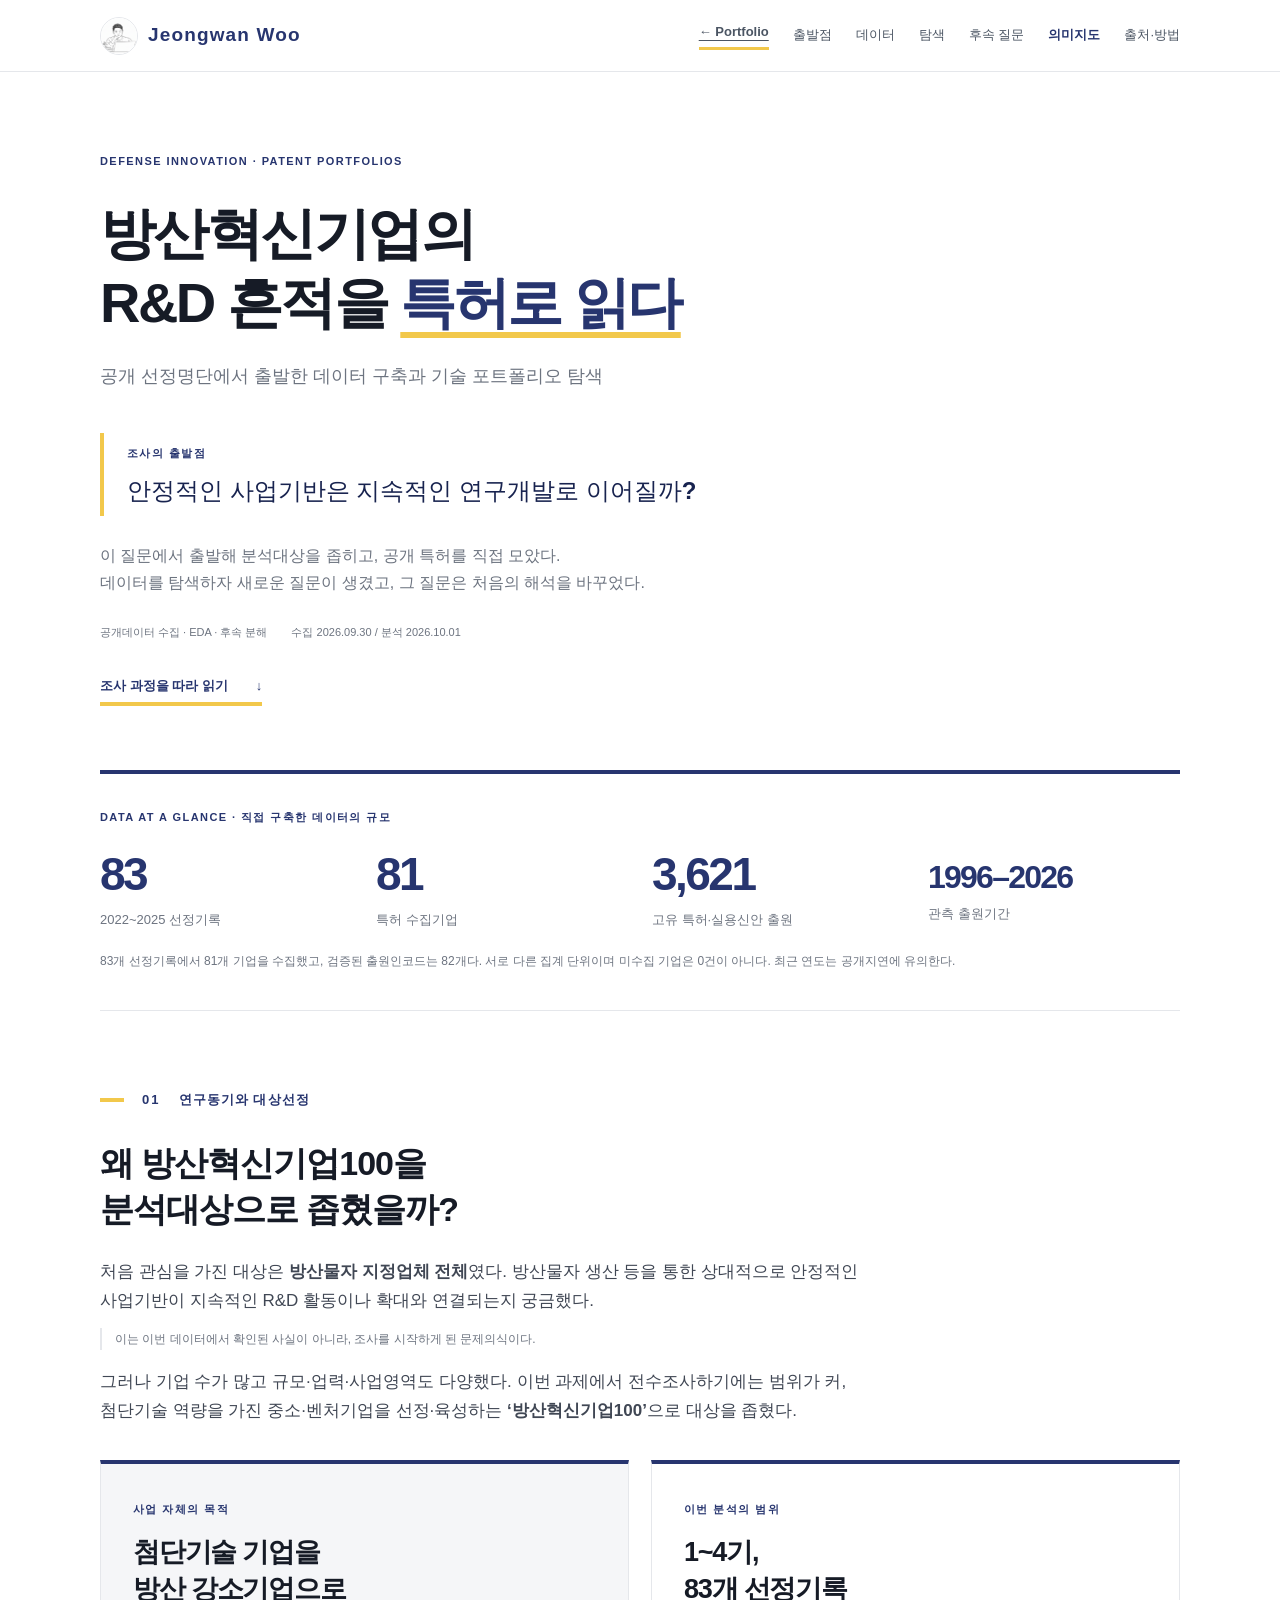
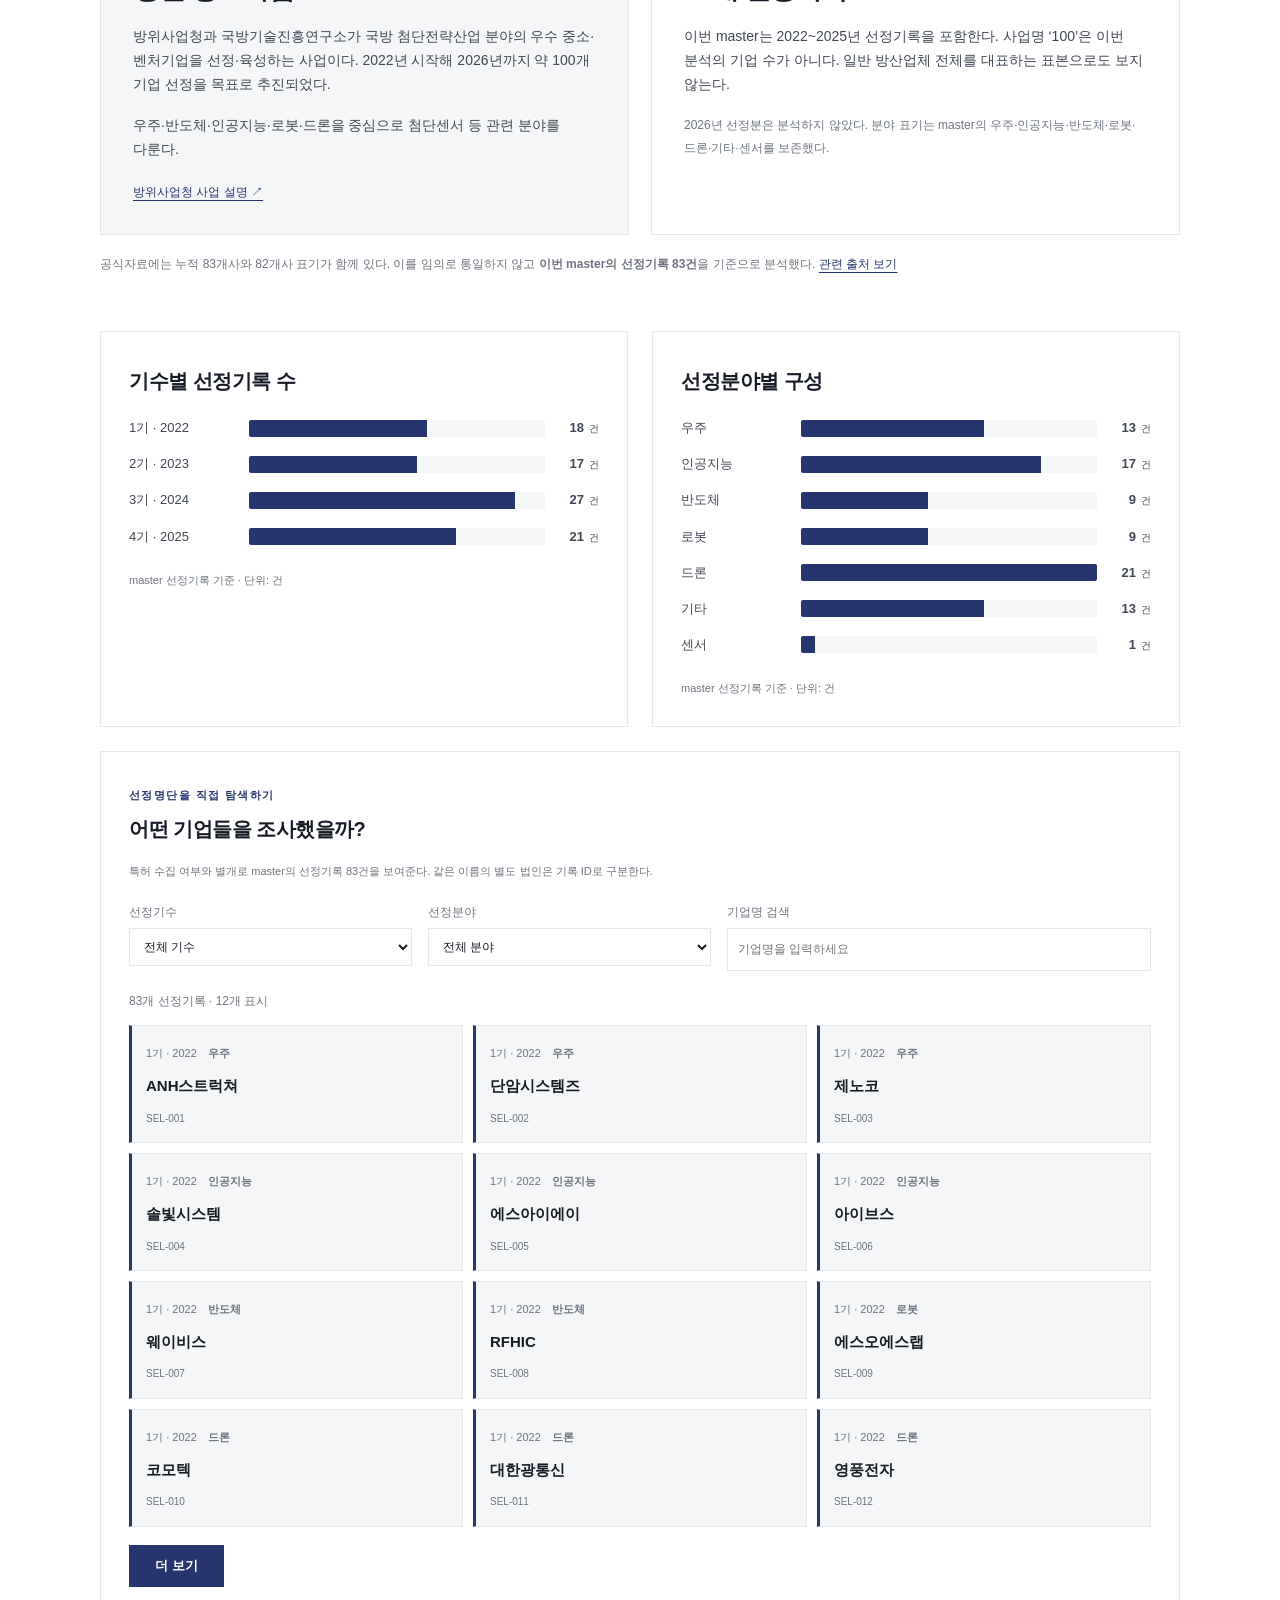
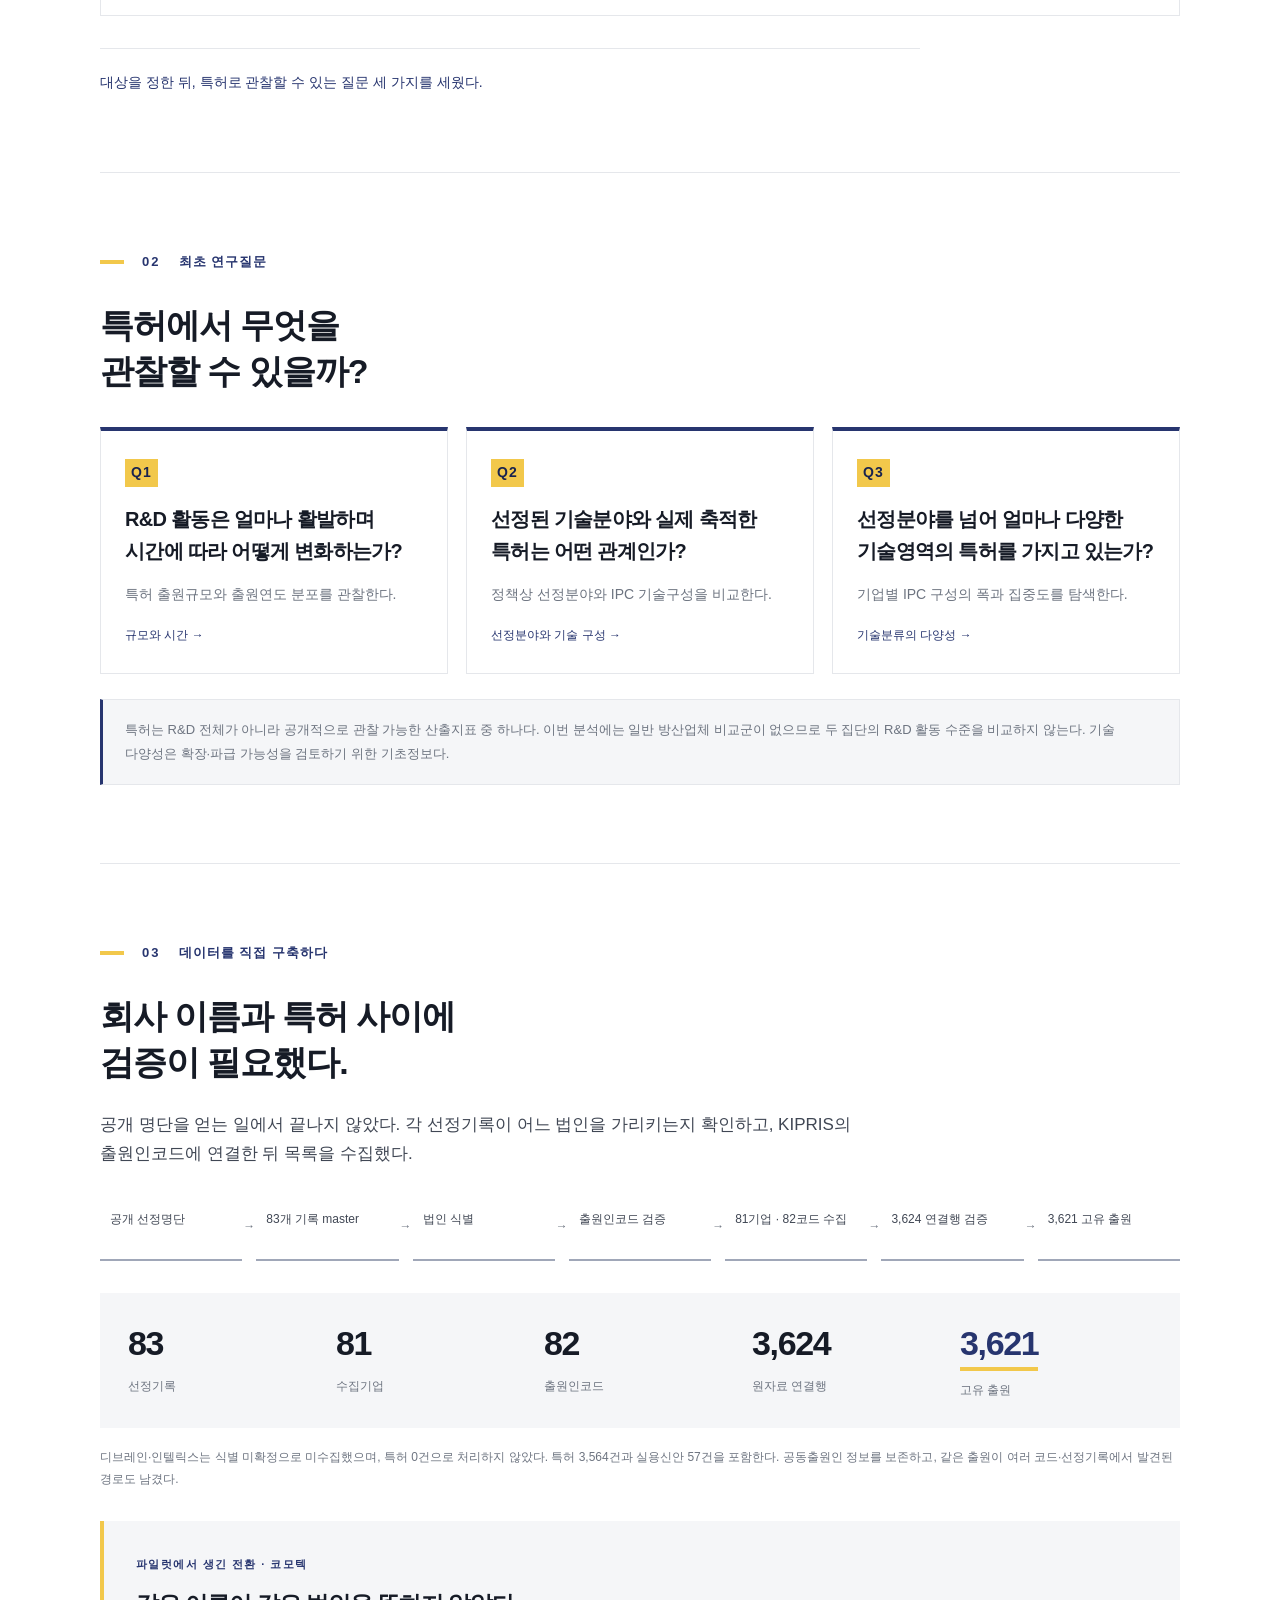
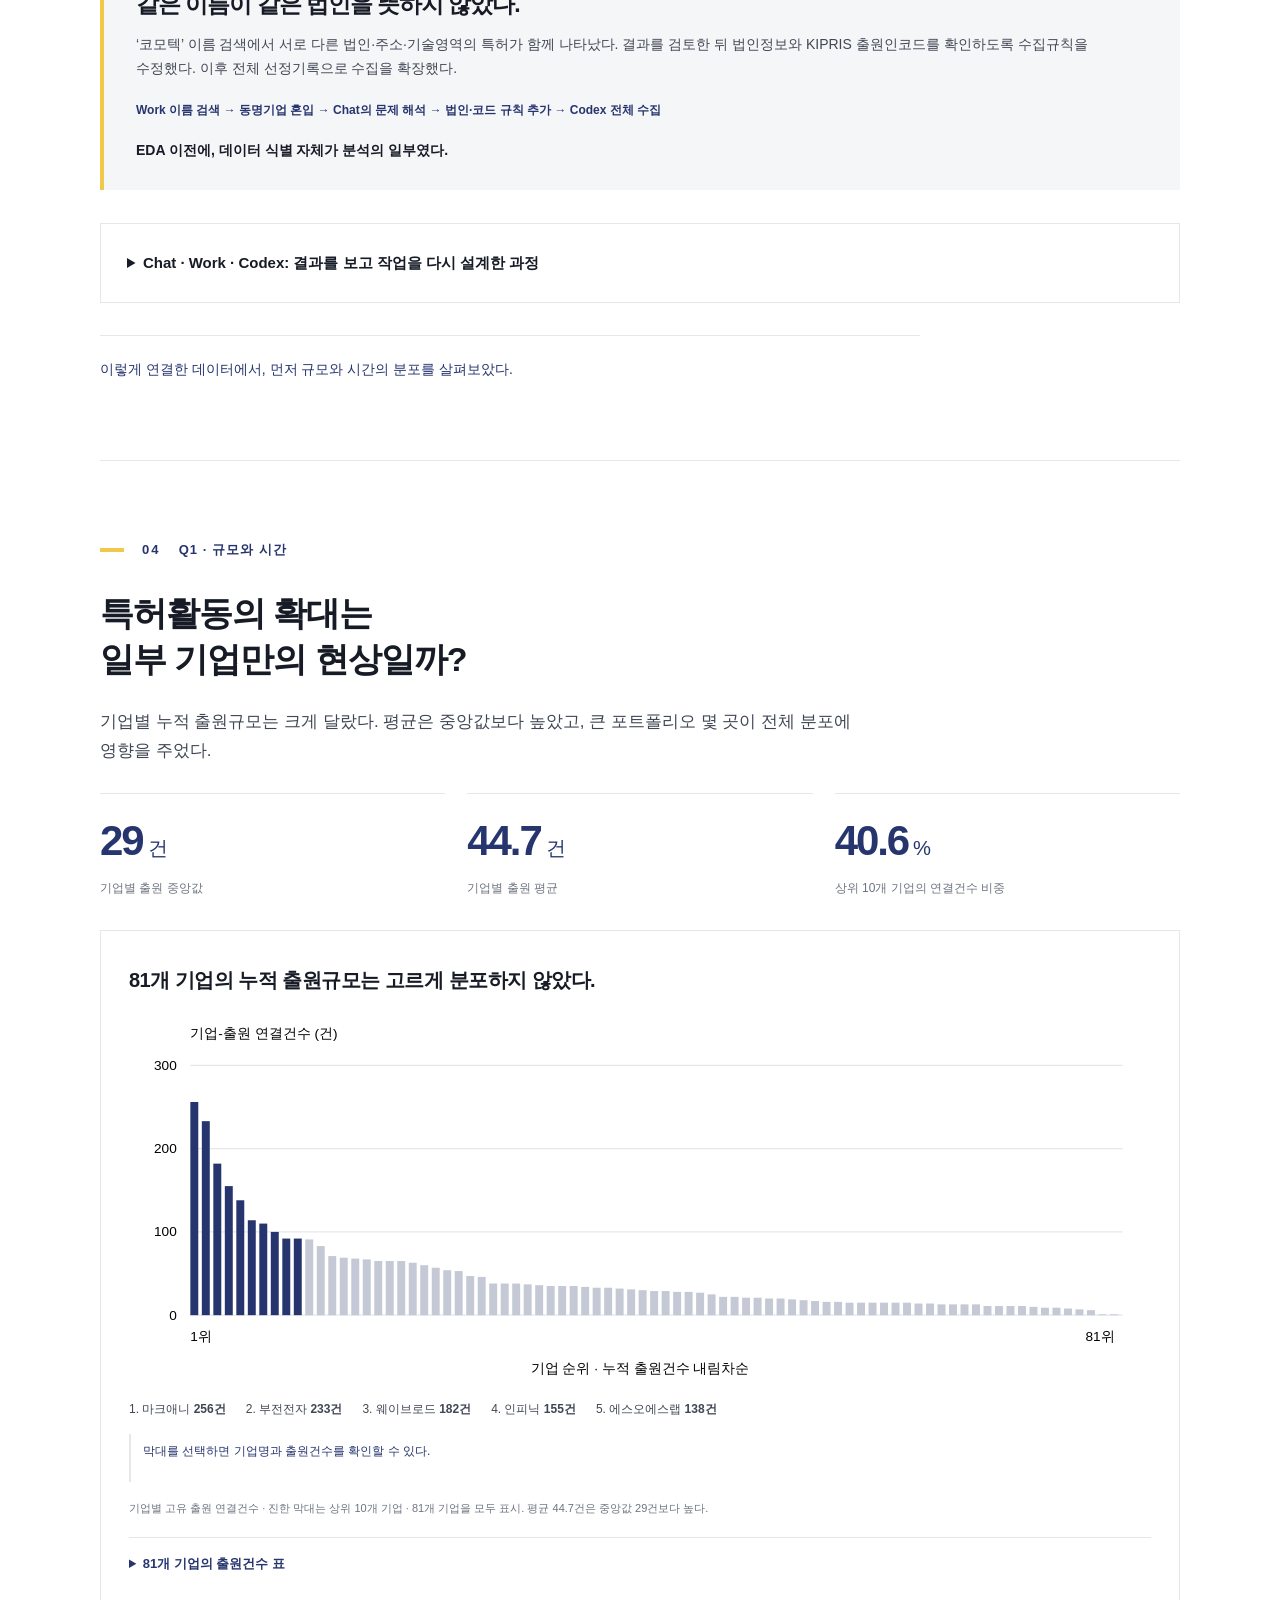
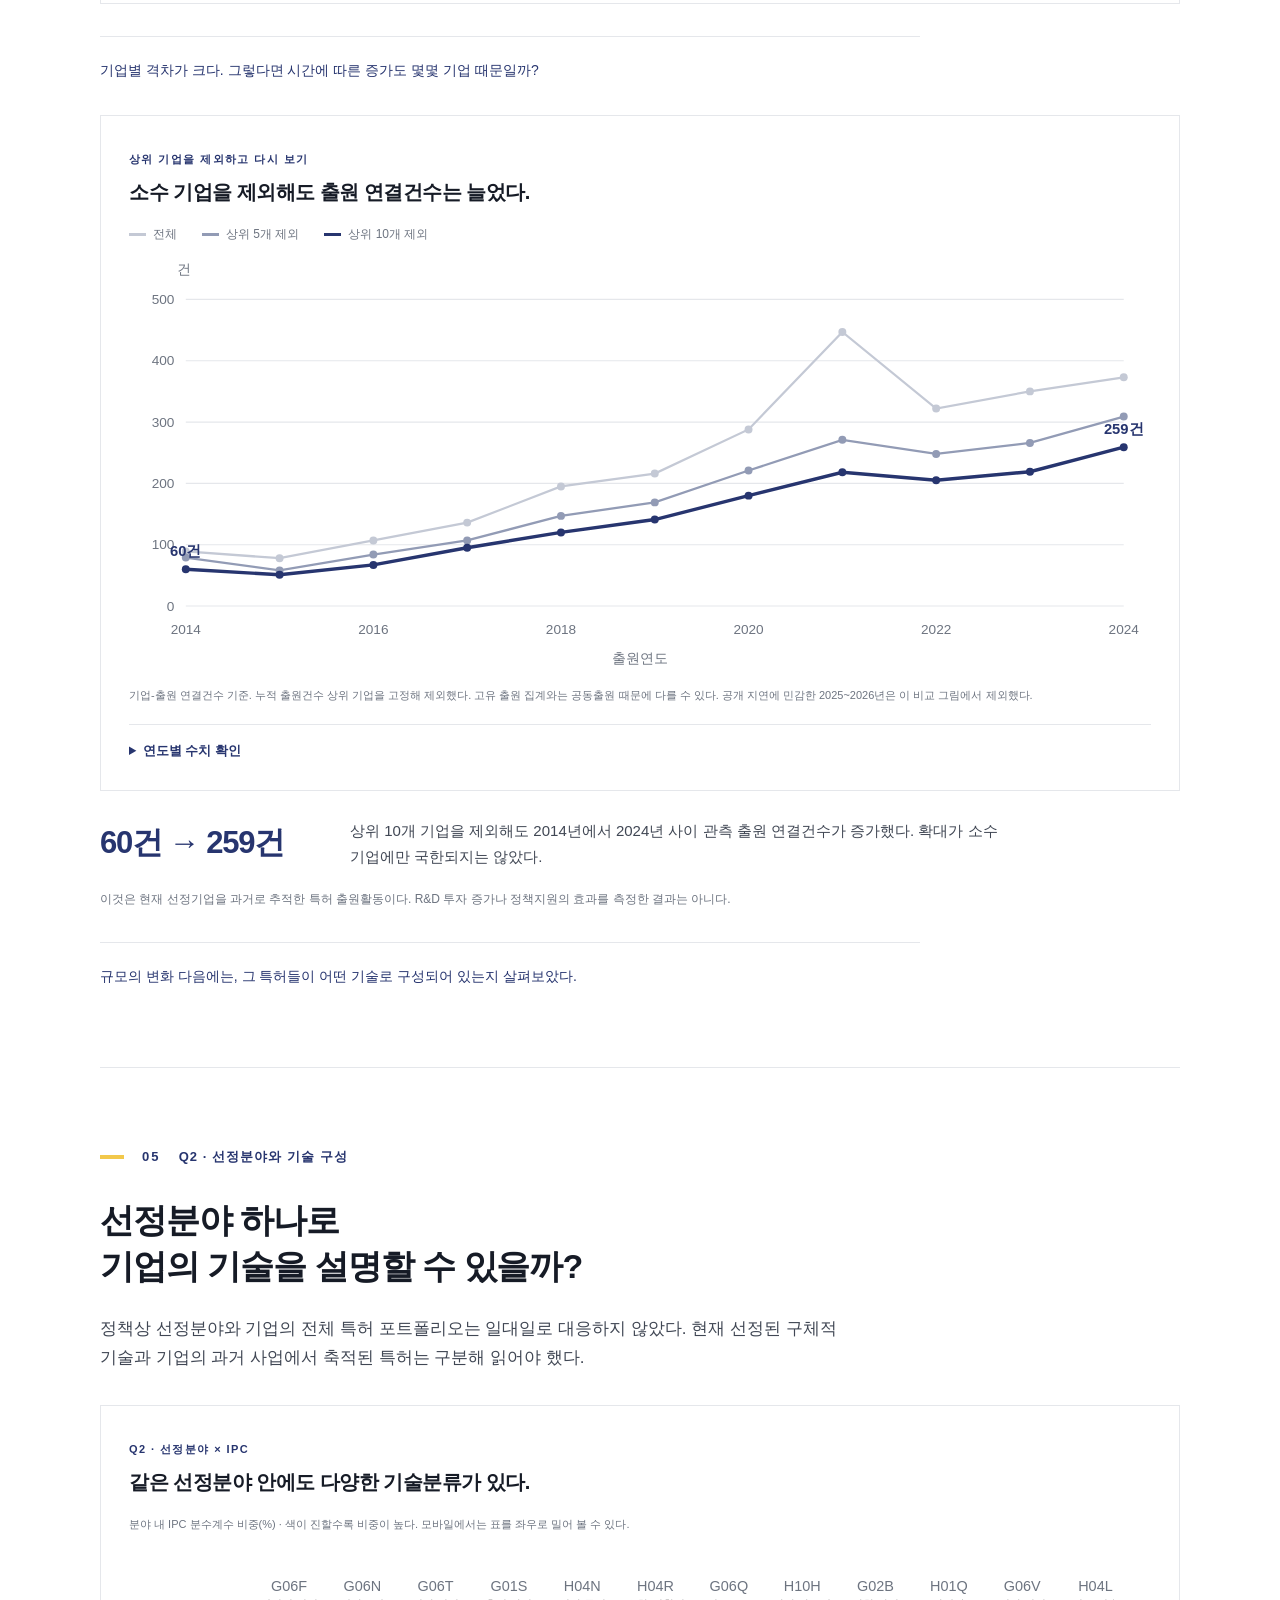
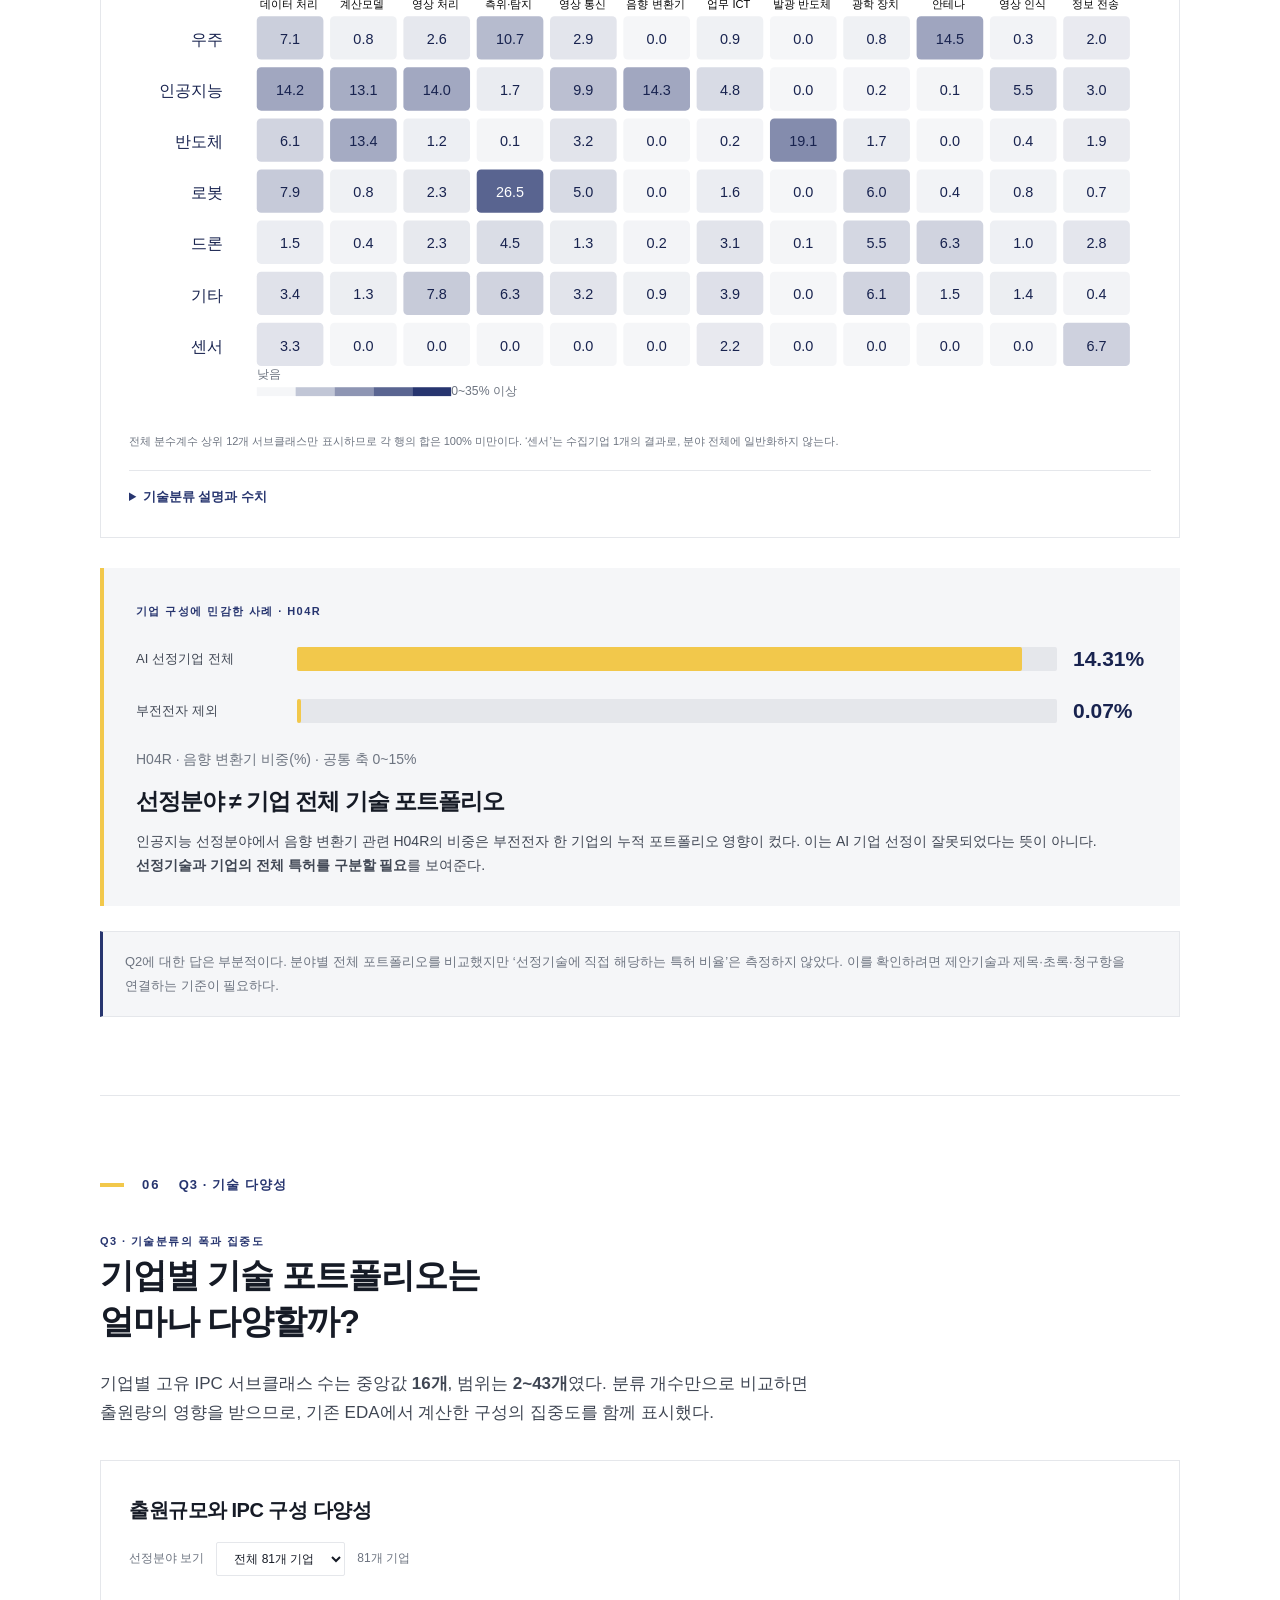
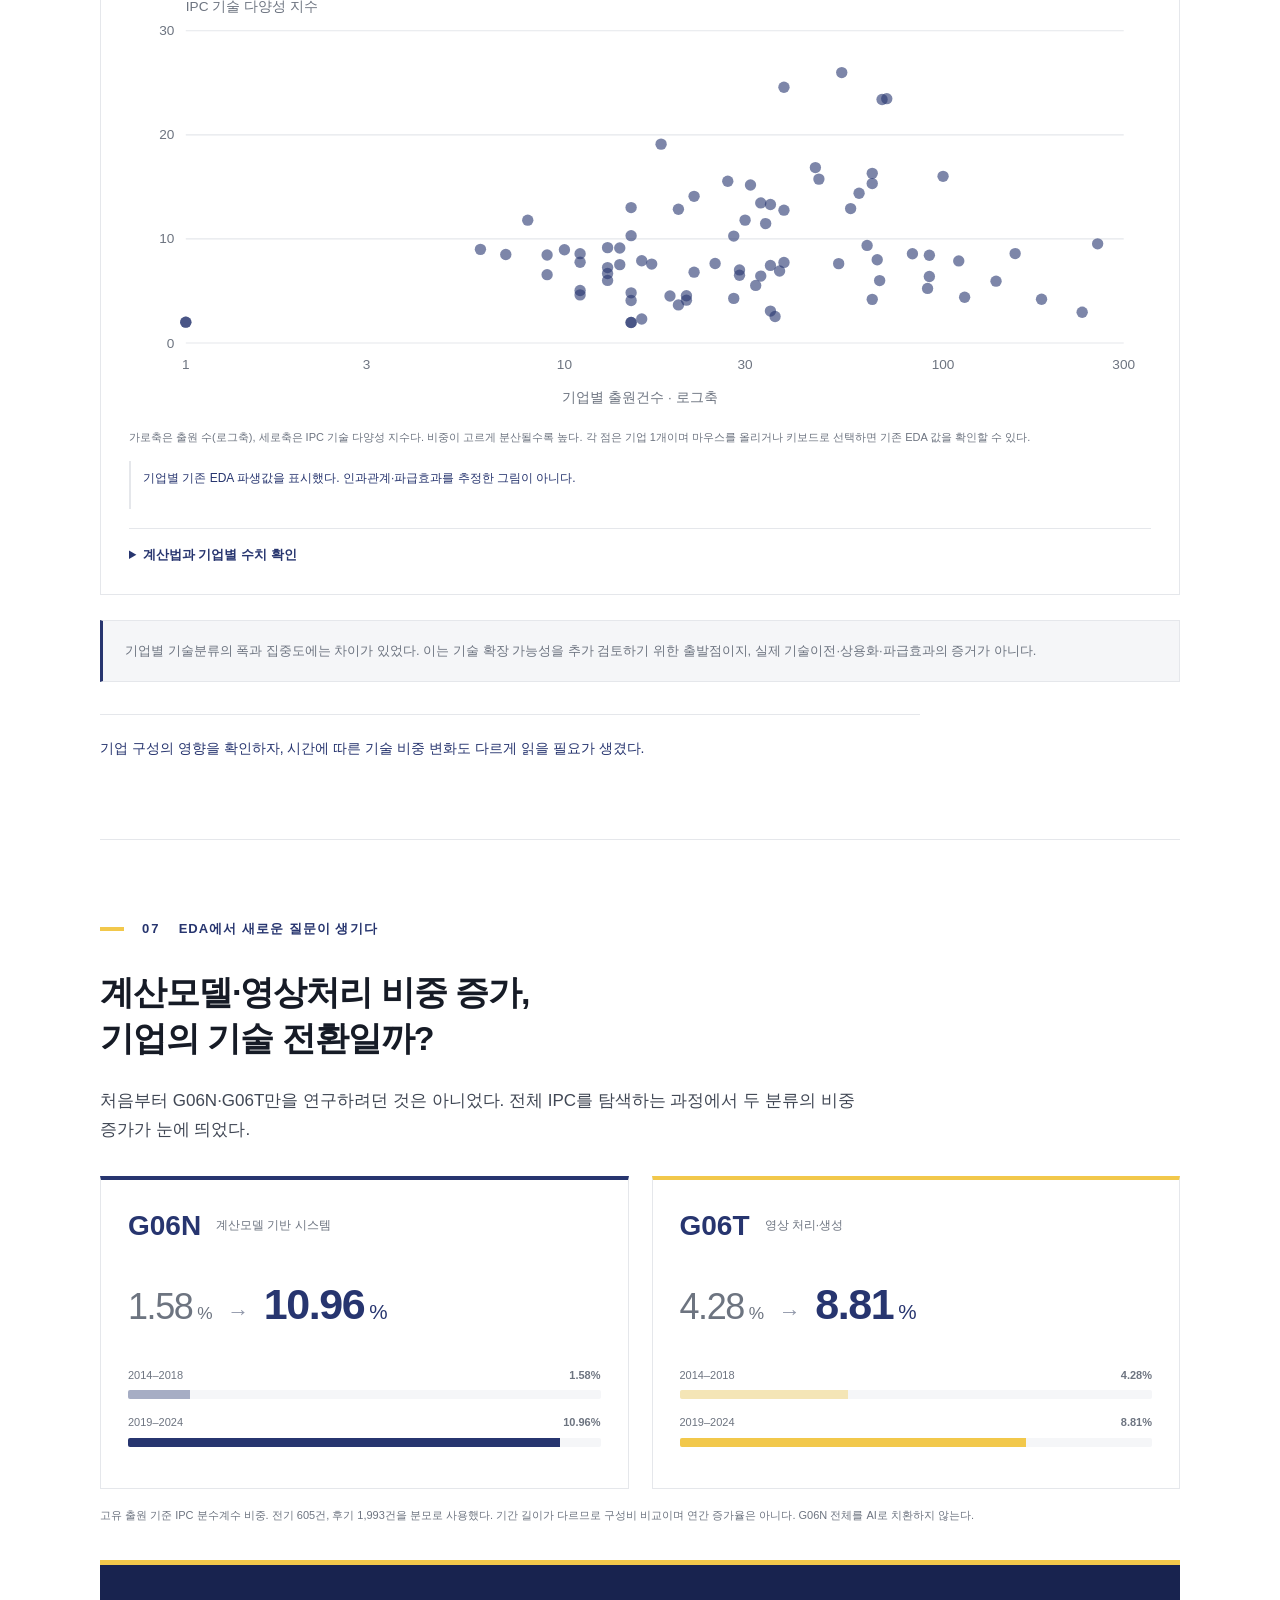
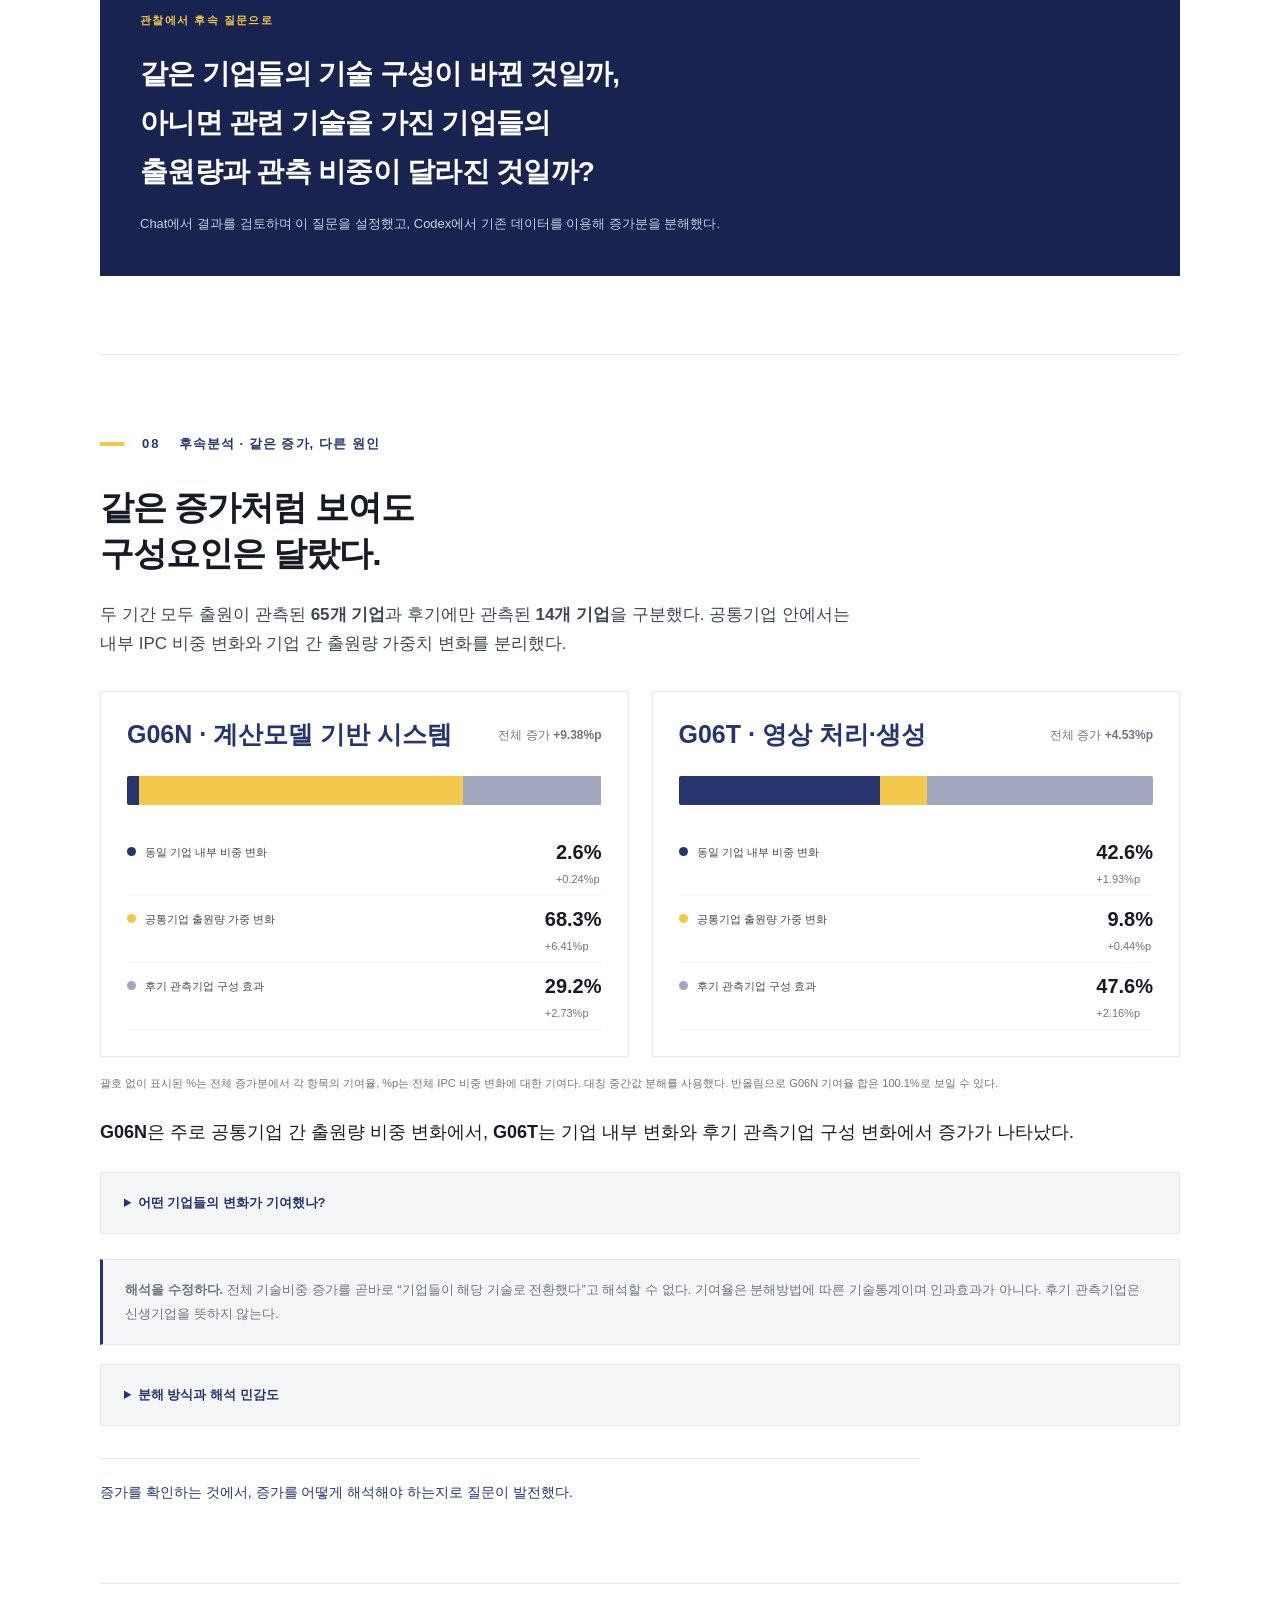
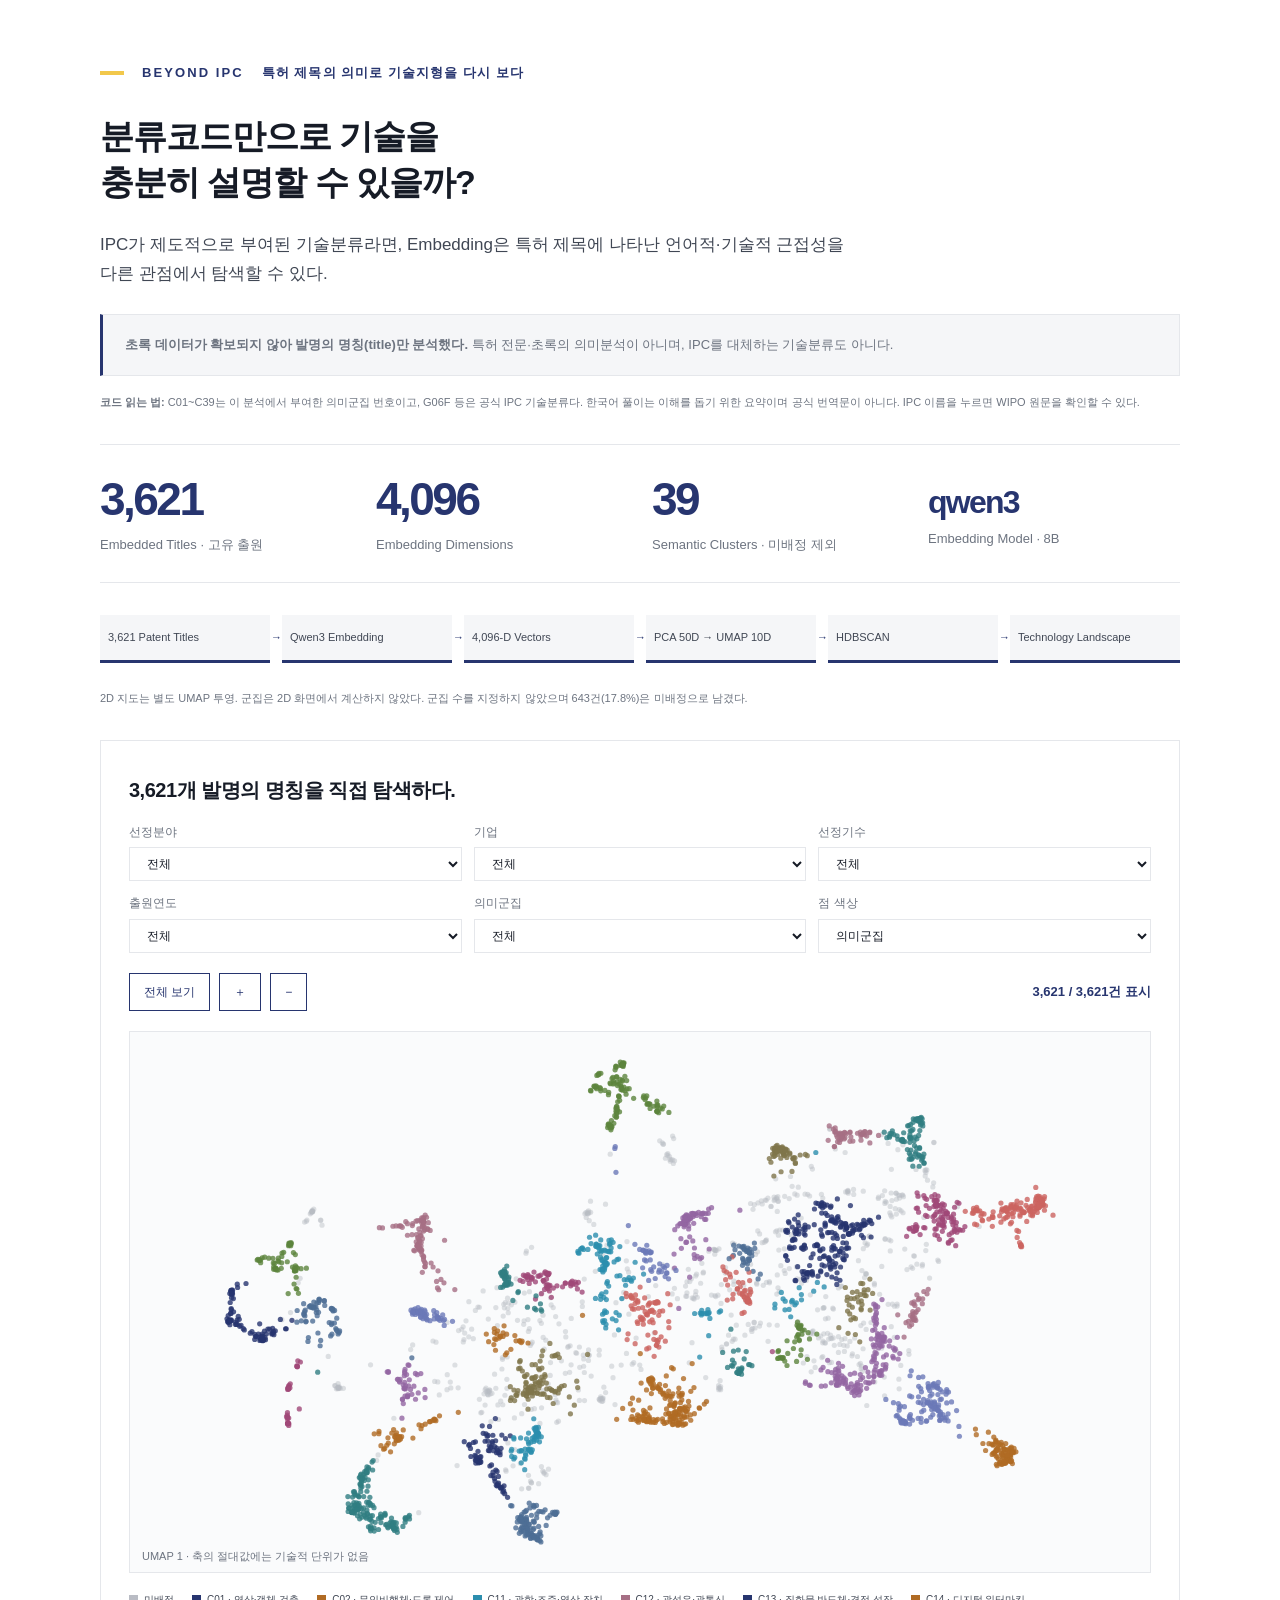
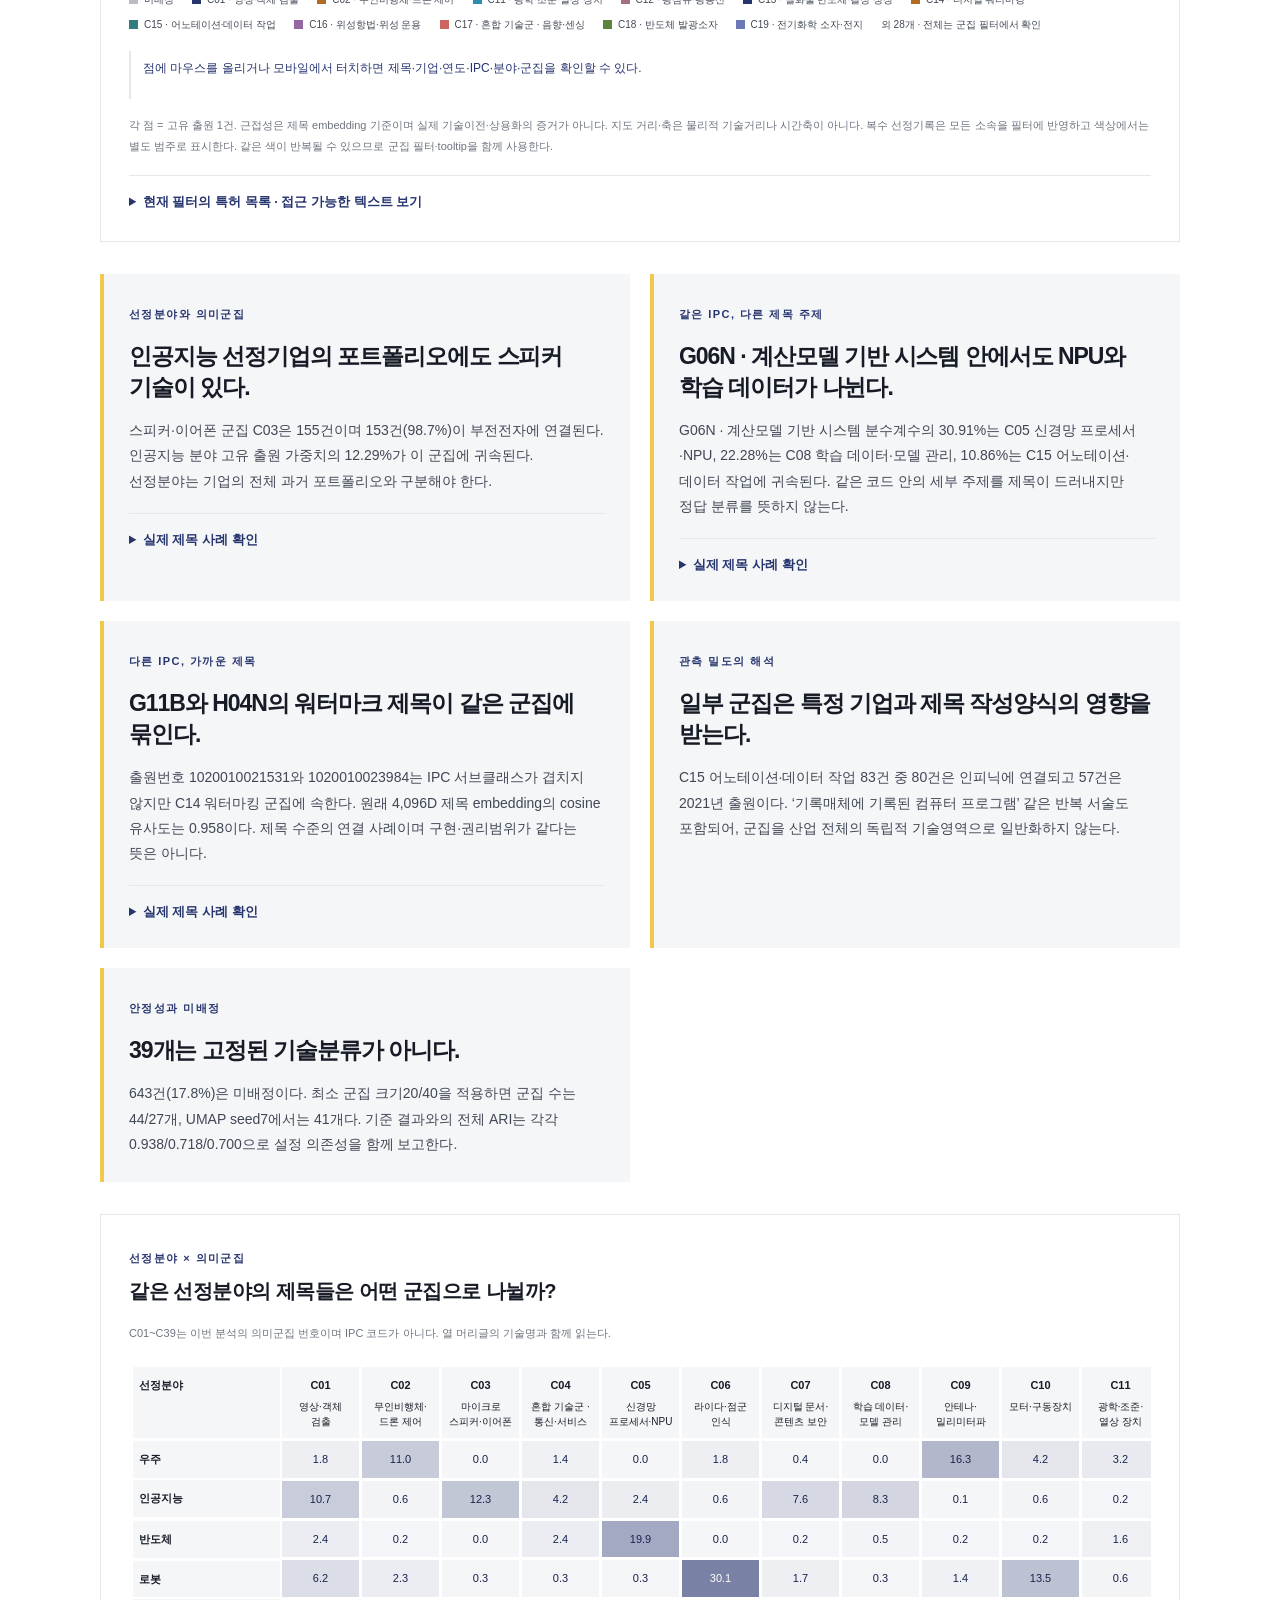
==== assignment2/index.html @ 0c270790 "Add files via upload" ====
<!doctype html>
<html lang="ko">
<head><meta charset="utf-8"><meta name="viewport" content="width=device-width, initial-scale=1"><meta name="description" content="방산혁신기업100 선정기업의 공개 특허데이터를 직접 구축하고 EDA와 기술 구성 변화 분해로 질문을 발전시킨 데이터 스토리."><title>방산혁신기업의 R&amp;D 흔적을 특허로 읽다</title><link rel="stylesheet" href="assets/styles.css"><script src="assets/app.js" defer></script><script src="assets/semantic-data.js" defer></script><script src="assets/semantic-map.js" defer></script></head>
<body><a class="skip" href="#main">본문으로 건너뛰기</a>
<header class="site-head"><div class="nav-wrap"><a class="brand brand-profile" href="../index.html#about"><img src="assets/jeongwan-profile.png" alt="우정완 프로필 일러스트"><b>Jeongwan Woo</b></a><div class="menu"><a class="portfolio-link" href="../index.html">← Portfolio</a><nav class="sectionnav" aria-label="주요 구간"><a href="#origin">출발점</a><a href="#data">데이터</a><a href="#q1">탐색</a><a href="#followup">후속 질문</a><a href="#semantic">의미지도</a><a href="#methods">출처·방법</a></nav></div></div></header>
<main id="main">
<div class="hero wrap" id="top"><p class="eyebrow">DEFENSE INNOVATION · PATENT PORTFOLIOS</p><h1>방산혁신기업의<br>R&amp;D 흔적을 <span>특허로 읽다</span></h1><p class="subtitle">공개 선정명단에서 출발한 데이터 구축과 기술 포트폴리오 탐색</p><div class="hero-question"><span class="small-label">조사의 출발점</span><p>안정적인 사업기반은<br class="mobile-only"> 지속적인 연구개발로 이어질까?</p></div><p class="hero-intro">이 질문에서 출발해 분석대상을 좁히고, 공개 특허를 직접 모았다.<br class="desktop-only"> 데이터를 탐색하자 새로운 질문이 생겼고, 그 질문은 처음의 해석을 바꾸었다.</p><div class="meta"><span>공개데이터 수집 · EDA · 후속 분해</span><span>수집 2026.09.30 / 분석 2026.10.01</span></div><a class="reading-link" href="#origin">조사 과정을 따라 읽기 <span aria-hidden="true">↓</span></a></div>

<section class="wrap glance" aria-label="Data at a glance"><span class="small-label">DATA AT A GLANCE · 직접 구축한 데이터의 규모</span><div class="glance-grid"><div><strong>83</strong><span>2022~2025 선정기록</span></div><div><strong>81</strong><span>특허 수집기업</span></div><div><strong>3,621</strong><span>고유 특허·실용신안 출원</span></div><div><strong>1996–2026</strong><span>관측 출원기간</span></div></div><p class="note">83개 선정기록에서 81개 기업을 수집했고, 검증된 출원인코드는 82개다. 서로 다른 집계 단위이며 미수집 기업은 0건이 아니다. 최근 연도는 공개지연에 유의한다.</p></section><section class="chapter wrap" id="origin"><div class="chapter-index">01 <span>연구동기와 대상선정</span></div><h2>왜 방산혁신기업100을<br>분석대상으로 좁혔을까?</h2><div class="prose"><p>처음 관심을 가진 대상은 <strong>방산물자 지정업체 전체</strong>였다. 방산물자 생산 등을 통한 상대적으로 안정적인 사업기반이 지속적인 R&amp;D 활동이나 확대와 연결되는지 궁금했다.</p><p class="note inline">이는 이번 데이터에서 확인된 사실이 아니라, 조사를 시작하게 된 문제의식이다.</p><p>그러나 기업 수가 많고 규모·업력·사업영역도 다양했다. 이번 과제에서 전수조사하기에는 범위가 커, 첨단기술 역량을 가진 중소·벤처기업을 선정·육성하는 <strong>‘방산혁신기업100’</strong>으로 대상을 좁혔다.</p></div>
<div class="scope-grid"><article class="scope-card policy"><span class="small-label">사업 자체의 목적</span><h3>첨단기술 기업을<br>방산 강소기업으로</h3><p>방위사업청과 국방기술진흥연구소가 국방 첨단전략산업 분야의 우수 중소·벤처기업을 선정·육성하는 사업이다. 2022년 시작해 2026년까지 약 100개 기업 선정을 목표로 추진되었다.</p><p>우주·반도체·인공지능·로봇·드론을 중심으로 첨단센서 등 관련 분야를 다룬다.</p><a class="source-ref" href="#source-policy">방위사업청 사업 설명 ↗</a></article><article class="scope-card study"><span class="small-label">이번 분석의 범위</span><h3>1~4기,<br>83개 선정기록</h3><p>이번 master는 2022~2025년 선정기록을 포함한다. 사업명 ‘100’은 이번 분석의 기업 수가 아니다. 일반 방산업체 전체를 대표하는 표본으로도 보지 않는다.</p><p class="note">2026년 선정분은 분석하지 않았다. 분야 표기는 master의 우주·인공지능·반도체·로봇·드론·기타·센서를 보존했다.</p></article></div><p class="note">공식자료에는 누적 83개사와 82개사 표기가 함께 있다. 이를 임의로 통일하지 않고 <strong>이번 master의 선정기록 83건</strong>을 기준으로 분석했다. <a href="#source-counts">관련 출처 보기</a></p><div class="scope-charts"><figure class="figure mini-chart"><figcaption><h3>기수별 선정기록 수</h3></figcaption><div class="horizontal-bars"><div class="hbar-row"><span>1기 · 2022</span><div class="hbar-track"><i style="width:60.0000%"></i></div><b>18<small>건</small></b></div><div class="hbar-row"><span>2기 · 2023</span><div class="hbar-track"><i style="width:56.6667%"></i></div><b>17<small>건</small></b></div><div class="hbar-row"><span>3기 · 2024</span><div class="hbar-track"><i style="width:90.0000%"></i></div><b>27<small>건</small></b></div><div class="hbar-row"><span>4기 · 2025</span><div class="hbar-track"><i style="width:70.0000%"></i></div><b>21<small>건</small></b></div></div><p class="chart-note">master 선정기록 기준 · 단위: 건</p></figure><figure class="figure mini-chart"><figcaption><h3>선정분야별 구성</h3></figcaption><div class="horizontal-bars"><div class="hbar-row"><span>우주</span><div class="hbar-track"><i style="width:61.9048%"></i></div><b>13<small>건</small></b></div><div class="hbar-row"><span>인공지능</span><div class="hbar-track"><i style="width:80.9524%"></i></div><b>17<small>건</small></b></div><div class="hbar-row"><span>반도체</span><div class="hbar-track"><i style="width:42.8571%"></i></div><b>9<small>건</small></b></div><div class="hbar-row"><span>로봇</span><div class="hbar-track"><i style="width:42.8571%"></i></div><b>9<small>건</small></b></div><div class="hbar-row"><span>드론</span><div class="hbar-track"><i style="width:100.0000%"></i></div><b>21<small>건</small></b></div><div class="hbar-row"><span>기타</span><div class="hbar-track"><i style="width:61.9048%"></i></div><b>13<small>건</small></b></div><div class="hbar-row"><span>센서</span><div class="hbar-track"><i style="width:4.7619%"></i></div><b>1<small>건</small></b></div></div><p class="chart-note">master 선정기록 기준 · 단위: 건</p></figure></div><div class="figure explorer" id="company-explorer"><span class="small-label">선정명단을 직접 탐색하기</span><h3>어떤 기업들을 조사했을까?</h3><p class="chart-note">특허 수집 여부와 별개로 master의 선정기록 83건을 보여준다. 같은 이름의 별도 법인은 기록 ID로 구분한다.</p><div class="explorer-controls"><label>선정기수<select id="cohort-select" aria-label="선정기수"><option value="all">전체 기수</option><option value="1">1기</option><option value="2">2기</option><option value="3">3기</option><option value="4">4기</option></select></label><label>선정분야<select id="explorer-field" aria-label="선정분야"><option value="all">전체 분야</option><option value="우주">우주</option><option value="인공지능">인공지능</option><option value="반도체">반도체</option><option value="로봇">로봇</option><option value="드론">드론</option><option value="기타">기타</option><option value="센서">센서</option></select></label><label>기업명 검색<input id="company-search" aria-label="기업명 검색" type="search" placeholder="기업명을 입력하세요"></label></div><p id="explorer-status" aria-live="polite">83개 선정기록 · 처음 12개 표시</p><div class="explorer-grid"><article class="explorer-card" data-cohort="1" data-field="우주" data-name="ANH스트럭쳐"><span>1기 · 2022 <b>우주</b></span><h4>ANH스트럭쳐</h4><small>SEL-001</small></article><article class="explorer-card" data-cohort="1" data-field="우주" data-name="단암시스템즈"><span>1기 · 2022 <b>우주</b></span><h4>단암시스템즈</h4><small>SEL-002</small></article><article class="explorer-card" data-cohort="1" data-field="우주" data-name="제노코"><span>1기 · 2022 <b>우주</b></span><h4>제노코</h4><small>SEL-003</small></article><article class="explorer-card" data-cohort="1" data-field="인공지능" data-name="솔빛시스템"><span>1기 · 2022 <b>인공지능</b></span><h4>솔빛시스템</h4><small>SEL-004</small></article><article class="explorer-card" data-cohort="1" data-field="인공지능" data-name="에스아이에이"><span>1기 · 2022 <b>인공지능</b></span><h4>에스아이에이</h4><small>SEL-005</small></article><article class="explorer-card" data-cohort="1" data-field="인공지능" data-name="아이브스"><span>1기 · 2022 <b>인공지능</b></span><h4>아이브스</h4><small>SEL-006</small></article><article class="explorer-card" data-cohort="1" data-field="반도체" data-name="웨이비스"><span>1기 · 2022 <b>반도체</b></span><h4>웨이비스</h4><small>SEL-007</small></article><article class="explorer-card" data-cohort="1" data-field="반도체" data-name="RFHIC"><span>1기 · 2022 <b>반도체</b></span><h4>RFHIC</h4><small>SEL-008</small></article><article class="explorer-card" data-cohort="1" data-field="로봇" data-name="에스오에스랩"><span>1기 · 2022 <b>로봇</b></span><h4>에스오에스랩</h4><small>SEL-009</small></article><article class="explorer-card" data-cohort="1" data-field="드론" data-name="코모텍"><span>1기 · 2022 <b>드론</b></span><h4>코모텍</h4><small>SEL-010</small></article><article class="explorer-card" data-cohort="1" data-field="드론" data-name="대한광통신"><span>1기 · 2022 <b>드론</b></span><h4>대한광통신</h4><small>SEL-011</small></article><article class="explorer-card" data-cohort="1" data-field="드론" data-name="영풍전자"><span>1기 · 2022 <b>드론</b></span><h4>영풍전자</h4><small>SEL-012</small></article><article class="explorer-card" data-cohort="1" data-field="드론" data-name="빅텍"><span>1기 · 2022 <b>드론</b></span><h4>빅텍</h4><small>SEL-013</small></article><article class="explorer-card" data-cohort="1" data-field="드론" data-name="네스앤텍"><span>1기 · 2022 <b>드론</b></span><h4>네스앤텍</h4><small>SEL-014</small></article><article class="explorer-card" data-cohort="1" data-field="기타" data-name="아이블포토닉스"><span>1기 · 2022 <b>기타</b></span><h4>아이블포토닉스</h4><small>SEL-015</small></article><article class="explorer-card" data-cohort="1" data-field="기타" data-name="스탠다드시험연구소"><span>1기 · 2022 <b>기타</b></span><h4>스탠다드시험연구소</h4><small>SEL-016</small></article><article class="explorer-card" data-cohort="1" data-field="기타" data-name="우리별"><span>1기 · 2022 <b>기타</b></span><h4>우리별</h4><small>SEL-017</small></article><article class="explorer-card" data-cohort="1" data-field="기타" data-name="성신디펜스솔루션"><span>1기 · 2022 <b>기타</b></span><h4>성신디펜스솔루션</h4><small>SEL-018</small></article><article class="explorer-card" data-cohort="2" data-field="우주" data-name="하나에이엠티"><span>2기 · 2023 <b>우주</b></span><h4>하나에이엠티</h4><small>SEL-019</small></article><article class="explorer-card" data-cohort="2" data-field="우주" data-name="루미르"><span>2기 · 2023 <b>우주</b></span><h4>루미르</h4><small>SEL-020</small></article><article class="explorer-card" data-cohort="2" data-field="인공지능" data-name="코난테크놀로지"><span>2기 · 2023 <b>인공지능</b></span><h4>코난테크놀로지</h4><small>SEL-021</small></article><article class="explorer-card" data-cohort="2" data-field="인공지능" data-name="다비오"><span>2기 · 2023 <b>인공지능</b></span><h4>다비오</h4><small>SEL-022</small></article><article class="explorer-card" data-cohort="2" data-field="인공지능" data-name="인피닉"><span>2기 · 2023 <b>인공지능</b></span><h4>인피닉</h4><small>SEL-023</small></article><article class="explorer-card" data-cohort="2" data-field="반도체" data-name="웨이브피아"><span>2기 · 2023 <b>반도체</b></span><h4>웨이브피아</h4><small>SEL-024</small></article><article class="explorer-card" data-cohort="2" data-field="반도체" data-name="쿠오핀"><span>2기 · 2023 <b>반도체</b></span><h4>쿠오핀</h4><small>SEL-025</small></article><article class="explorer-card" data-cohort="2" data-field="로봇" data-name="마이크로인피니티"><span>2기 · 2023 <b>로봇</b></span><h4>마이크로인피니티</h4><small>SEL-026</small></article><article class="explorer-card" data-cohort="2" data-field="로봇" data-name="컨트로맥스"><span>2기 · 2023 <b>로봇</b></span><h4>컨트로맥스</h4><small>SEL-027</small></article><article class="explorer-card" data-cohort="2" data-field="로봇" data-name="링크플로우"><span>2기 · 2023 <b>로봇</b></span><h4>링크플로우</h4><small>SEL-028</small></article><article class="explorer-card" data-cohort="2" data-field="드론" data-name="두타기술"><span>2기 · 2023 <b>드론</b></span><h4>두타기술</h4><small>SEL-029</small></article><article class="explorer-card" data-cohort="2" data-field="드론" data-name="니어스랩"><span>2기 · 2023 <b>드론</b></span><h4>니어스랩</h4><small>SEL-030</small></article><article class="explorer-card" data-cohort="2" data-field="드론" data-name="파블로항공"><span>2기 · 2023 <b>드론</b></span><h4>파블로항공</h4><small>SEL-031</small></article><article class="explorer-card" data-cohort="2" data-field="드론" data-name="센서피아"><span>2기 · 2023 <b>드론</b></span><h4>센서피아</h4><small>SEL-032</small></article><article class="explorer-card" data-cohort="2" data-field="드론" data-name="디브레인"><span>2기 · 2023 <b>드론</b></span><h4>디브레인</h4><small>SEL-033 · 식별 미확정·미수집</small></article><article class="explorer-card" data-cohort="2" data-field="기타" data-name="아이디케이"><span>2기 · 2023 <b>기타</b></span><h4>아이디케이</h4><small>SEL-034</small></article><article class="explorer-card" data-cohort="2" data-field="기타" data-name="심네트"><span>2기 · 2023 <b>기타</b></span><h4>심네트</h4><small>SEL-035</small></article><article class="explorer-card" data-cohort="3" data-field="우주" data-name="솔탑"><span>3기 · 2024 <b>우주</b></span><h4>솔탑</h4><small>SEL-036</small></article><article class="explorer-card" data-cohort="3" data-field="우주" data-name="두시텍"><span>3기 · 2024 <b>우주</b></span><h4>두시텍</h4><small>SEL-037</small></article><article class="explorer-card" data-cohort="3" data-field="우주" data-name="아이스펙"><span>3기 · 2024 <b>우주</b></span><h4>아이스펙</h4><small>SEL-038</small></article><article class="explorer-card" data-cohort="3" data-field="우주" data-name="코모텍"><span>3기 · 2024 <b>우주</b></span><h4>코모텍</h4><small>SEL-039</small></article><article class="explorer-card" data-cohort="3" data-field="인공지능" data-name="펀진"><span>3기 · 2024 <b>인공지능</b></span><h4>펀진</h4><small>SEL-040</small></article><article class="explorer-card" data-cohort="3" data-field="인공지능" data-name="젠젠에이아이"><span>3기 · 2024 <b>인공지능</b></span><h4>젠젠에이아이</h4><small>SEL-041</small></article><article class="explorer-card" data-cohort="3" data-field="인공지능" data-name="모라이"><span>3기 · 2024 <b>인공지능</b></span><h4>모라이</h4><small>SEL-042</small></article><article class="explorer-card" data-cohort="3" data-field="인공지능" data-name="코클"><span>3기 · 2024 <b>인공지능</b></span><h4>코클</h4><small>SEL-043</small></article><article class="explorer-card" data-cohort="3" data-field="인공지능" data-name="마키나락스"><span>3기 · 2024 <b>인공지능</b></span><h4>마키나락스</h4><small>SEL-044</small></article><article class="explorer-card" data-cohort="3" data-field="반도체" data-name="퓨리오사에이아이"><span>3기 · 2024 <b>반도체</b></span><h4>퓨리오사에이아이</h4><small>SEL-045</small></article><article class="explorer-card" data-cohort="3" data-field="반도체" data-name="옵토웰"><span>3기 · 2024 <b>반도체</b></span><h4>옵토웰</h4><small>SEL-046</small></article><article class="explorer-card" data-cohort="3" data-field="반도체" data-name="웨이브로드"><span>3기 · 2024 <b>반도체</b></span><h4>웨이브로드</h4><small>SEL-047</small></article><article class="explorer-card" data-cohort="3" data-field="로봇" data-name="에이유"><span>3기 · 2024 <b>로봇</b></span><h4>에이유</h4><small>SEL-048</small></article><article class="explorer-card" data-cohort="3" data-field="로봇" data-name="포멀웍스"><span>3기 · 2024 <b>로봇</b></span><h4>포멀웍스</h4><small>SEL-049</small></article><article class="explorer-card" data-cohort="3" data-field="드론" data-name="유비파이"><span>3기 · 2024 <b>드론</b></span><h4>유비파이</h4><small>SEL-050</small></article><article class="explorer-card" data-cohort="3" data-field="드론" data-name="소나테크"><span>3기 · 2024 <b>드론</b></span><h4>소나테크</h4><small>SEL-051</small></article><article class="explorer-card" data-cohort="3" data-field="드론" data-name="유뱃"><span>3기 · 2024 <b>드론</b></span><h4>유뱃</h4><small>SEL-052</small></article><article class="explorer-card" data-cohort="3" data-field="드론" data-name="아이티사이언스"><span>3기 · 2024 <b>드론</b></span><h4>아이티사이언스</h4><small>SEL-053</small></article><article class="explorer-card" data-cohort="3" data-field="드론" data-name="패리티"><span>3기 · 2024 <b>드론</b></span><h4>패리티</h4><small>SEL-054</small></article><article class="explorer-card" data-cohort="3" data-field="드론" data-name="위플로"><span>3기 · 2024 <b>드론</b></span><h4>위플로</h4><small>SEL-055</small></article><article class="explorer-card" data-cohort="3" data-field="기타" data-name="삼정오토메이션"><span>3기 · 2024 <b>기타</b></span><h4>삼정오토메이션</h4><small>SEL-056</small></article><article class="explorer-card" data-cohort="3" data-field="기타" data-name="인텔릭스"><span>3기 · 2024 <b>기타</b></span><h4>인텔릭스</h4><small>SEL-057 · 식별 미확정·미수집</small></article><article class="explorer-card" data-cohort="3" data-field="기타" data-name="덕산넵코어스"><span>3기 · 2024 <b>기타</b></span><h4>덕산넵코어스</h4><small>SEL-058</small></article><article class="explorer-card" data-cohort="3" data-field="기타" data-name="버넥트"><span>3기 · 2024 <b>기타</b></span><h4>버넥트</h4><small>SEL-059</small></article><article class="explorer-card" data-cohort="3" data-field="기타" data-name="이오시스템"><span>3기 · 2024 <b>기타</b></span><h4>이오시스템</h4><small>SEL-060</small></article><article class="explorer-card" data-cohort="3" data-field="기타" data-name="휴라"><span>3기 · 2024 <b>기타</b></span><h4>휴라</h4><small>SEL-061</small></article><article class="explorer-card" data-cohort="3" data-field="기타" data-name="삼영기계"><span>3기 · 2024 <b>기타</b></span><h4>삼영기계</h4><small>SEL-062</small></article><article class="explorer-card" data-cohort="4" data-field="우주" data-name="스텝랩"><span>4기 · 2025 <b>우주</b></span><h4>스텝랩</h4><small>SEL-063</small></article><article class="explorer-card" data-cohort="4" data-field="우주" data-name="극동통신"><span>4기 · 2025 <b>우주</b></span><h4>극동통신</h4><small>SEL-064</small></article><article class="explorer-card" data-cohort="4" data-field="우주" data-name="나라스페이스 테크놀로지"><span>4기 · 2025 <b>우주</b></span><h4>나라스페이스 테크놀로지</h4><small>SEL-065</small></article><article class="explorer-card" data-cohort="4" data-field="우주" data-name="스페이스맵"><span>4기 · 2025 <b>우주</b></span><h4>스페이스맵</h4><small>SEL-066</small></article><article class="explorer-card" data-cohort="4" data-field="인공지능" data-name="텔레픽스"><span>4기 · 2025 <b>인공지능</b></span><h4>텔레픽스</h4><small>SEL-067</small></article><article class="explorer-card" data-cohort="4" data-field="인공지능" data-name="인텔리빅스"><span>4기 · 2025 <b>인공지능</b></span><h4>인텔리빅스</h4><small>SEL-068</small></article><article class="explorer-card" data-cohort="4" data-field="인공지능" data-name="데이터메이커"><span>4기 · 2025 <b>인공지능</b></span><h4>데이터메이커</h4><small>SEL-069</small></article><article class="explorer-card" data-cohort="4" data-field="인공지능" data-name="부전전자"><span>4기 · 2025 <b>인공지능</b></span><h4>부전전자</h4><small>SEL-070</small></article><article class="explorer-card" data-cohort="4" data-field="인공지능" data-name="마크애니"><span>4기 · 2025 <b>인공지능</b></span><h4>마크애니</h4><small>SEL-071</small></article><article class="explorer-card" data-cohort="4" data-field="인공지능" data-name="써로마인드"><span>4기 · 2025 <b>인공지능</b></span><h4>써로마인드</h4><small>SEL-072</small></article><article class="explorer-card" data-cohort="4" data-field="반도체" data-name="아이쓰리시스템"><span>4기 · 2025 <b>반도체</b></span><h4>아이쓰리시스템</h4><small>SEL-073</small></article><article class="explorer-card" data-cohort="4" data-field="반도체" data-name="딥엑스"><span>4기 · 2025 <b>반도체</b></span><h4>딥엑스</h4><small>SEL-074</small></article><article class="explorer-card" data-cohort="4" data-field="로봇" data-name="라이온로보틱스"><span>4기 · 2025 <b>로봇</b></span><h4>라이온로보틱스</h4><small>SEL-075</small></article><article class="explorer-card" data-cohort="4" data-field="로봇" data-name="삼현"><span>4기 · 2025 <b>로봇</b></span><h4>삼현</h4><small>SEL-076</small></article><article class="explorer-card" data-cohort="4" data-field="로봇" data-name="케이알엠"><span>4기 · 2025 <b>로봇</b></span><h4>케이알엠</h4><small>SEL-077</small></article><article class="explorer-card" data-cohort="4" data-field="드론" data-name="센서뷰"><span>4기 · 2025 <b>드론</b></span><h4>센서뷰</h4><small>SEL-078</small></article><article class="explorer-card" data-cohort="4" data-field="드론" data-name="유큐브"><span>4기 · 2025 <b>드론</b></span><h4>유큐브</h4><small>SEL-079</small></article><article class="explorer-card" data-cohort="4" data-field="드론" data-name="비이아이랩"><span>4기 · 2025 <b>드론</b></span><h4>비이아이랩</h4><small>SEL-080</small></article><article class="explorer-card" data-cohort="4" data-field="드론" data-name="모아컴코리아"><span>4기 · 2025 <b>드론</b></span><h4>모아컴코리아</h4><small>SEL-081</small></article><article class="explorer-card" data-cohort="4" data-field="드론" data-name="이루온"><span>4기 · 2025 <b>드론</b></span><h4>이루온</h4><small>SEL-082</small></article><article class="explorer-card" data-cohort="4" data-field="센서" data-name="유저스"><span>4기 · 2025 <b>센서</b></span><h4>유저스</h4><small>SEL-083</small></article></div><button id="show-companies" type="button">더 보기</button><noscript><p>스크립트가 비활성화되어 전체 명단을 표시합니다.</p></noscript></div><p class="bridge">대상을 정한 뒤, 특허로 관찰할 수 있는 질문 세 가지를 세웠다.</p></section>

<section class="chapter wrap" id="questions"><div class="chapter-index">02 <span>최초 연구질문</span></div><h2>특허에서 무엇을<br>관찰할 수 있을까?</h2><div class="question-grid"><article><span class="q-num">Q1</span><h3>R&amp;D 활동은 얼마나 활발하며 시간에 따라 어떻게 변화하는가?</h3><p>특허 출원규모와 출원연도 분포를 관찰한다.</p><a href="#q1">규모와 시간 →</a></article><article><span class="q-num">Q2</span><h3>선정된 기술분야와 실제 축적한 특허는 어떤 관계인가?</h3><p>정책상 선정분야와 IPC 기술구성을 비교한다.</p><a href="#q2q3">선정분야와 기술 구성 →</a></article><article><span class="q-num">Q3</span><h3>선정분야를 넘어 얼마나 다양한 기술영역의 특허를 가지고 있는가?</h3><p>기업별 IPC 구성의 폭과 집중도를 탐색한다.</p><a href="#diversity">기술분류의 다양성 →</a></article></div><p class="note important">특허는 R&amp;D 전체가 아니라 공개적으로 관찰 가능한 산출지표 중 하나다. 이번 분석에는 일반 방산업체 비교군이 없으므로 두 집단의 R&amp;D 활동 수준을 비교하지 않는다. 기술 다양성은 확장·파급 가능성을 검토하기 위한 기초정보다.</p></section>

<section class="chapter wrap" id="data"><div class="chapter-index">03 <span>데이터를 직접 구축하다</span></div><h2>회사 이름과 특허 사이에<br>검증이 필요했다.</h2><p class="prose">공개 명단을 얻는 일에서 끝나지 않았다. 각 선정기록이 어느 법인을 가리키는지 확인하고, KIPRIS의 출원인코드에 연결한 뒤 목록을 수집했다.</p><ol class="collection-flow" aria-label="데이터 수집 과정"><li>공개 선정명단</li><li>83개 기록 master</li><li>법인 식별</li><li>출원인코드 검증</li><li>81기업 · 82코드 수집</li><li>3,624 연결행 검증</li><li>3,621 고유 출원</li></ol><div class="data-counts"><div><strong>83</strong><span>선정기록</span></div><div><strong>81</strong><span>수집기업</span></div><div><strong>82</strong><span>출원인코드</span></div><div><strong>3,624</strong><span>원자료 연결행</span></div><div class="last"><strong>3,621</strong><span>고유 출원</span></div></div><p class="note">디브레인·인텔릭스는 식별 미확정으로 미수집했으며, 특허 0건으로 처리하지 않았다. 특허 3,564건과 실용신안 57건을 포함한다. 공동출원인 정보를 보존하고, 같은 출원이 여러 코드·선정기록에서 발견된 경로도 남겼다.</p>
<aside class="case"><span class="small-label">파일럿에서 생긴 전환 · 코모텍</span><h3>같은 이름이 같은 법인을 뜻하지 않았다.</h3><p>‘코모텍’ 이름 검색에서 서로 다른 법인·주소·기술영역의 특허가 함께 나타났다. 결과를 검토한 뒤 법인정보와 KIPRIS 출원인코드를 확인하도록 수집규칙을 수정했다. 이후 전체 선정기록으로 수집을 확장했다.</p><div class="case-chain">Work 이름 검색 → 동명기업 혼입 → Chat의 문제 해석 → 법인·코드 규칙 추가 → Codex 전체 수집</div><p class="case-end">EDA 이전에, 데이터 식별 자체가 분석의 일부였다.</p></aside>
<details class="workflow"><summary>Chat · Work · Codex: 결과를 보고 작업을 다시 설계한 과정</summary><div class="workflow-heading"><h3>질문을 설계하고, 결과를 보고, 다시 정의하다</h3><span class="small-label">Chat · Work · Codex의 반복적 협업</span></div><p>AI 도구는 한 번의 프롬프트로 결과를 만드는 대신, 관찰한 문제와 발견을 다음 작업으로 연결하는 데 활용했다. 아래는 이번 과제에서 실제로 맡긴 역할이다.</p><div class="role-grid"><div><b>Chat</b><span>연구질문·범위·전략 설계<br>중간 해석과 후속 질문<br>과도한 해석·최종 스토리 검토</span></div><div><b>Work</b><span>공개명단·기업정보 조사<br>웹 기반 KIPRIS 파일럿<br>동명기업·식별 문제 발견</span></div><div><b>Codex</b><span>로컬 master·identity 정리<br>전체 코드 식별·수집·검증<br>EDA·분해·재현 코드·HTML QA</span></div></div><div class="loop-diagram" role="img" aria-label="질문과 작업설계, 자료조사와 파일럿, 문제와 결과 관찰, 질문과 전략 수정, 전체 수집과 EDA, 다시 질문 설정으로 반복"><div><b>Chat</b><span>질문·작업 설계</span></div><span class="arrow">→</span><div><b>Work</b><span>조사·파일럿</span></div><span class="arrow">→</span><div><b>관찰</b><span>문제·결과 발견</span></div><span class="arrow">→</span><div><b>Chat</b><span>해석·전략 수정</span></div><span class="arrow">→</span><div><b>Codex</b><span>전체 수집·EDA</span></div><div class="return-arrow">↶ 결과를 다시 읽고 질문으로 돌아가기</div></div><div class="workflow-rounds"><p><b>수집에서의 반복</b><span>Work의 이름 검색 → 코모텍 혼입 발견 → Chat에서 식별 문제 검토 → Codex에서 법인·코드 규칙을 적용해 전체 수집</span></p><p><b>분석에서의 반복</b><span>Codex의 IPC EDA → G06N·G06T 증가 발견 → Chat에서 후속 질문 설정 → Codex의 분해분석 → Chat에서 해석 범위 검토 → Codex의 HTML 구현·QA</span></p></div></details><p class="bridge">이렇게 연결한 데이터에서, 먼저 규모와 시간의 분포를 살펴보았다.</p></section>

<section class="chapter wrap" id="q1"><div class="chapter-index">04 <span>Q1 · 규모와 시간</span></div><h2>특허활동의 확대는<br>일부 기업만의 현상일까?</h2><p class="prose">기업별 누적 출원규모는 크게 달랐다. 평균은 중앙값보다 높았고, 큰 포트폴리오 몇 곳이 전체 분포에 영향을 주었다.</p><div class="stats"><div><strong>29<small>건</small></strong><span>기업별 출원 중앙값</span></div><div><strong>44.7<small>건</small></strong><span>기업별 출원 평균</span></div><div><strong>40.6<small>%</small></strong><span>상위 10개 기업의 연결건수 비중</span></div></div><figure class="figure"><figcaption><h3>81개 기업의 누적 출원규모는 고르게 분포하지 않았다.</h3></figcaption><div class="rank-scroll"><svg viewBox="0 0 900 330" role="img" aria-label="81개 기업의 출원 연결건수 순위" xmlns="http://www.w3.org/2000/svg"><title>81개 기업 누적 출원규모: 큰 순서</title><line x1="54" y1="267.0" x2="875" y2="267.0" stroke="#e5e7eb"/><text x="42" y="271.0" font-size="12" text-anchor="end">0</text><line x1="54" y1="193.66666666666669" x2="875" y2="193.66666666666669" stroke="#e5e7eb"/><text x="42" y="197.66666666666669" font-size="12" text-anchor="end">100</text><line x1="54" y1="120.33333333333334" x2="875" y2="120.33333333333334" stroke="#e5e7eb"/><text x="42" y="124.33333333333334" font-size="12" text-anchor="end">200</text><line x1="54" y1="47.0" x2="875" y2="47.0" stroke="#e5e7eb"/><text x="42" y="51.0" font-size="12" text-anchor="end">300</text><rect class="rank-bar" tabindex="0" role="img" aria-label="1위 마크애니 · 256건" x="54.0" y="79.26666666666665" width="7" height="187.73333333333335" fill="#27356f"><title>1위 마크애니 · 256건</title></rect><rect class="rank-bar" tabindex="0" role="img" aria-label="2위 부전전자 · 233건" x="64.12345679012346" y="96.13333333333335" width="7" height="170.86666666666665" fill="#27356f"><title>2위 부전전자 · 233건</title></rect><rect class="rank-bar" tabindex="0" role="img" aria-label="3위 웨이브로드 · 182건" x="74.24691358024691" y="133.53333333333333" width="7" height="133.46666666666667" fill="#27356f"><title>3위 웨이브로드 · 182건</title></rect><rect class="rank-bar" tabindex="0" role="img" aria-label="4위 인피닉 · 155건" x="84.37037037037037" y="153.33333333333331" width="7" height="113.66666666666667" fill="#27356f"><title>4위 인피닉 · 155건</title></rect><rect class="rank-bar" tabindex="0" role="img" aria-label="5위 에스오에스랩 · 138건" x="94.49382716049382" y="165.8" width="7" height="101.2" fill="#27356f"><title>5위 에스오에스랩 · 138건</title></rect><rect class="rank-bar" tabindex="0" role="img" aria-label="6위 딥엑스 · 114건" x="104.61728395061729" y="183.4" width="7" height="83.6" fill="#27356f"><title>6위 딥엑스 · 114건</title></rect><rect class="rank-bar" tabindex="0" role="img" aria-label="7위 센서뷰 · 110건" x="114.74074074074073" y="186.33333333333334" width="7" height="80.66666666666666" fill="#27356f"><title>7위 센서뷰 · 110건</title></rect><rect class="rank-bar" tabindex="0" role="img" aria-label="8위 이오시스템 · 100건" x="124.8641975308642" y="193.66666666666669" width="7" height="73.33333333333333" fill="#27356f"><title>8위 이오시스템 · 100건</title></rect><rect class="rank-bar" tabindex="0" role="img" aria-label="9위 코난테크놀로지 · 92건" x="134.98765432098764" y="199.53333333333333" width="7" height="67.46666666666667" fill="#27356f"><title>9위 코난테크놀로지 · 92건</title></rect><rect class="rank-bar" tabindex="0" role="img" aria-label="10위 이루온 · 92건" x="145.11111111111111" y="199.53333333333333" width="7" height="67.46666666666667" fill="#27356f"><title>10위 이루온 · 92건</title></rect><rect class="rank-bar" tabindex="0" role="img" aria-label="11위 마키나락스 · 91건" x="155.23456790123458" y="200.26666666666665" width="7" height="66.73333333333333" fill="#c4c9d5"><title>11위 마키나락스 · 91건</title></rect><rect class="rank-bar" tabindex="0" role="img" aria-label="12위 버넥트 · 83건" x="165.35802469135803" y="206.13333333333333" width="7" height="60.86666666666667" fill="#c4c9d5"><title>12위 버넥트 · 83건</title></rect><rect class="rank-bar" tabindex="0" role="img" aria-label="13위 아이블포토닉스 · 71건" x="175.48148148148147" y="214.93333333333334" width="7" height="52.06666666666666" fill="#c4c9d5"><title>13위 아이블포토닉스 · 71건</title></rect><rect class="rank-bar" tabindex="0" role="img" aria-label="14위 스탠다드시험연구소 · 69건" x="185.60493827160494" y="216.4" width="7" height="50.6" fill="#c4c9d5"><title>14위 스탠다드시험연구소 · 69건</title></rect><rect class="rank-bar" tabindex="0" role="img" aria-label="15위 에스아이에이 · 68건" x="195.7283950617284" y="217.13333333333333" width="7" height="49.86666666666667" fill="#c4c9d5"><title>15위 에스아이에이 · 68건</title></rect><rect class="rank-bar" tabindex="0" role="img" aria-label="16위 인텔리빅스 · 67건" x="205.85185185185185" y="217.86666666666667" width="7" height="49.13333333333333" fill="#c4c9d5"><title>16위 인텔리빅스 · 67건</title></rect><rect class="rank-bar" tabindex="0" role="img" aria-label="17위 대한광통신 · 65건" x="215.97530864197532" y="219.33333333333331" width="7" height="47.66666666666667" fill="#c4c9d5"><title>17위 대한광통신 · 65건</title></rect><rect class="rank-bar" tabindex="0" role="img" aria-label="18위 니어스랩 · 65건" x="226.09876543209876" y="219.33333333333331" width="7" height="47.66666666666667" fill="#c4c9d5"><title>18위 니어스랩 · 65건</title></rect><rect class="rank-bar" tabindex="0" role="img" aria-label="19위 삼현 · 65건" x="236.22222222222223" y="219.33333333333331" width="7" height="47.66666666666667" fill="#c4c9d5"><title>19위 삼현 · 65건</title></rect><rect class="rank-bar" tabindex="0" role="img" aria-label="20위 옵토웰 · 63건" x="246.34567901234567" y="220.8" width="7" height="46.199999999999996" fill="#c4c9d5"><title>20위 옵토웰 · 63건</title></rect><rect class="rank-bar" tabindex="0" role="img" aria-label="21위 펀진 · 60건" x="256.46913580246917" y="223.0" width="7" height="44.0" fill="#c4c9d5"><title>21위 펀진 · 60건</title></rect><rect class="rank-bar" tabindex="0" role="img" aria-label="22위 RFHIC · 57건" x="266.5925925925926" y="225.2" width="7" height="41.8" fill="#c4c9d5"><title>22위 RFHIC · 57건</title></rect><rect class="rank-bar" tabindex="0" role="img" aria-label="23위 ANH스트럭쳐 · 54건" x="276.71604938271605" y="227.4" width="7" height="39.6" fill="#c4c9d5"><title>23위 ANH스트럭쳐 · 54건</title></rect><rect class="rank-bar" tabindex="0" role="img" aria-label="24위 모라이 · 53건" x="286.8395061728395" y="228.13333333333333" width="7" height="38.86666666666667" fill="#c4c9d5"><title>24위 모라이 · 53건</title></rect><rect class="rank-bar" tabindex="0" role="img" aria-label="25위 마이크로인피니티 · 47건" x="296.96296296296293" y="232.53333333333333" width="7" height="34.46666666666667" fill="#c4c9d5"><title>25위 마이크로인피니티 · 47건</title></rect><rect class="rank-bar" tabindex="0" role="img" aria-label="26위 단암시스템즈 · 46건" x="307.08641975308643" y="233.26666666666665" width="7" height="33.733333333333334" fill="#c4c9d5"><title>26위 단암시스템즈 · 46건</title></rect><rect class="rank-bar" tabindex="0" role="img" aria-label="27위 파블로항공 · 38건" x="317.2098765432099" y="239.13333333333333" width="7" height="27.86666666666667" fill="#c4c9d5"><title>27위 파블로항공 · 38건</title></rect><rect class="rank-bar" tabindex="0" role="img" aria-label="28위 솔탑 · 38건" x="327.3333333333333" y="239.13333333333333" width="7" height="27.86666666666667" fill="#c4c9d5"><title>28위 솔탑 · 38건</title></rect><rect class="rank-bar" tabindex="0" role="img" aria-label="29위 덕산넵코어스 · 38건" x="337.4567901234568" y="239.13333333333333" width="7" height="27.86666666666667" fill="#c4c9d5"><title>29위 덕산넵코어스 · 38건</title></rect><rect class="rank-bar" tabindex="0" role="img" aria-label="30위 패리티 · 37건" x="347.58024691358025" y="239.86666666666667" width="7" height="27.133333333333333" fill="#c4c9d5"><title>30위 패리티 · 37건</title></rect><rect class="rank-bar" tabindex="0" role="img" aria-label="31위 유뱃 · 36건" x="357.7037037037037" y="240.6" width="7" height="26.4" fill="#c4c9d5"><title>31위 유뱃 · 36건</title></rect><rect class="rank-bar" tabindex="0" role="img" aria-label="32위 네스앤텍 · 35건" x="367.82716049382714" y="241.33333333333334" width="7" height="25.666666666666668" fill="#c4c9d5"><title>32위 네스앤텍 · 35건</title></rect><rect class="rank-bar" tabindex="0" role="img" aria-label="33위 소나테크 · 35건" x="377.95061728395063" y="241.33333333333334" width="7" height="25.666666666666668" fill="#c4c9d5"><title>33위 소나테크 · 35건</title></rect><rect class="rank-bar" tabindex="0" role="img" aria-label="34위 극동통신 · 35건" x="388.0740740740741" y="241.33333333333334" width="7" height="25.666666666666668" fill="#c4c9d5"><title>34위 극동통신 · 35건</title></rect><rect class="rank-bar" tabindex="0" role="img" aria-label="35위 아이쓰리시스템 · 34건" x="398.1975308641975" y="242.06666666666666" width="7" height="24.933333333333334" fill="#c4c9d5"><title>35위 아이쓰리시스템 · 34건</title></rect><rect class="rank-bar" tabindex="0" role="img" aria-label="36위 빅텍 · 33건" x="408.320987654321" y="242.8" width="7" height="24.2" fill="#c4c9d5"><title>36위 빅텍 · 33건</title></rect><rect class="rank-bar" tabindex="0" role="img" aria-label="37위 링크플로우 · 33건" x="418.44444444444446" y="242.8" width="7" height="24.2" fill="#c4c9d5"><title>37위 링크플로우 · 33건</title></rect><rect class="rank-bar" tabindex="0" role="img" aria-label="38위 웨이비스 · 32건" x="428.5679012345679" y="243.53333333333333" width="7" height="23.46666666666667" fill="#c4c9d5"><title>38위 웨이비스 · 32건</title></rect><rect class="rank-bar" tabindex="0" role="img" aria-label="39위 웨이브피아 · 31건" x="438.69135802469134" y="244.26666666666665" width="7" height="22.733333333333334" fill="#c4c9d5"><title>39위 웨이브피아 · 31건</title></rect><rect class="rank-bar" tabindex="0" role="img" aria-label="40위 텔레픽스 · 30건" x="448.81481481481484" y="245.0" width="7" height="22.0" fill="#c4c9d5"><title>40위 텔레픽스 · 30건</title></rect><rect class="rank-bar" tabindex="0" role="img" aria-label="41위 다비오 · 29건" x="458.9382716049383" y="245.73333333333335" width="7" height="21.266666666666666" fill="#c4c9d5"><title>41위 다비오 · 29건</title></rect><rect class="rank-bar" tabindex="0" role="img" aria-label="42위 두시텍 · 29건" x="469.0617283950617" y="245.73333333333335" width="7" height="21.266666666666666" fill="#c4c9d5"><title>42위 두시텍 · 29건</title></rect><rect class="rank-bar" tabindex="0" role="img" aria-label="43위 아이브스 · 28건" x="479.18518518518516" y="246.46666666666667" width="7" height="20.533333333333335" fill="#c4c9d5"><title>43위 아이브스 · 28건</title></rect><rect class="rank-bar" tabindex="0" role="img" aria-label="44위 비이아이랩 · 28건" x="489.30864197530866" y="246.46666666666667" width="7" height="20.533333333333335" fill="#c4c9d5"><title>44위 비이아이랩 · 28건</title></rect><rect class="rank-bar" tabindex="0" role="img" aria-label="45위 위플로 · 27건" x="499.4320987654321" y="247.2" width="7" height="19.8" fill="#c4c9d5"><title>45위 위플로 · 27건</title></rect><rect class="rank-bar" tabindex="0" role="img" aria-label="46위 아이디케이 · 25건" x="509.55555555555554" y="248.66666666666666" width="7" height="18.333333333333332" fill="#c4c9d5"><title>46위 아이디케이 · 25건</title></rect><rect class="rank-bar" tabindex="0" role="img" aria-label="47위 솔빛시스템 · 22건" x="519.679012345679" y="250.86666666666667" width="7" height="16.133333333333333" fill="#c4c9d5"><title>47위 솔빛시스템 · 22건</title></rect><rect class="rank-bar" tabindex="0" role="img" aria-label="48위 케이알엠 · 22건" x="529.8024691358025" y="250.86666666666667" width="7" height="16.133333333333333" fill="#c4c9d5"><title>48위 케이알엠 · 22건</title></rect><rect class="rank-bar" tabindex="0" role="img" aria-label="49위 쿠오핀 · 21건" x="539.9259259259259" y="251.6" width="7" height="15.400000000000002" fill="#c4c9d5"><title>49위 쿠오핀 · 21건</title></rect><rect class="rank-bar" tabindex="0" role="img" aria-label="50위 데이터메이커 · 21건" x="550.0493827160494" y="251.6" width="7" height="15.400000000000002" fill="#c4c9d5"><title>50위 데이터메이커 · 21건</title></rect><rect class="rank-bar" tabindex="0" role="img" aria-label="51위 센서피아 · 20건" x="560.1728395061729" y="252.33333333333334" width="7" height="14.666666666666666" fill="#c4c9d5"><title>51위 센서피아 · 20건</title></rect><rect class="rank-bar" tabindex="0" role="img" aria-label="52위 젠젠에이아이 · 20건" x="570.2962962962963" y="252.33333333333334" width="7" height="14.666666666666666" fill="#c4c9d5"><title>52위 젠젠에이아이 · 20건</title></rect><rect class="rank-bar" tabindex="0" role="img" aria-label="53위 에이유 · 19건" x="580.4197530864197" y="253.06666666666666" width="7" height="13.933333333333335" fill="#c4c9d5"><title>53위 에이유 · 19건</title></rect><rect class="rank-bar" tabindex="0" role="img" aria-label="54위 영풍전자 · 18건" x="590.5432098765432" y="253.8" width="7" height="13.2" fill="#c4c9d5"><title>54위 영풍전자 · 18건</title></rect><rect class="rank-bar" tabindex="0" role="img" aria-label="55위 컨트로맥스 · 17건" x="600.6666666666666" y="254.53333333333333" width="7" height="12.466666666666667" fill="#c4c9d5"><title>55위 컨트로맥스 · 17건</title></rect><rect class="rank-bar" tabindex="0" role="img" aria-label="56위 코모텍 · 16건" x="610.7901234567901" y="255.26666666666665" width="7" height="11.733333333333334" fill="#c4c9d5"><title>56위 코모텍 · 16건</title></rect><rect class="rank-bar" tabindex="0" role="img" aria-label="57위 나라스페이스 테크놀로지 · 16건" x="620.9135802469136" y="255.26666666666665" width="7" height="11.733333333333334" fill="#c4c9d5"><title>57위 나라스페이스 테크놀로지 · 16건</title></rect><rect class="rank-bar" tabindex="0" role="img" aria-label="58위 우리별 · 15건" x="631.0370370370371" y="256.0" width="7" height="11.0" fill="#c4c9d5"><title>58위 우리별 · 15건</title></rect><rect class="rank-bar" tabindex="0" role="img" aria-label="59위 코모텍 · 15건" x="641.1604938271605" y="256.0" width="7" height="11.0" fill="#c4c9d5"><title>59위 코모텍 · 15건</title></rect><rect class="rank-bar" tabindex="0" role="img" aria-label="60위 퓨리오사에이아이 · 15건" x="651.283950617284" y="256.0" width="7" height="11.0" fill="#c4c9d5"><title>60위 퓨리오사에이아이 · 15건</title></rect><rect class="rank-bar" tabindex="0" role="img" aria-label="61위 써로마인드 · 15건" x="661.4074074074074" y="256.0" width="7" height="11.0" fill="#c4c9d5"><title>61위 써로마인드 · 15건</title></rect><rect class="rank-bar" tabindex="0" role="img" aria-label="62위 모아컴코리아 · 15건" x="671.5308641975308" y="256.0" width="7" height="11.0" fill="#c4c9d5"><title>62위 모아컴코리아 · 15건</title></rect><rect class="rank-bar" tabindex="0" role="img" aria-label="63위 유저스 · 15건" x="681.6543209876543" y="256.0" width="7" height="11.0" fill="#c4c9d5"><title>63위 유저스 · 15건</title></rect><rect class="rank-bar" tabindex="0" role="img" aria-label="64위 하나에이엠티 · 14건" x="691.7777777777778" y="256.73333333333335" width="7" height="10.266666666666667" fill="#c4c9d5"><title>64위 하나에이엠티 · 14건</title></rect><rect class="rank-bar" tabindex="0" role="img" aria-label="65위 두타기술 · 14건" x="701.9012345679013" y="256.73333333333335" width="7" height="10.266666666666667" fill="#c4c9d5"><title>65위 두타기술 · 14건</title></rect><rect class="rank-bar" tabindex="0" role="img" aria-label="66위 코클 · 13건" x="712.0246913580247" y="257.46666666666664" width="7" height="9.533333333333333" fill="#c4c9d5"><title>66위 코클 · 13건</title></rect><rect class="rank-bar" tabindex="0" role="img" aria-label="67위 포멀웍스 · 13건" x="722.1481481481482" y="257.46666666666664" width="7" height="9.533333333333333" fill="#c4c9d5"><title>67위 포멀웍스 · 13건</title></rect><rect class="rank-bar" tabindex="0" role="img" aria-label="68위 휴라 · 13건" x="732.2716049382716" y="257.46666666666664" width="7" height="9.533333333333333" fill="#c4c9d5"><title>68위 휴라 · 13건</title></rect><rect class="rank-bar" tabindex="0" role="img" aria-label="69위 스텝랩 · 13건" x="742.395061728395" y="257.46666666666664" width="7" height="9.533333333333333" fill="#c4c9d5"><title>69위 스텝랩 · 13건</title></rect><rect class="rank-bar" tabindex="0" role="img" aria-label="70위 성신디펜스솔루션 · 11건" x="752.5185185185185" y="258.93333333333334" width="7" height="8.066666666666666" fill="#c4c9d5"><title>70위 성신디펜스솔루션 · 11건</title></rect><rect class="rank-bar" tabindex="0" role="img" aria-label="71위 루미르 · 11건" x="762.641975308642" y="258.93333333333334" width="7" height="8.066666666666666" fill="#c4c9d5"><title>71위 루미르 · 11건</title></rect><rect class="rank-bar" tabindex="0" role="img" aria-label="72위 심네트 · 11건" x="772.7654320987655" y="258.93333333333334" width="7" height="8.066666666666666" fill="#c4c9d5"><title>72위 심네트 · 11건</title></rect><rect class="rank-bar" tabindex="0" role="img" aria-label="73위 삼영기계 · 11건" x="782.8888888888889" y="258.93333333333334" width="7" height="8.066666666666666" fill="#c4c9d5"><title>73위 삼영기계 · 11건</title></rect><rect class="rank-bar" tabindex="0" role="img" aria-label="74위 아이티사이언스 · 10건" x="793.0123456790124" y="259.6666666666667" width="7" height="7.333333333333333" fill="#c4c9d5"><title>74위 아이티사이언스 · 10건</title></rect><rect class="rank-bar" tabindex="0" role="img" aria-label="75위 삼정오토메이션 · 9건" x="803.1358024691358" y="260.4" width="7" height="6.6" fill="#c4c9d5"><title>75위 삼정오토메이션 · 9건</title></rect><rect class="rank-bar" tabindex="0" role="img" aria-label="76위 유큐브 · 9건" x="813.2592592592592" y="260.4" width="7" height="6.6" fill="#c4c9d5"><title>76위 유큐브 · 9건</title></rect><rect class="rank-bar" tabindex="0" role="img" aria-label="77위 아이스펙 · 8건" x="823.3827160493827" y="261.1333333333333" width="7" height="5.866666666666667" fill="#c4c9d5"><title>77위 아이스펙 · 8건</title></rect><rect class="rank-bar" tabindex="0" role="img" aria-label="78위 유비파이 · 7건" x="833.5061728395061" y="261.8666666666667" width="7" height="5.133333333333334" fill="#c4c9d5"><title>78위 유비파이 · 7건</title></rect><rect class="rank-bar" tabindex="0" role="img" aria-label="79위 제노코 · 6건" x="843.6296296296297" y="262.6" width="7" height="4.4" fill="#c4c9d5"><title>79위 제노코 · 6건</title></rect><rect class="rank-bar" tabindex="0" role="img" aria-label="80위 스페이스맵 · 1건" x="853.7530864197531" y="266.26666666666665" width="7" height="0.7333333333333334" fill="#c4c9d5"><title>80위 스페이스맵 · 1건</title></rect><rect class="rank-bar" tabindex="0" role="img" aria-label="81위 라이온로보틱스 · 1건" x="863.8765432098766" y="266.26666666666665" width="7" height="0.7333333333333334" fill="#c4c9d5"><title>81위 라이온로보틱스 · 1건</title></rect><text x="54" y="23" font-size="12">기업-출원 연결건수 (건)</text><text x="54" y="290" font-size="12">1위</text><text x="868" y="290" font-size="12" text-anchor="end">81위</text><text x="450" y="318" text-anchor="middle" font-size="12">기업 순위 · 누적 출원건수 내림차순</text></svg></div><div class="top-labels"><span>1. 마크애니 <b>256건</b></span><span>2. 부전전자 <b>233건</b></span><span>3. 웨이브로드 <b>182건</b></span><span>4. 인피닉 <b>155건</b></span><span>5. 에스오에스랩 <b>138건</b></span></div><p id="rank-detail" class="point-detail" aria-live="polite">막대를 선택하면 기업명과 출원건수를 확인할 수 있다.</p><p class="chart-note">기업별 고유 출원 연결건수 · 진한 막대는 상위 10개 기업 · 81개 기업을 모두 표시. 평균 44.7건은 중앙값 29건보다 높다.</p><details><summary>81개 기업의 출원건수 표</summary><div class="table-scroll"><table><thead><tr><th>순위</th><th>기업</th><th>출원 연결건수</th></tr></thead><tbody><tr><td>1</td><td>마크애니</td><td>256</td></tr><tr><td>2</td><td>부전전자</td><td>233</td></tr><tr><td>3</td><td>웨이브로드</td><td>182</td></tr><tr><td>4</td><td>인피닉</td><td>155</td></tr><tr><td>5</td><td>에스오에스랩</td><td>138</td></tr><tr><td>6</td><td>딥엑스</td><td>114</td></tr><tr><td>7</td><td>센서뷰</td><td>110</td></tr><tr><td>8</td><td>이오시스템</td><td>100</td></tr><tr><td>9</td><td>코난테크놀로지</td><td>92</td></tr><tr><td>10</td><td>이루온</td><td>92</td></tr><tr><td>11</td><td>마키나락스</td><td>91</td></tr><tr><td>12</td><td>버넥트</td><td>83</td></tr><tr><td>13</td><td>아이블포토닉스</td><td>71</td></tr><tr><td>14</td><td>스탠다드시험연구소</td><td>69</td></tr><tr><td>15</td><td>에스아이에이</td><td>68</td></tr><tr><td>16</td><td>인텔리빅스</td><td>67</td></tr><tr><td>17</td><td>대한광통신</td><td>65</td></tr><tr><td>18</td><td>니어스랩</td><td>65</td></tr><tr><td>19</td><td>삼현</td><td>65</td></tr><tr><td>20</td><td>옵토웰</td><td>63</td></tr><tr><td>21</td><td>펀진</td><td>60</td></tr><tr><td>22</td><td>RFHIC</td><td>57</td></tr><tr><td>23</td><td>ANH스트럭쳐</td><td>54</td></tr><tr><td>24</td><td>모라이</td><td>53</td></tr><tr><td>25</td><td>마이크로인피니티</td><td>47</td></tr><tr><td>26</td><td>단암시스템즈</td><td>46</td></tr><tr><td>27</td><td>파블로항공</td><td>38</td></tr><tr><td>28</td><td>솔탑</td><td>38</td></tr><tr><td>29</td><td>덕산넵코어스</td><td>38</td></tr><tr><td>30</td><td>패리티</td><td>37</td></tr><tr><td>31</td><td>유뱃</td><td>36</td></tr><tr><td>32</td><td>네스앤텍</td><td>35</td></tr><tr><td>33</td><td>소나테크</td><td>35</td></tr><tr><td>34</td><td>극동통신</td><td>35</td></tr><tr><td>35</td><td>아이쓰리시스템</td><td>34</td></tr><tr><td>36</td><td>빅텍</td><td>33</td></tr><tr><td>37</td><td>링크플로우</td><td>33</td></tr><tr><td>38</td><td>웨이비스</td><td>32</td></tr><tr><td>39</td><td>웨이브피아</td><td>31</td></tr><tr><td>40</td><td>텔레픽스</td><td>30</td></tr><tr><td>41</td><td>다비오</td><td>29</td></tr><tr><td>42</td><td>두시텍</td><td>29</td></tr><tr><td>43</td><td>아이브스</td><td>28</td></tr><tr><td>44</td><td>비이아이랩</td><td>28</td></tr><tr><td>45</td><td>위플로</td><td>27</td></tr><tr><td>46</td><td>아이디케이</td><td>25</td></tr><tr><td>47</td><td>솔빛시스템</td><td>22</td></tr><tr><td>48</td><td>케이알엠</td><td>22</td></tr><tr><td>49</td><td>쿠오핀</td><td>21</td></tr><tr><td>50</td><td>데이터메이커</td><td>21</td></tr><tr><td>51</td><td>센서피아</td><td>20</td></tr><tr><td>52</td><td>젠젠에이아이</td><td>20</td></tr><tr><td>53</td><td>에이유</td><td>19</td></tr><tr><td>54</td><td>영풍전자</td><td>18</td></tr><tr><td>55</td><td>컨트로맥스</td><td>17</td></tr><tr><td>56</td><td>코모텍</td><td>16</td></tr><tr><td>57</td><td>나라스페이스 테크놀로지</td><td>16</td></tr><tr><td>58</td><td>우리별</td><td>15</td></tr><tr><td>59</td><td>코모텍</td><td>15</td></tr><tr><td>60</td><td>퓨리오사에이아이</td><td>15</td></tr><tr><td>61</td><td>써로마인드</td><td>15</td></tr><tr><td>62</td><td>모아컴코리아</td><td>15</td></tr><tr><td>63</td><td>유저스</td><td>15</td></tr><tr><td>64</td><td>하나에이엠티</td><td>14</td></tr><tr><td>65</td><td>두타기술</td><td>14</td></tr><tr><td>66</td><td>코클</td><td>13</td></tr><tr><td>67</td><td>포멀웍스</td><td>13</td></tr><tr><td>68</td><td>휴라</td><td>13</td></tr><tr><td>69</td><td>스텝랩</td><td>13</td></tr><tr><td>70</td><td>성신디펜스솔루션</td><td>11</td></tr><tr><td>71</td><td>루미르</td><td>11</td></tr><tr><td>72</td><td>심네트</td><td>11</td></tr><tr><td>73</td><td>삼영기계</td><td>11</td></tr><tr><td>74</td><td>아이티사이언스</td><td>10</td></tr><tr><td>75</td><td>삼정오토메이션</td><td>9</td></tr><tr><td>76</td><td>유큐브</td><td>9</td></tr><tr><td>77</td><td>아이스펙</td><td>8</td></tr><tr><td>78</td><td>유비파이</td><td>7</td></tr><tr><td>79</td><td>제노코</td><td>6</td></tr><tr><td>80</td><td>스페이스맵</td><td>1</td></tr><tr><td>81</td><td>라이온로보틱스</td><td>1</td></tr></tbody></table></div></details></figure><p class="bridge">기업별 격차가 크다. 그렇다면 시간에 따른 증가도 몇몇 기업 때문일까?</p><figure class="figure"><figcaption><span class="small-label">상위 기업을 제외하고 다시 보기</span><h3>소수 기업을 제외해도 출원 연결건수는 늘었다.</h3></figcaption><div class="legend"><span><i style="background:#c4c9d5"></i>전체</span><span><i style="background:#929bb5"></i>상위 5개 제외</span><span><i style="background:#27356f"></i>상위 10개 제외</span></div><div class="chart-desktop"><svg viewBox="0 0 900 365" role="img" aria-label="2014~2024 출원 추세: 상위 기업 제외 비교" xmlns="http://www.w3.org/2000/svg"><title>2014~2024 출원 추세: 상위 기업 제외 비교</title><desc>기업-출원 연결건수. 2014년 상위 10개 제외 60건, 2024년 259건.</desc><text x="42.00" y="18.00" font-size="12" fill="#6d7480" text-anchor="start" >건</text><line x1="50" y1="310.0" x2="876" y2="310.0" stroke="#e5e7eb"/><text x="40.00" y="314.00" font-size="12" fill="#6d7480" text-anchor="end" >0</text><line x1="50" y1="256.0" x2="876" y2="256.0" stroke="#e5e7eb"/><text x="40.00" y="260.00" font-size="12" fill="#6d7480" text-anchor="end" >100</text><line x1="50" y1="202.0" x2="876" y2="202.0" stroke="#e5e7eb"/><text x="40.00" y="206.00" font-size="12" fill="#6d7480" text-anchor="end" >200</text><line x1="50" y1="148.0" x2="876" y2="148.0" stroke="#e5e7eb"/><text x="40.00" y="152.00" font-size="12" fill="#6d7480" text-anchor="end" >300</text><line x1="50" y1="94.0" x2="876" y2="94.0" stroke="#e5e7eb"/><text x="40.00" y="98.00" font-size="12" fill="#6d7480" text-anchor="end" >400</text><line x1="50" y1="40.0" x2="876" y2="40.0" stroke="#e5e7eb"/><text x="40.00" y="44.00" font-size="12" fill="#6d7480" text-anchor="end" >500</text><text x="50.00" y="335.00" font-size="12" fill="#6d7480" text-anchor="middle" >2014</text><text x="215.20" y="335.00" font-size="12" fill="#6d7480" text-anchor="middle" >2016</text><text x="380.40" y="335.00" font-size="12" fill="#6d7480" text-anchor="middle" >2018</text><text x="545.60" y="335.00" font-size="12" fill="#6d7480" text-anchor="middle" >2020</text><text x="710.80" y="335.00" font-size="12" fill="#6d7480" text-anchor="middle" >2022</text><text x="876.00" y="335.00" font-size="12" fill="#6d7480" text-anchor="middle" >2024</text><polyline points="50.00,261.94 132.60,267.88 215.20,252.22 297.80,236.56 380.40,204.70 463.00,193.36 545.60,154.48 628.20,68.62 710.80,136.12 793.40,121.00 876.00,108.58" fill="none" stroke="#c4c9d5" stroke-width="2"/><circle cx="50.00" cy="261.94" r="3.5" fill="#c4c9d5"><title>2014년 · 전체 연결건수 · 89건</title></circle><circle cx="132.60" cy="267.88" r="3.5" fill="#c4c9d5"><title>2015년 · 전체 연결건수 · 78건</title></circle><circle cx="215.20" cy="252.22" r="3.5" fill="#c4c9d5"><title>2016년 · 전체 연결건수 · 107건</title></circle><circle cx="297.80" cy="236.56" r="3.5" fill="#c4c9d5"><title>2017년 · 전체 연결건수 · 136건</title></circle><circle cx="380.40" cy="204.70" r="3.5" fill="#c4c9d5"><title>2018년 · 전체 연결건수 · 195건</title></circle><circle cx="463.00" cy="193.36" r="3.5" fill="#c4c9d5"><title>2019년 · 전체 연결건수 · 216건</title></circle><circle cx="545.60" cy="154.48" r="3.5" fill="#c4c9d5"><title>2020년 · 전체 연결건수 · 288건</title></circle><circle cx="628.20" cy="68.62" r="3.5" fill="#c4c9d5"><title>2021년 · 전체 연결건수 · 447건</title></circle><circle cx="710.80" cy="136.12" r="3.5" fill="#c4c9d5"><title>2022년 · 전체 연결건수 · 322건</title></circle><circle cx="793.40" cy="121.00" r="3.5" fill="#c4c9d5"><title>2023년 · 전체 연결건수 · 350건</title></circle><circle cx="876.00" cy="108.58" r="3.5" fill="#c4c9d5"><title>2024년 · 전체 연결건수 · 373건</title></circle><polyline points="50.00,267.34 132.60,278.68 215.20,264.64 297.80,252.22 380.40,230.62 463.00,218.74 545.60,190.66 628.20,163.66 710.80,176.08 793.40,166.36 876.00,143.14" fill="none" stroke="#929bb5" stroke-width="2"/><circle cx="50.00" cy="267.34" r="3.5" fill="#929bb5"><title>2014년 · 상위 5개 제외 · 79건</title></circle><circle cx="132.60" cy="278.68" r="3.5" fill="#929bb5"><title>2015년 · 상위 5개 제외 · 58건</title></circle><circle cx="215.20" cy="264.64" r="3.5" fill="#929bb5"><title>2016년 · 상위 5개 제외 · 84건</title></circle><circle cx="297.80" cy="252.22" r="3.5" fill="#929bb5"><title>2017년 · 상위 5개 제외 · 107건</title></circle><circle cx="380.40" cy="230.62" r="3.5" fill="#929bb5"><title>2018년 · 상위 5개 제외 · 147건</title></circle><circle cx="463.00" cy="218.74" r="3.5" fill="#929bb5"><title>2019년 · 상위 5개 제외 · 169건</title></circle><circle cx="545.60" cy="190.66" r="3.5" fill="#929bb5"><title>2020년 · 상위 5개 제외 · 221건</title></circle><circle cx="628.20" cy="163.66" r="3.5" fill="#929bb5"><title>2021년 · 상위 5개 제외 · 271건</title></circle><circle cx="710.80" cy="176.08" r="3.5" fill="#929bb5"><title>2022년 · 상위 5개 제외 · 248건</title></circle><circle cx="793.40" cy="166.36" r="3.5" fill="#929bb5"><title>2023년 · 상위 5개 제외 · 266건</title></circle><circle cx="876.00" cy="143.14" r="3.5" fill="#929bb5"><title>2024년 · 상위 5개 제외 · 309건</title></circle><polyline points="50.00,277.60 132.60,282.46 215.20,273.82 297.80,258.70 380.40,245.20 463.00,233.86 545.60,212.80 628.20,192.28 710.80,199.30 793.40,191.74 876.00,170.14" fill="none" stroke="#27356f" stroke-width="3"/><circle cx="50.00" cy="277.60" r="3.5" fill="#27356f"><title>2014년 · 상위 10개 제외 · 60건</title></circle><circle cx="132.60" cy="282.46" r="3.5" fill="#27356f"><title>2015년 · 상위 10개 제외 · 51건</title></circle><circle cx="215.20" cy="273.82" r="3.5" fill="#27356f"><title>2016년 · 상위 10개 제외 · 67건</title></circle><circle cx="297.80" cy="258.70" r="3.5" fill="#27356f"><title>2017년 · 상위 10개 제외 · 95건</title></circle><circle cx="380.40" cy="245.20" r="3.5" fill="#27356f"><title>2018년 · 상위 10개 제외 · 120건</title></circle><circle cx="463.00" cy="233.86" r="3.5" fill="#27356f"><title>2019년 · 상위 10개 제외 · 141건</title></circle><circle cx="545.60" cy="212.80" r="3.5" fill="#27356f"><title>2020년 · 상위 10개 제외 · 180건</title></circle><circle cx="628.20" cy="192.28" r="3.5" fill="#27356f"><title>2021년 · 상위 10개 제외 · 218건</title></circle><circle cx="710.80" cy="199.30" r="3.5" fill="#27356f"><title>2022년 · 상위 10개 제외 · 205건</title></circle><circle cx="793.40" cy="191.74" r="3.5" fill="#27356f"><title>2023년 · 상위 10개 제외 · 219건</title></circle><circle cx="876.00" cy="170.14" r="3.5" fill="#27356f"><title>2024년 · 상위 10개 제외 · 259건</title></circle><text x="50.00" y="265.60" font-size="13" fill="#27356f" text-anchor="middle" font-weight="700">60건</text><text x="876.00" y="158.14" font-size="13" fill="#27356f" text-anchor="middle" font-weight="700">259건</text><text x="450.00" y="360.00" font-size="12" fill="#6d7480" text-anchor="middle" >출원연도</text></svg></div><div class="chart-mobile"><svg viewBox="0 0 350 320" role="img" aria-label="2014~2024 출원 추세: 상위 기업 제외 비교" xmlns="http://www.w3.org/2000/svg"><title>2014~2024 출원 추세: 상위 기업 제외 비교</title><desc>기업-출원 연결건수. 2014년 상위 10개 제외 60건, 2024년 259건.</desc><text x="42.00" y="18.00" font-size="12" fill="#6d7480" text-anchor="start" >건</text><line x1="50" y1="265.0" x2="326" y2="265.0" stroke="#e5e7eb"/><text x="40.00" y="269.00" font-size="12" fill="#6d7480" text-anchor="end" >0</text><line x1="50" y1="220.0" x2="326" y2="220.0" stroke="#e5e7eb"/><text x="40.00" y="224.00" font-size="12" fill="#6d7480" text-anchor="end" >100</text><line x1="50" y1="175.0" x2="326" y2="175.0" stroke="#e5e7eb"/><text x="40.00" y="179.00" font-size="12" fill="#6d7480" text-anchor="end" >200</text><line x1="50" y1="130.0" x2="326" y2="130.0" stroke="#e5e7eb"/><text x="40.00" y="134.00" font-size="12" fill="#6d7480" text-anchor="end" >300</text><line x1="50" y1="85.0" x2="326" y2="85.0" stroke="#e5e7eb"/><text x="40.00" y="89.00" font-size="12" fill="#6d7480" text-anchor="end" >400</text><line x1="50" y1="40.0" x2="326" y2="40.0" stroke="#e5e7eb"/><text x="40.00" y="44.00" font-size="12" fill="#6d7480" text-anchor="end" >500</text><text x="50.00" y="290.00" font-size="12" fill="#6d7480" text-anchor="middle" >2014</text><text x="188.00" y="290.00" font-size="12" fill="#6d7480" text-anchor="middle" >2019</text><text x="326.00" y="290.00" font-size="12" fill="#6d7480" text-anchor="middle" >2024</text><polyline points="50.00,224.95 77.60,229.90 105.20,216.85 132.80,203.80 160.40,177.25 188.00,167.80 215.60,135.40 243.20,63.85 270.80,120.10 298.40,107.50 326.00,97.15" fill="none" stroke="#c4c9d5" stroke-width="2"/><circle cx="50.00" cy="224.95" r="3.5" fill="#c4c9d5"><title>2014년 · 전체 연결건수 · 89건</title></circle><circle cx="77.60" cy="229.90" r="3.5" fill="#c4c9d5"><title>2015년 · 전체 연결건수 · 78건</title></circle><circle cx="105.20" cy="216.85" r="3.5" fill="#c4c9d5"><title>2016년 · 전체 연결건수 · 107건</title></circle><circle cx="132.80" cy="203.80" r="3.5" fill="#c4c9d5"><title>2017년 · 전체 연결건수 · 136건</title></circle><circle cx="160.40" cy="177.25" r="3.5" fill="#c4c9d5"><title>2018년 · 전체 연결건수 · 195건</title></circle><circle cx="188.00" cy="167.80" r="3.5" fill="#c4c9d5"><title>2019년 · 전체 연결건수 · 216건</title></circle><circle cx="215.60" cy="135.40" r="3.5" fill="#c4c9d5"><title>2020년 · 전체 연결건수 · 288건</title></circle><circle cx="243.20" cy="63.85" r="3.5" fill="#c4c9d5"><title>2021년 · 전체 연결건수 · 447건</title></circle><circle cx="270.80" cy="120.10" r="3.5" fill="#c4c9d5"><title>2022년 · 전체 연결건수 · 322건</title></circle><circle cx="298.40" cy="107.50" r="3.5" fill="#c4c9d5"><title>2023년 · 전체 연결건수 · 350건</title></circle><circle cx="326.00" cy="97.15" r="3.5" fill="#c4c9d5"><title>2024년 · 전체 연결건수 · 373건</title></circle><polyline points="50.00,229.45 77.60,238.90 105.20,227.20 132.80,216.85 160.40,198.85 188.00,188.95 215.60,165.55 243.20,143.05 270.80,153.40 298.40,145.30 326.00,125.95" fill="none" stroke="#929bb5" stroke-width="2"/><circle cx="50.00" cy="229.45" r="3.5" fill="#929bb5"><title>2014년 · 상위 5개 제외 · 79건</title></circle><circle cx="77.60" cy="238.90" r="3.5" fill="#929bb5"><title>2015년 · 상위 5개 제외 · 58건</title></circle><circle cx="105.20" cy="227.20" r="3.5" fill="#929bb5"><title>2016년 · 상위 5개 제외 · 84건</title></circle><circle cx="132.80" cy="216.85" r="3.5" fill="#929bb5"><title>2017년 · 상위 5개 제외 · 107건</title></circle><circle cx="160.40" cy="198.85" r="3.5" fill="#929bb5"><title>2018년 · 상위 5개 제외 · 147건</title></circle><circle cx="188.00" cy="188.95" r="3.5" fill="#929bb5"><title>2019년 · 상위 5개 제외 · 169건</title></circle><circle cx="215.60" cy="165.55" r="3.5" fill="#929bb5"><title>2020년 · 상위 5개 제외 · 221건</title></circle><circle cx="243.20" cy="143.05" r="3.5" fill="#929bb5"><title>2021년 · 상위 5개 제외 · 271건</title></circle><circle cx="270.80" cy="153.40" r="3.5" fill="#929bb5"><title>2022년 · 상위 5개 제외 · 248건</title></circle><circle cx="298.40" cy="145.30" r="3.5" fill="#929bb5"><title>2023년 · 상위 5개 제외 · 266건</title></circle><circle cx="326.00" cy="125.95" r="3.5" fill="#929bb5"><title>2024년 · 상위 5개 제외 · 309건</title></circle><polyline points="50.00,238.00 77.60,242.05 105.20,234.85 132.80,222.25 160.40,211.00 188.00,201.55 215.60,184.00 243.20,166.90 270.80,172.75 298.40,166.45 326.00,148.45" fill="none" stroke="#27356f" stroke-width="3"/><circle cx="50.00" cy="238.00" r="3.5" fill="#27356f"><title>2014년 · 상위 10개 제외 · 60건</title></circle><circle cx="77.60" cy="242.05" r="3.5" fill="#27356f"><title>2015년 · 상위 10개 제외 · 51건</title></circle><circle cx="105.20" cy="234.85" r="3.5" fill="#27356f"><title>2016년 · 상위 10개 제외 · 67건</title></circle><circle cx="132.80" cy="222.25" r="3.5" fill="#27356f"><title>2017년 · 상위 10개 제외 · 95건</title></circle><circle cx="160.40" cy="211.00" r="3.5" fill="#27356f"><title>2018년 · 상위 10개 제외 · 120건</title></circle><circle cx="188.00" cy="201.55" r="3.5" fill="#27356f"><title>2019년 · 상위 10개 제외 · 141건</title></circle><circle cx="215.60" cy="184.00" r="3.5" fill="#27356f"><title>2020년 · 상위 10개 제외 · 180건</title></circle><circle cx="243.20" cy="166.90" r="3.5" fill="#27356f"><title>2021년 · 상위 10개 제외 · 218건</title></circle><circle cx="270.80" cy="172.75" r="3.5" fill="#27356f"><title>2022년 · 상위 10개 제외 · 205건</title></circle><circle cx="298.40" cy="166.45" r="3.5" fill="#27356f"><title>2023년 · 상위 10개 제외 · 219건</title></circle><circle cx="326.00" cy="148.45" r="3.5" fill="#27356f"><title>2024년 · 상위 10개 제외 · 259건</title></circle><text x="50.00" y="226.00" font-size="13" fill="#27356f" text-anchor="middle" font-weight="700">60건</text><text x="326.00" y="136.45" font-size="13" fill="#27356f" text-anchor="middle" font-weight="700">259건</text><text x="175.00" y="315.00" font-size="12" fill="#6d7480" text-anchor="middle" >출원연도</text></svg></div><p class="chart-note">기업-출원 연결건수 기준. 누적 출원건수 상위 기업을 고정해 제외했다. 고유 출원 집계와는 공동출원 때문에 다를 수 있다. 공개 지연에 민감한 2025~2026년은 이 비교 그림에서 제외했다.</p><details><summary>연도별 수치 확인</summary><div class="table-scroll"><table><thead><tr><th scope="col">출원연도</th><th scope="col">전체 연결건수</th><th scope="col">상위 5개 제외</th><th scope="col">상위 10개 제외</th></tr></thead><tbody><tr><td>2014</td><td>89</td><td>79</td><td>60</td></tr><tr><td>2015</td><td>78</td><td>58</td><td>51</td></tr><tr><td>2016</td><td>107</td><td>84</td><td>67</td></tr><tr><td>2017</td><td>136</td><td>107</td><td>95</td></tr><tr><td>2018</td><td>195</td><td>147</td><td>120</td></tr><tr><td>2019</td><td>216</td><td>169</td><td>141</td></tr><tr><td>2020</td><td>288</td><td>221</td><td>180</td></tr><tr><td>2021</td><td>447</td><td>271</td><td>218</td></tr><tr><td>2022</td><td>322</td><td>248</td><td>205</td></tr><tr><td>2023</td><td>350</td><td>266</td><td>219</td></tr><tr><td>2024</td><td>373</td><td>309</td><td>259</td></tr></tbody></table></div></details></figure><div class="finding"><strong>60건 → 259건</strong><p>상위 10개 기업을 제외해도 2014년에서 2024년 사이 관측 출원 연결건수가 증가했다. 확대가 소수 기업에만 국한되지는 않았다.</p></div><p class="note">이것은 현재 선정기업을 과거로 추적한 특허 출원활동이다. R&amp;D 투자 증가나 정책지원의 효과를 측정한 결과는 아니다.</p><p class="bridge">규모의 변화 다음에는, 그 특허들이 어떤 기술로 구성되어 있는지 살펴보았다.</p></section>

<section class="chapter wrap" id="q2q3"><div class="chapter-index">05 <span>Q2 · 선정분야와 기술 구성</span></div><h2>선정분야 하나로<br>기업의 기술을 설명할 수 있을까?</h2><p class="prose">정책상 선정분야와 기업의 전체 특허 포트폴리오는 일대일로 대응하지 않았다. 현재 선정된 구체적 기술과 기업의 과거 사업에서 축적된 특허는 구분해 읽어야 했다.</p><figure class="figure"><figcaption><span class="small-label">Q2 · 선정분야 × IPC</span><h3>같은 선정분야 안에도 다양한 기술분류가 있다.</h3></figcaption><p class="chart-note">분야 내 IPC 분수계수 비중(%) · 색이 진할수록 비중이 높다. 모바일에서는 표를 좌우로 밀어 볼 수 있다.</p><div class="heatmap-scroll"><svg viewBox="0 0 920 415" role="img" aria-label="선정분야별 IPC 구성" xmlns="http://www.w3.org/2000/svg"><title>선정분야별 IPC 구성</title><desc>분야 내 IPC 분수계수 비중(%). 전체 상위 12개 IPC만 표시.</desc><text x="144.00" y="33.00" font-size="13" fill="#6d7480" text-anchor="middle" >G06F</text><text x="144" y="49" font-size="10" text-anchor="middle">데이터 처리</text><text x="210.00" y="33.00" font-size="13" fill="#6d7480" text-anchor="middle" >G06N</text><text x="210" y="49" font-size="10" text-anchor="middle">계산모델</text><text x="276.00" y="33.00" font-size="13" fill="#6d7480" text-anchor="middle" >G06T</text><text x="276" y="49" font-size="10" text-anchor="middle">영상 처리</text><text x="342.00" y="33.00" font-size="13" fill="#6d7480" text-anchor="middle" >G01S</text><text x="342" y="49" font-size="10" text-anchor="middle">측위·탐지</text><text x="408.00" y="33.00" font-size="13" fill="#6d7480" text-anchor="middle" >H04N</text><text x="408" y="49" font-size="10" text-anchor="middle">영상 통신</text><text x="474.00" y="33.00" font-size="13" fill="#6d7480" text-anchor="middle" >H04R</text><text x="474" y="49" font-size="10" text-anchor="middle">음향 변환기</text><text x="540.00" y="33.00" font-size="13" fill="#6d7480" text-anchor="middle" >G06Q</text><text x="540" y="49" font-size="10" text-anchor="middle">업무 ICT</text><text x="606.00" y="33.00" font-size="13" fill="#6d7480" text-anchor="middle" >H10H</text><text x="606" y="49" font-size="10" text-anchor="middle">발광 반도체</text><text x="672.00" y="33.00" font-size="13" fill="#6d7480" text-anchor="middle" >G02B</text><text x="672" y="49" font-size="10" text-anchor="middle">광학 장치</text><text x="738.00" y="33.00" font-size="13" fill="#6d7480" text-anchor="middle" >H01Q</text><text x="738" y="49" font-size="10" text-anchor="middle">안테나</text><text x="804.00" y="33.00" font-size="13" fill="#6d7480" text-anchor="middle" >G06V</text><text x="804" y="49" font-size="10" text-anchor="middle">영상 인식</text><text x="870.00" y="33.00" font-size="13" fill="#6d7480" text-anchor="middle" >H04L</text><text x="870" y="49" font-size="10" text-anchor="middle">정보 전송</text><text x="85.00" y="82.00" font-size="14" fill="#18234f" text-anchor="end" >우주</text><rect x="115" y="56" width="60" height="39" rx="4" fill="rgb(203,207,220)"><title>우주 / G06F: 7.13%</title></rect><text x="145.00" y="81.00" font-size="13" fill="#18234f" text-anchor="middle" >7.1</text><rect x="181" y="56" width="60" height="39" rx="4" fill="rgb(239,241,244)"><title>우주 / G06N: 0.82%</title></rect><text x="211.00" y="81.00" font-size="13" fill="#18234f" text-anchor="middle" >0.8</text><rect x="247" y="56" width="60" height="39" rx="4" fill="rgb(230,232,238)"><title>우주 / G06T: 2.58%</title></rect><text x="277.00" y="81.00" font-size="13" fill="#18234f" text-anchor="middle" >2.6</text><rect x="313" y="56" width="60" height="39" rx="4" fill="rgb(182,187,206)"><title>우주 / G01S: 10.71%</title></rect><text x="343.00" y="81.00" font-size="13" fill="#18234f" text-anchor="middle" >10.7</text><rect x="379" y="56" width="60" height="39" rx="4" fill="rgb(227,229,236)"><title>우주 / H04N: 2.94%</title></rect><text x="409.00" y="81.00" font-size="13" fill="#18234f" text-anchor="middle" >2.9</text><rect x="445" y="56" width="60" height="39" rx="4" fill="rgb(245,246,248)"><title>우주 / H04R: 0.00%</title></rect><text x="475.00" y="81.00" font-size="13" fill="#18234f" text-anchor="middle" >0.0</text><rect x="511" y="56" width="60" height="39" rx="4" fill="rgb(239,241,244)"><title>우주 / G06Q: 0.94%</title></rect><text x="541.00" y="81.00" font-size="13" fill="#18234f" text-anchor="middle" >0.9</text><rect x="577" y="56" width="60" height="39" rx="4" fill="rgb(245,246,248)"><title>우주 / H10H: 0.00%</title></rect><text x="607.00" y="81.00" font-size="13" fill="#18234f" text-anchor="middle" >0.0</text><rect x="643" y="56" width="60" height="39" rx="4" fill="rgb(239,241,244)"><title>우주 / G02B: 0.82%</title></rect><text x="673.00" y="81.00" font-size="13" fill="#18234f" text-anchor="middle" >0.8</text><rect x="709" y="56" width="60" height="39" rx="4" fill="rgb(159,165,191)"><title>우주 / H01Q: 14.51%</title></rect><text x="739.00" y="81.00" font-size="13" fill="#18234f" text-anchor="middle" >14.5</text><rect x="775" y="56" width="60" height="39" rx="4" fill="rgb(242,243,246)"><title>우주 / G06V: 0.35%</title></rect><text x="805.00" y="81.00" font-size="13" fill="#18234f" text-anchor="middle" >0.3</text><rect x="841" y="56" width="60" height="39" rx="4" fill="rgb(233,234,240)"><title>우주 / H04L: 1.98%</title></rect><text x="871.00" y="81.00" font-size="13" fill="#18234f" text-anchor="middle" >2.0</text><text x="85.00" y="128.00" font-size="14" fill="#18234f" text-anchor="end" >인공지능</text><rect x="115" y="102" width="60" height="39" rx="4" fill="rgb(161,167,192)"><title>인공지능 / G06F: 14.20%</title></rect><text x="145.00" y="127.00" font-size="13" fill="#18234f" text-anchor="middle" >14.2</text><rect x="181" y="102" width="60" height="39" rx="4" fill="rgb(167,173,196)"><title>인공지능 / G06N: 13.12%</title></rect><text x="211.00" y="127.00" font-size="13" fill="#18234f" text-anchor="middle" >13.1</text><rect x="247" y="102" width="60" height="39" rx="4" fill="rgb(162,168,193)"><title>인공지능 / G06T: 14.05%</title></rect><text x="277.00" y="127.00" font-size="13" fill="#18234f" text-anchor="middle" >14.0</text><rect x="313" y="102" width="60" height="39" rx="4" fill="rgb(234,236,241)"><title>인공지능 / G01S: 1.66%</title></rect><text x="343.00" y="127.00" font-size="13" fill="#18234f" text-anchor="middle" >1.7</text><rect x="379" y="102" width="60" height="39" rx="4" fill="rgb(187,191,209)"><title>인공지능 / H04N: 9.86%</title></rect><text x="409.00" y="127.00" font-size="13" fill="#18234f" text-anchor="middle" >9.9</text><rect x="445" y="102" width="60" height="39" rx="4" fill="rgb(161,167,192)"><title>인공지능 / H04R: 14.31%</title></rect><text x="475.00" y="127.00" font-size="13" fill="#18234f" text-anchor="middle" >14.3</text><rect x="511" y="102" width="60" height="39" rx="4" fill="rgb(216,219,229)"><title>인공지능 / G06Q: 4.84%</title></rect><text x="541.00" y="127.00" font-size="13" fill="#18234f" text-anchor="middle" >4.8</text><rect x="577" y="102" width="60" height="39" rx="4" fill="rgb(245,246,248)"><title>인공지능 / H10H: 0.00%</title></rect><text x="607.00" y="127.00" font-size="13" fill="#18234f" text-anchor="middle" >0.0</text><rect x="643" y="102" width="60" height="39" rx="4" fill="rgb(243,244,247)"><title>인공지능 / G02B: 0.24%</title></rect><text x="673.00" y="127.00" font-size="13" fill="#18234f" text-anchor="middle" >0.2</text><rect x="709" y="102" width="60" height="39" rx="4" fill="rgb(244,245,247)"><title>인공지능 / H01Q: 0.08%</title></rect><text x="739.00" y="127.00" font-size="13" fill="#18234f" text-anchor="middle" >0.1</text><rect x="775" y="102" width="60" height="39" rx="4" fill="rgb(212,215,226)"><title>인공지능 / G06V: 5.49%</title></rect><text x="805.00" y="127.00" font-size="13" fill="#18234f" text-anchor="middle" >5.5</text><rect x="841" y="102" width="60" height="39" rx="4" fill="rgb(227,229,236)"><title>인공지능 / H04L: 3.00%</title></rect><text x="871.00" y="127.00" font-size="13" fill="#18234f" text-anchor="middle" >3.0</text><text x="85.00" y="174.00" font-size="14" fill="#18234f" text-anchor="end" >반도체</text><rect x="115" y="148" width="60" height="39" rx="4" fill="rgb(209,212,224)"><title>반도체 / G06F: 6.14%</title></rect><text x="145.00" y="173.00" font-size="13" fill="#18234f" text-anchor="middle" >6.1</text><rect x="181" y="148" width="60" height="39" rx="4" fill="rgb(165,171,195)"><title>반도체 / G06N: 13.37%</title></rect><text x="211.00" y="173.00" font-size="13" fill="#18234f" text-anchor="middle" >13.4</text><rect x="247" y="148" width="60" height="39" rx="4" fill="rgb(237,239,243)"><title>반도체 / G06T: 1.20%</title></rect><text x="277.00" y="173.00" font-size="13" fill="#18234f" text-anchor="middle" >1.2</text><rect x="313" y="148" width="60" height="39" rx="4" fill="rgb(244,245,247)"><title>반도체 / G01S: 0.06%</title></rect><text x="343.00" y="173.00" font-size="13" fill="#18234f" text-anchor="middle" >0.1</text><rect x="379" y="148" width="60" height="39" rx="4" fill="rgb(226,228,235)"><title>반도체 / H04N: 3.17%</title></rect><text x="409.00" y="173.00" font-size="13" fill="#18234f" text-anchor="middle" >3.2</text><rect x="445" y="148" width="60" height="39" rx="4" fill="rgb(245,246,248)"><title>반도체 / H04R: 0.00%</title></rect><text x="475.00" y="173.00" font-size="13" fill="#18234f" text-anchor="middle" >0.0</text><rect x="511" y="148" width="60" height="39" rx="4" fill="rgb(243,244,247)"><title>반도체 / G06Q: 0.19%</title></rect><text x="541.00" y="173.00" font-size="13" fill="#18234f" text-anchor="middle" >0.2</text><rect x="577" y="148" width="60" height="39" rx="4" fill="rgb(132,140,173)"><title>반도체 / H10H: 19.06%</title></rect><text x="607.00" y="173.00" font-size="13" fill="#18234f" text-anchor="middle" >19.1</text><rect x="643" y="148" width="60" height="39" rx="4" fill="rgb(234,236,241)"><title>반도체 / G02B: 1.72%</title></rect><text x="673.00" y="173.00" font-size="13" fill="#18234f" text-anchor="middle" >1.7</text><rect x="709" y="148" width="60" height="39" rx="4" fill="rgb(245,246,248)"><title>반도체 / H01Q: 0.00%</title></rect><text x="739.00" y="173.00" font-size="13" fill="#18234f" text-anchor="middle" >0.0</text><rect x="775" y="148" width="60" height="39" rx="4" fill="rgb(242,243,246)"><title>반도체 / G06V: 0.39%</title></rect><text x="805.00" y="173.00" font-size="13" fill="#18234f" text-anchor="middle" >0.4</text><rect x="841" y="148" width="60" height="39" rx="4" fill="rgb(234,235,240)"><title>반도체 / H04L: 1.85%</title></rect><text x="871.00" y="173.00" font-size="13" fill="#18234f" text-anchor="middle" >1.9</text><text x="85.00" y="220.00" font-size="14" fill="#18234f" text-anchor="end" >로봇</text><rect x="115" y="194" width="60" height="39" rx="4" fill="rgb(198,202,217)"><title>로봇 / G06F: 7.91%</title></rect><text x="145.00" y="219.00" font-size="13" fill="#18234f" text-anchor="middle" >7.9</text><rect x="181" y="194" width="60" height="39" rx="4" fill="rgb(239,241,244)"><title>로봇 / G06N: 0.85%</title></rect><text x="211.00" y="219.00" font-size="13" fill="#18234f" text-anchor="middle" >0.8</text><rect x="247" y="194" width="60" height="39" rx="4" fill="rgb(231,233,238)"><title>로봇 / G06T: 2.28%</title></rect><text x="277.00" y="219.00" font-size="13" fill="#18234f" text-anchor="middle" >2.3</text><rect x="313" y="194" width="60" height="39" rx="4" fill="rgb(89,100,144)"><title>로봇 / G01S: 26.52%</title></rect><text x="343.00" y="219.00" font-size="13" fill="#ffffff" text-anchor="middle" >26.5</text><rect x="379" y="194" width="60" height="39" rx="4" fill="rgb(215,218,228)"><title>로봇 / H04N: 4.95%</title></rect><text x="409.00" y="219.00" font-size="13" fill="#18234f" text-anchor="middle" >5.0</text><rect x="445" y="194" width="60" height="39" rx="4" fill="rgb(245,246,248)"><title>로봇 / H04R: 0.00%</title></rect><text x="475.00" y="219.00" font-size="13" fill="#18234f" text-anchor="middle" >0.0</text><rect x="511" y="194" width="60" height="39" rx="4" fill="rgb(235,237,242)"><title>로봇 / G06Q: 1.59%</title></rect><text x="541.00" y="219.00" font-size="13" fill="#18234f" text-anchor="middle" >1.6</text><rect x="577" y="194" width="60" height="39" rx="4" fill="rgb(245,246,248)"><title>로봇 / H10H: 0.00%</title></rect><text x="607.00" y="219.00" font-size="13" fill="#18234f" text-anchor="middle" >0.0</text><rect x="643" y="194" width="60" height="39" rx="4" fill="rgb(210,213,224)"><title>로봇 / G02B: 5.99%</title></rect><text x="673.00" y="219.00" font-size="13" fill="#18234f" text-anchor="middle" >6.0</text><rect x="709" y="194" width="60" height="39" rx="4" fill="rgb(242,243,246)"><title>로봇 / H01Q: 0.42%</title></rect><text x="739.00" y="219.00" font-size="13" fill="#18234f" text-anchor="middle" >0.4</text><rect x="775" y="194" width="60" height="39" rx="4" fill="rgb(240,242,245)"><title>로봇 / G06V: 0.76%</title></rect><text x="805.00" y="219.00" font-size="13" fill="#18234f" text-anchor="middle" >0.8</text><rect x="841" y="194" width="60" height="39" rx="4" fill="rgb(240,242,245)"><title>로봇 / H04L: 0.66%</title></rect><text x="871.00" y="219.00" font-size="13" fill="#18234f" text-anchor="middle" >0.7</text><text x="85.00" y="266.00" font-size="14" fill="#18234f" text-anchor="end" >드론</text><rect x="115" y="240" width="60" height="39" rx="4" fill="rgb(235,237,242)"><title>드론 / G06F: 1.49%</title></rect><text x="145.00" y="265.00" font-size="13" fill="#18234f" text-anchor="middle" >1.5</text><rect x="181" y="240" width="60" height="39" rx="4" fill="rgb(242,243,246)"><title>드론 / G06N: 0.42%</title></rect><text x="211.00" y="265.00" font-size="13" fill="#18234f" text-anchor="middle" >0.4</text><rect x="247" y="240" width="60" height="39" rx="4" fill="rgb(231,233,238)"><title>드론 / G06T: 2.31%</title></rect><text x="277.00" y="265.00" font-size="13" fill="#18234f" text-anchor="middle" >2.3</text><rect x="313" y="240" width="60" height="39" rx="4" fill="rgb(218,221,230)"><title>드론 / G01S: 4.50%</title></rect><text x="343.00" y="265.00" font-size="13" fill="#18234f" text-anchor="middle" >4.5</text><rect x="379" y="240" width="60" height="39" rx="4" fill="rgb(236,238,242)"><title>드론 / H04N: 1.34%</title></rect><text x="409.00" y="265.00" font-size="13" fill="#18234f" text-anchor="middle" >1.3</text><rect x="445" y="240" width="60" height="39" rx="4" fill="rgb(243,244,247)"><title>드론 / H04R: 0.19%</title></rect><text x="475.00" y="265.00" font-size="13" fill="#18234f" text-anchor="middle" >0.2</text><rect x="511" y="240" width="60" height="39" rx="4" fill="rgb(226,228,235)"><title>드론 / G06Q: 3.15%</title></rect><text x="541.00" y="265.00" font-size="13" fill="#18234f" text-anchor="middle" >3.1</text><rect x="577" y="240" width="60" height="39" rx="4" fill="rgb(244,245,247)"><title>드론 / H10H: 0.12%</title></rect><text x="607.00" y="265.00" font-size="13" fill="#18234f" text-anchor="middle" >0.1</text><rect x="643" y="240" width="60" height="39" rx="4" fill="rgb(212,215,226)"><title>드론 / G02B: 5.52%</title></rect><text x="673.00" y="265.00" font-size="13" fill="#18234f" text-anchor="middle" >5.5</text><rect x="709" y="240" width="60" height="39" rx="4" fill="rgb(208,211,223)"><title>드론 / H01Q: 6.35%</title></rect><text x="739.00" y="265.00" font-size="13" fill="#18234f" text-anchor="middle" >6.3</text><rect x="775" y="240" width="60" height="39" rx="4" fill="rgb(238,240,244)"><title>드론 / G06V: 1.04%</title></rect><text x="805.00" y="265.00" font-size="13" fill="#18234f" text-anchor="middle" >1.0</text><rect x="841" y="240" width="60" height="39" rx="4" fill="rgb(228,230,237)"><title>드론 / H04L: 2.83%</title></rect><text x="871.00" y="265.00" font-size="13" fill="#18234f" text-anchor="middle" >2.8</text><text x="85.00" y="312.00" font-size="14" fill="#18234f" text-anchor="end" >기타</text><rect x="115" y="286" width="60" height="39" rx="4" fill="rgb(224,226,234)"><title>기타 / G06F: 3.45%</title></rect><text x="145.00" y="311.00" font-size="13" fill="#18234f" text-anchor="middle" >3.4</text><rect x="181" y="286" width="60" height="39" rx="4" fill="rgb(236,238,242)"><title>기타 / G06N: 1.32%</title></rect><text x="211.00" y="311.00" font-size="13" fill="#18234f" text-anchor="middle" >1.3</text><rect x="247" y="286" width="60" height="39" rx="4" fill="rgb(199,203,217)"><title>기타 / G06T: 7.77%</title></rect><text x="277.00" y="311.00" font-size="13" fill="#18234f" text-anchor="middle" >7.8</text><rect x="313" y="286" width="60" height="39" rx="4" fill="rgb(208,211,223)"><title>기타 / G01S: 6.34%</title></rect><text x="343.00" y="311.00" font-size="13" fill="#18234f" text-anchor="middle" >6.3</text><rect x="379" y="286" width="60" height="39" rx="4" fill="rgb(226,228,235)"><title>기타 / H04N: 3.19%</title></rect><text x="409.00" y="311.00" font-size="13" fill="#18234f" text-anchor="middle" >3.2</text><rect x="445" y="286" width="60" height="39" rx="4" fill="rgb(239,241,244)"><title>기타 / H04R: 0.94%</title></rect><text x="475.00" y="311.00" font-size="13" fill="#18234f" text-anchor="middle" >0.9</text><rect x="511" y="286" width="60" height="39" rx="4" fill="rgb(222,224,233)"><title>기타 / G06Q: 3.89%</title></rect><text x="541.00" y="311.00" font-size="13" fill="#18234f" text-anchor="middle" >3.9</text><rect x="577" y="286" width="60" height="39" rx="4" fill="rgb(245,246,248)"><title>기타 / H10H: 0.00%</title></rect><text x="607.00" y="311.00" font-size="13" fill="#18234f" text-anchor="middle" >0.0</text><rect x="643" y="286" width="60" height="39" rx="4" fill="rgb(209,212,224)"><title>기타 / G02B: 6.13%</title></rect><text x="673.00" y="311.00" font-size="13" fill="#18234f" text-anchor="middle" >6.1</text><rect x="709" y="286" width="60" height="39" rx="4" fill="rgb(235,237,242)"><title>기타 / H01Q: 1.54%</title></rect><text x="739.00" y="311.00" font-size="13" fill="#18234f" text-anchor="middle" >1.5</text><rect x="775" y="286" width="60" height="39" rx="4" fill="rgb(236,238,242)"><title>기타 / G06V: 1.39%</title></rect><text x="805.00" y="311.00" font-size="13" fill="#18234f" text-anchor="middle" >1.4</text><rect x="841" y="286" width="60" height="39" rx="4" fill="rgb(242,243,246)"><title>기타 / H04L: 0.42%</title></rect><text x="871.00" y="311.00" font-size="13" fill="#18234f" text-anchor="middle" >0.4</text><text x="85.00" y="358.00" font-size="14" fill="#18234f" text-anchor="end" >센서</text><rect x="115" y="332" width="60" height="39" rx="4" fill="rgb(225,227,235)"><title>센서 / G06F: 3.33%</title></rect><text x="145.00" y="357.00" font-size="13" fill="#18234f" text-anchor="middle" >3.3</text><rect x="181" y="332" width="60" height="39" rx="4" fill="rgb(245,246,248)"><title>센서 / G06N: 0.00%</title></rect><text x="211.00" y="357.00" font-size="13" fill="#18234f" text-anchor="middle" >0.0</text><rect x="247" y="332" width="60" height="39" rx="4" fill="rgb(245,246,248)"><title>센서 / G06T: 0.00%</title></rect><text x="277.00" y="357.00" font-size="13" fill="#18234f" text-anchor="middle" >0.0</text><rect x="313" y="332" width="60" height="39" rx="4" fill="rgb(245,246,248)"><title>센서 / G01S: 0.00%</title></rect><text x="343.00" y="357.00" font-size="13" fill="#18234f" text-anchor="middle" >0.0</text><rect x="379" y="332" width="60" height="39" rx="4" fill="rgb(245,246,248)"><title>센서 / H04N: 0.00%</title></rect><text x="409.00" y="357.00" font-size="13" fill="#18234f" text-anchor="middle" >0.0</text><rect x="445" y="332" width="60" height="39" rx="4" fill="rgb(245,246,248)"><title>센서 / H04R: 0.00%</title></rect><text x="475.00" y="357.00" font-size="13" fill="#18234f" text-anchor="middle" >0.0</text><rect x="511" y="332" width="60" height="39" rx="4" fill="rgb(232,233,239)"><title>센서 / G06Q: 2.22%</title></rect><text x="541.00" y="357.00" font-size="13" fill="#18234f" text-anchor="middle" >2.2</text><rect x="577" y="332" width="60" height="39" rx="4" fill="rgb(245,246,248)"><title>센서 / H10H: 0.00%</title></rect><text x="607.00" y="357.00" font-size="13" fill="#18234f" text-anchor="middle" >0.0</text><rect x="643" y="332" width="60" height="39" rx="4" fill="rgb(245,246,248)"><title>센서 / G02B: 0.00%</title></rect><text x="673.00" y="357.00" font-size="13" fill="#18234f" text-anchor="middle" >0.0</text><rect x="709" y="332" width="60" height="39" rx="4" fill="rgb(245,246,248)"><title>센서 / H01Q: 0.00%</title></rect><text x="739.00" y="357.00" font-size="13" fill="#18234f" text-anchor="middle" >0.0</text><rect x="775" y="332" width="60" height="39" rx="4" fill="rgb(245,246,248)"><title>센서 / G06V: 0.00%</title></rect><text x="805.00" y="357.00" font-size="13" fill="#18234f" text-anchor="middle" >0.0</text><rect x="841" y="332" width="60" height="39" rx="4" fill="rgb(206,209,222)"><title>센서 / H04L: 6.67%</title></rect><text x="871.00" y="357.00" font-size="13" fill="#18234f" text-anchor="middle" >6.7</text><rect x="115" y="390" width="35" height="8" fill="rgb(245,246,248)"/><rect x="150" y="390" width="35" height="8" fill="rgb(193,198,214)"/><rect x="185" y="390" width="35" height="8" fill="rgb(142,149,179)"/><rect x="220" y="390" width="35" height="8" fill="rgb(90,101,145)"/><rect x="255" y="390" width="35" height="8" fill="rgb(39,53,111)"/><text x="115.00" y="382.00" font-size="11" fill="#6d7480" text-anchor="start" >낮음</text><text x="290.00" y="397.00" font-size="11" fill="#6d7480" text-anchor="start" >0~35% 이상</text></svg></div><p class="chart-note">전체 분수계수 상위 12개 서브클래스만 표시하므로 각 행의 합은 100% 미만이다. ‘센서’는 수집기업 1개의 결과로, 분야 전체에 일반화하지 않는다.</p><details><summary>기술분류 설명과 수치</summary><div class="ipc-dictionary"><div><a href="https://www.wipo.int/classifications/ipc/en/ITsupport/Version20260101/transformations/ipc/20260101/en/htm/G06F.htm" target="_blank" rel="noopener">G06F · 디지털 데이터 처리 ↗</a><p>전기적 디지털 데이터 처리</p></div><div><a href="https://www.wipo.int/classifications/ipc/en/ITsupport/Version20260101/transformations/ipc/20260101/en/htm/G06N.htm" target="_blank" rel="noopener">G06N · 계산모델 기반 시스템 ↗</a><p>특정 계산모델에 기반한 컴퓨터 시스템. AI 관련 기술을 포함하지만 AI 전체와 동일하지 않음</p></div><div><a href="https://www.wipo.int/classifications/ipc/en/ITsupport/Version20260101/transformations/ipc/20260101/en/htm/G06T.htm" target="_blank" rel="noopener">G06T · 영상 처리·생성 ↗</a><p>영상 데이터의 처리 또는 생성 일반</p></div><div><a href="https://www.wipo.int/classifications/ipc/en/ITsupport/Version20260101/transformations/ipc/20260101/en/htm/G01S.htm" target="_blank" rel="noopener">G01S · 측위·탐지 ↗</a><p>전파 방향탐지·항법·거리/속도 측정·반사파 탐지 및 다른 파동의 유사 장치</p></div><div><a href="https://www.wipo.int/classifications/ipc/en/ITsupport/Version20260101/transformations/ipc/20260101/en/htm/H04N.htm" target="_blank" rel="noopener">H04N · 영상 통신 ↗</a><p>화상 통신 및 텔레비전</p></div><div><a href="https://www.wipo.int/classifications/ipc/en/ITsupport/Version20260101/transformations/ipc/20260101/en/htm/H04R.htm" target="_blank" rel="noopener">H04R · 음향 변환기 ↗</a><p>스피커·마이크·유사 음향 전기기계 변환기, 보청기·방송 시스템</p></div><div><a href="https://www.wipo.int/classifications/ipc/en/ITsupport/Version20260101/transformations/ipc/20260101/en/htm/G06Q.htm" target="_blank" rel="noopener">G06Q · 업무·상거래 ICT ↗</a><p>행정·상업·금융·관리·감독 목적에 특화된 정보통신 기술 및 시스템·방법</p></div><div><a href="https://www.wipo.int/classifications/ipc/en/ITsupport/Version20260101/transformations/ipc/20260101/en/htm/H10H.htm" target="_blank" rel="noopener">H10H · 무기 발광 반도체 ↗</a><p>전위 장벽을 가진 무기 발광 반도체 소자. LED 등을 포함하며 반도체 레이저는 제외</p></div><div><a href="https://www.wipo.int/classifications/ipc/en/ITsupport/Version20260101/transformations/ipc/20260101/en/htm/G02B.htm" target="_blank" rel="noopener">G02B · 광학 소자·장치 ↗</a><p>광학 소자·시스템 또는 장치</p></div><div><a href="https://www.wipo.int/classifications/ipc/en/ITsupport/Version20260101/transformations/ipc/20260101/en/htm/H01Q.htm" target="_blank" rel="noopener">H01Q · 안테나 ↗</a><p>송수신 안테나 및 방사파의 방향·편파를 조절하는 장치</p></div><div><a href="https://www.wipo.int/classifications/ipc/en/ITsupport/Version20260101/transformations/ipc/20260101/en/htm/G06V.htm" target="_blank" rel="noopener">G06V · 영상 인식·이해 ↗</a><p>이미지 또는 비디오의 인식·이해</p></div><div><a href="https://www.wipo.int/classifications/ipc/en/ITsupport/Version20260101/transformations/ipc/20260101/en/htm/H04L.htm" target="_blank" rel="noopener">H04L · 디지털 정보 전송 ↗</a><p>디지털 형태로 공급된 신호의 전송, 데이터 통신 및 감시 방법·장치</p></div></div><p class="chart-note">WIPO IPC 정의를 바탕으로 요약한 한국어 설명이며 공식 번역문은 아니다. 분류 판·재분류 차이를 통제한 추가 분석은 하지 않았다.</p><div class="table-scroll"><table><thead><tr><th scope="col">선정분야</th><th scope="col">G06F</th><th scope="col">G06N</th><th scope="col">G06T</th><th scope="col">G01S</th><th scope="col">H04N</th><th scope="col">H04R</th><th scope="col">G06Q</th><th scope="col">H10H</th><th scope="col">G02B</th><th scope="col">H01Q</th><th scope="col">G06V</th><th scope="col">H04L</th></tr></thead><tbody><tr><td>우주</td><td>7.13%</td><td>0.82%</td><td>2.58%</td><td>10.71%</td><td>2.94%</td><td>0.00%</td><td>0.94%</td><td>0.00%</td><td>0.82%</td><td>14.51%</td><td>0.35%</td><td>1.98%</td></tr><tr><td>인공지능</td><td>14.20%</td><td>13.12%</td><td>14.05%</td><td>1.66%</td><td>9.86%</td><td>14.31%</td><td>4.84%</td><td>0.00%</td><td>0.24%</td><td>0.08%</td><td>5.49%</td><td>3.00%</td></tr><tr><td>반도체</td><td>6.14%</td><td>13.37%</td><td>1.20%</td><td>0.06%</td><td>3.17%</td><td>0.00%</td><td>0.19%</td><td>19.06%</td><td>1.72%</td><td>0.00%</td><td>0.39%</td><td>1.85%</td></tr><tr><td>로봇</td><td>7.91%</td><td>0.85%</td><td>2.28%</td><td>26.52%</td><td>4.95%</td><td>0.00%</td><td>1.59%</td><td>0.00%</td><td>5.99%</td><td>0.42%</td><td>0.76%</td><td>0.66%</td></tr><tr><td>드론</td><td>1.49%</td><td>0.42%</td><td>2.31%</td><td>4.50%</td><td>1.34%</td><td>0.19%</td><td>3.15%</td><td>0.12%</td><td>5.52%</td><td>6.35%</td><td>1.04%</td><td>2.83%</td></tr><tr><td>기타</td><td>3.45%</td><td>1.32%</td><td>7.77%</td><td>6.34%</td><td>3.19%</td><td>0.94%</td><td>3.89%</td><td>0.00%</td><td>6.13%</td><td>1.54%</td><td>1.39%</td><td>0.42%</td></tr><tr><td>센서</td><td>3.33%</td><td>0.00%</td><td>0.00%</td><td>0.00%</td><td>0.00%</td><td>0.00%</td><td>2.22%</td><td>0.00%</td><td>0.00%</td><td>0.00%</td><td>0.00%</td><td>6.67%</td></tr></tbody></table></div></details></figure><aside class="case compact"><span class="small-label">기업 구성에 민감한 사례 · H04R</span><div class="sensitivity-bars"><div><span>AI 선정기업 전체</span><div class="sensitivity-track"><i style="width:95.4%"></i></div><b>14.31%</b></div><div><span>부전전자 제외</span><div class="sensitivity-track"><i style="width:.466667%"></i></div><b>0.07%</b></div></div><p class="chart-note">H04R · 음향 변환기 비중(%) · 공통 축 0~15%</p><h3>선정분야 ≠ 기업 전체 기술 포트폴리오</h3><p>인공지능 선정분야에서 음향 변환기 관련 H04R의 비중은 부전전자 한 기업의 누적 포트폴리오 영향이 컸다. 이는 AI 기업 선정이 잘못되었다는 뜻이 아니다. <strong>선정기술과 기업의 전체 특허를 구분할 필요</strong>를 보여준다.</p></aside><p class="note important">Q2에 대한 답은 부분적이다. 분야별 전체 포트폴리오를 비교했지만 ‘선정기술에 직접 해당하는 특허 비율’은 측정하지 않았다. 이를 확인하려면 제안기술과 제목·초록·청구항을 연결하는 기준이 필요하다.</p>
</section><section id="diversity" class="chapter wrap"><div class="chapter-index">06 <span>Q3 · 기술 다양성</span></div><span class="small-label">Q3 · 기술분류의 폭과 집중도</span><h2>기업별 기술 포트폴리오는<br>얼마나 다양할까?</h2><p class="prose">기업별 고유 IPC 서브클래스 수는 중앙값 <strong>16개</strong>, 범위는 <strong>2~43개</strong>였다. 분류 개수만으로 비교하면 출원량의 영향을 받으므로, 기존 EDA에서 계산한 구성의 집중도를 함께 표시했다.</p><figure class="figure"><figcaption><h3>출원규모와 IPC 구성 다양성</h3></figcaption><div class="filter-row"><label for="field-filter">선정분야 보기</label><select id="field-filter"><option value="all">전체 81개 기업</option><option value="우주">우주</option><option value="인공지능">인공지능</option><option value="반도체">반도체</option><option value="로봇">로봇</option><option value="드론">드론</option><option value="기타">기타</option><option value="센서">센서</option></select><span id="filter-status" aria-live="polite">81개 기업</span></div><div id="scatter-chart"><div class="chart-desktop"><svg viewBox="0 0 900 370" role="img" aria-label="기업별 출원수와 IPC 구성 다양성" xmlns="http://www.w3.org/2000/svg"><title>기업별 출원수와 IPC 구성 다양성</title><desc>출원수는 로그축, 다양성은 exp(엔트로피). 기존 EDA의 81개 기업값을 표시.</desc><text x="50.00" y="18.00" font-size="12" fill="#6d7480" text-anchor="start" >IPC 기술 다양성 지수</text><line x1="50" y1="310.0" x2="876" y2="310.0" stroke="#e5e7eb"/><text x="40.00" y="314.00" font-size="12" fill="#6d7480" text-anchor="end" >0</text><line x1="50" y1="218.33333333333331" x2="876" y2="218.33333333333331" stroke="#e5e7eb"/><text x="40.00" y="222.33" font-size="12" fill="#6d7480" text-anchor="end" >10</text><line x1="50" y1="126.66666666666666" x2="876" y2="126.66666666666666" stroke="#e5e7eb"/><text x="40.00" y="130.67" font-size="12" fill="#6d7480" text-anchor="end" >20</text><line x1="50" y1="35.0" x2="876" y2="35.0" stroke="#e5e7eb"/><text x="40.00" y="39.00" font-size="12" fill="#6d7480" text-anchor="end" >30</text><text x="50.00" y="333.00" font-size="12" fill="#6d7480" text-anchor="middle" >1</text><text x="209.10" y="333.00" font-size="12" fill="#6d7480" text-anchor="middle" >3</text><text x="383.45" y="333.00" font-size="12" fill="#6d7480" text-anchor="middle" >10</text><text x="542.55" y="333.00" font-size="12" fill="#6d7480" text-anchor="middle" >30</text><text x="716.90" y="333.00" font-size="12" fill="#6d7480" text-anchor="middle" >100</text><text x="876.00" y="333.00" font-size="12" fill="#6d7480" text-anchor="middle" >300</text><circle data-field="우주" class="company-dot" cx="627.67" cy="71.84" r="5" tabindex="0" role="img" aria-label="ANH스트럭쳐 · 우주 · 출원 54건 · IPC 41개 · 유효 다양성 25.98" fill="#27356f" opacity=".6"><title>ANH스트럭쳐 · 우주 · 출원 54건 · IPC 41개 · 유효 다양성 25.98</title></circle><circle data-field="우주" class="company-dot" cx="604.45" cy="155.50" r="5" tabindex="0" role="img" aria-label="단암시스템즈 · 우주 · 출원 46건 · IPC 31개 · 유효 다양성 16.85" fill="#27356f" opacity=".6"><title>단암시스템즈 · 우주 · 출원 46건 · IPC 31개 · 유효 다양성 16.85</title></circle><circle data-field="우주" class="company-dot" cx="309.48" cy="227.53" r="5" tabindex="0" role="img" aria-label="제노코 · 우주 · 출원 6건 · IPC 11개 · 유효 다양성 9.00" fill="#27356f" opacity=".6"><title>제노코 · 우주 · 출원 6건 · IPC 11개 · 유효 다양성 9.00</title></circle><circle data-field="인공지능" class="company-dot" cx="497.63" cy="247.59" r="5" tabindex="0" role="img" aria-label="솔빛시스템 · 인공지능 · 출원 22건 · IPC 11개 · 유효 다양성 6.81" fill="#27356f" opacity=".6"><title>솔빛시스템 · 인공지능 · 출원 22건 · IPC 11개 · 유효 다양성 6.81</title></circle><circle data-field="인공지능" class="company-dot" cx="661.05" cy="255.04" r="5" tabindex="0" role="img" aria-label="에스아이에이 · 인공지능 · 출원 68건 · IPC 14개 · 유효 다양성 6.00" fill="#27356f" opacity=".6"><title>에스아이에이 · 인공지능 · 출원 68건 · IPC 14개 · 유효 다양성 6.00</title></circle><circle data-field="인공지능" class="company-dot" cx="532.56" cy="215.82" r="5" tabindex="0" role="img" aria-label="아이브스 · 인공지능 · 출원 28건 · IPC 19개 · 유효 다양성 10.27" fill="#27356f" opacity=".6"><title>아이브스 · 인공지능 · 출원 28건 · IPC 19개 · 유효 다양성 10.27</title></circle><circle data-field="반도체" class="company-dot" cx="551.89" cy="259.26" r="5" tabindex="0" role="img" aria-label="웨이비스 · 반도체 · 출원 32건 · IPC 13개 · 유효 다양성 5.54" fill="#27356f" opacity=".6"><title>웨이비스 · 반도체 · 출원 32건 · IPC 13개 · 유효 다양성 5.54</title></circle><circle data-field="반도체" class="company-dot" cx="635.50" cy="191.59" r="5" tabindex="0" role="img" aria-label="RFHIC · 반도체 · 출원 57건 · IPC 27개 · 유효 다양성 12.92" fill="#27356f" opacity=".6"><title>RFHIC · 반도체 · 출원 57건 · IPC 27개 · 유효 다양성 12.92</title></circle><circle data-field="로봇" class="company-dot" cx="763.55" cy="255.56" r="5" tabindex="0" role="img" aria-label="에스오에스랩 · 로봇 · 출원 138건 · IPC 26개 · 유효 다양성 5.94" fill="#27356f" opacity=".6"><title>에스오에스랩 · 로봇 · 출원 138건 · IPC 26개 · 유효 다양성 5.94</title></circle><circle data-field="드론" class="company-dot" cx="451.52" cy="288.84" r="5" tabindex="0" role="img" aria-label="코모텍 · 드론 · 출원 16건 · IPC 7개 · 유효 다양성 2.31" fill="#27356f" opacity=".6"><title>코모텍 · 드론 · 출원 16건 · IPC 7개 · 유효 다양성 2.31</title></circle><circle data-field="드론" class="company-dot" cx="654.52" cy="271.57" r="5" tabindex="0" role="img" aria-label="대한광통신 · 드론 · 출원 65건 · IPC 17개 · 유효 다양성 4.19" fill="#27356f" opacity=".6"><title>대한광통신 · 드론 · 출원 65건 · IPC 17개 · 유효 다양성 4.19</title></circle><circle data-field="드론" class="company-dot" cx="468.57" cy="134.86" r="5" tabindex="0" role="img" aria-label="영풍전자 · 드론 · 출원 18건 · IPC 25개 · 유효 다양성 19.11" fill="#27356f" opacity=".6"><title>영풍전자 · 드론 · 출원 18건 · IPC 25개 · 유효 다양성 19.11</title></circle><circle data-field="드론" class="company-dot" cx="556.35" cy="186.64" r="5" tabindex="0" role="img" aria-label="빅텍 · 드론 · 출원 33건 · IPC 22개 · 유효 다양성 13.46" fill="#27356f" opacity=".6"><title>빅텍 · 드론 · 출원 33건 · IPC 22개 · 유효 다양성 13.46</title></circle><circle data-field="드론" class="company-dot" cx="564.87" cy="187.99" r="5" tabindex="0" role="img" aria-label="네스앤텍 · 드론 · 출원 35건 · IPC 25개 · 유효 다양성 13.31" fill="#27356f" opacity=".6"><title>네스앤텍 · 드론 · 출원 35건 · IPC 25개 · 유효 다양성 13.31</title></circle><circle data-field="기타" class="company-dot" cx="667.31" cy="94.80" r="5" tabindex="0" role="img" aria-label="아이블포토닉스 · 기타 · 출원 71건 · IPC 43개 · 유효 다양성 23.48" fill="#27356f" opacity=".6"><title>아이블포토닉스 · 기타 · 출원 71건 · IPC 43개 · 유효 다양성 23.48</title></circle><circle data-field="기타" class="company-dot" cx="663.17" cy="95.55" r="5" tabindex="0" role="img" aria-label="스탠다드시험연구소 · 기타 · 출원 69건 · IPC 43개 · 유효 다양성 23.39" fill="#27356f" opacity=".6"><title>스탠다드시험연구소 · 기타 · 출원 69건 · IPC 43개 · 유효 다양성 23.39</title></circle><circle data-field="기타" class="company-dot" cx="442.17" cy="190.71" r="5" tabindex="0" role="img" aria-label="우리별 · 기타 · 출원 15건 · IPC 17개 · 유효 다양성 13.01" fill="#27356f" opacity=".6"><title>우리별 · 기타 · 출원 15건 · IPC 17개 · 유효 다양성 13.01</title></circle><circle data-field="기타" class="company-dot" cx="397.25" cy="231.32" r="5" tabindex="0" role="img" aria-label="성신디펜스솔루션 · 기타 · 출원 11건 · IPC 11개 · 유효 다양성 8.58" fill="#27356f" opacity=".6"><title>성신디펜스솔루션 · 기타 · 출원 11건 · IPC 11개 · 유효 다양성 8.58</title></circle><circle data-field="우주" class="company-dot" cx="432.18" cy="240.97" r="5" tabindex="0" role="img" aria-label="하나에이엠티 · 우주 · 출원 14건 · IPC 15개 · 유효 다양성 7.53" fill="#27356f" opacity=".6"><title>하나에이엠티 · 우주 · 출원 14건 · IPC 15개 · 유효 다양성 7.53</title></circle><circle data-field="우주" class="company-dot" cx="397.25" cy="238.87" r="5" tabindex="0" role="img" aria-label="루미르 · 우주 · 출원 11건 · IPC 12개 · 유효 다양성 7.76" fill="#27356f" opacity=".6"><title>루미르 · 우주 · 출원 11건 · IPC 12개 · 유효 다양성 7.76</title></circle><circle data-field="인공지능" class="company-dot" cx="704.83" cy="232.69" r="5" tabindex="0" role="img" aria-label="코난테크놀로지 · 인공지능 · 출원 92건 · IPC 19개 · 유효 다양성 8.43" fill="#27356f" opacity=".6"><title>코난테크놀로지 · 인공지능 · 출원 92건 · IPC 19개 · 유효 다양성 8.43</title></circle><circle data-field="인공지능" class="company-dot" cx="537.64" cy="250.30" r="5" tabindex="0" role="img" aria-label="다비오 · 인공지능 · 출원 29건 · IPC 13개 · 유효 다양성 6.51" fill="#27356f" opacity=".6"><title>다비오 · 인공지능 · 출원 29건 · IPC 13개 · 유효 다양성 6.51</title></circle><circle data-field="인공지능" class="company-dot" cx="780.37" cy="231.25" r="5" tabindex="0" role="img" aria-label="인피닉 · 인공지능 · 출원 155건 · IPC 24개 · 유효 다양성 8.59" fill="#27356f" opacity=".6"><title>인피닉 · 인공지능 · 출원 155건 · IPC 24개 · 유효 다양성 8.59</title></circle><circle data-field="반도체" class="company-dot" cx="547.30" cy="170.82" r="5" tabindex="0" role="img" aria-label="웨이브피아 · 반도체 · 출원 31건 · IPC 22개 · 유효 다양성 15.18" fill="#27356f" opacity=".6"><title>웨이브피아 · 반도체 · 출원 31건 · IPC 22개 · 유효 다양성 15.18</title></circle><circle data-field="반도체" class="company-dot" cx="490.90" cy="272.26" r="5" tabindex="0" role="img" aria-label="쿠오핀 · 반도체 · 출원 21건 · IPC 9개 · 유효 다양성 4.12" fill="#27356f" opacity=".6"><title>쿠오핀 · 반도체 · 출원 21건 · IPC 9개 · 유효 다양성 4.12</title></circle><circle data-field="로봇" class="company-dot" cx="607.56" cy="165.67" r="5" tabindex="0" role="img" aria-label="마이크로인피니티 · 로봇 · 출원 47건 · IPC 32개 · 유효 다양성 15.75" fill="#27356f" opacity=".6"><title>마이크로인피니티 · 로봇 · 출원 47건 · IPC 32개 · 유효 다양성 15.75</title></circle><circle data-field="로봇" class="company-dot" cx="460.30" cy="240.48" r="5" tabindex="0" role="img" aria-label="컨트로맥스 · 로봇 · 출원 17건 · IPC 12개 · 유효 다양성 7.58" fill="#27356f" opacity=".6"><title>컨트로맥스 · 로봇 · 출원 17건 · IPC 12개 · 유효 다양성 7.58</title></circle><circle data-field="로봇" class="company-dot" cx="556.35" cy="251.08" r="5" tabindex="0" role="img" aria-label="링크플로우 · 로봇 · 출원 33건 · IPC 13개 · 유효 다양성 6.43" fill="#27356f" opacity=".6"><title>링크플로우 · 로봇 · 출원 33건 · IPC 13개 · 유효 다양성 6.43</title></circle><circle data-field="드론" class="company-dot" cx="432.18" cy="226.31" r="5" tabindex="0" role="img" aria-label="두타기술 · 드론 · 출원 14건 · IPC 14개 · 유효 다양성 9.13" fill="#27356f" opacity=".6"><title>두타기술 · 드론 · 출원 14건 · IPC 14개 · 유효 다양성 9.13</title></circle><circle data-field="드론" class="company-dot" cx="654.52" cy="160.60" r="5" tabindex="0" role="img" aria-label="니어스랩 · 드론 · 출원 65건 · IPC 29개 · 유효 다양성 16.30" fill="#27356f" opacity=".6"><title>니어스랩 · 드론 · 출원 65건 · IPC 29개 · 유효 다양성 16.30</title></circle><circle data-field="드론" class="company-dot" cx="576.78" cy="193.02" r="5" tabindex="0" role="img" aria-label="파블로항공 · 드론 · 출원 38건 · IPC 27개 · 유효 다양성 12.76" fill="#27356f" opacity=".6"><title>파블로항공 · 드론 · 출원 38건 · IPC 27개 · 유효 다양성 12.76</title></circle><circle data-field="드론" class="company-dot" cx="483.83" cy="192.23" r="5" tabindex="0" role="img" aria-label="센서피아 · 드론 · 출원 20건 · IPC 18개 · 유효 다양성 12.85" fill="#27356f" opacity=".6"><title>센서피아 · 드론 · 출원 20건 · IPC 18개 · 유효 다양성 12.85</title></circle><circle data-field="기타" class="company-dot" cx="516.15" cy="239.99" r="5" tabindex="0" role="img" aria-label="아이디케이 · 기타 · 출원 25건 · IPC 18개 · 유효 다양성 7.64" fill="#27356f" opacity=".6"><title>아이디케이 · 기타 · 출원 25건 · IPC 18개 · 유효 다양성 7.64</title></circle><circle data-field="기타" class="company-dot" cx="397.25" cy="263.80" r="5" tabindex="0" role="img" aria-label="심네트 · 기타 · 출원 11건 · IPC 6개 · 유효 다양성 5.04" fill="#27356f" opacity=".6"><title>심네트 · 기타 · 출원 11건 · IPC 6개 · 유효 다양성 5.04</title></circle><circle data-field="우주" class="company-dot" cx="576.78" cy="84.77" r="5" tabindex="0" role="img" aria-label="솔탑 · 우주 · 출원 38건 · IPC 35개 · 유효 다양성 24.57" fill="#27356f" opacity=".6"><title>솔탑 · 우주 · 출원 38건 · IPC 35개 · 유효 다양성 24.57</title></circle><circle data-field="우주" class="company-dot" cx="537.64" cy="245.61" r="5" tabindex="0" role="img" aria-label="두시텍 · 우주 · 출원 29건 · IPC 15개 · 유효 다양성 7.02" fill="#27356f" opacity=".6"><title>두시텍 · 우주 · 출원 29건 · IPC 15개 · 유효 다양성 7.02</title></circle><circle data-field="우주" class="company-dot" cx="351.14" cy="201.84" r="5" tabindex="0" role="img" aria-label="아이스펙 · 우주 · 출원 8건 · IPC 13개 · 유효 다양성 11.80" fill="#27356f" opacity=".6"><title>아이스펙 · 우주 · 출원 8건 · IPC 13개 · 유효 다양성 11.80</title></circle><circle data-field="우주" class="company-dot" cx="442.17" cy="291.90" r="5" tabindex="0" role="img" aria-label="코모텍 · 우주 · 출원 15건 · IPC 3개 · 유효 다양성 1.97" fill="#27356f" opacity=".6"><title>코모텍 · 우주 · 출원 15건 · IPC 3개 · 유효 다양성 1.97</title></circle><circle data-field="인공지능" class="company-dot" cx="642.93" cy="178.11" r="5" tabindex="0" role="img" aria-label="펀진 · 인공지능 · 출원 60건 · IPC 31개 · 유효 다양성 14.39" fill="#27356f" opacity=".6"><title>펀진 · 인공지능 · 출원 60건 · IPC 31개 · 유효 다양성 14.39</title></circle><circle data-field="인공지능" class="company-dot" cx="483.83" cy="276.48" r="5" tabindex="0" role="img" aria-label="젠젠에이아이 · 인공지능 · 출원 20건 · IPC 7개 · 유효 다양성 3.66" fill="#27356f" opacity=".6"><title>젠젠에이아이 · 인공지능 · 출원 20건 · IPC 7개 · 유효 다양성 3.66</title></circle><circle data-field="인공지능" class="company-dot" cx="624.96" cy="240.10" r="5" tabindex="0" role="img" aria-label="모라이 · 인공지능 · 출원 53건 · IPC 16개 · 유효 다양성 7.63" fill="#27356f" opacity=".6"><title>모라이 · 인공지능 · 출원 53건 · IPC 16개 · 유효 다양성 7.63</title></circle><circle data-field="인공지능" class="company-dot" cx="421.45" cy="248.78" r="5" tabindex="0" role="img" aria-label="코클 · 인공지능 · 출원 13건 · IPC 11개 · 유효 다양성 6.68" fill="#27356f" opacity=".6"><title>코클 · 인공지능 · 출원 13건 · IPC 11개 · 유효 다양성 6.68</title></circle><circle data-field="인공지능" class="company-dot" cx="703.25" cy="261.94" r="5" tabindex="0" role="img" aria-label="마키나락스 · 인공지능 · 출원 91건 · IPC 13개 · 유효 다양성 5.24" fill="#27356f" opacity=".6"><title>마키나락스 · 인공지능 · 출원 91건 · IPC 13개 · 유효 다양성 5.24</title></circle><circle data-field="반도체" class="company-dot" cx="442.17" cy="291.85" r="5" tabindex="0" role="img" aria-label="퓨리오사에이아이 · 반도체 · 출원 15건 · IPC 3개 · 유효 다양성 1.98" fill="#27356f" opacity=".6"><title>퓨리오사에이아이 · 반도체 · 출원 15건 · IPC 3개 · 유효 다양성 1.98</title></circle><circle data-field="반도체" class="company-dot" cx="649.99" cy="224.07" r="5" tabindex="0" role="img" aria-label="옵토웰 · 반도체 · 출원 63건 · IPC 21개 · 유효 다양성 9.37" fill="#27356f" opacity=".6"><title>옵토웰 · 반도체 · 출원 63건 · IPC 21개 · 유효 다양성 9.37</title></circle><circle data-field="반도체" class="company-dot" cx="803.62" cy="271.44" r="5" tabindex="0" role="img" aria-label="웨이브로드 · 반도체 · 출원 182건 · IPC 17개 · 유효 다양성 4.21" fill="#27356f" opacity=".6"><title>웨이브로드 · 반도체 · 출원 182건 · IPC 17개 · 유효 다양성 4.21</title></circle><circle data-field="로봇" class="company-dot" cx="476.40" cy="268.56" r="5" tabindex="0" role="img" aria-label="에이유 · 로봇 · 출원 19건 · IPC 9개 · 유효 다양성 4.52" fill="#27356f" opacity=".6"><title>에이유 · 로봇 · 출원 19건 · IPC 9개 · 유효 다양성 4.52</title></circle><circle data-field="로봇" class="company-dot" cx="421.45" cy="243.59" r="5" tabindex="0" role="img" aria-label="포멀웍스 · 로봇 · 출원 13건 · IPC 13개 · 유효 다양성 7.24" fill="#27356f" opacity=".6"><title>포멀웍스 · 로봇 · 출원 13건 · IPC 13개 · 유효 다양성 7.24</title></circle><circle data-field="드론" class="company-dot" cx="331.80" cy="232.04" r="5" tabindex="0" role="img" aria-label="유비파이 · 드론 · 출원 7건 · IPC 10개 · 유효 다양성 8.50" fill="#27356f" opacity=".6"><title>유비파이 · 드론 · 출원 7건 · IPC 10개 · 유효 다양성 8.50</title></circle><circle data-field="드론" class="company-dot" cx="564.87" cy="241.68" r="5" tabindex="0" role="img" aria-label="소나테크 · 드론 · 출원 35건 · IPC 19개 · 유효 다양성 7.45" fill="#27356f" opacity=".6"><title>소나테크 · 드론 · 출원 35건 · IPC 19개 · 유효 다양성 7.45</title></circle><circle data-field="드론" class="company-dot" cx="568.95" cy="286.62" r="5" tabindex="0" role="img" aria-label="유뱃 · 드론 · 출원 36건 · IPC 13개 · 유효 다양성 2.55" fill="#27356f" opacity=".6"><title>유뱃 · 드론 · 출원 36건 · IPC 13개 · 유효 다양성 2.55</title></circle><circle data-field="드론" class="company-dot" cx="383.45" cy="227.87" r="5" tabindex="0" role="img" aria-label="아이티사이언스 · 드론 · 출원 10건 · IPC 12개 · 유효 다양성 8.96" fill="#27356f" opacity=".6"><title>아이티사이언스 · 드론 · 출원 10건 · IPC 12개 · 유효 다양성 8.96</title></circle><circle data-field="드론" class="company-dot" cx="572.92" cy="246.55" r="5" tabindex="0" role="img" aria-label="패리티 · 드론 · 출원 37건 · IPC 18개 · 유효 다양성 6.92" fill="#27356f" opacity=".6"><title>패리티 · 드론 · 출원 37건 · IPC 18개 · 유효 다양성 6.92</title></circle><circle data-field="드론" class="company-dot" cx="527.29" cy="167.59" r="5" tabindex="0" role="img" aria-label="위플로 · 드론 · 출원 27건 · IPC 24개 · 유효 다양성 15.54" fill="#27356f" opacity=".6"><title>위플로 · 드론 · 출원 27건 · IPC 24개 · 유효 다양성 15.54</title></circle><circle data-field="기타" class="company-dot" cx="368.19" cy="232.46" r="5" tabindex="0" role="img" aria-label="삼정오토메이션 · 기타 · 출원 9건 · IPC 11개 · 유효 다양성 8.46" fill="#27356f" opacity=".6"><title>삼정오토메이션 · 기타 · 출원 9건 · IPC 11개 · 유효 다양성 8.46</title></circle><circle data-field="기타" class="company-dot" cx="576.78" cy="239.03" r="5" tabindex="0" role="img" aria-label="덕산넵코어스 · 기타 · 출원 38건 · IPC 21개 · 유효 다양성 7.74" fill="#27356f" opacity=".6"><title>덕산넵코어스 · 기타 · 출원 38건 · IPC 21개 · 유효 다양성 7.74</title></circle><circle data-field="기타" class="company-dot" cx="689.92" cy="231.43" r="5" tabindex="0" role="img" aria-label="버넥트 · 기타 · 출원 83건 · IPC 22개 · 유효 다양성 8.57" fill="#27356f" opacity=".6"><title>버넥트 · 기타 · 출원 83건 · IPC 22개 · 유효 다양성 8.57</title></circle><circle data-field="기타" class="company-dot" cx="716.90" cy="163.23" r="5" tabindex="0" role="img" aria-label="이오시스템 · 기타 · 출원 100건 · IPC 43개 · 유효 다양성 16.01" fill="#27356f" opacity=".6"><title>이오시스템 · 기타 · 출원 100건 · IPC 43개 · 유효 다양성 16.01</title></circle><circle data-field="기타" class="company-dot" cx="421.45" cy="254.89" r="5" tabindex="0" role="img" aria-label="휴라 · 기타 · 출원 13건 · IPC 10개 · 유효 다양성 6.01" fill="#27356f" opacity=".6"><title>휴라 · 기타 · 출원 13건 · IPC 10개 · 유효 다양성 6.01</title></circle><circle data-field="기타" class="company-dot" cx="397.25" cy="267.62" r="5" tabindex="0" role="img" aria-label="삼영기계 · 기타 · 출원 11건 · IPC 6개 · 유효 다양성 4.62" fill="#27356f" opacity=".6"><title>삼영기계 · 기타 · 출원 11건 · IPC 6개 · 유효 다양성 4.62</title></circle><circle data-field="우주" class="company-dot" cx="421.45" cy="226.01" r="5" tabindex="0" role="img" aria-label="스텝랩 · 우주 · 출원 13건 · IPC 14개 · 유효 다양성 9.16" fill="#27356f" opacity=".6"><title>스텝랩 · 우주 · 출원 13건 · IPC 14개 · 유효 다양성 9.16</title></circle><circle data-field="우주" class="company-dot" cx="564.87" cy="281.90" r="5" tabindex="0" role="img" aria-label="극동통신 · 우주 · 출원 35건 · IPC 8개 · 유효 다양성 3.07" fill="#27356f" opacity=".6"><title>극동통신 · 우주 · 출원 35건 · IPC 8개 · 유효 다양성 3.07</title></circle><circle data-field="우주" class="company-dot" cx="451.52" cy="237.56" r="5" tabindex="0" role="img" aria-label="나라스페이스 테크놀로지 · 우주 · 출원 16건 · IPC 13개 · 유효 다양성 7.90" fill="#27356f" opacity=".6"><title>나라스페이스 테크놀로지 · 우주 · 출원 16건 · IPC 13개 · 유효 다양성 7.90</title></circle><circle data-field="우주" class="company-dot" cx="50.00" cy="291.67" r="5" tabindex="0" role="img" aria-label="스페이스맵 · 우주 · 출원 1건 · IPC 2개 · 유효 다양성 2.00" fill="#27356f" opacity=".6"><title>스페이스맵 · 우주 · 출원 1건 · IPC 2개 · 유효 다양성 2.00</title></circle><circle data-field="인공지능" class="company-dot" cx="542.55" cy="201.79" r="5" tabindex="0" role="img" aria-label="텔레픽스 · 인공지능 · 출원 30건 · IPC 17개 · 유효 다양성 11.80" fill="#27356f" opacity=".6"><title>텔레픽스 · 인공지능 · 출원 30건 · IPC 17개 · 유효 다양성 11.80</title></circle><circle data-field="인공지능" class="company-dot" cx="658.91" cy="236.64" r="5" tabindex="0" role="img" aria-label="인텔리빅스 · 인공지능 · 출원 67건 · IPC 23개 · 유효 다양성 8.00" fill="#27356f" opacity=".6"><title>인텔리빅스 · 인공지능 · 출원 67건 · IPC 23개 · 유효 다양성 8.00</title></circle><circle data-field="인공지능" class="company-dot" cx="490.90" cy="268.34" r="5" tabindex="0" role="img" aria-label="데이터메이커 · 인공지능 · 출원 21건 · IPC 6개 · 유효 다양성 4.54" fill="#27356f" opacity=".6"><title>데이터메이커 · 인공지능 · 출원 21건 · IPC 6개 · 유효 다양성 4.54</title></circle><circle data-field="인공지능" class="company-dot" cx="839.40" cy="282.91" r="5" tabindex="0" role="img" aria-label="부전전자 · 인공지능 · 출원 233건 · IPC 25개 · 유효 다양성 2.96" fill="#27356f" opacity=".6"><title>부전전자 · 인공지능 · 출원 233건 · IPC 25개 · 유효 다양성 2.96</title></circle><circle data-field="인공지능" class="company-dot" cx="853.03" cy="222.65" r="5" tabindex="0" role="img" aria-label="마크애니 · 인공지능 · 출원 256건 · IPC 29개 · 유효 다양성 9.53" fill="#27356f" opacity=".6"><title>마크애니 · 인공지능 · 출원 256건 · IPC 29개 · 유효 다양성 9.53</title></circle><circle data-field="인공지능" class="company-dot" cx="442.17" cy="215.49" r="5" tabindex="0" role="img" aria-label="써로마인드 · 인공지능 · 출원 15건 · IPC 17개 · 유효 다양성 10.31" fill="#27356f" opacity=".6"><title>써로마인드 · 인공지능 · 출원 15건 · IPC 17개 · 유효 다양성 10.31</title></circle><circle data-field="반도체" class="company-dot" cx="560.67" cy="204.81" r="5" tabindex="0" role="img" aria-label="아이쓰리시스템 · 반도체 · 출원 34건 · IPC 22개 · 유효 다양성 11.48" fill="#27356f" opacity=".6"><title>아이쓰리시스템 · 반도체 · 출원 34건 · IPC 22개 · 유효 다양성 11.48</title></circle><circle data-field="반도체" class="company-dot" cx="735.88" cy="269.67" r="5" tabindex="0" role="img" aria-label="딥엑스 · 반도체 · 출원 114건 · IPC 19개 · 유효 다양성 4.40" fill="#27356f" opacity=".6"><title>딥엑스 · 반도체 · 출원 114건 · IPC 19개 · 유효 다양성 4.40</title></circle><circle data-field="로봇" class="company-dot" cx="50.00" cy="291.67" r="5" tabindex="0" role="img" aria-label="라이온로보틱스 · 로봇 · 출원 1건 · IPC 2개 · 유효 다양성 2.00" fill="#27356f" opacity=".6"><title>라이온로보틱스 · 로봇 · 출원 1건 · IPC 2개 · 유효 다양성 2.00</title></circle><circle data-field="로봇" class="company-dot" cx="654.52" cy="169.61" r="5" tabindex="0" role="img" aria-label="삼현 · 로봇 · 출원 65건 · IPC 36개 · 유효 다양성 15.32" fill="#27356f" opacity=".6"><title>삼현 · 로봇 · 출원 65건 · IPC 36개 · 유효 다양성 15.32</title></circle><circle data-field="로봇" class="company-dot" cx="497.63" cy="180.85" r="5" tabindex="0" role="img" aria-label="케이알엠 · 로봇 · 출원 22건 · IPC 24개 · 유효 다양성 14.09" fill="#27356f" opacity=".6"><title>케이알엠 · 로봇 · 출원 22건 · IPC 24개 · 유효 다양성 14.09</title></circle><circle data-field="드론" class="company-dot" cx="730.71" cy="237.71" r="5" tabindex="0" role="img" aria-label="센서뷰 · 드론 · 출원 110건 · IPC 38개 · 유효 다양성 7.89" fill="#27356f" opacity=".6"><title>센서뷰 · 드론 · 출원 110건 · IPC 38개 · 유효 다양성 7.89</title></circle><circle data-field="드론" class="company-dot" cx="368.19" cy="249.79" r="5" tabindex="0" role="img" aria-label="유큐브 · 드론 · 출원 9건 · IPC 13개 · 유효 다양성 6.57" fill="#27356f" opacity=".6"><title>유큐브 · 드론 · 출원 9건 · IPC 13개 · 유효 다양성 6.57</title></circle><circle data-field="드론" class="company-dot" cx="532.56" cy="270.70" r="5" tabindex="0" role="img" aria-label="비이아이랩 · 드론 · 출원 28건 · IPC 9개 · 유효 다양성 4.29" fill="#27356f" opacity=".6"><title>비이아이랩 · 드론 · 출원 28건 · IPC 9개 · 유효 다양성 4.29</title></circle><circle data-field="드론" class="company-dot" cx="442.17" cy="272.53" r="5" tabindex="0" role="img" aria-label="모아컴코리아 · 드론 · 출원 15건 · IPC 9개 · 유효 다양성 4.09" fill="#27356f" opacity=".6"><title>모아컴코리아 · 드론 · 출원 15건 · IPC 9개 · 유효 다양성 4.09</title></circle><circle data-field="드론" class="company-dot" cx="704.83" cy="251.45" r="5" tabindex="0" role="img" aria-label="이루온 · 드론 · 출원 92건 · IPC 14개 · 유효 다양성 6.39" fill="#27356f" opacity=".6"><title>이루온 · 드론 · 출원 92건 · IPC 14개 · 유효 다양성 6.39</title></circle><circle data-field="센서" class="company-dot" cx="442.17" cy="265.82" r="5" tabindex="0" role="img" aria-label="유저스 · 센서 · 출원 15건 · IPC 9개 · 유효 다양성 4.82" fill="#27356f" opacity=".6"><title>유저스 · 센서 · 출원 15건 · IPC 9개 · 유효 다양성 4.82</title></circle><text x="450.00" y="362.00" font-size="12" fill="#6d7480" text-anchor="middle" >기업별 출원건수 · 로그축</text></svg></div><div class="chart-mobile"><svg viewBox="0 0 350 320" role="img" aria-label="기업별 출원수와 IPC 구성 다양성" xmlns="http://www.w3.org/2000/svg"><title>기업별 출원수와 IPC 구성 다양성</title><desc>출원수는 로그축, 다양성은 exp(엔트로피). 기존 EDA의 81개 기업값을 표시.</desc><text x="50.00" y="18.00" font-size="12" fill="#6d7480" text-anchor="start" >IPC 기술 다양성 지수</text><line x1="50" y1="260.0" x2="326" y2="260.0" stroke="#e5e7eb"/><text x="40.00" y="264.00" font-size="12" fill="#6d7480" text-anchor="end" >0</text><line x1="50" y1="185.0" x2="326" y2="185.0" stroke="#e5e7eb"/><text x="40.00" y="189.00" font-size="12" fill="#6d7480" text-anchor="end" >10</text><line x1="50" y1="110.0" x2="326" y2="110.0" stroke="#e5e7eb"/><text x="40.00" y="114.00" font-size="12" fill="#6d7480" text-anchor="end" >20</text><line x1="50" y1="35.0" x2="326" y2="35.0" stroke="#e5e7eb"/><text x="40.00" y="39.00" font-size="12" fill="#6d7480" text-anchor="end" >30</text><text x="50.00" y="283.00" font-size="12" fill="#6d7480" text-anchor="middle" >1</text><text x="161.42" y="283.00" font-size="12" fill="#6d7480" text-anchor="middle" >10</text><text x="272.84" y="283.00" font-size="12" fill="#6d7480" text-anchor="middle" >100</text><text x="326.00" y="283.00" font-size="12" fill="#6d7480" text-anchor="middle" >300</text><circle data-field="우주" class="company-dot" cx="243.02" cy="65.14" r="5" tabindex="0" role="img" aria-label="ANH스트럭쳐 · 우주 · 출원 54건 · IPC 41개 · 유효 다양성 25.98" fill="#27356f" opacity=".6"><title>ANH스트럭쳐 · 우주 · 출원 54건 · IPC 41개 · 유효 다양성 25.98</title></circle><circle data-field="우주" class="company-dot" cx="235.26" cy="133.59" r="5" tabindex="0" role="img" aria-label="단암시스템즈 · 우주 · 출원 46건 · IPC 31개 · 유효 다양성 16.85" fill="#27356f" opacity=".6"><title>단암시스템즈 · 우주 · 출원 46건 · IPC 31개 · 유효 다양성 16.85</title></circle><circle data-field="우주" class="company-dot" cx="136.70" cy="192.52" r="5" tabindex="0" role="img" aria-label="제노코 · 우주 · 출원 6건 · IPC 11개 · 유효 다양성 9.00" fill="#27356f" opacity=".6"><title>제노코 · 우주 · 출원 6건 · IPC 11개 · 유효 다양성 9.00</title></circle><circle data-field="인공지능" class="company-dot" cx="199.57" cy="208.94" r="5" tabindex="0" role="img" aria-label="솔빛시스템 · 인공지능 · 출원 22건 · IPC 11개 · 유효 다양성 6.81" fill="#27356f" opacity=".6"><title>솔빛시스템 · 인공지능 · 출원 22건 · IPC 11개 · 유효 다양성 6.81</title></circle><circle data-field="인공지능" class="company-dot" cx="254.18" cy="215.03" r="5" tabindex="0" role="img" aria-label="에스아이에이 · 인공지능 · 출원 68건 · IPC 14개 · 유효 다양성 6.00" fill="#27356f" opacity=".6"><title>에스아이에이 · 인공지능 · 출원 68건 · IPC 14개 · 유효 다양성 6.00</title></circle><circle data-field="인공지능" class="company-dot" cx="211.24" cy="182.94" r="5" tabindex="0" role="img" aria-label="아이브스 · 인공지능 · 출원 28건 · IPC 19개 · 유효 다양성 10.27" fill="#27356f" opacity=".6"><title>아이브스 · 인공지능 · 출원 28건 · IPC 19개 · 유효 다양성 10.27</title></circle><circle data-field="반도체" class="company-dot" cx="217.70" cy="218.49" r="5" tabindex="0" role="img" aria-label="웨이비스 · 반도체 · 출원 32건 · IPC 13개 · 유효 다양성 5.54" fill="#27356f" opacity=".6"><title>웨이비스 · 반도체 · 출원 32건 · IPC 13개 · 유효 다양성 5.54</title></circle><circle data-field="반도체" class="company-dot" cx="245.64" cy="163.12" r="5" tabindex="0" role="img" aria-label="RFHIC · 반도체 · 출원 57건 · IPC 27개 · 유효 다양성 12.92" fill="#27356f" opacity=".6"><title>RFHIC · 반도체 · 출원 57건 · IPC 27개 · 유효 다양성 12.92</title></circle><circle data-field="로봇" class="company-dot" cx="288.42" cy="215.46" r="5" tabindex="0" role="img" aria-label="에스오에스랩 · 로봇 · 출원 138건 · IPC 26개 · 유효 다양성 5.94" fill="#27356f" opacity=".6"><title>에스오에스랩 · 로봇 · 출원 138건 · IPC 26개 · 유효 다양성 5.94</title></circle><circle data-field="드론" class="company-dot" cx="184.16" cy="242.69" r="5" tabindex="0" role="img" aria-label="코모텍 · 드론 · 출원 16건 · IPC 7개 · 유효 다양성 2.31" fill="#27356f" opacity=".6"><title>코모텍 · 드론 · 출원 16건 · IPC 7개 · 유효 다양성 2.31</title></circle><circle data-field="드론" class="company-dot" cx="251.99" cy="228.56" r="5" tabindex="0" role="img" aria-label="대한광통신 · 드론 · 출원 65건 · IPC 17개 · 유효 다양성 4.19" fill="#27356f" opacity=".6"><title>대한광통신 · 드론 · 출원 65건 · IPC 17개 · 유효 다양성 4.19</title></circle><circle data-field="드론" class="company-dot" cx="189.86" cy="116.70" r="5" tabindex="0" role="img" aria-label="영풍전자 · 드론 · 출원 18건 · IPC 25개 · 유효 다양성 19.11" fill="#27356f" opacity=".6"><title>영풍전자 · 드론 · 출원 18건 · IPC 25개 · 유효 다양성 19.11</title></circle><circle data-field="드론" class="company-dot" cx="219.19" cy="159.07" r="5" tabindex="0" role="img" aria-label="빅텍 · 드론 · 출원 33건 · IPC 22개 · 유효 다양성 13.46" fill="#27356f" opacity=".6"><title>빅텍 · 드론 · 출원 33건 · IPC 22개 · 유효 다양성 13.46</title></circle><circle data-field="드론" class="company-dot" cx="222.04" cy="160.17" r="5" tabindex="0" role="img" aria-label="네스앤텍 · 드론 · 출원 35건 · IPC 25개 · 유효 다양성 13.31" fill="#27356f" opacity=".6"><title>네스앤텍 · 드론 · 출원 35건 · IPC 25개 · 유효 다양성 13.31</title></circle><circle data-field="기타" class="company-dot" cx="256.27" cy="83.93" r="5" tabindex="0" role="img" aria-label="아이블포토닉스 · 기타 · 출원 71건 · IPC 43개 · 유효 다양성 23.48" fill="#27356f" opacity=".6"><title>아이블포토닉스 · 기타 · 출원 71건 · IPC 43개 · 유효 다양성 23.48</title></circle><circle data-field="기타" class="company-dot" cx="254.88" cy="84.54" r="5" tabindex="0" role="img" aria-label="스탠다드시험연구소 · 기타 · 출원 69건 · IPC 43개 · 유효 다양성 23.39" fill="#27356f" opacity=".6"><title>스탠다드시험연구소 · 기타 · 출원 69건 · IPC 43개 · 유효 다양성 23.39</title></circle><circle data-field="기타" class="company-dot" cx="181.04" cy="162.40" r="5" tabindex="0" role="img" aria-label="우리별 · 기타 · 출원 15건 · IPC 17개 · 유효 다양성 13.01" fill="#27356f" opacity=".6"><title>우리별 · 기타 · 출원 15건 · IPC 17개 · 유효 다양성 13.01</title></circle><circle data-field="기타" class="company-dot" cx="166.03" cy="195.63" r="5" tabindex="0" role="img" aria-label="성신디펜스솔루션 · 기타 · 출원 11건 · IPC 11개 · 유효 다양성 8.58" fill="#27356f" opacity=".6"><title>성신디펜스솔루션 · 기타 · 출원 11건 · IPC 11개 · 유효 다양성 8.58</title></circle><circle data-field="우주" class="company-dot" cx="177.70" cy="203.52" r="5" tabindex="0" role="img" aria-label="하나에이엠티 · 우주 · 출원 14건 · IPC 15개 · 유효 다양성 7.53" fill="#27356f" opacity=".6"><title>하나에이엠티 · 우주 · 출원 14건 · IPC 15개 · 유효 다양성 7.53</title></circle><circle data-field="우주" class="company-dot" cx="166.03" cy="201.80" r="5" tabindex="0" role="img" aria-label="루미르 · 우주 · 출원 11건 · IPC 12개 · 유효 다양성 7.76" fill="#27356f" opacity=".6"><title>루미르 · 우주 · 출원 11건 · IPC 12개 · 유효 다양성 7.76</title></circle><circle data-field="인공지능" class="company-dot" cx="268.80" cy="196.75" r="5" tabindex="0" role="img" aria-label="코난테크놀로지 · 인공지능 · 출원 92건 · IPC 19개 · 유효 다양성 8.43" fill="#27356f" opacity=".6"><title>코난테크놀로지 · 인공지능 · 출원 92건 · IPC 19개 · 유효 다양성 8.43</title></circle><circle data-field="인공지능" class="company-dot" cx="212.94" cy="211.15" r="5" tabindex="0" role="img" aria-label="다비오 · 인공지능 · 출원 29건 · IPC 13개 · 유효 다양성 6.51" fill="#27356f" opacity=".6"><title>다비오 · 인공지능 · 출원 29건 · IPC 13개 · 유효 다양성 6.51</title></circle><circle data-field="인공지능" class="company-dot" cx="294.05" cy="195.57" r="5" tabindex="0" role="img" aria-label="인피닉 · 인공지능 · 출원 155건 · IPC 24개 · 유효 다양성 8.59" fill="#27356f" opacity=".6"><title>인피닉 · 인공지능 · 출원 155건 · IPC 24개 · 유효 다양성 8.59</title></circle><circle data-field="반도체" class="company-dot" cx="216.17" cy="146.13" r="5" tabindex="0" role="img" aria-label="웨이브피아 · 반도체 · 출원 31건 · IPC 22개 · 유효 다양성 15.18" fill="#27356f" opacity=".6"><title>웨이브피아 · 반도체 · 출원 31건 · IPC 22개 · 유효 다양성 15.18</title></circle><circle data-field="반도체" class="company-dot" cx="197.32" cy="229.12" r="5" tabindex="0" role="img" aria-label="쿠오핀 · 반도체 · 출원 21건 · IPC 9개 · 유효 다양성 4.12" fill="#27356f" opacity=".6"><title>쿠오핀 · 반도체 · 출원 21건 · IPC 9개 · 유효 다양성 4.12</title></circle><circle data-field="로봇" class="company-dot" cx="236.30" cy="141.91" r="5" tabindex="0" role="img" aria-label="마이크로인피니티 · 로봇 · 출원 47건 · IPC 32개 · 유효 다양성 15.75" fill="#27356f" opacity=".6"><title>마이크로인피니티 · 로봇 · 출원 47건 · IPC 32개 · 유효 다양성 15.75</title></circle><circle data-field="로봇" class="company-dot" cx="187.10" cy="203.12" r="5" tabindex="0" role="img" aria-label="컨트로맥스 · 로봇 · 출원 17건 · IPC 12개 · 유효 다양성 7.58" fill="#27356f" opacity=".6"><title>컨트로맥스 · 로봇 · 출원 17건 · IPC 12개 · 유효 다양성 7.58</title></circle><circle data-field="로봇" class="company-dot" cx="219.19" cy="211.79" r="5" tabindex="0" role="img" aria-label="링크플로우 · 로봇 · 출원 33건 · IPC 13개 · 유효 다양성 6.43" fill="#27356f" opacity=".6"><title>링크플로우 · 로봇 · 출원 33건 · IPC 13개 · 유효 다양성 6.43</title></circle><circle data-field="드론" class="company-dot" cx="177.70" cy="191.53" r="5" tabindex="0" role="img" aria-label="두타기술 · 드론 · 출원 14건 · IPC 14개 · 유효 다양성 9.13" fill="#27356f" opacity=".6"><title>두타기술 · 드론 · 출원 14건 · IPC 14개 · 유효 다양성 9.13</title></circle><circle data-field="드론" class="company-dot" cx="251.99" cy="137.77" r="5" tabindex="0" role="img" aria-label="니어스랩 · 드론 · 출원 65건 · IPC 29개 · 유효 다양성 16.30" fill="#27356f" opacity=".6"><title>니어스랩 · 드론 · 출원 65건 · IPC 29개 · 유효 다양성 16.30</title></circle><circle data-field="드론" class="company-dot" cx="226.02" cy="164.29" r="5" tabindex="0" role="img" aria-label="파블로항공 · 드론 · 출원 38건 · IPC 27개 · 유효 다양성 12.76" fill="#27356f" opacity=".6"><title>파블로항공 · 드론 · 출원 38건 · IPC 27개 · 유효 다양성 12.76</title></circle><circle data-field="드론" class="company-dot" cx="194.96" cy="163.64" r="5" tabindex="0" role="img" aria-label="센서피아 · 드론 · 출원 20건 · IPC 18개 · 유효 다양성 12.85" fill="#27356f" opacity=".6"><title>센서피아 · 드론 · 출원 20건 · IPC 18개 · 유효 다양성 12.85</title></circle><circle data-field="기타" class="company-dot" cx="205.76" cy="202.72" r="5" tabindex="0" role="img" aria-label="아이디케이 · 기타 · 출원 25건 · IPC 18개 · 유효 다양성 7.64" fill="#27356f" opacity=".6"><title>아이디케이 · 기타 · 출원 25건 · IPC 18개 · 유효 다양성 7.64</title></circle><circle data-field="기타" class="company-dot" cx="166.03" cy="222.20" r="5" tabindex="0" role="img" aria-label="심네트 · 기타 · 출원 11건 · IPC 6개 · 유효 다양성 5.04" fill="#27356f" opacity=".6"><title>심네트 · 기타 · 출원 11건 · IPC 6개 · 유효 다양성 5.04</title></circle><circle data-field="우주" class="company-dot" cx="226.02" cy="75.72" r="5" tabindex="0" role="img" aria-label="솔탑 · 우주 · 출원 38건 · IPC 35개 · 유효 다양성 24.57" fill="#27356f" opacity=".6"><title>솔탑 · 우주 · 출원 38건 · IPC 35개 · 유효 다양성 24.57</title></circle><circle data-field="우주" class="company-dot" cx="212.94" cy="207.31" r="5" tabindex="0" role="img" aria-label="두시텍 · 우주 · 출원 29건 · IPC 15개 · 유효 다양성 7.02" fill="#27356f" opacity=".6"><title>두시텍 · 우주 · 출원 29건 · IPC 15개 · 유효 다양성 7.02</title></circle><circle data-field="우주" class="company-dot" cx="150.62" cy="171.51" r="5" tabindex="0" role="img" aria-label="아이스펙 · 우주 · 출원 8건 · IPC 13개 · 유효 다양성 11.80" fill="#27356f" opacity=".6"><title>아이스펙 · 우주 · 출원 8건 · IPC 13개 · 유효 다양성 11.80</title></circle><circle data-field="우주" class="company-dot" cx="181.04" cy="245.19" r="5" tabindex="0" role="img" aria-label="코모텍 · 우주 · 출원 15건 · IPC 3개 · 유효 다양성 1.97" fill="#27356f" opacity=".6"><title>코모텍 · 우주 · 출원 15건 · IPC 3개 · 유효 다양성 1.97</title></circle><circle data-field="인공지능" class="company-dot" cx="248.12" cy="152.09" r="5" tabindex="0" role="img" aria-label="펀진 · 인공지능 · 출원 60건 · IPC 31개 · 유효 다양성 14.39" fill="#27356f" opacity=".6"><title>펀진 · 인공지능 · 출원 60건 · IPC 31개 · 유효 다양성 14.39</title></circle><circle data-field="인공지능" class="company-dot" cx="194.96" cy="232.58" r="5" tabindex="0" role="img" aria-label="젠젠에이아이 · 인공지능 · 출원 20건 · IPC 7개 · 유효 다양성 3.66" fill="#27356f" opacity=".6"><title>젠젠에이아이 · 인공지능 · 출원 20건 · IPC 7개 · 유효 다양성 3.66</title></circle><circle data-field="인공지능" class="company-dot" cx="242.12" cy="202.81" r="5" tabindex="0" role="img" aria-label="모라이 · 인공지능 · 출원 53건 · IPC 16개 · 유효 다양성 7.63" fill="#27356f" opacity=".6"><title>모라이 · 인공지능 · 출원 53건 · IPC 16개 · 유효 다양성 7.63</title></circle><circle data-field="인공지능" class="company-dot" cx="174.12" cy="209.91" r="5" tabindex="0" role="img" aria-label="코클 · 인공지능 · 출원 13건 · IPC 11개 · 유효 다양성 6.68" fill="#27356f" opacity=".6"><title>코클 · 인공지능 · 출원 13건 · IPC 11개 · 유효 다양성 6.68</title></circle><circle data-field="인공지능" class="company-dot" cx="268.28" cy="220.68" r="5" tabindex="0" role="img" aria-label="마키나락스 · 인공지능 · 출원 91건 · IPC 13개 · 유효 다양성 5.24" fill="#27356f" opacity=".6"><title>마키나락스 · 인공지능 · 출원 91건 · IPC 13개 · 유효 다양성 5.24</title></circle><circle data-field="반도체" class="company-dot" cx="181.04" cy="245.15" r="5" tabindex="0" role="img" aria-label="퓨리오사에이아이 · 반도체 · 출원 15건 · IPC 3개 · 유효 다양성 1.98" fill="#27356f" opacity=".6"><title>퓨리오사에이아이 · 반도체 · 출원 15건 · IPC 3개 · 유효 다양성 1.98</title></circle><circle data-field="반도체" class="company-dot" cx="250.48" cy="189.69" r="5" tabindex="0" role="img" aria-label="옵토웰 · 반도체 · 출원 63건 · IPC 21개 · 유효 다양성 9.37" fill="#27356f" opacity=".6"><title>옵토웰 · 반도체 · 출원 63건 · IPC 21개 · 유효 다양성 9.37</title></circle><circle data-field="반도체" class="company-dot" cx="301.82" cy="228.45" r="5" tabindex="0" role="img" aria-label="웨이브로드 · 반도체 · 출원 182건 · IPC 17개 · 유효 다양성 4.21" fill="#27356f" opacity=".6"><title>웨이브로드 · 반도체 · 출원 182건 · IPC 17개 · 유효 다양성 4.21</title></circle><circle data-field="로봇" class="company-dot" cx="192.48" cy="226.10" r="5" tabindex="0" role="img" aria-label="에이유 · 로봇 · 출원 19건 · IPC 9개 · 유효 다양성 4.52" fill="#27356f" opacity=".6"><title>에이유 · 로봇 · 출원 19건 · IPC 9개 · 유효 다양성 4.52</title></circle><circle data-field="로봇" class="company-dot" cx="174.12" cy="205.67" r="5" tabindex="0" role="img" aria-label="포멀웍스 · 로봇 · 출원 13건 · IPC 13개 · 유효 다양성 7.24" fill="#27356f" opacity=".6"><title>포멀웍스 · 로봇 · 출원 13건 · IPC 13개 · 유효 다양성 7.24</title></circle><circle data-field="드론" class="company-dot" cx="144.16" cy="196.22" r="5" tabindex="0" role="img" aria-label="유비파이 · 드론 · 출원 7건 · IPC 10개 · 유효 다양성 8.50" fill="#27356f" opacity=".6"><title>유비파이 · 드론 · 출원 7건 · IPC 10개 · 유효 다양성 8.50</title></circle><circle data-field="드론" class="company-dot" cx="222.04" cy="204.10" r="5" tabindex="0" role="img" aria-label="소나테크 · 드론 · 출원 35건 · IPC 19개 · 유효 다양성 7.45" fill="#27356f" opacity=".6"><title>소나테크 · 드론 · 출원 35건 · IPC 19개 · 유효 다양성 7.45</title></circle><circle data-field="드론" class="company-dot" cx="223.40" cy="240.87" r="5" tabindex="0" role="img" aria-label="유뱃 · 드론 · 출원 36건 · IPC 13개 · 유효 다양성 2.55" fill="#27356f" opacity=".6"><title>유뱃 · 드론 · 출원 36건 · IPC 13개 · 유효 다양성 2.55</title></circle><circle data-field="드론" class="company-dot" cx="161.42" cy="192.80" r="5" tabindex="0" role="img" aria-label="아이티사이언스 · 드론 · 출원 10건 · IPC 12개 · 유효 다양성 8.96" fill="#27356f" opacity=".6"><title>아이티사이언스 · 드론 · 출원 10건 · IPC 12개 · 유효 다양성 8.96</title></circle><circle data-field="드론" class="company-dot" cx="224.73" cy="208.09" r="5" tabindex="0" role="img" aria-label="패리티 · 드론 · 출원 37건 · IPC 18개 · 유효 다양성 6.92" fill="#27356f" opacity=".6"><title>패리티 · 드론 · 출원 37건 · IPC 18개 · 유효 다양성 6.92</title></circle><circle data-field="드론" class="company-dot" cx="209.48" cy="143.48" r="5" tabindex="0" role="img" aria-label="위플로 · 드론 · 출원 27건 · IPC 24개 · 유효 다양성 15.54" fill="#27356f" opacity=".6"><title>위플로 · 드론 · 출원 27건 · IPC 24개 · 유효 다양성 15.54</title></circle><circle data-field="기타" class="company-dot" cx="156.32" cy="196.56" r="5" tabindex="0" role="img" aria-label="삼정오토메이션 · 기타 · 출원 9건 · IPC 11개 · 유효 다양성 8.46" fill="#27356f" opacity=".6"><title>삼정오토메이션 · 기타 · 출원 9건 · IPC 11개 · 유효 다양성 8.46</title></circle><circle data-field="기타" class="company-dot" cx="226.02" cy="201.93" r="5" tabindex="0" role="img" aria-label="덕산넵코어스 · 기타 · 출원 38건 · IPC 21개 · 유효 다양성 7.74" fill="#27356f" opacity=".6"><title>덕산넵코어스 · 기타 · 출원 38건 · IPC 21개 · 유효 다양성 7.74</title></circle><circle data-field="기타" class="company-dot" cx="263.82" cy="195.72" r="5" tabindex="0" role="img" aria-label="버넥트 · 기타 · 출원 83건 · IPC 22개 · 유효 다양성 8.57" fill="#27356f" opacity=".6"><title>버넥트 · 기타 · 출원 83건 · IPC 22개 · 유효 다양성 8.57</title></circle><circle data-field="기타" class="company-dot" cx="272.84" cy="139.92" r="5" tabindex="0" role="img" aria-label="이오시스템 · 기타 · 출원 100건 · IPC 43개 · 유효 다양성 16.01" fill="#27356f" opacity=".6"><title>이오시스템 · 기타 · 출원 100건 · IPC 43개 · 유효 다양성 16.01</title></circle><circle data-field="기타" class="company-dot" cx="174.12" cy="214.91" r="5" tabindex="0" role="img" aria-label="휴라 · 기타 · 출원 13건 · IPC 10개 · 유효 다양성 6.01" fill="#27356f" opacity=".6"><title>휴라 · 기타 · 출원 13건 · IPC 10개 · 유효 다양성 6.01</title></circle><circle data-field="기타" class="company-dot" cx="166.03" cy="225.32" r="5" tabindex="0" role="img" aria-label="삼영기계 · 기타 · 출원 11건 · IPC 6개 · 유효 다양성 4.62" fill="#27356f" opacity=".6"><title>삼영기계 · 기타 · 출원 11건 · IPC 6개 · 유효 다양성 4.62</title></circle><circle data-field="우주" class="company-dot" cx="174.12" cy="191.28" r="5" tabindex="0" role="img" aria-label="스텝랩 · 우주 · 출원 13건 · IPC 14개 · 유효 다양성 9.16" fill="#27356f" opacity=".6"><title>스텝랩 · 우주 · 출원 13건 · IPC 14개 · 유효 다양성 9.16</title></circle><circle data-field="우주" class="company-dot" cx="222.04" cy="237.01" r="5" tabindex="0" role="img" aria-label="극동통신 · 우주 · 출원 35건 · IPC 8개 · 유효 다양성 3.07" fill="#27356f" opacity=".6"><title>극동통신 · 우주 · 출원 35건 · IPC 8개 · 유효 다양성 3.07</title></circle><circle data-field="우주" class="company-dot" cx="184.16" cy="200.73" r="5" tabindex="0" role="img" aria-label="나라스페이스 테크놀로지 · 우주 · 출원 16건 · IPC 13개 · 유효 다양성 7.90" fill="#27356f" opacity=".6"><title>나라스페이스 테크놀로지 · 우주 · 출원 16건 · IPC 13개 · 유효 다양성 7.90</title></circle><circle data-field="우주" class="company-dot" cx="50.00" cy="245.00" r="5" tabindex="0" role="img" aria-label="스페이스맵 · 우주 · 출원 1건 · IPC 2개 · 유효 다양성 2.00" fill="#27356f" opacity=".6"><title>스페이스맵 · 우주 · 출원 1건 · IPC 2개 · 유효 다양성 2.00</title></circle><circle data-field="인공지능" class="company-dot" cx="214.58" cy="171.47" r="5" tabindex="0" role="img" aria-label="텔레픽스 · 인공지능 · 출원 30건 · IPC 17개 · 유효 다양성 11.80" fill="#27356f" opacity=".6"><title>텔레픽스 · 인공지능 · 출원 30건 · IPC 17개 · 유효 다양성 11.80</title></circle><circle data-field="인공지능" class="company-dot" cx="253.46" cy="199.98" r="5" tabindex="0" role="img" aria-label="인텔리빅스 · 인공지능 · 출원 67건 · IPC 23개 · 유효 다양성 8.00" fill="#27356f" opacity=".6"><title>인텔리빅스 · 인공지능 · 출원 67건 · IPC 23개 · 유효 다양성 8.00</title></circle><circle data-field="인공지능" class="company-dot" cx="197.32" cy="225.91" r="5" tabindex="0" role="img" aria-label="데이터메이커 · 인공지능 · 출원 21건 · IPC 6개 · 유효 다양성 4.54" fill="#27356f" opacity=".6"><title>데이터메이커 · 인공지능 · 출원 21건 · IPC 6개 · 유효 다양성 4.54</title></circle><circle data-field="인공지능" class="company-dot" cx="313.77" cy="237.84" r="5" tabindex="0" role="img" aria-label="부전전자 · 인공지능 · 출원 233건 · IPC 25개 · 유효 다양성 2.96" fill="#27356f" opacity=".6"><title>부전전자 · 인공지능 · 출원 233건 · IPC 25개 · 유효 다양성 2.96</title></circle><circle data-field="인공지능" class="company-dot" cx="318.33" cy="188.53" r="5" tabindex="0" role="img" aria-label="마크애니 · 인공지능 · 출원 256건 · IPC 29개 · 유효 다양성 9.53" fill="#27356f" opacity=".6"><title>마크애니 · 인공지능 · 출원 256건 · IPC 29개 · 유효 다양성 9.53</title></circle><circle data-field="인공지능" class="company-dot" cx="181.04" cy="182.68" r="5" tabindex="0" role="img" aria-label="써로마인드 · 인공지능 · 출원 15건 · IPC 17개 · 유효 다양성 10.31" fill="#27356f" opacity=".6"><title>써로마인드 · 인공지능 · 출원 15건 · IPC 17개 · 유효 다양성 10.31</title></circle><circle data-field="반도체" class="company-dot" cx="220.64" cy="173.94" r="5" tabindex="0" role="img" aria-label="아이쓰리시스템 · 반도체 · 출원 34건 · IPC 22개 · 유효 다양성 11.48" fill="#27356f" opacity=".6"><title>아이쓰리시스템 · 반도체 · 출원 34건 · IPC 22개 · 유효 다양성 11.48</title></circle><circle data-field="반도체" class="company-dot" cx="279.18" cy="227.01" r="5" tabindex="0" role="img" aria-label="딥엑스 · 반도체 · 출원 114건 · IPC 19개 · 유효 다양성 4.40" fill="#27356f" opacity=".6"><title>딥엑스 · 반도체 · 출원 114건 · IPC 19개 · 유효 다양성 4.40</title></circle><circle data-field="로봇" class="company-dot" cx="50.00" cy="245.00" r="5" tabindex="0" role="img" aria-label="라이온로보틱스 · 로봇 · 출원 1건 · IPC 2개 · 유효 다양성 2.00" fill="#27356f" opacity=".6"><title>라이온로보틱스 · 로봇 · 출원 1건 · IPC 2개 · 유효 다양성 2.00</title></circle><circle data-field="로봇" class="company-dot" cx="251.99" cy="145.14" r="5" tabindex="0" role="img" aria-label="삼현 · 로봇 · 출원 65건 · IPC 36개 · 유효 다양성 15.32" fill="#27356f" opacity=".6"><title>삼현 · 로봇 · 출원 65건 · IPC 36개 · 유효 다양성 15.32</title></circle><circle data-field="로봇" class="company-dot" cx="199.57" cy="154.33" r="5" tabindex="0" role="img" aria-label="케이알엠 · 로봇 · 출원 22건 · IPC 24개 · 유효 다양성 14.09" fill="#27356f" opacity=".6"><title>케이알엠 · 로봇 · 출원 22건 · IPC 24개 · 유효 다양성 14.09</title></circle><circle data-field="드론" class="company-dot" cx="277.45" cy="200.85" r="5" tabindex="0" role="img" aria-label="센서뷰 · 드론 · 출원 110건 · IPC 38개 · 유효 다양성 7.89" fill="#27356f" opacity=".6"><title>센서뷰 · 드론 · 출원 110건 · IPC 38개 · 유효 다양성 7.89</title></circle><circle data-field="드론" class="company-dot" cx="156.32" cy="210.74" r="5" tabindex="0" role="img" aria-label="유큐브 · 드론 · 출원 9건 · IPC 13개 · 유효 다양성 6.57" fill="#27356f" opacity=".6"><title>유큐브 · 드론 · 출원 9건 · IPC 13개 · 유효 다양성 6.57</title></circle><circle data-field="드론" class="company-dot" cx="211.24" cy="227.85" r="5" tabindex="0" role="img" aria-label="비이아이랩 · 드론 · 출원 28건 · IPC 9개 · 유효 다양성 4.29" fill="#27356f" opacity=".6"><title>비이아이랩 · 드론 · 출원 28건 · IPC 9개 · 유효 다양성 4.29</title></circle><circle data-field="드론" class="company-dot" cx="181.04" cy="229.34" r="5" tabindex="0" role="img" aria-label="모아컴코리아 · 드론 · 출원 15건 · IPC 9개 · 유효 다양성 4.09" fill="#27356f" opacity=".6"><title>모아컴코리아 · 드론 · 출원 15건 · IPC 9개 · 유효 다양성 4.09</title></circle><circle data-field="드론" class="company-dot" cx="268.80" cy="212.10" r="5" tabindex="0" role="img" aria-label="이루온 · 드론 · 출원 92건 · IPC 14개 · 유효 다양성 6.39" fill="#27356f" opacity=".6"><title>이루온 · 드론 · 출원 92건 · IPC 14개 · 유효 다양성 6.39</title></circle><circle data-field="센서" class="company-dot" cx="181.04" cy="223.85" r="5" tabindex="0" role="img" aria-label="유저스 · 센서 · 출원 15건 · IPC 9개 · 유효 다양성 4.82" fill="#27356f" opacity=".6"><title>유저스 · 센서 · 출원 15건 · IPC 9개 · 유효 다양성 4.82</title></circle><text x="175.00" y="312.00" font-size="12" fill="#6d7480" text-anchor="middle" >기업별 출원건수 · 로그축</text></svg></div></div><p class="chart-note">가로축은 출원 수(로그축), 세로축은 IPC 기술 다양성 지수다. 비중이 고르게 분산될수록 높다. 각 점은 기업 1개이며 마우스를 올리거나 키보드로 선택하면 기존 EDA 값을 확인할 수 있다.</p><p id="point-detail" class="point-detail" aria-live="polite">기업별 기존 EDA 파생값을 표시했다. 인과관계·파급효과를 추정한 그림이 아니다.</p><details><summary>계산법과 기업별 수치 확인</summary><p>지수는 IPC 분수계수 비중의 Shannon 엔트로피에 지수함수(exp)를 적용한 유효 서브클래스 수다. 여러 기술분류에 고르게 분포할수록 높다.</p><div class="table-scroll"><table><thead><tr><th scope="col">기업</th><th scope="col">선정분야</th><th scope="col">출원 수</th><th scope="col">IPC 수</th><th scope="col">유효 다양성</th></tr></thead><tbody><tr><td>ANH스트럭쳐</td><td>우주</td><td>54</td><td>41</td><td>25.98</td></tr><tr><td>단암시스템즈</td><td>우주</td><td>46</td><td>31</td><td>16.85</td></tr><tr><td>제노코</td><td>우주</td><td>6</td><td>11</td><td>9.00</td></tr><tr><td>솔빛시스템</td><td>인공지능</td><td>22</td><td>11</td><td>6.81</td></tr><tr><td>에스아이에이</td><td>인공지능</td><td>68</td><td>14</td><td>6.00</td></tr><tr><td>아이브스</td><td>인공지능</td><td>28</td><td>19</td><td>10.27</td></tr><tr><td>웨이비스</td><td>반도체</td><td>32</td><td>13</td><td>5.54</td></tr><tr><td>RFHIC</td><td>반도체</td><td>57</td><td>27</td><td>12.92</td></tr><tr><td>에스오에스랩</td><td>로봇</td><td>138</td><td>26</td><td>5.94</td></tr><tr><td>코모텍</td><td>드론</td><td>16</td><td>7</td><td>2.31</td></tr><tr><td>대한광통신</td><td>드론</td><td>65</td><td>17</td><td>4.19</td></tr><tr><td>영풍전자</td><td>드론</td><td>18</td><td>25</td><td>19.11</td></tr><tr><td>빅텍</td><td>드론</td><td>33</td><td>22</td><td>13.46</td></tr><tr><td>네스앤텍</td><td>드론</td><td>35</td><td>25</td><td>13.31</td></tr><tr><td>아이블포토닉스</td><td>기타</td><td>71</td><td>43</td><td>23.48</td></tr><tr><td>스탠다드시험연구소</td><td>기타</td><td>69</td><td>43</td><td>23.39</td></tr><tr><td>우리별</td><td>기타</td><td>15</td><td>17</td><td>13.01</td></tr><tr><td>성신디펜스솔루션</td><td>기타</td><td>11</td><td>11</td><td>8.58</td></tr><tr><td>하나에이엠티</td><td>우주</td><td>14</td><td>15</td><td>7.53</td></tr><tr><td>루미르</td><td>우주</td><td>11</td><td>12</td><td>7.76</td></tr><tr><td>코난테크놀로지</td><td>인공지능</td><td>92</td><td>19</td><td>8.43</td></tr><tr><td>다비오</td><td>인공지능</td><td>29</td><td>13</td><td>6.51</td></tr><tr><td>인피닉</td><td>인공지능</td><td>155</td><td>24</td><td>8.59</td></tr><tr><td>웨이브피아</td><td>반도체</td><td>31</td><td>22</td><td>15.18</td></tr><tr><td>쿠오핀</td><td>반도체</td><td>21</td><td>9</td><td>4.12</td></tr><tr><td>마이크로인피니티</td><td>로봇</td><td>47</td><td>32</td><td>15.75</td></tr><tr><td>컨트로맥스</td><td>로봇</td><td>17</td><td>12</td><td>7.58</td></tr><tr><td>링크플로우</td><td>로봇</td><td>33</td><td>13</td><td>6.43</td></tr><tr><td>두타기술</td><td>드론</td><td>14</td><td>14</td><td>9.13</td></tr><tr><td>니어스랩</td><td>드론</td><td>65</td><td>29</td><td>16.30</td></tr><tr><td>파블로항공</td><td>드론</td><td>38</td><td>27</td><td>12.76</td></tr><tr><td>센서피아</td><td>드론</td><td>20</td><td>18</td><td>12.85</td></tr><tr><td>아이디케이</td><td>기타</td><td>25</td><td>18</td><td>7.64</td></tr><tr><td>심네트</td><td>기타</td><td>11</td><td>6</td><td>5.04</td></tr><tr><td>솔탑</td><td>우주</td><td>38</td><td>35</td><td>24.57</td></tr><tr><td>두시텍</td><td>우주</td><td>29</td><td>15</td><td>7.02</td></tr><tr><td>아이스펙</td><td>우주</td><td>8</td><td>13</td><td>11.80</td></tr><tr><td>코모텍</td><td>우주</td><td>15</td><td>3</td><td>1.97</td></tr><tr><td>펀진</td><td>인공지능</td><td>60</td><td>31</td><td>14.39</td></tr><tr><td>젠젠에이아이</td><td>인공지능</td><td>20</td><td>7</td><td>3.66</td></tr><tr><td>모라이</td><td>인공지능</td><td>53</td><td>16</td><td>7.63</td></tr><tr><td>코클</td><td>인공지능</td><td>13</td><td>11</td><td>6.68</td></tr><tr><td>마키나락스</td><td>인공지능</td><td>91</td><td>13</td><td>5.24</td></tr><tr><td>퓨리오사에이아이</td><td>반도체</td><td>15</td><td>3</td><td>1.98</td></tr><tr><td>옵토웰</td><td>반도체</td><td>63</td><td>21</td><td>9.37</td></tr><tr><td>웨이브로드</td><td>반도체</td><td>182</td><td>17</td><td>4.21</td></tr><tr><td>에이유</td><td>로봇</td><td>19</td><td>9</td><td>4.52</td></tr><tr><td>포멀웍스</td><td>로봇</td><td>13</td><td>13</td><td>7.24</td></tr><tr><td>유비파이</td><td>드론</td><td>7</td><td>10</td><td>8.50</td></tr><tr><td>소나테크</td><td>드론</td><td>35</td><td>19</td><td>7.45</td></tr><tr><td>유뱃</td><td>드론</td><td>36</td><td>13</td><td>2.55</td></tr><tr><td>아이티사이언스</td><td>드론</td><td>10</td><td>12</td><td>8.96</td></tr><tr><td>패리티</td><td>드론</td><td>37</td><td>18</td><td>6.92</td></tr><tr><td>위플로</td><td>드론</td><td>27</td><td>24</td><td>15.54</td></tr><tr><td>삼정오토메이션</td><td>기타</td><td>9</td><td>11</td><td>8.46</td></tr><tr><td>덕산넵코어스</td><td>기타</td><td>38</td><td>21</td><td>7.74</td></tr><tr><td>버넥트</td><td>기타</td><td>83</td><td>22</td><td>8.57</td></tr><tr><td>이오시스템</td><td>기타</td><td>100</td><td>43</td><td>16.01</td></tr><tr><td>휴라</td><td>기타</td><td>13</td><td>10</td><td>6.01</td></tr><tr><td>삼영기계</td><td>기타</td><td>11</td><td>6</td><td>4.62</td></tr><tr><td>스텝랩</td><td>우주</td><td>13</td><td>14</td><td>9.16</td></tr><tr><td>극동통신</td><td>우주</td><td>35</td><td>8</td><td>3.07</td></tr><tr><td>나라스페이스 테크놀로지</td><td>우주</td><td>16</td><td>13</td><td>7.90</td></tr><tr><td>스페이스맵</td><td>우주</td><td>1</td><td>2</td><td>2.00</td></tr><tr><td>텔레픽스</td><td>인공지능</td><td>30</td><td>17</td><td>11.80</td></tr><tr><td>인텔리빅스</td><td>인공지능</td><td>67</td><td>23</td><td>8.00</td></tr><tr><td>데이터메이커</td><td>인공지능</td><td>21</td><td>6</td><td>4.54</td></tr><tr><td>부전전자</td><td>인공지능</td><td>233</td><td>25</td><td>2.96</td></tr><tr><td>마크애니</td><td>인공지능</td><td>256</td><td>29</td><td>9.53</td></tr><tr><td>써로마인드</td><td>인공지능</td><td>15</td><td>17</td><td>10.31</td></tr><tr><td>아이쓰리시스템</td><td>반도체</td><td>34</td><td>22</td><td>11.48</td></tr><tr><td>딥엑스</td><td>반도체</td><td>114</td><td>19</td><td>4.40</td></tr><tr><td>라이온로보틱스</td><td>로봇</td><td>1</td><td>2</td><td>2.00</td></tr><tr><td>삼현</td><td>로봇</td><td>65</td><td>36</td><td>15.32</td></tr><tr><td>케이알엠</td><td>로봇</td><td>22</td><td>24</td><td>14.09</td></tr><tr><td>센서뷰</td><td>드론</td><td>110</td><td>38</td><td>7.89</td></tr><tr><td>유큐브</td><td>드론</td><td>9</td><td>13</td><td>6.57</td></tr><tr><td>비이아이랩</td><td>드론</td><td>28</td><td>9</td><td>4.29</td></tr><tr><td>모아컴코리아</td><td>드론</td><td>15</td><td>9</td><td>4.09</td></tr><tr><td>이루온</td><td>드론</td><td>92</td><td>14</td><td>6.39</td></tr><tr><td>유저스</td><td>센서</td><td>15</td><td>9</td><td>4.82</td></tr></tbody></table></div></details></figure><p class="note important">기업별 기술분류의 폭과 집중도에는 차이가 있었다. 이는 기술 확장 가능성을 추가 검토하기 위한 출발점이지, 실제 기술이전·상용화·파급효과의 증거가 아니다.</p><p class="bridge">기업 구성의 영향을 확인하자, 시간에 따른 기술 비중 변화도 다르게 읽을 필요가 생겼다.</p></section>

<section class="chapter wrap" id="discovery"><div class="chapter-index">07 <span>EDA에서 새로운 질문이 생기다</span></div><h2>계산모델·영상처리 비중 증가,<br>기업의 기술 전환일까?</h2><p class="prose">처음부터 G06N·G06T만을 연구하려던 것은 아니었다. 전체 IPC를 탐색하는 과정에서 두 분류의 비중 증가가 눈에 띄었다.</p><div class="ipc-grid"><article class="ipc-card teal"><div class="ipc-head"><h3>G06N</h3><span>계산모델 기반 시스템</span></div><div class="period-values"><span>1.58<small>%</small></span><span class="to">→</span><strong>10.96<small>%</small></strong></div><div class="bar-label"><span>2014–2018</span><b>1.58%</b></div><div class="track"><div class="fill early" style="width:13.200184%"></div></div><div class="bar-label"><span>2019–2024</span><b>10.96%</b></div><div class="track"><div class="fill late" style="width:91.365414%"></div></div></article><article class="ipc-card copper"><div class="ipc-head"><h3>G06T</h3><span>영상 처리·생성</span></div><div class="period-values"><span>4.28<small>%</small></span><span class="to">→</span><strong>8.81<small>%</small></strong></div><div class="bar-label"><span>2014–2018</span><b>4.28%</b></div><div class="track"><div class="fill early" style="width:35.674931%"></div></div><div class="bar-label"><span>2019–2024</span><b>8.81%</b></div><div class="track"><div class="fill late" style="width:73.413694%"></div></div></article></div><p class="chart-note">고유 출원 기준 IPC 분수계수 비중. 전기 605건, 후기 1,993건을 분모로 사용했다. 기간 길이가 다르므로 구성비 비교이며 연간 증가율은 아니다. G06N 전체를 AI로 치환하지 않는다.</p><aside class="turning-question"><span class="small-label">관찰에서 후속 질문으로</span><h3>같은 기업들의 기술 구성이 바뀐 것일까,<br>아니면 관련 기술을 가진 기업들의<br>출원량과 관측 비중이 달라진 것일까?</h3><p>Chat에서 결과를 검토하며 이 질문을 설정했고, Codex에서 기존 데이터를 이용해 증가분을 분해했다.</p></aside></section>

<section class="chapter wrap" id="followup"><div class="chapter-index">08 <span>후속분석 · 같은 증가, 다른 원인</span></div><h2>같은 증가처럼 보여도<br>구성요인은 달랐다.</h2><p class="prose">두 기간 모두 출원이 관측된 <strong>65개 기업</strong>과 후기에만 관측된 <strong>14개 기업</strong>을 구분했다. 공통기업 안에서는 내부 IPC 비중 변화와 기업 간 출원량 가중치 변화를 분리했다.</p><div class="decomp-grid"><article class="decomp-card"><h3 class="g06n">G06N · 계산모델 기반 시스템 <span>전체 증가 <b>+9.38%p</b></span></h3><div class="stack" role="img" aria-label="G06N 증가분: 내부 2.6%, 가중치 68.3%, 관측구성 29.2%"><span class="part-0" style="width:2.55634835%" title="동일 기업 내부 비중 변화: 2.6%"></span><span class="part-1" style="width:68.29243983%" title="공통기업 출원량 가중 변화: 68.3%"></span><span class="part-2" style="width:29.15121183%" title="후기 관측기업 구성 효과: 29.2%"></span></div><div class="decomp-values"><div><span class="legend-dot part-0"></span><span>동일 기업 내부 비중 변화</span><strong>2.6%</strong><small>+0.24%p</small></div><div><span class="legend-dot part-1"></span><span>공통기업 출원량 가중 변화</span><strong>68.3%</strong><small>+6.41%p</small></div><div><span class="legend-dot part-2"></span><span>후기 관측기업 구성 효과</span><strong>29.2%</strong><small>+2.73%p</small></div></div></article><article class="decomp-card"><h3 class="g06t">G06T · 영상 처리·생성 <span>전체 증가 <b>+4.53%p</b></span></h3><div class="stack" role="img" aria-label="G06T 증가분: 내부 42.6%, 가중치 9.8%, 관측구성 47.6%"><span class="part-0" style="width:42.56356825%" title="동일 기업 내부 비중 변화: 42.6%"></span><span class="part-1" style="width:9.80316175%" title="공통기업 출원량 가중 변화: 9.8%"></span><span class="part-2" style="width:47.63327000%" title="후기 관측기업 구성 효과: 47.6%"></span></div><div class="decomp-values"><div><span class="legend-dot part-0"></span><span>동일 기업 내부 비중 변화</span><strong>42.6%</strong><small>+1.93%p</small></div><div><span class="legend-dot part-1"></span><span>공통기업 출원량 가중 변화</span><strong>9.8%</strong><small>+0.44%p</small></div><div><span class="legend-dot part-2"></span><span>후기 관측기업 구성 효과</span><strong>47.6%</strong><small>+2.16%p</small></div></div></article></div><p class="chart-note">괄호 없이 표시된 %는 전체 증가분에서 각 항목의 기여율, %p는 전체 IPC 비중 변화에 대한 기여다. 대칭 중간값 분해를 사용했다. 반올림으로 G06N 기여율 합은 100.1%로 보일 수 있다.</p><p class="finding-summary"><strong>G06N</strong>은 주로 공통기업 간 출원량 비중 변화에서, <strong>G06T</strong>는 기업 내부 변화와 후기 관측기업 구성 변화에서 증가가 나타났다.</p><details class="method-detail"><summary>어떤 기업들의 변화가 기여했나?</summary><div class="interpretation-grid"><article><span class="small-label g06n">G06N</span><h3>출원량 비중 변화가 중심</h3><p>딥엑스·마키나락스는 초기부터 G06N 비중이 높았고, 후기의 출원량이 커졌다. 내부 비중은 낮아져도 전체에서 차지하는 출원량 가중치가 높아질 수 있었다.</p></article><article><span class="small-label g06t">G06T</span><h3>내부 변화와 관측구성이 함께</h3><p>버넥트·모라이 등의 내부 영상처리 비중 증가와, 후기에만 출원이 관측된 기업들의 구성 효과가 함께 나타났다.</p></article></div></details><div class="note important"><strong>해석을 수정하다.</strong> 전체 기술비중 증가를 곧바로 “기업들이 해당 기술로 전환했다”고 해석할 수 없다. 기여율은 분해방법에 따른 기술통계이며 인과효과가 아니다. 후기 관측기업은 신생기업을 뜻하지 않는다.</div><details class="method-detail"><summary>분해 방식과 해석 민감도</summary><p>공통기업의 내부 비중과 출원량 가중치 변화에 대칭 중간값을 적용해 상호작용을 반씩 배분했다. 여러 선정기업에 연결된 한 출원은 기업들에 균등 귀속해 고유 출원 합계와 일치시켰다.</p><p>계산 순서를 바꾸면 내부 변화의 기여 범위는 G06N −1.58~+2.06%p, G06T +0.71~+3.14%p다. G06N의 출원량 가중치 변화가 가장 큰 항목이라는 결론과 G06T 내부 변화의 양의 기여는 유지된다. 이 범위는 신뢰구간이 아니라 계산 규칙 민감도다. 초기 1~2건의 출원만 있는 기업은 비중이 불안정하다.</p><div class="table-scroll"><table><thead><tr><th scope="col">IPC</th><th scope="col">분해항목</th><th scope="col">기여(%p)</th><th scope="col">증가분 비중</th></tr></thead><tbody><tr><td>G06N</td><td>동일 기업 내부 비중 변화</td><td>+0.2398%p</td><td>2.56%</td></tr><tr><td>G06N</td><td>공통기업 출원량 가중 변화</td><td>+6.4057%p</td><td>68.29%</td></tr><tr><td>G06N</td><td>후기 관측기업 구성 효과</td><td>+2.7343%p</td><td>29.15%</td></tr><tr><td>G06T</td><td>동일 기업 내부 비중 변화</td><td>+1.9276%p</td><td>42.56%</td></tr><tr><td>G06T</td><td>공통기업 출원량 가중 변화</td><td>+0.4440%p</td><td>9.80%</td></tr><tr><td>G06T</td><td>후기 관측기업 구성 효과</td><td>+2.1571%p</td><td>47.63%</td></tr></tbody></table></div><p><a href="reproducibility/04_analysis/ipc_change_decomposition/report.md">전체 분해 보고서</a> · <a href="data/decomposition_summary.csv" download>분해 수치 CSV</a></p></details><p class="bridge">증가를 확인하는 것에서, 증가를 어떻게 해석해야 하는지로 질문이 발전했다.</p></section>

<section class="chapter wrap semantic-section" id="semantic"><div class="chapter-index">BEYOND IPC <span>특허 제목의 의미로 기술지형을 다시 보다</span></div><h2>분류코드만으로 기술을<br>충분히 설명할 수 있을까?</h2><p class="prose">IPC가 제도적으로 부여된 기술분류라면, Embedding은 특허 제목에 나타난 언어적·기술적 근접성을 다른 관점에서 탐색할 수 있다.</p><p class="note important"><strong>초록 데이터가 확보되지 않아 발명의 명칭(title)만 분석했다.</strong> 특허 전문·초록의 의미분석이 아니며, IPC를 대체하는 기술분류도 아니다.</p><p class="chart-note"><strong>코드 읽는 법:</strong> C01~C39는 이 분석에서 부여한 의미군집 번호이고, G06F 등은 공식 IPC 기술분류다. 한국어 풀이는 이해를 돕기 위한 요약이며 공식 번역문이 아니다. IPC 이름을 누르면 WIPO 원문을 확인할 수 있다.</p><div class="glance-grid semantic-kpi"><div><strong>3,621</strong><span>Embedded Titles · 고유 출원</span></div><div><strong>4,096</strong><span>Embedding Dimensions</span></div><div><strong>39</strong><span>Semantic Clusters · 미배정 제외</span></div><div><strong>qwen3</strong><span>Embedding Model · 8B</span></div></div><ol class="semantic-pipeline"><li>3,621 Patent Titles</li><li>Qwen3 Embedding</li><li>4,096-D Vectors</li><li>PCA 50D → UMAP 10D</li><li>HDBSCAN</li><li>Technology Landscape</li></ol><p class="chart-note">2D 지도는 별도 UMAP 투영. 군집은 2D 화면에서 계산하지 않았다. 군집 수를 지정하지 않았으며 643건(17.8%)은 미배정으로 남겼다.</p><figure class="figure semantic-map"><figcaption><h3>3,621개 발명의 명칭을 직접 탐색하다.</h3></figcaption><div class="semantic-controls"><label>선정분야<select id="sem-field" aria-label="의미지도 선정분야"><option value="all">전체</option></select></label><label>기업<select id="sem-company" aria-label="의미지도 기업"><option value="all">전체</option></select></label><label>선정기수<select id="sem-cohort" aria-label="의미지도 선정기수"><option value="all">전체</option></select></label><label>출원연도<select id="sem-year" aria-label="의미지도 출원연도"><option value="all">전체</option></select></label><label>의미군집<select id="sem-cluster" aria-label="의미지도 의미군집"><option value="all">전체</option></select></label><label>점 색상<select id="sem-color"><option value="cluster">의미군집</option><option value="field">선정분야</option><option value="company">기업</option><option value="cohort">기수</option><option value="year">출원연도</option></select></label></div><div class="semantic-map-actions"><button id="semantic-reset" type="button">전체 보기</button><button id="semantic-zoom-in" type="button" aria-label="지도 확대">＋</button><button id="semantic-zoom-out" type="button" aria-label="지도 축소">−</button><strong id="semantic-count" aria-live="polite">3,621건</strong></div><div class="semantic-canvas-wrap"><canvas id="semantic-canvas" role="img" aria-label="3,621건 특허 제목 의미지도"></canvas><div id="semantic-tooltip" role="tooltip" hidden></div></div><div id="semantic-legend" class="semantic-legend"></div><p id="semantic-selected" class="point-detail" aria-live="polite">점에 마우스를 올리거나 모바일에서 터치하면 제목·기업·연도·IPC·분야·군집을 확인할 수 있다.</p><p class="chart-note">각 점 = 고유 출원 1건. 근접성은 제목 embedding 기준이며 실제 기술이전·상용화의 증거가 아니다. 지도 거리·축은 물리적 기술거리나 시간축이 아니다. 복수 선정기록은 모든 소속을 필터에 반영하고 색상에서는 별도 범주로 표시한다. 같은 색이 반복될 수 있으므로 군집 필터·tooltip을 함께 사용한다.</p><details><summary>현재 필터의 특허 목록 · 접근 가능한 텍스트 보기</summary><div class="table-scroll"><table><thead><tr><th>출원번호</th><th>발명의 명칭</th><th>기업</th><th>출원연도</th><th>의미군집</th></tr></thead><tbody id="semantic-result-rows"></tbody></table></div><button id="semantic-more" type="button">20건 더 보기</button></details><noscript><p>지도 기능은 JavaScript가 필요하다. 아래 정적 차트와 CSV를 확인할 수 있다.</p><img src="assets/semantic-figures/semantic_patent_map.png" alt="특허 제목 의미지도"></noscript></figure><div class="semantic-insights"><article class="semantic-insight"><span class="small-label">선정분야와 의미군집</span><h3>인공지능 선정기업의 포트폴리오에도 스피커 기술이 있다.</h3><p>스피커·이어폰 군집 C03은 155건이며 153건(98.7%)이 부전전자에 연결된다. 인공지능 분야 고유 출원 가중치의 12.29%가 이 군집에 귀속된다. 선정분야는 기업의 전체 과거 포트폴리오와 구분해야 한다.</p><details><summary>실제 제목 사례 확인</summary><p><strong>C03 · 스피커·이어폰</strong><br>마이크로 스피커 구조(Micro speaker structure)<br><small>1020180030334 · H04R · 음향 변환기</small></p></details></article><article class="semantic-insight"><span class="small-label">같은 IPC, 다른 제목 주제</span><h3>G06N · 계산모델 기반 시스템 안에서도 NPU와 학습 데이터가 나뉜다.</h3><p>G06N · 계산모델 기반 시스템 분수계수의 30.91%는 C05 신경망 프로세서·NPU, 22.28%는 C08 학습 데이터·모델 관리, 10.86%는 C15 어노테이션·데이터 작업에 귀속된다. 같은 코드 안의 세부 주제를 제목이 드러내지만 정답 분류를 뜻하지 않는다.</p><details><summary>실제 제목 사례 확인</summary><p><strong>C05 · 신경망 프로세서·NPU</strong><br>신경망 프로세싱 유닛(NEURAL NETWORK PROCESSING UNIT)<br><small>1020237015212 · G06F · 디지털 데이터 처리 · G06N · 계산모델 기반 시스템</small></p><p><strong>C08 · 학습 데이터·모델 관리</strong><br>학습 데이터 관리 방법(METHOD FOR MANAGING TRAINING DATA)<br><small>1020210112012 · G06F · 디지털 데이터 처리 · G06N · 계산모델 기반 시스템</small></p><p><strong>C15 · 어노테이션·데이터 작업</strong><br>어노테이션 작업 제어 방법 및 이를 실행하기 위하여 기록매체에 기록된 컴퓨터 프로그램(Method for controlling annotation work, and computer program recorded on record-medium for executing method therefor)<br><small>1020210035692 · G06F · 디지털 데이터 처리 · G06N · 계산모델 기반 시스템</small></p></details></article><article class="semantic-insight"><span class="small-label">다른 IPC, 가까운 제목</span><h3>G11B와 H04N의 워터마크 제목이 같은 군집에 묶인다.</h3><p>출원번호 1020010021531와 1020010023984는 IPC 서브클래스가 겹치지 않지만 C14 워터마킹 군집에 속한다. 원래 4,096D 제목 embedding의 cosine 유사도는 0.958이다. 제목 수준의 연결 사례이며 구현·권리범위가 같다는 뜻은 아니다.</p><details><summary>실제 제목 사례 확인</summary><p><strong>G11B · 기록매체·변환기의 상대운동에 의한 정보 저장</strong><br>디지털 워터마크의 삽입 및 검출방법과 이를 이용한워터마크 삽입/검출 장치(METHOD OF INSERTING/DETECTING DIGITAL WATERMARKS ANDAPPARATUS FOR USING THEREOF)<br><small>1020010021531 · G11B · 기록매체·변환기의 상대운동에 의한 정보 저장</small></p><p><strong>H04N · 영상 통신</strong><br>디지털 워터마크의 삽입/추출방법과 이를 이용한 워터마크삽입/추출 장치(METHOD OF INSERTING/EXTRACTING DIGITAL WATERMARKS ANDAPPARATUS FOR USING THEREOF)<br><small>1020010023984 · H04N · 영상 통신</small></p></details></article><article class="semantic-insight"><span class="small-label">관측 밀도의 해석</span><h3>일부 군집은 특정 기업과 제목 작성양식의 영향을 받는다.</h3><p>C15 어노테이션·데이터 작업 83건 중 80건은 인피닉에 연결되고 57건은 2021년 출원이다. ‘기록매체에 기록된 컴퓨터 프로그램’ 같은 반복 서술도 포함되어, 군집을 산업 전체의 독립적 기술영역으로 일반화하지 않는다.</p></article><article class="semantic-insight"><span class="small-label">안정성과 미배정</span><h3>39개는 고정된 기술분류가 아니다.</h3><p>643건(17.8%)은 미배정이다. 최소 군집 크기20/40을 적용하면 군집 수는 44/27개, UMAP seed7에서는 41개다. 기준 결과와의 전체 ARI는 각각 0.938/0.718/0.700으로 설정 의존성을 함께 보고한다.</p></article></div><figure class="figure"><figcaption><span class="small-label">선정분야 × 의미군집</span><h3>같은 선정분야의 제목들은 어떤 군집으로 나뉠까?</h3></figcaption><p class="chart-note">C01~C39는 이번 분석의 의미군집 번호이며 IPC 코드가 아니다. 열 머리글의 기술명과 함께 읽는다.</p><div class="semantic-matrix-scroll"><table class="semantic-matrix"><thead><tr><th>선정분야</th><th title="영상·객체 검출">C01<small>영상·객체 검출</small></th><th title="무인비행체·드론 제어">C02<small>무인비행체·드론 제어</small></th><th title="마이크로 스피커·이어폰">C03<small>마이크로 스피커·이어폰</small></th><th title="혼합 기술군 · 통신·서비스">C04<small>혼합 기술군 · 통신·서비스</small></th><th title="신경망 프로세서·NPU">C05<small>신경망 프로세서·NPU</small></th><th title="라이다·점군 인식">C06<small>라이다·점군 인식</small></th><th title="디지털 문서·콘텐츠 보안">C07<small>디지털 문서·콘텐츠 보안</small></th><th title="학습 데이터·모델 관리">C08<small>학습 데이터·모델 관리</small></th><th title="안테나·밀리미터파">C09<small>안테나·밀리미터파</small></th><th title="모터·구동장치">C10<small>모터·구동장치</small></th><th title="광학·조준·열상 장치">C11<small>광학·조준·열상 장치</small></th><th title="광섬유·광통신">C12<small>광섬유·광통신</small></th><th title="질화물 반도체·결정 성장">C13<small>질화물 반도체·결정 성장</small></th><th title="디지털 워터마킹">C14<small>디지털 워터마킹</small></th><th title="어노테이션·데이터 작업">C15<small>어노테이션·데이터 작업</small></th><th title="위성항법·위성 운용">C16<small>위성항법·위성 운용</small></th><th title="혼합 기술군 · 음향·센싱">C17<small>혼합 기술군 · 음향·센싱</small></th><th title="반도체 발광소자">C18<small>반도체 발광소자</small></th><th title="나머지 군집 합">기타 군집</th><th title="미배정">미배정<small>미배정</small></th></tr></thead><tbody><tr><th>우주</th><td style="background:rgb(238,239,243);color:#18234f" title="우주 / C01 영상·객체 검출: 1.77%">1.8</td><td style="background:rgb(200,204,218);color:#18234f" title="우주 / C02 무인비행체·드론 제어: 10.95%">11.0</td><td style="background:rgb(245,246,248);color:#18234f" title="우주 / C03 마이크로 스피커·이어폰: 0.00%">0.0</td><td style="background:rgb(239,241,244);color:#18234f" title="우주 / C04 혼합 기술군 · 통신·서비스: 1.41%">1.4</td><td style="background:rgb(245,246,248);color:#18234f" title="우주 / C05 신경망 프로세서·NPU: 0.00%">0.0</td><td style="background:rgb(238,239,243);color:#18234f" title="우주 / C06 라이다·점군 인식: 1.77%">1.8</td><td style="background:rgb(244,245,247);color:#18234f" title="우주 / C07 디지털 문서·콘텐츠 보안: 0.35%">0.4</td><td style="background:rgb(245,246,248);color:#18234f" title="우주 / C08 학습 데이터·모델 관리: 0.00%">0.0</td><td style="background:rgb(178,183,203);color:#18234f" title="우주 / C09 안테나·밀리미터파: 16.25%">16.3</td><td style="background:rgb(228,230,236);color:#18234f" title="우주 / C10 모터·구동장치: 4.24%">4.2</td><td style="background:rgb(232,234,239);color:#18234f" title="우주 / C11 광학·조준·열상 장치: 3.18%">3.2</td><td style="background:rgb(245,246,248);color:#18234f" title="우주 / C12 광섬유·광통신: 0.00%">0.0</td><td style="background:rgb(245,246,248);color:#18234f" title="우주 / C13 질화물 반도체·결정 성장: 0.00%">0.0</td><td style="background:rgb(245,246,248);color:#18234f" title="우주 / C14 디지털 워터마킹: 0.00%">0.0</td><td style="background:rgb(245,246,248);color:#18234f" title="우주 / C15 어노테이션·데이터 작업: 0.00%">0.0</td><td style="background:rgb(194,198,214);color:#18234f" title="우주 / C16 위성항법·위성 운용: 12.37%">12.4</td><td style="background:rgb(241,242,245);color:#18234f" title="우주 / C17 혼합 기술군 · 음향·센싱: 1.06%">1.1</td><td style="background:rgb(245,246,248);color:#18234f" title="우주 / C18 반도체 발광소자: 0.00%">0.0</td><td style="background:rgb(136,144,175);color:#18234f" title="우주 / 기타 군집: 26.50%">26.5</td><td style="background:rgb(162,168,193);color:#18234f" title="우주 / 미배정 미배정: 20.14%">20.1</td></tr><tr><th>인공지능</th><td style="background:rgb(201,205,219);color:#18234f" title="인공지능 / C01 영상·객체 검출: 10.69%">10.7</td><td style="background:rgb(242,244,246);color:#18234f" title="인공지능 / C02 무인비행체·드론 제어: 0.64%">0.6</td><td style="background:rgb(194,199,214);color:#18234f" title="인공지능 / C03 마이크로 스피커·이어폰: 12.29%">12.3</td><td style="background:rgb(228,230,236);color:#18234f" title="인공지능 / C04 혼합 기술군 · 통신·서비스: 4.23%">4.2</td><td style="background:rgb(235,237,241);color:#18234f" title="인공지능 / C05 신경망 프로세서·NPU: 2.39%">2.4</td><td style="background:rgb(242,244,246);color:#18234f" title="인공지능 / C06 라이다·점군 인식: 0.64%">0.6</td><td style="background:rgb(214,217,227);color:#18234f" title="인공지능 / C07 디지털 문서·콘텐츠 보안: 7.58%">7.6</td><td style="background:rgb(211,214,225);color:#18234f" title="인공지능 / C08 학습 데이터·모델 관리: 8.30%">8.3</td><td style="background:rgb(245,246,248);color:#18234f" title="인공지능 / C09 안테나·밀리미터파: 0.08%">0.1</td><td style="background:rgb(243,244,246);color:#18234f" title="인공지능 / C10 모터·구동장치: 0.56%">0.6</td><td style="background:rgb(244,245,248);color:#18234f" title="인공지능 / C11 광학·조준·열상 장치: 0.16%">0.2</td><td style="background:rgb(245,246,248);color:#18234f" title="인공지능 / C12 광섬유·광통신: 0.00%">0.0</td><td style="background:rgb(245,246,248);color:#18234f" title="인공지능 / C13 질화물 반도체·결정 성장: 0.00%">0.0</td><td style="background:rgb(217,220,229);color:#18234f" title="인공지능 / C14 디지털 워터마킹: 6.78%">6.8</td><td style="background:rgb(218,221,230);color:#18234f" title="인공지능 / C15 어노테이션·데이터 작업: 6.46%">6.5</td><td style="background:rgb(243,244,247);color:#18234f" title="인공지능 / C16 위성항법·위성 운용: 0.40%">0.4</td><td style="background:rgb(245,246,248);color:#18234f" title="인공지능 / C17 혼합 기술군 · 음향·센싱: 0.00%">0.0</td><td style="background:rgb(245,246,248);color:#18234f" title="인공지능 / C18 반도체 발광소자: 0.00%">0.0</td><td style="background:rgb(165,171,195);color:#18234f" title="인공지능 / 기타 군집: 19.39%">19.4</td><td style="background:rgb(165,171,195);color:#18234f" title="인공지능 / 미배정 미배정: 19.39%">19.4</td></tr><tr><th>반도체</th><td style="background:rgb(235,237,242);color:#18234f" title="반도체 / C01 영상·객체 검출: 2.37%">2.4</td><td style="background:rgb(244,245,248);color:#18234f" title="반도체 / C02 무인비행체·드론 제어: 0.18%">0.2</td><td style="background:rgb(245,246,248);color:#18234f" title="반도체 / C03 마이크로 스피커·이어폰: 0.00%">0.0</td><td style="background:rgb(235,237,242);color:#18234f" title="반도체 / C04 혼합 기술군 · 통신·서비스: 2.37%">2.4</td><td style="background:rgb(163,169,194);color:#18234f" title="반도체 / C05 신경망 프로세서·NPU: 19.85%">19.9</td><td style="background:rgb(245,246,248);color:#18234f" title="반도체 / C06 라이다·점군 인식: 0.00%">0.0</td><td style="background:rgb(244,245,248);color:#18234f" title="반도체 / C07 디지털 문서·콘텐츠 보안: 0.18%">0.2</td><td style="background:rgb(243,244,247);color:#18234f" title="반도체 / C08 학습 데이터·모델 관리: 0.55%">0.5</td><td style="background:rgb(244,245,248);color:#18234f" title="반도체 / C09 안테나·밀리미터파: 0.18%">0.2</td><td style="background:rgb(244,245,248);color:#18234f" title="반도체 / C10 모터·구동장치: 0.18%">0.2</td><td style="background:rgb(238,240,244);color:#18234f" title="반도체 / C11 광학·조준·열상 장치: 1.64%">1.6</td><td style="background:rgb(231,233,239);color:#18234f" title="반도체 / C12 광섬유·광통신: 3.28%">3.3</td><td style="background:rgb(177,182,203);color:#18234f" title="반도체 / C13 질화물 반도체·결정 성장: 16.58%">16.6</td><td style="background:rgb(245,246,248);color:#18234f" title="반도체 / C14 디지털 워터마킹: 0.00%">0.0</td><td style="background:rgb(245,246,248);color:#18234f" title="반도체 / C15 어노테이션·데이터 작업: 0.00%">0.0</td><td style="background:rgb(245,246,248);color:#18234f" title="반도체 / C16 위성항법·위성 운용: 0.00%">0.0</td><td style="background:rgb(243,244,247);color:#18234f" title="반도체 / C17 혼합 기술군 · 음향·센싱: 0.55%">0.5</td><td style="background:rgb(198,202,217);color:#18234f" title="반도체 / C18 반도체 발광소자: 11.48%">11.5</td><td style="background:rgb(144,152,181);color:#18234f" title="반도체 / 기타 군집: 24.41%">24.4</td><td style="background:rgb(178,183,204);color:#18234f" title="반도체 / 미배정 미배정: 16.21%">16.2</td></tr><tr><th>로봇</th><td style="background:rgb(219,222,231);color:#18234f" title="로봇 / C01 영상·객체 검출: 6.20%">6.2</td><td style="background:rgb(236,237,242);color:#18234f" title="로봇 / C02 무인비행체·드론 제어: 2.25%">2.3</td><td style="background:rgb(244,245,247);color:#18234f" title="로봇 / C03 마이크로 스피커·이어폰: 0.28%">0.3</td><td style="background:rgb(244,245,247);color:#18234f" title="로봇 / C04 혼합 기술군 · 통신·서비스: 0.28%">0.3</td><td style="background:rgb(244,245,247);color:#18234f" title="로봇 / C05 신경망 프로세서·NPU: 0.28%">0.3</td><td style="background:rgb(121,130,165);color:white" title="로봇 / C06 라이다·점군 인식: 30.14%">30.1</td><td style="background:rgb(238,239,243);color:#18234f" title="로봇 / C07 디지털 문서·콘텐츠 보안: 1.69%">1.7</td><td style="background:rgb(244,245,247);color:#18234f" title="로봇 / C08 학습 데이터·모델 관리: 0.28%">0.3</td><td style="background:rgb(239,241,244);color:#18234f" title="로봇 / C09 안테나·밀리미터파: 1.41%">1.4</td><td style="background:rgb(189,194,211);color:#18234f" title="로봇 / C10 모터·구동장치: 13.52%">13.5</td><td style="background:rgb(243,244,246);color:#18234f" title="로봇 / C11 광학·조준·열상 장치: 0.56%">0.6</td><td style="background:rgb(244,245,247);color:#18234f" title="로봇 / C12 광섬유·광통신: 0.28%">0.3</td><td style="background:rgb(245,246,248);color:#18234f" title="로봇 / C13 질화물 반도체·결정 성장: 0.00%">0.0</td><td style="background:rgb(243,244,246);color:#18234f" title="로봇 / C14 디지털 워터마킹: 0.56%">0.6</td><td style="background:rgb(245,246,248);color:#18234f" title="로봇 / C15 어노테이션·데이터 작업: 0.00%">0.0</td><td style="background:rgb(240,242,245);color:#18234f" title="로봇 / C16 위성항법·위성 운용: 1.13%">1.1</td><td style="background:rgb(243,244,246);color:#18234f" title="로봇 / C17 혼합 기술군 · 음향·센싱: 0.56%">0.6</td><td style="background:rgb(244,245,247);color:#18234f" title="로봇 / C18 반도체 발광소자: 0.28%">0.3</td><td style="background:rgb(165,171,195);color:#18234f" title="로봇 / 기타 군집: 19.44%">19.4</td><td style="background:rgb(159,166,191);color:#18234f" title="로봇 / 미배정 미배정: 20.85%">20.8</td></tr><tr><th>드론</th><td style="background:rgb(233,235,240);color:#18234f" title="드론 / C01 영상·객체 검출: 2.82%">2.8</td><td style="background:rgb(177,182,202);color:#18234f" title="드론 / C02 무인비행체·드론 제어: 16.62%">16.6</td><td style="background:rgb(245,246,248);color:#18234f" title="드론 / C03 마이크로 스피커·이어폰: 0.00%">0.0</td><td style="background:rgb(201,205,219);color:#18234f" title="드론 / C04 혼합 기술군 · 통신·서비스: 10.70%">10.7</td><td style="background:rgb(245,246,248);color:#18234f" title="드론 / C05 신경망 프로세서·NPU: 0.00%">0.0</td><td style="background:rgb(245,246,248);color:#18234f" title="드론 / C06 라이다·점군 인식: 0.00%">0.0</td><td style="background:rgb(237,239,243);color:#18234f" title="드론 / C07 디지털 문서·콘텐츠 보안: 1.83%">1.8</td><td style="background:rgb(244,245,247);color:#18234f" title="드론 / C08 학습 데이터·모델 관리: 0.28%">0.3</td><td style="background:rgb(218,220,230);color:#18234f" title="드론 / C09 안테나·밀리미터파: 6.62%">6.6</td><td style="background:rgb(231,233,239);color:#18234f" title="드론 / C10 모터·구동장치: 3.38%">3.4</td><td style="background:rgb(237,239,243);color:#18234f" title="드론 / C11 광학·조준·열상 장치: 1.83%">1.8</td><td style="background:rgb(208,211,223);color:#18234f" title="드론 / C12 광섬유·광통신: 9.01%">9.0</td><td style="background:rgb(245,246,248);color:#18234f" title="드론 / C13 질화물 반도체·결정 성장: 0.00%">0.0</td><td style="background:rgb(245,246,248);color:#18234f" title="드론 / C14 디지털 워터마킹: 0.00%">0.0</td><td style="background:rgb(245,246,248);color:#18234f" title="드론 / C15 어노테이션·데이터 작업: 0.00%">0.0</td><td style="background:rgb(243,244,246);color:#18234f" title="드론 / C16 위성항법·위성 운용: 0.56%">0.6</td><td style="background:rgb(225,228,235);color:#18234f" title="드론 / C17 혼합 기술군 · 음향·센싱: 4.79%">4.8</td><td style="background:rgb(245,246,248);color:#18234f" title="드론 / C18 반도체 발광소자: 0.00%">0.0</td><td style="background:rgb(132,141,173);color:#18234f" title="드론 / 기타 군집: 27.32%">27.3</td><td style="background:rgb(186,191,209);color:#18234f" title="드론 / 미배정 미배정: 14.23%">14.2</td></tr><tr><th>기타</th><td style="background:rgb(234,236,241);color:#18234f" title="기타 / C01 영상·객체 검출: 2.63%">2.6</td><td style="background:rgb(237,238,243);color:#18234f" title="기타 / C02 무인비행체·드론 제어: 1.97%">2.0</td><td style="background:rgb(245,246,248);color:#18234f" title="기타 / C03 마이크로 스피커·이어폰: 0.00%">0.0</td><td style="background:rgb(241,243,246);color:#18234f" title="기타 / C04 혼합 기술군 · 통신·서비스: 0.88%">0.9</td><td style="background:rgb(245,246,248);color:#18234f" title="기타 / C05 신경망 프로세서·NPU: 0.00%">0.0</td><td style="background:rgb(243,244,247);color:#18234f" title="기타 / C06 라이다·점군 인식: 0.44%">0.4</td><td style="background:rgb(245,246,248);color:#18234f" title="기타 / C07 디지털 문서·콘텐츠 보안: 0.00%">0.0</td><td style="background:rgb(243,244,247);color:#18234f" title="기타 / C08 학습 데이터·모델 관리: 0.44%">0.4</td><td style="background:rgb(240,241,244);color:#18234f" title="기타 / C09 안테나·밀리미터파: 1.32%">1.3</td><td style="background:rgb(235,237,241);color:#18234f" title="기타 / C10 모터·구동장치: 2.41%">2.4</td><td style="background:rgb(186,191,209);color:#18234f" title="기타 / C11 광학·조준·열상 장치: 14.25%">14.3</td><td style="background:rgb(234,236,241);color:#18234f" title="기타 / C12 광섬유·광통신: 2.63%">2.6</td><td style="background:rgb(244,245,247);color:#18234f" title="기타 / C13 질화물 반도체·결정 성장: 0.22%">0.2</td><td style="background:rgb(245,246,248);color:#18234f" title="기타 / C14 디지털 워터마킹: 0.00%">0.0</td><td style="background:rgb(244,245,247);color:#18234f" title="기타 / C15 어노테이션·데이터 작업: 0.22%">0.2</td><td style="background:rgb(214,217,228);color:#18234f" title="기타 / C16 위성항법·위성 운용: 7.46%">7.5</td><td style="background:rgb(219,221,231);color:#18234f" title="기타 / C17 혼합 기술군 · 음향·센싱: 6.36%">6.4</td><td style="background:rgb(245,246,248);color:#18234f" title="기타 / C18 반도체 발광소자: 0.00%">0.0</td><td style="background:rgb(71,83,132);color:white" title="기타 / 기타 군집: 42.32%">42.3</td><td style="background:rgb(177,183,203);color:#18234f" title="기타 / 미배정 미배정: 16.45%">16.4</td></tr><tr><th>센서</th><td style="background:rgb(245,246,248);color:#18234f" title="센서 / C01 영상·객체 검출: 0.00%">0.0</td><td style="background:rgb(190,195,211);color:#18234f" title="센서 / C02 무인비행체·드론 제어: 13.33%">13.3</td><td style="background:rgb(245,246,248);color:#18234f" title="센서 / C03 마이크로 스피커·이어폰: 0.00%">0.0</td><td style="background:rgb(245,246,248);color:#18234f" title="센서 / C04 혼합 기술군 · 통신·서비스: 0.00%">0.0</td><td style="background:rgb(245,246,248);color:#18234f" title="센서 / C05 신경망 프로세서·NPU: 0.00%">0.0</td><td style="background:rgb(245,246,248);color:#18234f" title="센서 / C06 라이다·점군 인식: 0.00%">0.0</td><td style="background:rgb(218,220,230);color:#18234f" title="센서 / C07 디지털 문서·콘텐츠 보안: 6.67%">6.7</td><td style="background:rgb(245,246,248);color:#18234f" title="센서 / C08 학습 데이터·모델 관리: 0.00%">0.0</td><td style="background:rgb(245,246,248);color:#18234f" title="센서 / C09 안테나·밀리미터파: 0.00%">0.0</td><td style="background:rgb(245,246,248);color:#18234f" title="센서 / C10 모터·구동장치: 0.00%">0.0</td><td style="background:rgb(245,246,248);color:#18234f" title="센서 / C11 광학·조준·열상 장치: 0.00%">0.0</td><td style="background:rgb(245,246,248);color:#18234f" title="센서 / C12 광섬유·광통신: 0.00%">0.0</td><td style="background:rgb(245,246,248);color:#18234f" title="센서 / C13 질화물 반도체·결정 성장: 0.00%">0.0</td><td style="background:rgb(245,246,248);color:#18234f" title="센서 / C14 디지털 워터마킹: 0.00%">0.0</td><td style="background:rgb(218,220,230);color:#18234f" title="센서 / C15 어노테이션·데이터 작업: 6.67%">6.7</td><td style="background:rgb(245,246,248);color:#18234f" title="센서 / C16 위성항법·위성 운용: 0.00%">0.0</td><td style="background:rgb(245,246,248);color:#18234f" title="센서 / C17 혼합 기술군 · 음향·센싱: 0.00%">0.0</td><td style="background:rgb(245,246,248);color:#18234f" title="센서 / C18 반도체 발광소자: 0.00%">0.0</td><td style="background:rgb(53,66,120);color:white" title="센서 / 기타 군집: 46.67%">46.7</td><td style="background:rgb(135,143,175);color:#18234f" title="센서 / 미배정 미배정: 26.67%">26.7</td></tr></tbody></table></div><p class="chart-note">행 내 구성비(%). 공동 선정기업 출원은 소속 기록에 균등 귀속하여 고유 출원당 합계1. 미배정 포함. 규모 상위18개 군집 외 군집은 ‘기타 군집’으로 합산했다. 센서는 기업1개의 포트폴리오여서 일반화하지 않는다.</p></figure><figure class="figure"><figcaption><span class="small-label">주요 IPC × 의미군집</span><h3>같은 IPC도 서로 다른 제목 의미군집에 걸친다.</h3></figcaption><p class="chart-note">C01~C39는 이번 분석의 의미군집 번호이며 IPC 코드가 아니다. 열 머리글의 기술명과 함께 읽는다.</p><div class="semantic-matrix-scroll"><table class="semantic-matrix"><thead><tr><th>IPC · 기술분류</th><th title="영상·객체 검출">C01<small>영상·객체 검출</small></th><th title="무인비행체·드론 제어">C02<small>무인비행체·드론 제어</small></th><th title="마이크로 스피커·이어폰">C03<small>마이크로 스피커·이어폰</small></th><th title="혼합 기술군 · 통신·서비스">C04<small>혼합 기술군 · 통신·서비스</small></th><th title="신경망 프로세서·NPU">C05<small>신경망 프로세서·NPU</small></th><th title="라이다·점군 인식">C06<small>라이다·점군 인식</small></th><th title="디지털 문서·콘텐츠 보안">C07<small>디지털 문서·콘텐츠 보안</small></th><th title="학습 데이터·모델 관리">C08<small>학습 데이터·모델 관리</small></th><th title="안테나·밀리미터파">C09<small>안테나·밀리미터파</small></th><th title="모터·구동장치">C10<small>모터·구동장치</small></th><th title="광학·조준·열상 장치">C11<small>광학·조준·열상 장치</small></th><th title="광섬유·광통신">C12<small>광섬유·광통신</small></th><th title="질화물 반도체·결정 성장">C13<small>질화물 반도체·결정 성장</small></th><th title="디지털 워터마킹">C14<small>디지털 워터마킹</small></th><th title="어노테이션·데이터 작업">C15<small>어노테이션·데이터 작업</small></th><th title="위성항법·위성 운용">C16<small>위성항법·위성 운용</small></th><th title="혼합 기술군 · 음향·센싱">C17<small>혼합 기술군 · 음향·센싱</small></th><th title="반도체 발광소자">C18<small>반도체 발광소자</small></th><th title="나머지 군집 합">기타 군집</th><th title="미배정">미배정<small>미배정</small></th></tr></thead><tbody><tr><th><a href="https://ipcpub.wipo.int/?notion=scheme&symbol=G06F&version=20260101" target="_blank" rel="noopener" title="WIPO 분류 원문">G06F · 디지털 데이터 처리</a></th><td style="background:rgb(229,231,238);color:#18234f" title="G06F / C01 영상·객체 검출: 3.79%">3.8</td><td style="background:rgb(238,239,243);color:#18234f" title="G06F / C02 무인비행체·드론 제어: 1.75%">1.7</td><td style="background:rgb(245,246,248);color:#18234f" title="G06F / C03 마이크로 스피커·이어폰: 0.00%">0.0</td><td style="background:rgb(226,229,236);color:#18234f" title="G06F / C04 혼합 기술군 · 통신·서비스: 4.50%">4.5</td><td style="background:rgb(189,194,211);color:#18234f" title="G06F / C05 신경망 프로세서·NPU: 13.57%">13.6</td><td style="background:rgb(244,245,247);color:#18234f" title="G06F / C06 라이다·점군 인식: 0.35%">0.3</td><td style="background:rgb(183,188,207);color:#18234f" title="G06F / C07 디지털 문서·콘텐츠 보안: 15.07%">15.1</td><td style="background:rgb(207,211,223);color:#18234f" title="G06F / C08 학습 데이터·모델 관리: 9.15%">9.1</td><td style="background:rgb(245,246,248);color:#18234f" title="G06F / C09 안테나·밀리미터파: 0.00%">0.0</td><td style="background:rgb(244,245,248);color:#18234f" title="G06F / C10 모터·구동장치: 0.17%">0.2</td><td style="background:rgb(245,246,248);color:#18234f" title="G06F / C11 광학·조준·열상 장치: 0.00%">0.0</td><td style="background:rgb(245,246,248);color:#18234f" title="G06F / C12 광섬유·광통신: 0.00%">0.0</td><td style="background:rgb(245,246,248);color:#18234f" title="G06F / C13 질화물 반도체·결정 성장: 0.00%">0.0</td><td style="background:rgb(236,238,242);color:#18234f" title="G06F / C14 디지털 워터마킹: 2.15%">2.1</td><td style="background:rgb(230,232,238);color:#18234f" title="G06F / C15 어노테이션·데이터 작업: 3.55%">3.6</td><td style="background:rgb(235,237,242);color:#18234f" title="G06F / C16 위성항법·위성 운용: 2.32%">2.3</td><td style="background:rgb(240,242,245);color:#18234f" title="G06F / C17 혼합 기술군 · 음향·센싱: 1.13%">1.1</td><td style="background:rgb(245,246,248);color:#18234f" title="G06F / C18 반도체 발광소자: 0.00%">0.0</td><td style="background:rgb(146,153,182);color:#18234f" title="G06F / 기타 군집: 24.09%">24.1</td><td style="background:rgb(169,175,198);color:#18234f" title="G06F / 미배정 미배정: 18.42%">18.4</td></tr><tr><th><a href="https://ipcpub.wipo.int/?notion=scheme&symbol=G06N&version=20260101" target="_blank" rel="noopener" title="WIPO 분류 원문">G06N · 계산모델 기반 시스템</a></th><td style="background:rgb(211,214,225);color:#18234f" title="G06N / C01 영상·객체 검출: 8.30%">8.3</td><td style="background:rgb(244,245,248);color:#18234f" title="G06N / C02 무인비행체·드론 제어: 0.18%">0.2</td><td style="background:rgb(245,246,248);color:#18234f" title="G06N / C03 마이크로 스피커·이어폰: 0.00%">0.0</td><td style="background:rgb(238,239,243);color:#18234f" title="G06N / C04 혼합 기술군 · 통신·서비스: 1.70%">1.7</td><td style="background:rgb(118,127,163);color:white" title="G06N / C05 신경망 프로세서·NPU: 30.91%">30.9</td><td style="background:rgb(243,244,246);color:#18234f" title="G06N / C06 라이다·점군 인식: 0.60%">0.6</td><td style="background:rgb(245,246,248);color:#18234f" title="G06N / C07 디지털 문서·콘텐츠 보안: 0.10%">0.1</td><td style="background:rgb(153,160,187);color:#18234f" title="G06N / C08 학습 데이터·모델 관리: 22.28%">22.3</td><td style="background:rgb(245,246,248);color:#18234f" title="G06N / C09 안테나·밀리미터파: 0.00%">0.0</td><td style="background:rgb(245,246,248);color:#18234f" title="G06N / C10 모터·구동장치: 0.00%">0.0</td><td style="background:rgb(245,246,248);color:#18234f" title="G06N / C11 광학·조준·열상 장치: 0.00%">0.0</td><td style="background:rgb(245,246,248);color:#18234f" title="G06N / C12 광섬유·광통신: 0.00%">0.0</td><td style="background:rgb(245,246,248);color:#18234f" title="G06N / C13 질화물 반도체·결정 성장: 0.00%">0.0</td><td style="background:rgb(244,245,247);color:#18234f" title="G06N / C14 디지털 워터마킹: 0.33%">0.3</td><td style="background:rgb(200,204,218);color:#18234f" title="G06N / C15 어노테이션·데이터 작업: 10.86%">10.9</td><td style="background:rgb(244,245,247);color:#18234f" title="G06N / C16 위성항법·위성 운용: 0.20%">0.2</td><td style="background:rgb(241,242,245);color:#18234f" title="G06N / C17 혼합 기술군 · 음향·센싱: 1.08%">1.1</td><td style="background:rgb(245,246,248);color:#18234f" title="G06N / C18 반도체 발광소자: 0.00%">0.0</td><td style="background:rgb(211,214,225);color:#18234f" title="G06N / 기타 군집: 8.34%">8.3</td><td style="background:rgb(183,188,207);color:#18234f" title="G06N / 미배정 미배정: 15.13%">15.1</td></tr><tr><th><a href="https://ipcpub.wipo.int/?notion=scheme&symbol=G06T&version=20260101" target="_blank" rel="noopener" title="WIPO 분류 원문">G06T · 영상 처리·생성</a></th><td style="background:rgb(140,147,178);color:#18234f" title="G06T / C01 영상·객체 검출: 25.53%">25.5</td><td style="background:rgb(238,239,243);color:#18234f" title="G06T / C02 무인비행체·드론 제어: 1.74%">1.7</td><td style="background:rgb(245,246,248);color:#18234f" title="G06T / C03 마이크로 스피커·이어폰: 0.00%">0.0</td><td style="background:rgb(242,243,246);color:#18234f" title="G06T / C04 혼합 기술군 · 통신·서비스: 0.78%">0.8</td><td style="background:rgb(240,241,245);color:#18234f" title="G06T / C05 신경망 프로세서·NPU: 1.23%">1.2</td><td style="background:rgb(237,239,243);color:#18234f" title="G06T / C06 라이다·점군 인식: 1.93%">1.9</td><td style="background:rgb(239,240,244);color:#18234f" title="G06T / C07 디지털 문서·콘텐츠 보안: 1.43%">1.4</td><td style="background:rgb(237,239,243);color:#18234f" title="G06T / C08 학습 데이터·모델 관리: 1.83%">1.8</td><td style="background:rgb(245,246,248);color:#18234f" title="G06T / C09 안테나·밀리미터파: 0.00%">0.0</td><td style="background:rgb(245,246,248);color:#18234f" title="G06T / C10 모터·구동장치: 0.00%">0.0</td><td style="background:rgb(243,244,247);color:#18234f" title="G06T / C11 광학·조준·열상 장치: 0.40%">0.4</td><td style="background:rgb(245,246,248);color:#18234f" title="G06T / C12 광섬유·광통신: 0.00%">0.0</td><td style="background:rgb(245,246,248);color:#18234f" title="G06T / C13 질화물 반도체·결정 성장: 0.00%">0.0</td><td style="background:rgb(204,208,221);color:#18234f" title="G06T / C14 디지털 워터마킹: 9.87%">9.9</td><td style="background:rgb(215,218,228);color:#18234f" title="G06T / C15 어노테이션·데이터 작업: 7.18%">7.2</td><td style="background:rgb(244,245,247);color:#18234f" title="G06T / C16 위성항법·위성 운용: 0.33%">0.3</td><td style="background:rgb(242,243,246);color:#18234f" title="G06T / C17 혼합 기술군 · 음향·센싱: 0.77%">0.8</td><td style="background:rgb(245,246,248);color:#18234f" title="G06T / C18 반도체 발광소자: 0.00%">0.0</td><td style="background:rgb(138,146,177);color:#18234f" title="G06T / 기타 군집: 25.86%">25.9</td><td style="background:rgb(158,165,190);color:#18234f" title="G06T / 미배정 미배정: 21.11%">21.1</td></tr><tr><th><a href="https://ipcpub.wipo.int/?notion=scheme&symbol=G01S&version=20260101" target="_blank" rel="noopener" title="WIPO 분류 원문">G01S · 측위·탐지</a></th><td style="background:rgb(238,239,243);color:#18234f" title="G01S / C01 영상·객체 검출: 1.80%">1.8</td><td style="background:rgb(231,233,239);color:#18234f" title="G01S / C02 무인비행체·드론 제어: 3.35%">3.4</td><td style="background:rgb(243,244,247);color:#18234f" title="G01S / C03 마이크로 스피커·이어폰: 0.48%">0.5</td><td style="background:rgb(244,245,247);color:#18234f" title="G01S / C04 혼합 기술군 · 통신·서비스: 0.32%">0.3</td><td style="background:rgb(245,246,248);color:#18234f" title="G01S / C05 신경망 프로세서·NPU: 0.00%">0.0</td><td style="background:rgb(103,113,154);color:white" title="G01S / C06 라이다·점군 인식: 34.40%">34.4</td><td style="background:rgb(245,246,248);color:#18234f" title="G01S / C07 디지털 문서·콘텐츠 보안: 0.00%">0.0</td><td style="background:rgb(245,246,248);color:#18234f" title="G01S / C08 학습 데이터·모델 관리: 0.10%">0.1</td><td style="background:rgb(236,238,242);color:#18234f" title="G01S / C09 안테나·밀리미터파: 2.10%">2.1</td><td style="background:rgb(245,246,248);color:#18234f" title="G01S / C10 모터·구동장치: 0.00%">0.0</td><td style="background:rgb(239,240,244);color:#18234f" title="G01S / C11 광학·조준·열상 장치: 1.57%">1.6</td><td style="background:rgb(244,245,247);color:#18234f" title="G01S / C12 광섬유·광통신: 0.24%">0.2</td><td style="background:rgb(245,246,248);color:#18234f" title="G01S / C13 질화물 반도체·결정 성장: 0.00%">0.0</td><td style="background:rgb(245,246,248);color:#18234f" title="G01S / C14 디지털 워터마킹: 0.00%">0.0</td><td style="background:rgb(242,243,246);color:#18234f" title="G01S / C15 어노테이션·데이터 작업: 0.81%">0.8</td><td style="background:rgb(155,162,188);color:#18234f" title="G01S / C16 위성항법·위성 운용: 21.83%">21.8</td><td style="background:rgb(226,228,235);color:#18234f" title="G01S / C17 혼합 기술군 · 음향·센싱: 4.61%">4.6</td><td style="background:rgb(245,246,248);color:#18234f" title="G01S / C18 반도체 발광소자: 0.00%">0.0</td><td style="background:rgb(191,195,212);color:#18234f" title="G01S / 기타 군집: 13.09%">13.1</td><td style="background:rgb(182,187,206);color:#18234f" title="G01S / 미배정 미배정: 15.29%">15.3</td></tr><tr><th><a href="https://ipcpub.wipo.int/?notion=scheme&symbol=H04N&version=20260101" target="_blank" rel="noopener" title="WIPO 분류 원문">H04N · 영상 통신</a></th><td style="background:rgb(140,147,178);color:#18234f" title="H04N / C01 영상·객체 검출: 25.56%">25.6</td><td style="background:rgb(243,244,246);color:#18234f" title="H04N / C02 무인비행체·드론 제어: 0.58%">0.6</td><td style="background:rgb(245,246,248);color:#18234f" title="H04N / C03 마이크로 스피커·이어폰: 0.00%">0.0</td><td style="background:rgb(218,220,230);color:#18234f" title="H04N / C04 혼합 기술군 · 통신·서비스: 6.63%">6.6</td><td style="background:rgb(238,239,243);color:#18234f" title="H04N / C05 신경망 프로세서·NPU: 1.69%">1.7</td><td style="background:rgb(243,244,247);color:#18234f" title="H04N / C06 라이다·점군 인식: 0.39%">0.4</td><td style="background:rgb(225,228,235);color:#18234f" title="H04N / C07 디지털 문서·콘텐츠 보안: 4.76%">4.8</td><td style="background:rgb(242,244,246);color:#18234f" title="H04N / C08 학습 데이터·모델 관리: 0.63%">0.6</td><td style="background:rgb(245,246,248);color:#18234f" title="H04N / C09 안테나·밀리미터파: 0.00%">0.0</td><td style="background:rgb(245,246,248);color:#18234f" title="H04N / C10 모터·구동장치: 0.00%">0.0</td><td style="background:rgb(234,236,241);color:#18234f" title="H04N / C11 광학·조준·열상 장치: 2.55%">2.5</td><td style="background:rgb(244,245,247);color:#18234f" title="H04N / C12 광섬유·광통신: 0.31%">0.3</td><td style="background:rgb(245,246,248);color:#18234f" title="H04N / C13 질화물 반도체·결정 성장: 0.00%">0.0</td><td style="background:rgb(174,180,201);color:#18234f" title="H04N / C14 디지털 워터마킹: 17.20%">17.2</td><td style="background:rgb(237,239,243);color:#18234f" title="H04N / C15 어노테이션·데이터 작업: 1.88%">1.9</td><td style="background:rgb(244,245,248);color:#18234f" title="H04N / C16 위성항법·위성 운용: 0.17%">0.2</td><td style="background:rgb(245,246,248);color:#18234f" title="H04N / C17 혼합 기술군 · 음향·센싱: 0.00%">0.0</td><td style="background:rgb(245,246,248);color:#18234f" title="H04N / C18 반도체 발광소자: 0.00%">0.0</td><td style="background:rgb(170,176,198);color:#18234f" title="H04N / 기타 군집: 18.18%">18.2</td><td style="background:rgb(165,171,195);color:#18234f" title="H04N / 미배정 미배정: 19.49%">19.5</td></tr><tr><th><a href="https://ipcpub.wipo.int/?notion=scheme&symbol=H04R&version=20260101" target="_blank" rel="noopener" title="WIPO 분류 원문">H04R · 음향 변환기</a></th><td style="background:rgb(245,246,248);color:#18234f" title="H04R / C01 영상·객체 검출: 0.09%">0.1</td><td style="background:rgb(245,246,248);color:#18234f" title="H04R / C02 무인비행체·드론 제어: 0.00%">0.0</td><td style="background:rgb(39,53,111);color:white" title="H04R / C03 마이크로 스피커·이어폰: 76.67%">76.7</td><td style="background:rgb(245,246,248);color:#18234f" title="H04R / C04 혼합 기술군 · 통신·서비스: 0.00%">0.0</td><td style="background:rgb(245,246,248);color:#18234f" title="H04R / C05 신경망 프로세서·NPU: 0.00%">0.0</td><td style="background:rgb(245,246,248);color:#18234f" title="H04R / C06 라이다·점군 인식: 0.00%">0.0</td><td style="background:rgb(245,246,248);color:#18234f" title="H04R / C07 디지털 문서·콘텐츠 보안: 0.00%">0.0</td><td style="background:rgb(245,246,248);color:#18234f" title="H04R / C08 학습 데이터·모델 관리: 0.00%">0.0</td><td style="background:rgb(245,246,248);color:#18234f" title="H04R / C09 안테나·밀리미터파: 0.00%">0.0</td><td style="background:rgb(236,238,242);color:#18234f" title="H04R / C10 모터·구동장치: 2.16%">2.2</td><td style="background:rgb(245,246,248);color:#18234f" title="H04R / C11 광학·조준·열상 장치: 0.00%">0.0</td><td style="background:rgb(245,246,248);color:#18234f" title="H04R / C12 광섬유·광통신: 0.00%">0.0</td><td style="background:rgb(245,246,248);color:#18234f" title="H04R / C13 질화물 반도체·결정 성장: 0.00%">0.0</td><td style="background:rgb(245,246,248);color:#18234f" title="H04R / C14 디지털 워터마킹: 0.00%">0.0</td><td style="background:rgb(245,246,248);color:#18234f" title="H04R / C15 어노테이션·데이터 작업: 0.00%">0.0</td><td style="background:rgb(245,246,248);color:#18234f" title="H04R / C16 위성항법·위성 운용: 0.00%">0.0</td><td style="background:rgb(242,243,246);color:#18234f" title="H04R / C17 혼합 기술군 · 음향·센싱: 0.72%">0.7</td><td style="background:rgb(245,246,248);color:#18234f" title="H04R / C18 반도체 발광소자: 0.00%">0.0</td><td style="background:rgb(180,185,205);color:#18234f" title="H04R / 기타 군집: 15.85%">15.8</td><td style="background:rgb(226,229,236);color:#18234f" title="H04R / 미배정 미배정: 4.50%">4.5</td></tr><tr><th><a href="https://ipcpub.wipo.int/?notion=scheme&symbol=G06Q&version=20260101" target="_blank" rel="noopener" title="WIPO 분류 원문">G06Q · 업무·상거래 ICT</a></th><td style="background:rgb(230,232,238);color:#18234f" title="G06Q / C01 영상·객체 검출: 3.67%">3.7</td><td style="background:rgb(228,230,237);color:#18234f" title="G06Q / C02 무인비행체·드론 제어: 4.14%">4.1</td><td style="background:rgb(245,246,248);color:#18234f" title="G06Q / C03 마이크로 스피커·이어폰: 0.00%">0.0</td><td style="background:rgb(145,152,181);color:#18234f" title="G06Q / C04 혼합 기술군 · 통신·서비스: 24.35%">24.3</td><td style="background:rgb(242,244,246);color:#18234f" title="G06Q / C05 신경망 프로세서·NPU: 0.63%">0.6</td><td style="background:rgb(244,245,247);color:#18234f" title="G06Q / C06 라이다·점군 인식: 0.23%">0.2</td><td style="background:rgb(196,200,215);color:#18234f" title="G06Q / C07 디지털 문서·콘텐츠 보안: 11.92%">11.9</td><td style="background:rgb(232,233,239);color:#18234f" title="G06Q / C08 학습 데이터·모델 관리: 3.27%">3.3</td><td style="background:rgb(245,246,248);color:#18234f" title="G06Q / C09 안테나·밀리미터파: 0.00%">0.0</td><td style="background:rgb(245,246,248);color:#18234f" title="G06Q / C10 모터·구동장치: 0.00%">0.0</td><td style="background:rgb(245,246,248);color:#18234f" title="G06Q / C11 광학·조준·열상 장치: 0.00%">0.0</td><td style="background:rgb(245,246,248);color:#18234f" title="G06Q / C12 광섬유·광통신: 0.00%">0.0</td><td style="background:rgb(245,246,248);color:#18234f" title="G06Q / C13 질화물 반도체·결정 성장: 0.00%">0.0</td><td style="background:rgb(240,241,245);color:#18234f" title="G06Q / C14 디지털 워터마킹: 1.21%">1.2</td><td style="background:rgb(226,229,236);color:#18234f" title="G06Q / C15 어노테이션·데이터 작업: 4.53%">4.5</td><td style="background:rgb(243,244,246);color:#18234f" title="G06Q / C16 위성항법·위성 운용: 0.60%">0.6</td><td style="background:rgb(241,243,246);color:#18234f" title="G06Q / C17 혼합 기술군 · 음향·센싱: 0.90%">0.9</td><td style="background:rgb(245,246,248);color:#18234f" title="G06Q / C18 반도체 발광소자: 0.00%">0.0</td><td style="background:rgb(166,172,195);color:#18234f" title="G06Q / 기타 군집: 19.27%">19.3</td><td style="background:rgb(141,148,179);color:#18234f" title="G06Q / 미배정 미배정: 25.29%">25.3</td></tr><tr><th><a href="https://ipcpub.wipo.int/?notion=scheme&symbol=H10H&version=20260101" target="_blank" rel="noopener" title="WIPO 분류 원문">H10H · 무기 발광 반도체</a></th><td style="background:rgb(244,245,247);color:#18234f" title="H10H / C01 영상·객체 검출: 0.19%">0.2</td><td style="background:rgb(245,246,248);color:#18234f" title="H10H / C02 무인비행체·드론 제어: 0.00%">0.0</td><td style="background:rgb(245,246,248);color:#18234f" title="H10H / C03 마이크로 스피커·이어폰: 0.00%">0.0</td><td style="background:rgb(245,246,248);color:#18234f" title="H10H / C04 혼합 기술군 · 통신·서비스: 0.00%">0.0</td><td style="background:rgb(245,246,248);color:#18234f" title="H10H / C05 신경망 프로세서·NPU: 0.00%">0.0</td><td style="background:rgb(245,246,248);color:#18234f" title="H10H / C06 라이다·점군 인식: 0.00%">0.0</td><td style="background:rgb(245,246,248);color:#18234f" title="H10H / C07 디지털 문서·콘텐츠 보안: 0.00%">0.0</td><td style="background:rgb(245,246,248);color:#18234f" title="H10H / C08 학습 데이터·모델 관리: 0.00%">0.0</td><td style="background:rgb(245,246,248);color:#18234f" title="H10H / C09 안테나·밀리미터파: 0.00%">0.0</td><td style="background:rgb(245,246,248);color:#18234f" title="H10H / C10 모터·구동장치: 0.00%">0.0</td><td style="background:rgb(244,245,248);color:#18234f" title="H10H / C11 광학·조준·열상 장치: 0.16%">0.2</td><td style="background:rgb(245,246,248);color:#18234f" title="H10H / C12 광섬유·광통신: 0.00%">0.0</td><td style="background:rgb(203,207,220);color:#18234f" title="H10H / C13 질화물 반도체·결정 성장: 10.11%">10.1</td><td style="background:rgb(245,246,248);color:#18234f" title="H10H / C14 디지털 워터마킹: 0.00%">0.0</td><td style="background:rgb(245,246,248);color:#18234f" title="H10H / C15 어노테이션·데이터 작업: 0.00%">0.0</td><td style="background:rgb(245,246,248);color:#18234f" title="H10H / C16 위성항법·위성 운용: 0.00%">0.0</td><td style="background:rgb(245,246,248);color:#18234f" title="H10H / C17 혼합 기술군 · 음향·센싱: 0.00%">0.0</td><td style="background:rgb(78,90,137);color:white" title="H10H / C18 반도체 발광소자: 40.43%">40.4</td><td style="background:rgb(105,115,155);color:white" title="H10H / 기타 군집: 33.95%">34.0</td><td style="background:rgb(183,187,206);color:#18234f" title="H10H / 미배정 미배정: 15.16%">15.2</td></tr><tr><th><a href="https://ipcpub.wipo.int/?notion=scheme&symbol=G02B&version=20260101" target="_blank" rel="noopener" title="WIPO 분류 원문">G02B · 광학 소자·장치</a></th><td style="background:rgb(245,246,248);color:#18234f" title="G02B / C01 영상·객체 검출: 0.00%">0.0</td><td style="background:rgb(245,246,248);color:#18234f" title="G02B / C02 무인비행체·드론 제어: 0.00%">0.0</td><td style="background:rgb(243,244,247);color:#18234f" title="G02B / C03 마이크로 스피커·이어폰: 0.48%">0.5</td><td style="background:rgb(245,246,248);color:#18234f" title="G02B / C04 혼합 기술군 · 통신·서비스: 0.00%">0.0</td><td style="background:rgb(244,245,247);color:#18234f" title="G02B / C05 신경망 프로세서·NPU: 0.24%">0.2</td><td style="background:rgb(162,168,193);color:#18234f" title="G02B / C06 라이다·점군 인식: 20.15%">20.2</td><td style="background:rgb(245,246,248);color:#18234f" title="G02B / C07 디지털 문서·콘텐츠 보안: 0.00%">0.0</td><td style="background:rgb(245,246,248);color:#18234f" title="G02B / C08 학습 데이터·모델 관리: 0.00%">0.0</td><td style="background:rgb(241,242,245);color:#18234f" title="G02B / C09 안테나·밀리미터파: 0.97%">1.0</td><td style="background:rgb(241,242,245);color:#18234f" title="G02B / C10 모터·구동장치: 0.97%">1.0</td><td style="background:rgb(171,177,199);color:#18234f" title="G02B / C11 광학·조준·열상 장치: 17.94%">17.9</td><td style="background:rgb(65,77,128);color:white" title="G02B / C12 광섬유·광통신: 43.72%">43.7</td><td style="background:rgb(245,246,248);color:#18234f" title="G02B / C13 질화물 반도체·결정 성장: 0.00%">0.0</td><td style="background:rgb(245,246,248);color:#18234f" title="G02B / C14 디지털 워터마킹: 0.00%">0.0</td><td style="background:rgb(245,246,248);color:#18234f" title="G02B / C15 어노테이션·데이터 작업: 0.00%">0.0</td><td style="background:rgb(245,246,248);color:#18234f" title="G02B / C16 위성항법·위성 운용: 0.00%">0.0</td><td style="background:rgb(245,246,248);color:#18234f" title="G02B / C17 혼합 기술군 · 음향·센싱: 0.00%">0.0</td><td style="background:rgb(243,244,247);color:#18234f" title="G02B / C18 반도체 발광소자: 0.48%">0.5</td><td style="background:rgb(206,210,222);color:#18234f" title="G02B / 기타 군집: 9.38%">9.4</td><td style="background:rgb(222,224,233);color:#18234f" title="G02B / 미배정 미배정: 5.66%">5.7</td></tr><tr><th><a href="https://ipcpub.wipo.int/?notion=scheme&symbol=H01Q&version=20260101" target="_blank" rel="noopener" title="WIPO 분류 원문">H01Q · 안테나</a></th><td style="background:rgb(245,246,248);color:#18234f" title="H01Q / C01 영상·객체 검출: 0.00%">0.0</td><td style="background:rgb(242,244,246);color:#18234f" title="H01Q / C02 무인비행체·드론 제어: 0.62%">0.6</td><td style="background:rgb(241,242,245);color:#18234f" title="H01Q / C03 마이크로 스피커·이어폰: 1.06%">1.1</td><td style="background:rgb(245,246,248);color:#18234f" title="H01Q / C04 혼합 기술군 · 통신·서비스: 0.00%">0.0</td><td style="background:rgb(245,246,248);color:#18234f" title="H01Q / C05 신경망 프로세서·NPU: 0.00%">0.0</td><td style="background:rgb(245,246,248);color:#18234f" title="H01Q / C06 라이다·점군 인식: 0.00%">0.0</td><td style="background:rgb(245,246,248);color:#18234f" title="H01Q / C07 디지털 문서·콘텐츠 보안: 0.00%">0.0</td><td style="background:rgb(245,246,248);color:#18234f" title="H01Q / C08 학습 데이터·모델 관리: 0.00%">0.0</td><td style="background:rgb(39,53,111);color:white" title="H01Q / C09 안테나·밀리미터파: 85.67%">85.7</td><td style="background:rgb(241,242,245);color:#18234f" title="H01Q / C10 모터·구동장치: 1.06%">1.1</td><td style="background:rgb(242,244,246);color:#18234f" title="H01Q / C11 광학·조준·열상 장치: 0.63%">0.6</td><td style="background:rgb(245,246,248);color:#18234f" title="H01Q / C12 광섬유·광통신: 0.00%">0.0</td><td style="background:rgb(245,246,248);color:#18234f" title="H01Q / C13 질화물 반도체·결정 성장: 0.00%">0.0</td><td style="background:rgb(245,246,248);color:#18234f" title="H01Q / C14 디지털 워터마킹: 0.00%">0.0</td><td style="background:rgb(245,246,248);color:#18234f" title="H01Q / C15 어노테이션·데이터 작업: 0.00%">0.0</td><td style="background:rgb(233,234,240);color:#18234f" title="H01Q / C16 위성항법·위성 운용: 3.03%">3.0</td><td style="background:rgb(238,240,244);color:#18234f" title="H01Q / C17 혼합 기술군 · 음향·센싱: 1.59%">1.6</td><td style="background:rgb(245,246,248);color:#18234f" title="H01Q / C18 반도체 발광소자: 0.00%">0.0</td><td style="background:rgb(238,240,244);color:#18234f" title="H01Q / 기타 군집: 1.59%">1.6</td><td style="background:rgb(225,228,235);color:#18234f" title="H01Q / 미배정 미배정: 4.76%">4.8</td></tr><tr><th><a href="https://ipcpub.wipo.int/?notion=scheme&symbol=G06V&version=20260101" target="_blank" rel="noopener" title="WIPO 분류 원문">G06V · 영상 인식·이해</a></th><td style="background:rgb(109,119,158);color:white" title="G06V / C01 영상·객체 검출: 32.94%">32.9</td><td style="background:rgb(238,239,243);color:#18234f" title="G06V / C02 무인비행체·드론 제어: 1.72%">1.7</td><td style="background:rgb(245,246,248);color:#18234f" title="G06V / C03 마이크로 스피커·이어폰: 0.00%">0.0</td><td style="background:rgb(236,237,242);color:#18234f" title="G06V / C04 혼합 기술군 · 통신·서비스: 2.24%">2.2</td><td style="background:rgb(224,226,234);color:#18234f" title="G06V / C05 신경망 프로세서·NPU: 5.07%">5.1</td><td style="background:rgb(243,244,246);color:#18234f" title="G06V / C06 라이다·점군 인식: 0.57%">0.6</td><td style="background:rgb(238,240,244);color:#18234f" title="G06V / C07 디지털 문서·콘텐츠 보안: 1.60%">1.6</td><td style="background:rgb(211,214,225);color:#18234f" title="G06V / C08 학습 데이터·모델 관리: 8.24%">8.2</td><td style="background:rgb(245,246,248);color:#18234f" title="G06V / C09 안테나·밀리미터파: 0.00%">0.0</td><td style="background:rgb(245,246,248);color:#18234f" title="G06V / C10 모터·구동장치: 0.00%">0.0</td><td style="background:rgb(244,245,247);color:#18234f" title="G06V / C11 광학·조준·열상 장치: 0.23%">0.2</td><td style="background:rgb(244,245,247);color:#18234f" title="G06V / C12 광섬유·광통신: 0.28%">0.3</td><td style="background:rgb(245,246,248);color:#18234f" title="G06V / C13 질화물 반도체·결정 성장: 0.00%">0.0</td><td style="background:rgb(245,246,248);color:#18234f" title="G06V / C14 디지털 워터마킹: 0.00%">0.0</td><td style="background:rgb(211,214,225);color:#18234f" title="G06V / C15 어노테이션·데이터 작업: 8.33%">8.3</td><td style="background:rgb(243,245,247);color:#18234f" title="G06V / C16 위성항법·위성 운용: 0.38%">0.4</td><td style="background:rgb(243,244,247);color:#18234f" title="G06V / C17 혼합 기술군 · 음향·센싱: 0.51%">0.5</td><td style="background:rgb(245,246,248);color:#18234f" title="G06V / C18 반도체 발광소자: 0.00%">0.0</td><td style="background:rgb(185,190,208);color:#18234f" title="G06V / 기타 군집: 14.54%">14.5</td><td style="background:rgb(149,156,184);color:#18234f" title="G06V / 미배정 미배정: 23.35%">23.3</td></tr><tr><th><a href="https://ipcpub.wipo.int/?notion=scheme&symbol=H04L&version=20260101" target="_blank" rel="noopener" title="WIPO 분류 원문">H04L · 디지털 정보 전송</a></th><td style="background:rgb(245,246,248);color:#18234f" title="H04L / C01 영상·객체 검출: 0.00%">0.0</td><td style="background:rgb(240,241,245);color:#18234f" title="H04L / C02 무인비행체·드론 제어: 1.27%">1.3</td><td style="background:rgb(245,246,248);color:#18234f" title="H04L / C03 마이크로 스피커·이어폰: 0.00%">0.0</td><td style="background:rgb(113,123,160);color:white" title="H04L / C04 혼합 기술군 · 통신·서비스: 31.97%">32.0</td><td style="background:rgb(234,236,241);color:#18234f" title="H04L / C05 신경망 프로세서·NPU: 2.58%">2.6</td><td style="background:rgb(245,246,248);color:#18234f" title="H04L / C06 라이다·점군 인식: 0.00%">0.0</td><td style="background:rgb(73,85,134);color:white" title="H04L / C07 디지털 문서·콘텐츠 보안: 41.71%">41.7</td><td style="background:rgb(236,238,242);color:#18234f" title="H04L / C08 학습 데이터·모델 관리: 2.16%">2.2</td><td style="background:rgb(245,246,248);color:#18234f" title="H04L / C09 안테나·밀리미터파: 0.00%">0.0</td><td style="background:rgb(245,246,248);color:#18234f" title="H04L / C10 모터·구동장치: 0.00%">0.0</td><td style="background:rgb(243,244,247);color:#18234f" title="H04L / C11 광학·조준·열상 장치: 0.42%">0.4</td><td style="background:rgb(245,246,248);color:#18234f" title="H04L / C12 광섬유·광통신: 0.00%">0.0</td><td style="background:rgb(245,246,248);color:#18234f" title="H04L / C13 질화물 반도체·결정 성장: 0.00%">0.0</td><td style="background:rgb(238,239,243);color:#18234f" title="H04L / C14 디지털 워터마킹: 1.69%">1.7</td><td style="background:rgb(242,244,246);color:#18234f" title="H04L / C15 어노테이션·데이터 작업: 0.64%">0.6</td><td style="background:rgb(236,238,242);color:#18234f" title="H04L / C16 위성항법·위성 운용: 2.12%">2.1</td><td style="background:rgb(244,245,248);color:#18234f" title="H04L / C17 혼합 기술군 · 음향·센싱: 0.18%">0.2</td><td style="background:rgb(245,246,248);color:#18234f" title="H04L / C18 반도체 발광소자: 0.00%">0.0</td><td style="background:rgb(231,233,239);color:#18234f" title="H04L / 기타 군집: 3.28%">3.3</td><td style="background:rgb(196,200,215);color:#18234f" title="H04L / 미배정 미배정: 11.96%">12.0</td></tr></tbody></table></div><p class="chart-note">행 내 구성비(%) · 전체 상위12 IPC. 고유 출원당 중복 서브클래스를 제거하고 1/k의 분수계수로 배분했다. 미배정 포함. 행마다 다른 분모이며 분야 행과 동일한 집계가 아니다.</p></figure><div class="figure"><h3>실제 제목을 보고 군집을 해석하다.</h3><p class="chart-note">대표 제목은 원래 4,096D embedding에서 군집 중심과 cosine 유사도가 높은 사례다. 자동으로 생성한 기술명 대신 제목·IPC·선정분야를 검토해 label을 부여했다. 군집 경계의 제목까지 같은 기술로 단정하지 않는다.</p><div class="semantic-cluster-grid"><article class="semantic-cluster-card"><span class="small-label">의미군집 C01</span><h4>영상·객체 검출 <b>206건</b></h4><p>주요 IPC:<br><a href="https://ipcpub.wipo.int/?notion=scheme&symbol=G06T&version=20260101" target="_blank" rel="noopener" title="WIPO 분류 원문">G06T · 영상 처리·생성</a><br><a href="https://ipcpub.wipo.int/?notion=scheme&symbol=H04N&version=20260101" target="_blank" rel="noopener" title="WIPO 분류 원문">H04N · 영상 통신</a><br><a href="https://ipcpub.wipo.int/?notion=scheme&symbol=G06V&version=20260101" target="_blank" rel="noopener" title="WIPO 분류 원문">G06V · 영상 인식·이해</a><br><a href="https://ipcpub.wipo.int/?notion=scheme&symbol=G06N&version=20260101" target="_blank" rel="noopener" title="WIPO 분류 원문">G06N · 계산모델 기반 시스템</a><br><a href="https://ipcpub.wipo.int/?notion=scheme&symbol=G06F&version=20260101" target="_blank" rel="noopener" title="WIPO 분류 원문">G06F · 디지털 데이터 처리</a><br>주요 분야: 인공지능 · 로봇 · 드론</p><details><summary>대표 제목·기업·출원연도</summary><ul><li>객체 검출 방법 및 그 장치(Method for detecting object and apparatus thereof)<small> · 1020210183557</small></li><li>객체 검출 방법(METHOD FOR DETECTING OBJECT)<small> · 1020210067033</small></li><li>객체 검출 방법(METHOD FOR DETECTING OBJECT)<small> · 1020210168545</small></li></ul><p>주요 기업: 인텔리빅스 · 에스아이에이 · 링크플로우 · 마크애니 · 코난테크놀로지</p><p>출원연도별 건수: 1999:1 / 2000:1 / 2001:3 / 2003:1 / 2004:5 / 2006:1 / 2007:1 / 2008:7 / 2009:3 / 2010:1 / 2011:6 / 2012:1 / 2013:2 / 2014:5 / 2015:5 / 2016:6 / 2017:10 / 2018:10 / 2019:8 / 2020:10 / 2021:43 / 2022:13 / 2023:15 / 2024:28 / 2025:16 / 2026:4</p></details></article><article class="semantic-cluster-card"><span class="small-label">의미군집 C02</span><h4>무인비행체·드론 제어 <b>177건</b></h4><p>주요 IPC:<br><a href="https://ipcpub.wipo.int/?notion=scheme&symbol=B64U&version=20260101" target="_blank" rel="noopener" title="WIPO 분류 원문">B64U · 무인항공기·관련 장비</a><br><a href="https://ipcpub.wipo.int/?notion=scheme&symbol=B64C&version=20260101" target="_blank" rel="noopener" title="WIPO 분류 원문">B64C · 비행기·헬리콥터</a><br><a href="https://ipcpub.wipo.int/?notion=scheme&symbol=B64D&version=20260101" target="_blank" rel="noopener" title="WIPO 분류 원문">B64D · 항공기 장비</a><br><a href="https://ipcpub.wipo.int/?notion=scheme&symbol=G05D&version=20260101" target="_blank" rel="noopener" title="WIPO 분류 원문">G05D · 비전기적 변수 제어</a><br><a href="https://ipcpub.wipo.int/?notion=scheme&symbol=B64F&version=20260101" target="_blank" rel="noopener" title="WIPO 분류 원문">B64F · 항공 지상설비</a><br>주요 분야: 드론 · 우주 · 기타</p><details><summary>대표 제목·기업·출원연도</summary><ul><li>무인 비행체의 이동 방법 및 그 무인 비행체(MOVING METHOD IN UNMANNED AERIAL VEHICLE AND THE UNMANNED AERIAL VEHICLE)<small> · 1020210160900</small></li><li>드론 조작을 위한 제어 장치(Control device for operating drones)<small> · 1020230140853</small></li><li>무인 비행체 편대 비행 지원 장치(APPARATUS FOR ASSISTING FORMATION FLIGHT OF UNMANNED AERIAL VEHICLE)<small> · 1020210030746</small></li></ul><p>주요 기업: 니어스랩 · 네스앤텍 · 파블로항공 · 위플로 · ANH스트럭쳐</p><p>출원연도별 건수: 2010:2 / 2011:4 / 2013:2 / 2014:4 / 2015:5 / 2016:3 / 2017:8 / 2018:15 / 2019:8 / 2020:10 / 2021:20 / 2022:25 / 2023:24 / 2024:29 / 2025:17 / 2026:1</p></details></article><article class="semantic-cluster-card"><span class="small-label">의미군집 C03</span><h4>마이크로 스피커·이어폰 <b>155건</b></h4><p>주요 IPC:<br><a href="https://ipcpub.wipo.int/?notion=scheme&symbol=H04R&version=20260101" target="_blank" rel="noopener" title="WIPO 분류 원문">H04R · 음향 변환기</a><br><a href="https://ipcpub.wipo.int/?notion=scheme&symbol=G10K&version=20260101" target="_blank" rel="noopener" title="WIPO 분류 원문">G10K · 소리 발생·소음 억제</a><br><a href="https://ipcpub.wipo.int/?notion=scheme&symbol=H05K&version=20260101" target="_blank" rel="noopener" title="WIPO 분류 원문">H05K · 인쇄회로·전기기기 구조</a><br><a href="https://ipcpub.wipo.int/?notion=scheme&symbol=H01Q&version=20260101" target="_blank" rel="noopener" title="WIPO 분류 원문">H01Q · 안테나</a><br><a href="https://ipcpub.wipo.int/?notion=scheme&symbol=B65H&version=20260101" target="_blank" rel="noopener" title="WIPO 분류 원문">B65H · 시트·연속재 취급</a><br>주요 분야: 인공지능 · 로봇</p><details><summary>대표 제목·기업·출원연도</summary><ul><li>마이크로 스피커 구조(Micro speaker structure)<small> · 1020180030334</small></li><li>마이크로스피커의 프레임 구조(Frame structure of microspeaker)<small> · 2020050005897</small></li><li>마이크로스피커의 물 배출 구조(Water drainage structure for microspeaker)<small> · 1020200064238</small></li></ul><p>주요 기업: 부전전자 · 마이크로인피니티 · 인텔리빅스</p><p>출원연도별 건수: 2001:2 / 2002:7 / 2003:2 / 2004:7 / 2005:6 / 2006:3 / 2007:1 / 2009:2 / 2010:2 / 2011:9 / 2012:3 / 2013:7 / 2014:6 / 2015:2 / 2016:6 / 2017:12 / 2018:15 / 2019:10 / 2020:15 / 2021:12 / 2022:7 / 2023:11 / 2024:6 / 2025:2</p></details></article><article class="semantic-cluster-card"><span class="small-label">의미군집 C04</span><h4>혼합 기술군 · 통신·서비스 <b>151건</b></h4><p>주요 IPC:<br><a href="https://ipcpub.wipo.int/?notion=scheme&symbol=H04W&version=20260101" target="_blank" rel="noopener" title="WIPO 분류 원문">H04W · 무선 통신 네트워크</a><br><a href="https://ipcpub.wipo.int/?notion=scheme&symbol=G06Q&version=20260101" target="_blank" rel="noopener" title="WIPO 분류 원문">G06Q · 업무·상거래 ICT</a><br><a href="https://ipcpub.wipo.int/?notion=scheme&symbol=H04L&version=20260101" target="_blank" rel="noopener" title="WIPO 분류 원문">H04L · 디지털 정보 전송</a><br><a href="https://ipcpub.wipo.int/?notion=scheme&symbol=H04M&version=20260101" target="_blank" rel="noopener" title="WIPO 분류 원문">H04M · 전화 통신</a><br><a href="https://ipcpub.wipo.int/?notion=scheme&symbol=G06F&version=20260101" target="_blank" rel="noopener" title="WIPO 분류 원문">G06F · 디지털 데이터 처리</a><br>주요 분야: 드론 · 인공지능 · 반도체</p><details><summary>대표 제목·기업·출원연도</summary><ul><li>개인화된 무선 인터넷 서비스 제공 시스템(SYSTEM FOR PROVIDING PERSONALIZED MOBILE INTERNET SERVICE)<small> · 1020080113939</small></li><li>멀티미디어 서비스 시스템 및 방법(System And Method For Serving Multimedia)<small> · 1020040032451</small></li><li>다중 모빌리티 관리 시스템의 제어 방법(METHOD FOR CONTROLLING A MULTI-MOBILITY MANAGEMENT SYSTEM)<small> · 1020240154106</small></li></ul><p>주요 기업: 이루온 · 코난테크놀로지 · 인피닉 · 펀진 · 쿠오핀</p><p>출원연도별 건수: 2001:3 / 2002:4 / 2003:7 / 2004:15 / 2005:19 / 2006:4 / 2007:4 / 2008:10 / 2009:5 / 2010:5 / 2011:7 / 2012:5 / 2013:9 / 2014:9 / 2015:1 / 2016:6 / 2017:2 / 2018:3 / 2019:1 / 2020:3 / 2021:14 / 2022:5 / 2023:5 / 2024:3 / 2025:1 / 2026:1</p></details></article><article class="semantic-cluster-card"><span class="small-label">의미군집 C05</span><h4>신경망 프로세서·NPU <b>140건</b></h4><p>주요 IPC:<br><a href="https://ipcpub.wipo.int/?notion=scheme&symbol=G06N&version=20260101" target="_blank" rel="noopener" title="WIPO 분류 원문">G06N · 계산모델 기반 시스템</a><br><a href="https://ipcpub.wipo.int/?notion=scheme&symbol=G06F&version=20260101" target="_blank" rel="noopener" title="WIPO 분류 원문">G06F · 디지털 데이터 처리</a><br><a href="https://ipcpub.wipo.int/?notion=scheme&symbol=G06V&version=20260101" target="_blank" rel="noopener" title="WIPO 분류 원문">G06V · 영상 인식·이해</a><br><a href="https://ipcpub.wipo.int/?notion=scheme&symbol=H04N&version=20260101" target="_blank" rel="noopener" title="WIPO 분류 원문">H04N · 영상 통신</a><br><a href="https://ipcpub.wipo.int/?notion=scheme&symbol=G06T&version=20260101" target="_blank" rel="noopener" title="WIPO 분류 원문">G06T · 영상 처리·생성</a><br>주요 분야: 반도체 · 인공지능 · 로봇</p><details><summary>대표 제목·기업·출원연도</summary><ul><li>신경망 프로세싱 유닛(NEURAL NETWORK PROCESSING UNIT)<small> · 1020237015212</small></li><li>신경망 프로세싱 유닛(NEURAL NETWORK PROCESSING UNIT)<small> · 1020227004135</small></li><li>신경 프로세싱 유닛 및 이의 동작 방법(NEURAL PROCESSING UNIT AND OPERATION METHOD THEREOF)<small> · 1020237023587</small></li></ul><p>주요 기업: 딥엑스 · 마키나락스 · 퓨리오사에이아이 · 써로마인드 · 코난테크놀로지</p><p>출원연도별 건수: 2001:1 / 2006:1 / 2010:1 / 2018:3 / 2019:7 / 2020:22 / 2021:13 / 2022:28 / 2023:24 / 2024:30 / 2025:8 / 2026:2</p></details></article><article class="semantic-cluster-card"><span class="small-label">의미군집 C06</span><h4>라이다·점군 인식 <b>122건</b></h4><p>주요 IPC:<br><a href="https://ipcpub.wipo.int/?notion=scheme&symbol=G01S&version=20260101" target="_blank" rel="noopener" title="WIPO 분류 원문">G01S · 측위·탐지</a><br><a href="https://ipcpub.wipo.int/?notion=scheme&symbol=G02B&version=20260101" target="_blank" rel="noopener" title="WIPO 분류 원문">G02B · 광학 소자·장치</a><br><a href="https://ipcpub.wipo.int/?notion=scheme&symbol=H01S&version=20260101" target="_blank" rel="noopener" title="WIPO 분류 원문">H01S · 유도방출 소자·레이저</a><br><a href="https://ipcpub.wipo.int/?notion=scheme&symbol=G06T&version=20260101" target="_blank" rel="noopener" title="WIPO 분류 원문">G06T · 영상 처리·생성</a><br><a href="https://ipcpub.wipo.int/?notion=scheme&symbol=G01J&version=20260101" target="_blank" rel="noopener" title="WIPO 분류 원문">G01J · 빛·복사 측정</a><br>주요 분야: 로봇 · 인공지능 · 우주</p><details><summary>대표 제목·기업·출원연도</summary><ul><li>라이다 장치(LIDAR DEVICE)<small> · 1020190093992</small></li><li>라이다 장치(LIDAR DEVICE)<small> · 1020210190528</small></li><li>라이다 장치(LIDAR DEVICE)<small> · 1020210190527</small></li></ul><p>주요 기업: 에스오에스랩 · 솔탑 · 인피닉 · 모라이 · 이오시스템</p><p>출원연도별 건수: 2013:1 / 2014:2 / 2015:1 / 2017:8 / 2018:17 / 2019:5 / 2020:17 / 2021:22 / 2022:8 / 2023:15 / 2024:14 / 2025:11 / 2026:1</p></details></article><article class="semantic-cluster-card"><span class="small-label">의미군집 C07</span><h4>디지털 문서·콘텐츠 보안 <b>117건</b></h4><p>주요 IPC:<br><a href="https://ipcpub.wipo.int/?notion=scheme&symbol=G06F&version=20260101" target="_blank" rel="noopener" title="WIPO 분류 원문">G06F · 디지털 데이터 처리</a><br><a href="https://ipcpub.wipo.int/?notion=scheme&symbol=H04L&version=20260101" target="_blank" rel="noopener" title="WIPO 분류 원문">H04L · 디지털 정보 전송</a><br><a href="https://ipcpub.wipo.int/?notion=scheme&symbol=G06Q&version=20260101" target="_blank" rel="noopener" title="WIPO 분류 원문">G06Q · 업무·상거래 ICT</a><br><a href="https://ipcpub.wipo.int/?notion=scheme&symbol=H04N&version=20260101" target="_blank" rel="noopener" title="WIPO 분류 원문">H04N · 영상 통신</a><br><a href="https://ipcpub.wipo.int/?notion=scheme&symbol=G06K&version=20260101" target="_blank" rel="noopener" title="WIPO 분류 원문">G06K · 데이터 인식·표현</a><br>주요 분야: 인공지능 · 드론 · 로봇</p><details><summary>대표 제목·기업·출원연도</summary><ul><li>디지털 문서의 보안을 위한 방법 및 이를 이용한 장치(METHOD AND APPARATUS FOR PROTECTING DIGITAL DOCUMENTS)<small> · 1020020031112</small></li><li>문서 보안 방법 및 장치(Method and Apparatus for Document Secure)<small> · 1020150033809</small></li><li>디지털 정보 보안 방법 및 그 시스템(METHOD OF PROTECTING DIGITAL INFORMATION AND SYSTEMTHEREOF)<small> · 1020010035501</small></li></ul><p>주요 기업: 마크애니 · 이루온 · 포멀웍스 · 유큐브 · 쿠오핀</p><p>출원연도별 건수: 1998:1 / 1999:1 / 2000:1 / 2001:9 / 2002:9 / 2003:7 / 2004:2 / 2005:1 / 2006:5 / 2007:3 / 2008:5 / 2009:1 / 2010:7 / 2011:3 / 2012:2 / 2013:7 / 2015:7 / 2016:5 / 2018:4 / 2019:6 / 2020:5 / 2021:8 / 2022:5 / 2023:6 / 2024:4 / 2025:2 / 2026:1</p></details></article><article class="semantic-cluster-card"><span class="small-label">의미군집 C08</span><h4>학습 데이터·모델 관리 <b>112건</b></h4><p>주요 IPC:<br><a href="https://ipcpub.wipo.int/?notion=scheme&symbol=G06N&version=20260101" target="_blank" rel="noopener" title="WIPO 분류 원문">G06N · 계산모델 기반 시스템</a><br><a href="https://ipcpub.wipo.int/?notion=scheme&symbol=G06F&version=20260101" target="_blank" rel="noopener" title="WIPO 분류 원문">G06F · 디지털 데이터 처리</a><br><a href="https://ipcpub.wipo.int/?notion=scheme&symbol=G06V&version=20260101" target="_blank" rel="noopener" title="WIPO 분류 원문">G06V · 영상 인식·이해</a><br><a href="https://ipcpub.wipo.int/?notion=scheme&symbol=G06T&version=20260101" target="_blank" rel="noopener" title="WIPO 분류 원문">G06T · 영상 처리·생성</a><br><a href="https://ipcpub.wipo.int/?notion=scheme&symbol=G06Q&version=20260101" target="_blank" rel="noopener" title="WIPO 분류 원문">G06Q · 업무·상거래 ICT</a><br>주요 분야: 인공지능 · 반도체 · 드론</p><details><summary>대표 제목·기업·출원연도</summary><ul><li>학습 데이터 관리 방법(METHOD FOR MANAGING TRAINING DATA)<small> · 1020210112012</small></li><li>학습 데이터 관리 방법(METHOD FOR MANAGING TRAINING DATA)<small> · 1020190067175</small></li><li>인공지능 학습을 위한 데이터 관리 시스템 및 방법(DATA MANAGEMENT SYSTEM AND METHOD FOR MACHINE LEARNING)<small> · 1020220167774</small></li></ul><p>주요 기업: 마키나락스 · 에스아이에이 · 데이터메이커 · 코난테크놀로지 · 마크애니</p><p>출원연도별 건수: 2010:3 / 2012:1 / 2018:4 / 2019:6 / 2020:11 / 2021:20 / 2022:22 / 2023:17 / 2024:12 / 2025:16</p></details></article></div><details class="method-detail"><summary>나머지31개 군집과 미배정 보기</summary><div class="semantic-cluster-grid"><article class="semantic-cluster-card"><span class="small-label">의미군집 C09</span><h4>안테나·밀리미터파 <b>106건</b></h4><p>주요 IPC:<br><a href="https://ipcpub.wipo.int/?notion=scheme&symbol=H01Q&version=20260101" target="_blank" rel="noopener" title="WIPO 분류 원문">H01Q · 안테나</a><br><a href="https://ipcpub.wipo.int/?notion=scheme&symbol=H01P&version=20260101" target="_blank" rel="noopener" title="WIPO 분류 원문">H01P · 도파관·공진기</a><br><a href="https://ipcpub.wipo.int/?notion=scheme&symbol=G01S&version=20260101" target="_blank" rel="noopener" title="WIPO 분류 원문">G01S · 측위·탐지</a><br><a href="https://ipcpub.wipo.int/?notion=scheme&symbol=B64G&version=20260101" target="_blank" rel="noopener" title="WIPO 분류 원문">B64G · 우주비행</a><br><a href="https://ipcpub.wipo.int/?notion=scheme&symbol=F16B&version=20260101" target="_blank" rel="noopener" title="WIPO 분류 원문">F16B · 기계적 체결</a><br>주요 분야: 드론 · 우주 · 기타</p><details><summary>대표 제목·기업·출원연도</summary><ul><li>밀리미터 웨이브용 안테나 장치(Antenna Device for Millimeter Wave)<small> · 1020190026814</small></li><li>안테나 장치(ANTENNA DEVICE WITH HIGH ISOLATION)<small> · 1020190144573</small></li><li>밀리미터파 안테나(ANTENNA FOR MILLIMETER WAVE)<small> · 1020210129696</small></li></ul><p>주요 기업: 센서뷰 · 극동통신 · 단암시스템즈 · 덕산넵코어스 · 코모텍</p><p>출원연도별 건수: 2002:1 / 2003:3 / 2004:12 / 2005:3 / 2008:3 / 2013:2 / 2014:1 / 2016:1 / 2017:5 / 2018:9 / 2019:15 / 2020:10 / 2021:10 / 2022:9 / 2023:12 / 2024:4 / 2025:2 / 2026:4</p></details></article><article class="semantic-cluster-card"><span class="small-label">의미군집 C10</span><h4>모터·구동장치 <b>103건</b></h4><p>주요 IPC:<br><a href="https://ipcpub.wipo.int/?notion=scheme&symbol=H02K&version=20260101" target="_blank" rel="noopener" title="WIPO 분류 원문">H02K · 전기기계·모터</a><br><a href="https://ipcpub.wipo.int/?notion=scheme&symbol=F16H&version=20260101" target="_blank" rel="noopener" title="WIPO 분류 원문">F16H · 기어·기계적 전달</a><br><a href="https://ipcpub.wipo.int/?notion=scheme&symbol=H02P&version=20260101" target="_blank" rel="noopener" title="WIPO 분류 원문">H02P · 전기기계 제어</a><br><a href="https://ipcpub.wipo.int/?notion=scheme&symbol=H04R&version=20260101" target="_blank" rel="noopener" title="WIPO 분류 원문">H04R · 음향 변환기</a><br><a href="https://ipcpub.wipo.int/?notion=scheme&symbol=B23K&version=20260101" target="_blank" rel="noopener" title="WIPO 분류 원문">B23K · 용접·납땜</a><br>주요 분야: 로봇 · 드론 · 우주</p><details><summary>대표 제목·기업·출원연도</summary><ul><li>모터 구동 장치(Device for driving a motor)<small> · 1020170047475</small></li><li>고정자 구조체 및 액셜 모터(Stator Structure And Axial Motor)<small> · 1020250095386</small></li><li>모터의 하우징 압입 구조체(Housing press fitting structure of motor)<small> · 1020180164188</small></li></ul><p>주요 기업: 삼현 · 코모텍 · 부전전자 · ANH스트럭쳐 · 삼영기계</p><p>출원연도별 건수: 2004:4 / 2005:2 / 2006:4 / 2007:3 / 2008:1 / 2009:11 / 2010:3 / 2011:3 / 2012:2 / 2013:2 / 2014:4 / 2015:2 / 2016:3 / 2017:6 / 2018:6 / 2019:10 / 2020:7 / 2021:2 / 2022:5 / 2023:10 / 2024:7 / 2025:5 / 2026:1</p></details></article><article class="semantic-cluster-card"><span class="small-label">의미군집 C11</span><h4>광학·조준·열상 장치 <b>100건</b></h4><p>주요 IPC:<br><a href="https://ipcpub.wipo.int/?notion=scheme&symbol=G02B&version=20260101" target="_blank" rel="noopener" title="WIPO 분류 원문">G02B · 광학 소자·장치</a><br><a href="https://ipcpub.wipo.int/?notion=scheme&symbol=F41G&version=20260101" target="_blank" rel="noopener" title="WIPO 분류 원문">F41G · 무기 조준·조준기</a><br><a href="https://ipcpub.wipo.int/?notion=scheme&symbol=G01J&version=20260101" target="_blank" rel="noopener" title="WIPO 분류 원문">G01J · 빛·복사 측정</a><br><a href="https://ipcpub.wipo.int/?notion=scheme&symbol=H04N&version=20260101" target="_blank" rel="noopener" title="WIPO 분류 원문">H04N · 영상 통신</a><br><a href="https://ipcpub.wipo.int/?notion=scheme&symbol=G03B&version=20260101" target="_blank" rel="noopener" title="WIPO 분류 원문">G03B · 사진 장치</a><br>주요 분야: 기타 · 드론 · 반도체</p><details><summary>대표 제목·기업·출원연도</summary><ul><li>열상 장치용 대물렌즈계(Objective lens system for thermal image device)<small> · 1020080102129</small></li><li>목표물의 조준 방법 및 장치(Method and apparatus for aiming target)<small> · 1020180079035</small></li><li>광학장치(Apparatus of optics instrument)<small> · 1020120004978</small></li></ul><p>주요 기업: 이오시스템 · 아이쓰리시스템 · 소나테크 · 센서피아 · 루미르</p><p>출원연도별 건수: 2001:4 / 2003:3 / 2005:1 / 2007:4 / 2008:4 / 2010:3 / 2011:2 / 2012:10 / 2013:4 / 2014:8 / 2015:4 / 2016:3 / 2017:1 / 2018:7 / 2019:3 / 2020:4 / 2021:14 / 2022:4 / 2023:4 / 2024:9 / 2025:4</p></details></article><article class="semantic-cluster-card"><span class="small-label">의미군집 C12</span><h4>광섬유·광통신 <b>95건</b></h4><p>주요 IPC:<br><a href="https://ipcpub.wipo.int/?notion=scheme&symbol=G02B&version=20260101" target="_blank" rel="noopener" title="WIPO 분류 원문">G02B · 광학 소자·장치</a><br><a href="https://ipcpub.wipo.int/?notion=scheme&symbol=C03B&version=20260101" target="_blank" rel="noopener" title="WIPO 분류 원문">C03B · 유리 제조·성형</a><br><a href="https://ipcpub.wipo.int/?notion=scheme&symbol=H04B&version=20260101" target="_blank" rel="noopener" title="WIPO 분류 원문">H04B · 통신 전송</a><br><a href="https://ipcpub.wipo.int/?notion=scheme&symbol=H01B&version=20260101" target="_blank" rel="noopener" title="WIPO 분류 원문">H01B · 전선·절연체</a><br><a href="https://ipcpub.wipo.int/?notion=scheme&symbol=A61N&version=20260101" target="_blank" rel="noopener" title="WIPO 분류 원문">A61N · 전기·방사선 치료</a><br>주요 분야: 드론 · 반도체 · 기타</p><details><summary>대표 제목·기업·출원연도</summary><ul><li>광섬유의 제조방법(METHOD FOR MANUFACTURING OPTICAL FIBER)<small> · 1020090076374</small></li><li>광섬유 및 그 제조방법(Optical fiber and method for making the same)<small> · 1020180158796</small></li><li>광섬유 모재의 제조 방법 및 광섬유 모재(The Method of Optical Fiber and Optical Fiber thereof)<small> · 1020050117625</small></li></ul><p>주요 기업: 대한광통신 · 옵토웰 · 아이블포토닉스 · 센서뷰 · 이오시스템</p><p>출원연도별 건수: 2001:3 / 2002:1 / 2003:2 / 2004:1 / 2005:4 / 2006:3 / 2007:2 / 2008:4 / 2009:2 / 2010:2 / 2011:3 / 2012:9 / 2013:4 / 2014:3 / 2015:4 / 2016:3 / 2017:5 / 2018:7 / 2019:7 / 2020:6 / 2021:5 / 2022:3 / 2023:8 / 2024:4</p></details></article><article class="semantic-cluster-card"><span class="small-label">의미군집 C13</span><h4>질화물 반도체·결정 성장 <b>92건</b></h4><p>주요 IPC:<br><a href="https://ipcpub.wipo.int/?notion=scheme&symbol=H10D&version=20260101" target="_blank" rel="noopener" title="WIPO 분류 원문">H10D · 무기 전기 반도체 소자</a><br><a href="https://ipcpub.wipo.int/?notion=scheme&symbol=H10P&version=20260101" target="_blank" rel="noopener" title="WIPO 분류 원문">H10P · 반도체·고체 소자 제조·처리 일반</a><br><a href="https://ipcpub.wipo.int/?notion=scheme&symbol=H10H&version=20260101" target="_blank" rel="noopener" title="WIPO 분류 원문">H10H · 무기 발광 반도체</a><br><a href="https://ipcpub.wipo.int/?notion=scheme&symbol=H10W&version=20260101" target="_blank" rel="noopener" title="WIPO 분류 원문">H10W · 반도체 패키지·연결·구조 일반</a><br><a href="https://ipcpub.wipo.int/?notion=scheme&symbol=C30B&version=20260101" target="_blank" rel="noopener" title="WIPO 분류 원문">C30B · 단결정 성장</a><br>주요 분야: 반도체 · 기타</p><details><summary>대표 제목·기업·출원연도</summary><ul><li>3차원 질화물 구조 도입을 통한 고품질 GaN HEMT 전력반도체 에피택시 웨이퍼 및 그 제조 방법(High-quality GaN HEMT power semiconductor epitaxial wafer manufacturing method by introducing a 3D nitride structure)<small> · 1020240071344</small></li><li>그룹3족 질화물 반도체 템플릿의 제조 방법(METHOD FOR MANUFACTURING GROUP 3 NITRIDE SEMICONDUCTOR TEMPLATE)<small> · 1020230149573</small></li><li>질화물 반도체 제조방법(Method for fabricating a nitride compound semiconductor)<small> · 1019990018479</small></li></ul><p>주요 기업: 웨이브로드 · RFHIC · 옵토웰 · 웨이비스 · 아이블포토닉스</p><p>출원연도별 건수: 1999:2 / 2000:4 / 2008:1 / 2009:1 / 2015:3 / 2016:3 / 2017:1 / 2018:1 / 2019:2 / 2020:8 / 2021:17 / 2022:13 / 2023:6 / 2024:19 / 2025:9 / 2026:2</p></details></article><article class="semantic-cluster-card"><span class="small-label">의미군집 C14</span><h4>디지털 워터마킹 <b>87건</b></h4><p>주요 IPC:<br><a href="https://ipcpub.wipo.int/?notion=scheme&symbol=H04N&version=20260101" target="_blank" rel="noopener" title="WIPO 분류 원문">H04N · 영상 통신</a><br><a href="https://ipcpub.wipo.int/?notion=scheme&symbol=G06T&version=20260101" target="_blank" rel="noopener" title="WIPO 분류 원문">G06T · 영상 처리·생성</a><br><a href="https://ipcpub.wipo.int/?notion=scheme&symbol=G11B&version=20260101" target="_blank" rel="noopener" title="WIPO 분류 원문">G11B · 기록매체·변환기의 상대운동에 의한 정보 저장</a><br><a href="https://ipcpub.wipo.int/?notion=scheme&symbol=G06F&version=20260101" target="_blank" rel="noopener" title="WIPO 분류 원문">G06F · 디지털 데이터 처리</a><br><a href="https://ipcpub.wipo.int/?notion=scheme&symbol=G10L&version=20260101" target="_blank" rel="noopener" title="WIPO 분류 원문">G10L · 음성 분석·합성</a><br>주요 분야: 인공지능 · 로봇</p><details><summary>대표 제목·기업·출원연도</summary><ul><li>워터마크 삽입 방법 및 장치, 및 시스템(WATERMARK EMBEDDING METHOD AND APPARATUS, AND SYSTEM)<small> · 1020170012401</small></li><li>디지털 워터마킹 방법 및 장치(DIGITAL WATERMARKING METHOD AND APPARATUS)<small> · 1020000015406</small></li><li>디지털 워터마크의 삽입 및 검출을 위한 방법 및 장치(METHOD AND APPARATUS FOR DIGITAL WATERMARK EMBEDDING AND EXTRACTING)<small> · 1020220109902</small></li></ul><p>주요 기업: 마크애니 · 케이알엠</p><p>출원연도별 건수: 1998:2 / 1999:3 / 2000:6 / 2001:24 / 2002:6 / 2003:7 / 2004:2 / 2005:2 / 2006:2 / 2008:11 / 2010:1 / 2011:2 / 2013:2 / 2015:1 / 2016:2 / 2017:2 / 2022:2 / 2023:3 / 2024:3 / 2025:4</p></details></article><article class="semantic-cluster-card"><span class="small-label">의미군집 C15</span><h4>어노테이션·데이터 작업 <b>83건</b></h4><p>주요 IPC:<br><a href="https://ipcpub.wipo.int/?notion=scheme&symbol=G06N&version=20260101" target="_blank" rel="noopener" title="WIPO 분류 원문">G06N · 계산모델 기반 시스템</a><br><a href="https://ipcpub.wipo.int/?notion=scheme&symbol=G06T&version=20260101" target="_blank" rel="noopener" title="WIPO 분류 원문">G06T · 영상 처리·생성</a><br><a href="https://ipcpub.wipo.int/?notion=scheme&symbol=G06F&version=20260101" target="_blank" rel="noopener" title="WIPO 분류 원문">G06F · 디지털 데이터 처리</a><br><a href="https://ipcpub.wipo.int/?notion=scheme&symbol=G06V&version=20260101" target="_blank" rel="noopener" title="WIPO 분류 원문">G06V · 영상 인식·이해</a><br><a href="https://ipcpub.wipo.int/?notion=scheme&symbol=G06Q&version=20260101" target="_blank" rel="noopener" title="WIPO 분류 원문">G06Q · 업무·상거래 ICT</a><br>주요 분야: 인공지능 · 센서 · 기타</p><details><summary>대표 제목·기업·출원연도</summary><ul><li>어노테이션 작업 제어 방법 및 이를 실행하기 위하여 기록매체에 기록된 컴퓨터 프로그램(Method for controlling annotation work, and computer program recorded on record-medium for executing method therefor)<small> · 1020210035692</small></li><li>지점 지정을 통한 어노테이션 방법 및 이를 실행하기 위하여 기록매체에 기록된 컴퓨터 프로그램(Annotation method through point designation and a computer program recorded on a recording medium to execute it)<small> · 1020210183370</small></li><li>어노테이션 작업 및 질의 제어 방법 및 이를 실행하기 위하여 기록매체에 기록된 컴퓨터 프로그램(Method for controlling annotation work and question, and computer program recorded on record-medium for executing method therefor)<small> · 1020210061832</small></li></ul><p>주요 기업: 인피닉 · 유저스 · 심네트 · 써로마인드</p><p>출원연도별 건수: 2014:1 / 2020:1 / 2021:57 / 2022:10 / 2023:6 / 2024:5 / 2025:3</p></details></article><article class="semantic-cluster-card"><span class="small-label">의미군집 C16</span><h4>위성항법·위성 운용 <b>82건</b></h4><p>주요 IPC:<br><a href="https://ipcpub.wipo.int/?notion=scheme&symbol=G01S&version=20260101" target="_blank" rel="noopener" title="WIPO 분류 원문">G01S · 측위·탐지</a><br><a href="https://ipcpub.wipo.int/?notion=scheme&symbol=G06F&version=20260101" target="_blank" rel="noopener" title="WIPO 분류 원문">G06F · 디지털 데이터 처리</a><br><a href="https://ipcpub.wipo.int/?notion=scheme&symbol=B64G&version=20260101" target="_blank" rel="noopener" title="WIPO 분류 원문">B64G · 우주비행</a><br><a href="https://ipcpub.wipo.int/?notion=scheme&symbol=H04B&version=20260101" target="_blank" rel="noopener" title="WIPO 분류 원문">H04B · 통신 전송</a><br><a href="https://ipcpub.wipo.int/?notion=scheme&symbol=G01R&version=20260101" target="_blank" rel="noopener" title="WIPO 분류 원문">G01R · 전기·자기 측정</a><br>주요 분야: 우주 · 기타 · 인공지능</p><details><summary>대표 제목·기업·출원연도</summary><ul><li>위성항법 신호의 추적을 위한 장치(Apparatus for Tracking a Satellite Navigation Signal)<small> · 1020220138604</small></li><li>위성항법 신호의 획득을 위한 장치(Apparatus for Acquisition of a Satellite Navigation Signal)<small> · 1020220127730</small></li><li>위성 항법 시스템의 재밍 처리 장치 및 재밍 처리 방법(ANTI-JAMMING APPARATUS FOR GLOBAL NAVIGATION SATELLITE SYSTEM AND ANTI-JAMMING METHOD FOR GLOBAL NAVIGATION SATELLITE SYSTEM)<small> · 1020160162522</small></li></ul><p>주요 기업: 덕산넵코어스 · 두시텍 · 휴라 · 단암시스템즈 · 나라스페이스 테크놀로지</p><p>출원연도별 건수: 2007:1 / 2011:3 / 2012:1 / 2013:4 / 2014:1 / 2015:5 / 2016:5 / 2017:3 / 2018:3 / 2019:1 / 2020:9 / 2021:12 / 2022:9 / 2023:4 / 2024:14 / 2025:6 / 2026:1</p></details></article><article class="semantic-cluster-card"><span class="small-label">의미군집 C17</span><h4>혼합 기술군 · 음향·센싱 <b>71건</b></h4><p>주요 IPC:<br><a href="https://ipcpub.wipo.int/?notion=scheme&symbol=G01N&version=20260101" target="_blank" rel="noopener" title="WIPO 분류 원문">G01N · 재료 시험·분석</a><br><a href="https://ipcpub.wipo.int/?notion=scheme&symbol=G01S&version=20260101" target="_blank" rel="noopener" title="WIPO 분류 원문">G01S · 측위·탐지</a><br><a href="https://ipcpub.wipo.int/?notion=scheme&symbol=G01L&version=20260101" target="_blank" rel="noopener" title="WIPO 분류 원문">G01L · 힘·압력 측정</a><br><a href="https://ipcpub.wipo.int/?notion=scheme&symbol=G01R&version=20260101" target="_blank" rel="noopener" title="WIPO 분류 원문">G01R · 전기·자기 측정</a><br><a href="https://ipcpub.wipo.int/?notion=scheme&symbol=G01B&version=20260101" target="_blank" rel="noopener" title="WIPO 분류 원문">G01B · 길이·각도 측정</a><br>주요 분야: 드론 · 기타 · 우주</p><details><summary>대표 제목·기업·출원연도</summary><ul><li>음향 기반 현장 모니터링 방법 및 시스템(METHOD AND SYSTEM FOR ACOUSTICS-BASED ON-SITE MONITORING)<small> · 1020240193165</small></li><li>맥파 검출용 음향출력장치(AN AUDIO RECEIVER FOR MEASURING PULSE WAVE)<small> · 1020090016848</small></li><li>길이가 조절되는 탄성파 수집 봉(A measurement device of elastic wave that is adjustable length)<small> · 1020230027487</small></li></ul><p>주요 기업: 아이디케이 · 소나테크 · 니어스랩 · 센서피아 · 아이블포토닉스</p><p>출원연도별 건수: 2004:2 / 2007:1 / 2009:1 / 2010:1 / 2011:3 / 2012:2 / 2014:1 / 2015:2 / 2016:5 / 2017:2 / 2018:6 / 2019:3 / 2020:3 / 2021:17 / 2022:7 / 2023:8 / 2024:6 / 2025:1</p></details></article><article class="semantic-cluster-card"><span class="small-label">의미군집 C18</span><h4>반도체 발광소자 <b>64건</b></h4><p>주요 IPC:<br><a href="https://ipcpub.wipo.int/?notion=scheme&symbol=H10H&version=20260101" target="_blank" rel="noopener" title="WIPO 분류 원문">H10H · 무기 발광 반도체</a><br><a href="https://ipcpub.wipo.int/?notion=scheme&symbol=H01S&version=20260101" target="_blank" rel="noopener" title="WIPO 분류 원문">H01S · 유도방출 소자·레이저</a><br><a href="https://ipcpub.wipo.int/?notion=scheme&symbol=H10P&version=20260101" target="_blank" rel="noopener" title="WIPO 분류 원문">H10P · 반도체·고체 소자 제조·처리 일반</a><br><a href="https://ipcpub.wipo.int/?notion=scheme&symbol=H10D&version=20260101" target="_blank" rel="noopener" title="WIPO 분류 원문">H10D · 무기 전기 반도체 소자</a><br><a href="https://ipcpub.wipo.int/?notion=scheme&symbol=F41G&version=20260101" target="_blank" rel="noopener" title="WIPO 분류 원문">F41G · 무기 조준·조준기</a><br>주요 분야: 반도체 · 로봇</p><details><summary>대표 제목·기업·출원연도</summary><ul><li>반도체 발광소자를 제조하는 방법(METHOD OF MANUFACTURING A LIGHT EMITTING DEVICE)<small> · 1020190161052</small></li><li>반도체 발광소자를 제조하는 방법(METHOD OF MANUFACTURING A LIGHT EMITTING DEVICE)<small> · 1020190161050</small></li><li>반도체 발광소자를 제조하는 방법(METHOD OF MANUFACTURING A LIGHT EMITTING DEVICE)<small> · 1020240018705</small></li></ul><p>주요 기업: 웨이브로드 · 옵토웰 · 에스오에스랩 · 아이쓰리시스템</p><p>출원연도별 건수: 2002:2 / 2003:4 / 2004:1 / 2008:1 / 2011:2 / 2013:1 / 2016:2 / 2018:2 / 2019:5 / 2020:10 / 2021:7 / 2022:14 / 2023:9 / 2024:4</p></details></article><article class="semantic-cluster-card"><span class="small-label">의미군집 C19</span><h4>전기화학 소자·전지 <b>64건</b></h4><p>주요 IPC:<br><a href="https://ipcpub.wipo.int/?notion=scheme&symbol=H01M&version=20260101" target="_blank" rel="noopener" title="WIPO 분류 원문">H01M · 전지·연료전지</a><br><a href="https://ipcpub.wipo.int/?notion=scheme&symbol=H01G&version=20260101" target="_blank" rel="noopener" title="WIPO 분류 원문">H01G · 커패시터</a><br><a href="https://ipcpub.wipo.int/?notion=scheme&symbol=H01B&version=20260101" target="_blank" rel="noopener" title="WIPO 분류 원문">H01B · 전선·절연체</a><br><a href="https://ipcpub.wipo.int/?notion=scheme&symbol=C01B&version=20260101" target="_blank" rel="noopener" title="WIPO 분류 원문">C01B · 비금속 원소·화합물</a><br><a href="https://ipcpub.wipo.int/?notion=scheme&symbol=C23C&version=20260101" target="_blank" rel="noopener" title="WIPO 분류 원문">C23C · 표면 코팅</a><br>주요 분야: 드론 · 우주 · 기타</p><details><summary>대표 제목·기업·출원연도</summary><ul><li>전기화학 소자 및 이의 제조방법(Electrochemical device and manufacturing method thereof)<small> · 1020190018076</small></li><li>전기화학 소자 및 이의 제조방법(Electrochemical device and manufacturing method thereof)<small> · 1020190017941</small></li><li>전기화학 소자 및 이의 제조방법(Electrochemical device and its manufacturing method)<small> · 1020190020709</small></li></ul><p>주요 기업: 유뱃 · 비이아이랩 · 빅텍 · 하나에이엠티 · 아이블포토닉스</p><p>출원연도별 건수: 2000:1 / 2011:7 / 2015:1 / 2016:1 / 2017:2 / 2018:2 / 2019:5 / 2020:6 / 2021:9 / 2022:3 / 2024:19 / 2025:6 / 2026:2</p></details></article><article class="semantic-cluster-card"><span class="small-label">의미군집 C20</span><h4>원전·소화·안전설비 <b>61건</b></h4><p>주요 IPC:<br><a href="https://ipcpub.wipo.int/?notion=scheme&symbol=G21C&version=20260101" target="_blank" rel="noopener" title="WIPO 분류 원문">G21C · 원자로</a><br><a href="https://ipcpub.wipo.int/?notion=scheme&symbol=G21D&version=20260101" target="_blank" rel="noopener" title="WIPO 분류 원문">G21D · 원자력 발전</a><br><a href="https://ipcpub.wipo.int/?notion=scheme&symbol=A62C&version=20260101" target="_blank" rel="noopener" title="WIPO 분류 원문">A62C · 소방</a><br><a href="https://ipcpub.wipo.int/?notion=scheme&symbol=H01M&version=20260101" target="_blank" rel="noopener" title="WIPO 분류 원문">H01M · 전지·연료전지</a><br><a href="https://ipcpub.wipo.int/?notion=scheme&symbol=G01N&version=20260101" target="_blank" rel="noopener" title="WIPO 분류 원문">G01N · 재료 시험·분석</a><br>주요 분야: 기타 · 센서 · 드론</p><details><summary>대표 제목·기업·출원연도</summary><ul><li>원자력발전소 가스소화설비 설계농도 측정 및 유지 장치(Monitoring and Actuating device for Gas Extinguishing System in Nuclear Power Plant)<small> · 1020170026955</small></li><li>원전의 가스계 소화약제 방출시험 방법(Method for Emission Test of Gaseous Extinguishing Agent in Nuclear Power Plant)<small> · 1020180055693</small></li><li>원자력 발전소 방화지역의 상대적 종합안전위험관리 시스템 및 그 방법(System for monitoring relative safety hazards of nuclear plant fire protection areas and method thereof)<small> · 1020170137324</small></li></ul><p>주요 기업: 스탠다드시험연구소 · 유저스 · 빅텍 · 아이티사이언스 · 루미르</p><p>출원연도별 건수: 2011:1 / 2013:1 / 2014:2 / 2016:2 / 2017:11 / 2018:7 / 2019:6 / 2020:11 / 2021:9 / 2023:4 / 2024:5 / 2025:2</p></details></article><article class="semantic-cluster-card"><span class="small-label">의미군집 C21</span><h4>반도체 공정·제조 <b>60건</b></h4><p>주요 IPC:<br><a href="https://ipcpub.wipo.int/?notion=scheme&symbol=H10D&version=20260101" target="_blank" rel="noopener" title="WIPO 분류 원문">H10D · 무기 전기 반도체 소자</a><br><a href="https://ipcpub.wipo.int/?notion=scheme&symbol=H10W&version=20260101" target="_blank" rel="noopener" title="WIPO 분류 원문">H10W · 반도체 패키지·연결·구조 일반</a><br><a href="https://ipcpub.wipo.int/?notion=scheme&symbol=H10P&version=20260101" target="_blank" rel="noopener" title="WIPO 분류 원문">H10P · 반도체·고체 소자 제조·처리 일반</a><br><a href="https://ipcpub.wipo.int/?notion=scheme&symbol=C23C&version=20260101" target="_blank" rel="noopener" title="WIPO 분류 원문">C23C · 표면 코팅</a><br><a href="https://ipcpub.wipo.int/?notion=scheme&symbol=G06F&version=20260101" target="_blank" rel="noopener" title="WIPO 분류 원문">G06F · 디지털 데이터 처리</a><br>주요 분야: 반도체 · 드론 · 인공지능</p><details><summary>대표 제목·기업·출원연도</summary><ul><li>반도체 소자의 제조방법(METHOD OF MANUFACTURING A SEMICONDUCTOR DEVICE)<small> · 1020250151948</small></li><li>반도체 소자의 제조방법(METHOD OF MANUFACTURING A SEMICONDUCTOR DEVICE)<small> · 1020250134644</small></li><li>반도체 소자의 제조 방법(METHOD OF MANUFACTURING A SEMICONDUCTOR DEVICE)<small> · 1020250134617</small></li></ul><p>주요 기업: 웨이비스 · 비이아이랩 · 마키나락스 · RFHIC · 웨이브로드</p><p>출원연도별 건수: 2000:1 / 2003:1 / 2013:1 / 2016:1 / 2018:1 / 2019:1 / 2020:4 / 2021:7 / 2022:12 / 2023:9 / 2024:12 / 2025:8 / 2026:2</p></details></article><article class="semantic-cluster-card"><span class="small-label">의미군집 C22</span><h4>증강현실·객체 추적 <b>60건</b></h4><p>주요 IPC:<br><a href="https://ipcpub.wipo.int/?notion=scheme&symbol=G06T&version=20260101" target="_blank" rel="noopener" title="WIPO 분류 원문">G06T · 영상 처리·생성</a><br><a href="https://ipcpub.wipo.int/?notion=scheme&symbol=G06F&version=20260101" target="_blank" rel="noopener" title="WIPO 분류 원문">G06F · 디지털 데이터 처리</a><br><a href="https://ipcpub.wipo.int/?notion=scheme&symbol=G06Q&version=20260101" target="_blank" rel="noopener" title="WIPO 분류 원문">G06Q · 업무·상거래 ICT</a><br><a href="https://ipcpub.wipo.int/?notion=scheme&symbol=H04N&version=20260101" target="_blank" rel="noopener" title="WIPO 분류 원문">H04N · 영상 통신</a><br><a href="https://ipcpub.wipo.int/?notion=scheme&symbol=G02B&version=20260101" target="_blank" rel="noopener" title="WIPO 분류 원문">G02B · 광학 소자·장치</a><br>주요 분야: 기타 · 로봇 · 드론</p><details><summary>대표 제목·기업·출원연도</summary><ul><li>AR 객체 트래킹 방법 및 시스템(METHOD AND SYSTEM FOR AUGMENTED-REALITY OBJECT TRACKING)<small> · 1020220177280</small></li><li>공간 인식 및 사물 인식이 동시에 적용된 증강현실 시스템(Augmented Reality System with Space and Object Recognition)<small> · 1020170183308</small></li><li>증강현실을 위한 객체 트래킹 방법 및 시스템(METHOD AND SYSTEM FOR TRACKING OBJECT FOR AUGMENTED REALITY)<small> · 1020220177285</small></li></ul><p>주요 기업: 버넥트 · 포멀웍스 · ANH스트럭쳐 · 딥엑스 · 소나테크</p><p>출원연도별 건수: 2011:1 / 2014:1 / 2017:11 / 2018:8 / 2019:12 / 2020:4 / 2021:5 / 2022:9 / 2023:7 / 2025:2</p></details></article><article class="semantic-cluster-card"><span class="small-label">의미군집 C23</span><h4>커넥터·연결 회로 <b>56건</b></h4><p>주요 IPC:<br><a href="https://ipcpub.wipo.int/?notion=scheme&symbol=H01R&version=20260101" target="_blank" rel="noopener" title="WIPO 분류 원문">H01R · 전기적 연결·커넥터</a><br><a href="https://ipcpub.wipo.int/?notion=scheme&symbol=G01R&version=20260101" target="_blank" rel="noopener" title="WIPO 분류 원문">G01R · 전기·자기 측정</a><br><a href="https://ipcpub.wipo.int/?notion=scheme&symbol=H01P&version=20260101" target="_blank" rel="noopener" title="WIPO 분류 원문">H01P · 도파관·공진기</a><br><a href="https://ipcpub.wipo.int/?notion=scheme&symbol=H02G&version=20260101" target="_blank" rel="noopener" title="WIPO 분류 원문">H02G · 전선·케이블 설치</a><br><a href="https://ipcpub.wipo.int/?notion=scheme&symbol=H03H&version=20260101" target="_blank" rel="noopener" title="WIPO 분류 원문">H03H · 임피던스 회로·필터</a><br>주요 분야: 드론 · 우주 · 반도체</p><details><summary>대표 제목·기업·출원연도</summary><ul><li>케이블 커넥터 및 이를 포함하는 케이블 조립체(Cable connector and cable assembly having the same)<small> · 1020180033512</small></li><li>RF 커넥터 및 이를 이용하는 디바이스 연결 방법(RF CONNECTOR AND METHOD FOR CONNECTING DEVICES USING SAME)<small> · 1020210060259</small></li><li>리셉터클 커넥터와 플러그 커넥터를 포함하는 커넥터 조립체(Connector assembly including receptacle connector and plug connector)<small> · 1020200062337</small></li></ul><p>주요 기업: 센서뷰 · 부전전자 · 아이스펙 · 웨이비스 · 극동통신</p><p>출원연도별 건수: 2004:1 / 2006:1 / 2012:2 / 2016:1 / 2018:4 / 2019:7 / 2020:8 / 2021:14 / 2022:3 / 2023:10 / 2024:4 / 2026:1</p></details></article><article class="semantic-cluster-card"><span class="small-label">의미군집 C24</span><h4>3D 점군·모델 생성 <b>53건</b></h4><p>주요 IPC:<br><a href="https://ipcpub.wipo.int/?notion=scheme&symbol=G06T&version=20260101" target="_blank" rel="noopener" title="WIPO 분류 원문">G06T · 영상 처리·생성</a><br><a href="https://ipcpub.wipo.int/?notion=scheme&symbol=G01S&version=20260101" target="_blank" rel="noopener" title="WIPO 분류 원문">G01S · 측위·탐지</a><br><a href="https://ipcpub.wipo.int/?notion=scheme&symbol=G06N&version=20260101" target="_blank" rel="noopener" title="WIPO 분류 원문">G06N · 계산모델 기반 시스템</a><br><a href="https://ipcpub.wipo.int/?notion=scheme&symbol=G06V&version=20260101" target="_blank" rel="noopener" title="WIPO 분류 원문">G06V · 영상 인식·이해</a><br><a href="https://ipcpub.wipo.int/?notion=scheme&symbol=B22F&version=20260101" target="_blank" rel="noopener" title="WIPO 분류 원문">B22F · 금속 분말·분말야금</a><br>주요 분야: 인공지능 · 기타 · 우주</p><details><summary>대표 제목·기업·출원연도</summary><ul><li>3D 점군 데이터 일괄 처리 방법(Batch processing method of 3D points group, and computer program recorded on record-medium for executing method thereof)<small> · 1020210078660</small></li><li>3차원 바운딩 박스 데이터 생성 방법 및 시스템(METHOD AND SYSTEM FOR GENERATING 3-DIMENTIONAL BOUNDING BOX DATA)<small> · 1020240055470</small></li><li>3차원 모델 생성 장치 및 방법(Apparatus and method for generating three-dimensional model)<small> · 1020240063998</small></li></ul><p>주요 기업: 인피닉 · 모라이 · 다비오 · 하나에이엠티 · 버넥트</p><p>출원연도별 건수: 2000:1 / 2011:2 / 2016:2 / 2017:2 / 2018:3 / 2019:1 / 2020:1 / 2021:16 / 2022:2 / 2023:11 / 2024:12</p></details></article><article class="semantic-cluster-card"><span class="small-label">의미군집 C25</span><h4>혼합 기술군 · RF·패키지 <b>48건</b></h4><p>주요 IPC:<br><a href="https://ipcpub.wipo.int/?notion=scheme&symbol=H01P&version=20260101" target="_blank" rel="noopener" title="WIPO 분류 원문">H01P · 도파관·공진기</a><br><a href="https://ipcpub.wipo.int/?notion=scheme&symbol=H10W&version=20260101" target="_blank" rel="noopener" title="WIPO 분류 원문">H10W · 반도체 패키지·연결·구조 일반</a><br><a href="https://ipcpub.wipo.int/?notion=scheme&symbol=G06K&version=20260101" target="_blank" rel="noopener" title="WIPO 분류 원문">G06K · 데이터 인식·표현</a><br><a href="https://ipcpub.wipo.int/?notion=scheme&symbol=H04B&version=20260101" target="_blank" rel="noopener" title="WIPO 분류 원문">H04B · 통신 전송</a><br><a href="https://ipcpub.wipo.int/?notion=scheme&symbol=H05K&version=20260101" target="_blank" rel="noopener" title="WIPO 분류 원문">H05K · 인쇄회로·전기기기 구조</a><br>주요 분야: 반도체 · 드론 · 우주</p><details><summary>대표 제목·기업·출원연도</summary><ul><li>복수개의 유전체 블럭을 포함하는 세라믹 도파관 필터(Ceramin Waveguide Filter Including Muliple Dielectric Blocks)<small> · 1020190074237</small></li><li>비방사 유전체 도파관을 이용한 금속 포스트 필터 조립체(METAL POST FILTER ASSEMBLY USING NON-RADIATIVEDIELECTRIC WAVEGUIDE)<small> · 1020010034597</small></li><li>RF 트랜지스터 패키지 및 이의 제조방법(RF TRANSISTOR PACKAGE AND FABRICATING METHOD OF THE SAME)<small> · 1020180073438</small></li></ul><p>주요 기업: 웨이브피아 · 코모텍 · 모아컴코리아 · RFHIC · 빅텍</p><p>출원연도별 건수: 2001:5 / 2002:2 / 2003:3 / 2007:3 / 2010:1 / 2016:3 / 2017:1 / 2018:5 / 2019:8 / 2020:8 / 2021:2 / 2022:3 / 2024:2 / 2025:2</p></details></article><article class="semantic-cluster-card"><span class="small-label">의미군집 C26</span><h4>전기음향 변환·진동 <b>46건</b></h4><p>주요 IPC:<br><a href="https://ipcpub.wipo.int/?notion=scheme&symbol=H04R&version=20260101" target="_blank" rel="noopener" title="WIPO 분류 원문">H04R · 음향 변환기</a><br><a href="https://ipcpub.wipo.int/?notion=scheme&symbol=H02K&version=20260101" target="_blank" rel="noopener" title="WIPO 분류 원문">H02K · 전기기계·모터</a><br><a href="https://ipcpub.wipo.int/?notion=scheme&symbol=B06B&version=20260101" target="_blank" rel="noopener" title="WIPO 분류 원문">B06B · 기계적 진동 발생·전달</a><br><a href="https://ipcpub.wipo.int/?notion=scheme&symbol=H04M&version=20260101" target="_blank" rel="noopener" title="WIPO 분류 원문">H04M · 전화 통신</a><br><a href="https://ipcpub.wipo.int/?notion=scheme&symbol=H10N&version=20260101" target="_blank" rel="noopener" title="WIPO 분류 원문">H10N · 기타 전기 고체 소자</a><br>주요 분야: 인공지능 · 기타 · 드론</p><details><summary>대표 제목·기업·출원연도</summary><ul><li>전기-음향변환장치의 진동체 제조방법(METHOD FOR FABRICATING BIVRATOR OF ELECTRO-ACOUSTICTRANSDUCER)<small> · 1020030089088</small></li><li>전기-음향변환장치(ELECTRIC-ACOUSTIC TRNSDUCER)<small> · 2020030017584</small></li><li>전기음향변환장치(ELECTRO-ACOUSTIC TRANSDUCER)<small> · 1020020004656</small></li></ul><p>주요 기업: 부전전자 · 아이블포토닉스 · 코모텍 · 소나테크 · 아이디케이</p><p>출원연도별 건수: 2002:6 / 2003:3 / 2004:6 / 2006:2 / 2009:1 / 2011:1 / 2012:2 / 2013:4 / 2014:3 / 2015:4 / 2016:2 / 2017:2 / 2018:5 / 2019:3 / 2021:1 / 2024:1</p></details></article><article class="semantic-cluster-card"><span class="small-label">의미군집 C27</span><h4>극저온·수소 저장 <b>46건</b></h4><p>주요 IPC:<br><a href="https://ipcpub.wipo.int/?notion=scheme&symbol=F25J&version=20260101" target="_blank" rel="noopener" title="WIPO 분류 원문">F25J · 기체 액화·응고</a><br><a href="https://ipcpub.wipo.int/?notion=scheme&symbol=F17C&version=20260101" target="_blank" rel="noopener" title="WIPO 분류 원문">F17C · 가스 저장·충전</a><br><a href="https://ipcpub.wipo.int/?notion=scheme&symbol=B01D&version=20260101" target="_blank" rel="noopener" title="WIPO 분류 원문">B01D · 분리</a><br><a href="https://ipcpub.wipo.int/?notion=scheme&symbol=H05K&version=20260101" target="_blank" rel="noopener" title="WIPO 분류 원문">H05K · 인쇄회로·전기기기 구조</a><br><a href="https://ipcpub.wipo.int/?notion=scheme&symbol=F02C&version=20260101" target="_blank" rel="noopener" title="WIPO 분류 원문">F02C · 가스터빈</a><br>주요 분야: 드론 · 기타 · 우주</p><details><summary>대표 제목·기업·출원연도</summary><ul><li>액화수소 공급 시스템(LIQUIFIED HYDROGEN SUPPLY SYSTEM)<small> · 1020240037550</small></li><li>냉각장치를 이용한 초저온 증류시스템(Cryogenic Distillation System Using Cooling Device)<small> · 1020220101499</small></li><li>극저온 수소저장용기의 열 유입 차단 장치(Apparatus for Heat Blocking in Cryogenic Hydrogen Storage Tank)<small> · 1020200071083</small></li></ul><p>주요 기업: 패리티 · 성신디펜스솔루션 · 하나에이엠티 · 스탠다드시험연구소 · 스텝랩</p><p>출원연도별 건수: 2014:2 / 2015:1 / 2016:2 / 2017:1 / 2019:1 / 2020:10 / 2021:1 / 2022:10 / 2023:6 / 2024:10 / 2025:2</p></details></article><article class="semantic-cluster-card"><span class="small-label">의미군집 C28</span><h4>압전체·초음파 <b>43건</b></h4><p>주요 IPC:<br><a href="https://ipcpub.wipo.int/?notion=scheme&symbol=H10N&version=20260101" target="_blank" rel="noopener" title="WIPO 분류 원문">H10N · 기타 전기 고체 소자</a><br><a href="https://ipcpub.wipo.int/?notion=scheme&symbol=G01N&version=20260101" target="_blank" rel="noopener" title="WIPO 분류 원문">G01N · 재료 시험·분석</a><br><a href="https://ipcpub.wipo.int/?notion=scheme&symbol=H01L&version=20260101" target="_blank" rel="noopener" title="WIPO 분류 원문">H01L · 반도체·고체 소자(구분류)</a><br><a href="https://ipcpub.wipo.int/?notion=scheme&symbol=A61B&version=20260101" target="_blank" rel="noopener" title="WIPO 분류 원문">A61B · 진단·수술</a><br><a href="https://ipcpub.wipo.int/?notion=scheme&symbol=H01G&version=20260101" target="_blank" rel="noopener" title="WIPO 분류 원문">H01G · 커패시터</a><br>주요 분야: 기타 · 반도체</p><details><summary>대표 제목·기업·출원연도</summary><ul><li>유전상수 저하가 적은 단결정 압전체(PIEZOELECTRIC BODY OF SINGLE CRYSTAL WITH LOW REDUCTION OF DIELECTRIC CONSTANT)<small> · 1020230096560</small></li><li>압전특성 측정방법(Method for measuring piezoelectricity)<small> · 1020040031838</small></li><li>압전특성 측정장치(Apparatus for measuring piezoelectricity)<small> · 1020060012651</small></li></ul><p>주요 기업: 아이블포토닉스 · 웨이브로드 · 삼정오토메이션 · 아이쓰리시스템 · 아이디케이</p><p>출원연도별 건수: 2000:2 / 2001:2 / 2003:6 / 2004:3 / 2005:1 / 2006:2 / 2007:1 / 2009:1 / 2011:2 / 2012:1 / 2013:1 / 2014:2 / 2015:1 / 2016:1 / 2018:1 / 2019:3 / 2020:5 / 2021:1 / 2022:4 / 2023:2 / 2025:1</p></details></article><article class="semantic-cluster-card"><span class="small-label">의미군집 C29</span><h4>자율주행 시뮬레이션 <b>43건</b></h4><p>주요 IPC:<br><a href="https://ipcpub.wipo.int/?notion=scheme&symbol=G06F&version=20260101" target="_blank" rel="noopener" title="WIPO 분류 원문">G06F · 디지털 데이터 처리</a><br><a href="https://ipcpub.wipo.int/?notion=scheme&symbol=B60W&version=20260101" target="_blank" rel="noopener" title="WIPO 분류 원문">B60W · 차량 하위장치 통합제어</a><br><a href="https://ipcpub.wipo.int/?notion=scheme&symbol=G06T&version=20260101" target="_blank" rel="noopener" title="WIPO 분류 원문">G06T · 영상 처리·생성</a><br><a href="https://ipcpub.wipo.int/?notion=scheme&symbol=G01C&version=20260101" target="_blank" rel="noopener" title="WIPO 분류 원문">G01C · 거리·방위·항법 측정</a><br><a href="https://ipcpub.wipo.int/?notion=scheme&symbol=G08G&version=20260101" target="_blank" rel="noopener" title="WIPO 분류 원문">G08G · 교통 제어</a><br>주요 분야: 인공지능 · 로봇 · 우주</p><details><summary>대표 제목·기업·출원연도</summary><ul><li>자율 주행 알고리즘의 성능 평가 방법 및 이를 지원하는 전자 장치(METHOD FOR EVALUATING PERFORMANCE OF AUTONOMOUS DRIVING ALGORITHM AND ELECTRONIC DEVICE SUPPORTING THE SAME)<small> · 1020240157081</small></li><li>주행 시뮬레이션 데이터를 생성하는 방법 및 시스템(METHOD AND SYSTEM FOR GENERATING DRIVING SIMULATION DATA)<small> · 1020240151164</small></li><li>무인 이동체의 주행 시뮬레이션 환경 생성 방법 및 시스템(METHOD AND SYSTEM FOR GENERATING DRIVING SIMULATION EVIRONMENT FOR UNMANNED VEHICLE)<small> · 1020230169347</small></li></ul><p>주요 기업: 모라이 · 마이크로인피니티 · 두시텍 · 포멀웍스 · 이오시스템</p><p>출원연도별 건수: 2001:2 / 2002:2 / 2007:1 / 2010:2 / 2011:1 / 2012:1 / 2014:2 / 2018:2 / 2019:1 / 2020:2 / 2021:2 / 2022:10 / 2023:5 / 2024:9 / 2026:1</p></details></article><article class="semantic-cluster-card"><span class="small-label">의미군집 C30</span><h4>혼합 기술군 · 기기 제어 <b>41건</b></h4><p>주요 IPC:<br><a href="https://ipcpub.wipo.int/?notion=scheme&symbol=G06F&version=20260101" target="_blank" rel="noopener" title="WIPO 분류 원문">G06F · 디지털 데이터 처리</a><br><a href="https://ipcpub.wipo.int/?notion=scheme&symbol=G06N&version=20260101" target="_blank" rel="noopener" title="WIPO 분류 원문">G06N · 계산모델 기반 시스템</a><br><a href="https://ipcpub.wipo.int/?notion=scheme&symbol=G05B&version=20260101" target="_blank" rel="noopener" title="WIPO 분류 원문">G05B · 제어·조절 시스템 일반</a><br><a href="https://ipcpub.wipo.int/?notion=scheme&symbol=G05D&version=20260101" target="_blank" rel="noopener" title="WIPO 분류 원문">G05D · 비전기적 변수 제어</a><br><a href="https://ipcpub.wipo.int/?notion=scheme&symbol=H04N&version=20260101" target="_blank" rel="noopener" title="WIPO 분류 원문">H04N · 영상 통신</a><br>주요 분야: 로봇 · 인공지능 · 기타</p><details><summary>대표 제목·기업·출원연도</summary><ul><li>사용자 적응형 모바일 디바이스 제어 방법 및 시스템(USER ADAPTIVE METHOD AND SYSTEM FOR CONTROLLING MOBILE DEVICE)<small> · 1020150020147</small></li><li>동적 장치 제어 방법 및 그 장치(METHOD FOR CONTROLLING A DYNAMIC APPARATUS ANDAPPARARTUS THEREOF)<small> · 1020040078978</small></li><li>조절 장치 및 방법(Apparatus and Method for Controlling Display Devices)<small> · 1020080075103</small></li></ul><p>주요 기업: 마키나락스 · 마이크로인피니티 · 케이알엠 · 마크애니 · 링크플로우</p><p>출원연도별 건수: 2004:1 / 2006:1 / 2008:1 / 2009:2 / 2010:4 / 2012:4 / 2013:1 / 2014:4 / 2015:3 / 2016:1 / 2018:1 / 2019:4 / 2020:4 / 2021:2 / 2022:5 / 2023:2 / 2025:1</p></details></article><article class="semantic-cluster-card"><span class="small-label">의미군집 C31</span><h4>거리·위치 측정 <b>38건</b></h4><p>주요 IPC:<br><a href="https://ipcpub.wipo.int/?notion=scheme&symbol=G01S&version=20260101" target="_blank" rel="noopener" title="WIPO 분류 원문">G01S · 측위·탐지</a><br><a href="https://ipcpub.wipo.int/?notion=scheme&symbol=G01C&version=20260101" target="_blank" rel="noopener" title="WIPO 분류 원문">G01C · 거리·방위·항법 측정</a><br><a href="https://ipcpub.wipo.int/?notion=scheme&symbol=G02B&version=20260101" target="_blank" rel="noopener" title="WIPO 분류 원문">G02B · 광학 소자·장치</a><br><a href="https://ipcpub.wipo.int/?notion=scheme&symbol=G01B&version=20260101" target="_blank" rel="noopener" title="WIPO 분류 원문">G01B · 길이·각도 측정</a><br><a href="https://ipcpub.wipo.int/?notion=scheme&symbol=F41G&version=20260101" target="_blank" rel="noopener" title="WIPO 분류 원문">F41G · 무기 조준·조준기</a><br>주요 분야: 기타 · 로봇 · 드론</p><details><summary>대표 제목·기업·출원연도</summary><ul><li>거리 측정 장치(Distance measuring apparatus)<small> · 1020120016975</small></li><li>거리 측정 장치(DISTANCE MEASURING DEVICE)<small> · 1020190169501</small></li><li>거리 측정 장치(DISTANCE MEASURING DEVICE)<small> · 1020190171660</small></li></ul><p>주요 기업: 이오시스템 · 마이크로인피니티 · 에스오에스랩 · 두시텍 · 네스앤텍</p><p>출원연도별 건수: 2001:1 / 2003:1 / 2004:3 / 2007:1 / 2008:5 / 2009:2 / 2010:2 / 2011:2 / 2012:5 / 2013:1 / 2014:1 / 2019:3 / 2020:2 / 2022:1 / 2023:5 / 2024:2 / 2025:1</p></details></article><article class="semantic-cluster-card"><span class="small-label">의미군집 C32</span><h4>마이크로디스플레이·LED <b>37건</b></h4><p>주요 IPC:<br><a href="https://ipcpub.wipo.int/?notion=scheme&symbol=H10H&version=20260101" target="_blank" rel="noopener" title="WIPO 분류 원문">H10H · 무기 발광 반도체</a><br><a href="https://ipcpub.wipo.int/?notion=scheme&symbol=H10W&version=20260101" target="_blank" rel="noopener" title="WIPO 분류 원문">H10W · 반도체 패키지·연결·구조 일반</a><br><a href="https://ipcpub.wipo.int/?notion=scheme&symbol=H10D&version=20260101" target="_blank" rel="noopener" title="WIPO 분류 원문">H10D · 무기 전기 반도체 소자</a><br><a href="https://ipcpub.wipo.int/?notion=scheme&symbol=H01L&version=20260101" target="_blank" rel="noopener" title="WIPO 분류 원문">H01L · 반도체·고체 소자(구분류)</a><br><a href="https://ipcpub.wipo.int/?notion=scheme&symbol=H10B&version=20260101" target="_blank" rel="noopener" title="WIPO 분류 원문">H10B · 반도체 메모리</a><br>주요 분야: 반도체 · 드론</p><details><summary>대표 제목·기업·출원연도</summary><ul><li>마이크로디스플레이 패널 및 그 제조 방법(MICRODISPLAY PANEL AND MANUFACTURING METHOD THEREOF)<small> · 1020250100359</small></li><li>마이크로디스플레이 패널 및 그 제조 방법(MICRODISPLAY PANEL AND MANUFACTURING METHOD THEREOF)<small> · 1020250052765</small></li><li>마이크로디스플레이 패널 및 그 제조 방법(MICRODISPLAY PANEL AND MANUFACTURING METHOD THEREOF)<small> · 1020250052766</small></li></ul><p>주요 기업: 웨이브로드 · 모아컴코리아</p><p>출원연도별 건수: 2019:1 / 2021:1 / 2023:11 / 2024:2 / 2025:20 / 2026:2</p></details></article><article class="semantic-cluster-card"><span class="small-label">의미군집 C33</span><h4>지도·위치정보 생성 <b>36건</b></h4><p>주요 IPC:<br><a href="https://ipcpub.wipo.int/?notion=scheme&symbol=H04W&version=20260101" target="_blank" rel="noopener" title="WIPO 분류 원문">H04W · 무선 통신 네트워크</a><br><a href="https://ipcpub.wipo.int/?notion=scheme&symbol=G01C&version=20260101" target="_blank" rel="noopener" title="WIPO 분류 원문">G01C · 거리·방위·항법 측정</a><br><a href="https://ipcpub.wipo.int/?notion=scheme&symbol=G06T&version=20260101" target="_blank" rel="noopener" title="WIPO 분류 원문">G06T · 영상 처리·생성</a><br><a href="https://ipcpub.wipo.int/?notion=scheme&symbol=G06F&version=20260101" target="_blank" rel="noopener" title="WIPO 분류 원문">G06F · 디지털 데이터 처리</a><br><a href="https://ipcpub.wipo.int/?notion=scheme&symbol=G09B&version=20260101" target="_blank" rel="noopener" title="WIPO 분류 원문">G09B · 교육·시연</a><br>주요 분야: 인공지능 · 드론 · 기타</p><details><summary>대표 제목·기업·출원연도</summary><ul><li>유저 기반의 지도 제작 장치(USER BASED MAP MANUFACTURING APPARATUS)<small> · 1020130023627</small></li><li>수색 영역 정보 생성 장치 및 방법(APPARATUS AND METHOD FOR GENERATING SEARCH AREA INFORMATION)<small> · 1020250084514</small></li><li>수색 영역 정보 생성 장치 및 방법(APPARATUS AND METHOD FOR GENERATING SEARCH AREA INFORMATION)<small> · 1020250084513</small></li></ul><p>주요 기업: 다비오 · 모라이 · 솔빛시스템 · 이루온 · 펀진</p><p>출원연도별 건수: 2007:2 / 2011:2 / 2013:1 / 2014:2 / 2016:1 / 2017:2 / 2018:2 / 2020:1 / 2021:7 / 2022:1 / 2023:4 / 2024:4 / 2025:6 / 2026:1</p></details></article><article class="semantic-cluster-card"><span class="small-label">의미군집 C34</span><h4>비디오 메타데이터·전송 <b>35건</b></h4><p>주요 IPC:<br><a href="https://ipcpub.wipo.int/?notion=scheme&symbol=H04N&version=20260101" target="_blank" rel="noopener" title="WIPO 분류 원문">H04N · 영상 통신</a><br><a href="https://ipcpub.wipo.int/?notion=scheme&symbol=G06F&version=20260101" target="_blank" rel="noopener" title="WIPO 분류 원문">G06F · 디지털 데이터 처리</a><br><a href="https://ipcpub.wipo.int/?notion=scheme&symbol=G06T&version=20260101" target="_blank" rel="noopener" title="WIPO 분류 원문">G06T · 영상 처리·생성</a><br><a href="https://ipcpub.wipo.int/?notion=scheme&symbol=G06N&version=20260101" target="_blank" rel="noopener" title="WIPO 분류 원문">G06N · 계산모델 기반 시스템</a><br><a href="https://ipcpub.wipo.int/?notion=scheme&symbol=G06Q&version=20260101" target="_blank" rel="noopener" title="WIPO 분류 원문">G06Q · 업무·상거래 ICT</a><br>주요 분야: 인공지능 · 반도체 · 우주</p><details><summary>대표 제목·기업·출원연도</summary><ul><li>비디오 메타데이터 증대를 위한 장치 또는 방법(Apparatus or Method for Enhancing Video Metadata)<small> · 1020190143653</small></li><li>영상 데이터 전송을 위한 데이터 변환 방법 및 그를 위한 장치(Method and Apparatus for Converting Data for Video Data Transmission)<small> · 1020240162151</small></li><li>동영상 메타데이터 태깅 시스템 및 그 방법(Video metadata tagging system and method thereof)<small> · 1020180138114</small></li></ul><p>주요 기업: 코난테크놀로지 · 마크애니 · 단암시스템즈 · 쿠오핀 · 펀진</p><p>출원연도별 건수: 2005:1 / 2007:6 / 2008:1 / 2010:1 / 2013:2 / 2014:2 / 2015:1 / 2016:2 / 2017:1 / 2018:3 / 2019:4 / 2021:3 / 2022:2 / 2023:2 / 2024:3 / 2025:1</p></details></article><article class="semantic-cluster-card"><span class="small-label">의미군집 C35</span><h4>혼합 기술군 · 움직임·생체신호 <b>34건</b></h4><p>주요 IPC:<br><a href="https://ipcpub.wipo.int/?notion=scheme&symbol=A61B&version=20260101" target="_blank" rel="noopener" title="WIPO 분류 원문">A61B · 진단·수술</a><br><a href="https://ipcpub.wipo.int/?notion=scheme&symbol=G06F&version=20260101" target="_blank" rel="noopener" title="WIPO 분류 원문">G06F · 디지털 데이터 처리</a><br><a href="https://ipcpub.wipo.int/?notion=scheme&symbol=G08B&version=20260101" target="_blank" rel="noopener" title="WIPO 분류 원문">G08B · 신호·경보</a><br><a href="https://ipcpub.wipo.int/?notion=scheme&symbol=H04B&version=20260101" target="_blank" rel="noopener" title="WIPO 분류 원문">H04B · 통신 전송</a><br><a href="https://ipcpub.wipo.int/?notion=scheme&symbol=G06V&version=20260101" target="_blank" rel="noopener" title="WIPO 분류 원문">G06V · 영상 인식·이해</a><br>주요 분야: 로봇 · 인공지능 · 기타</p><details><summary>대표 제목·기업·출원연도</summary><ul><li>움직임을 인식하는 장치 및 방법(Apparatus and method for recognizing movement)<small> · 1020080069693</small></li><li>이벤트 감지 방법 및 이를 실행하는 장치(METHOD OF SENING EVENT AND APPARATUS PERFORMING THE SAME)<small> · 1020150015893</small></li><li>움직임 감지를 통한 사용자 명령 입력 방법 및 디바이스(Method and Device for inputing user&#x27;s commands based on motion sensing)<small> · 1020090027100</small></li></ul><p>주요 기업: 마이크로인피니티 · 아이블포토닉스 · 인텔리빅스 · 솔탑 · 에스오에스랩</p><p>출원연도별 건수: 2004:1 / 2005:1 / 2006:3 / 2007:2 / 2008:2 / 2009:5 / 2013:1 / 2014:2 / 2015:1 / 2017:1 / 2018:2 / 2019:4 / 2021:3 / 2022:3 / 2023:3</p></details></article><article class="semantic-cluster-card"><span class="small-label">의미군집 C36</span><h4>음원·음성 인식 <b>32건</b></h4><p>주요 IPC:<br><a href="https://ipcpub.wipo.int/?notion=scheme&symbol=G10L&version=20260101" target="_blank" rel="noopener" title="WIPO 분류 원문">G10L · 음성 분석·합성</a><br><a href="https://ipcpub.wipo.int/?notion=scheme&symbol=G06F&version=20260101" target="_blank" rel="noopener" title="WIPO 분류 원문">G06F · 디지털 데이터 처리</a><br><a href="https://ipcpub.wipo.int/?notion=scheme&symbol=G06N&version=20260101" target="_blank" rel="noopener" title="WIPO 분류 원문">G06N · 계산모델 기반 시스템</a><br><a href="https://ipcpub.wipo.int/?notion=scheme&symbol=G06Q&version=20260101" target="_blank" rel="noopener" title="WIPO 분류 원문">G06Q · 업무·상거래 ICT</a><br><a href="https://ipcpub.wipo.int/?notion=scheme&symbol=H04N&version=20260101" target="_blank" rel="noopener" title="WIPO 분류 원문">H04N · 영상 통신</a><br>주요 분야: 인공지능 · 기타 · 로봇</p><details><summary>대표 제목·기업·출원연도</summary><ul><li>이상 음원 탐지 장치 및 방법(APPARATUS AND METHOD FOR DETECTING UNUSUAL SOUND)<small> · 1020130110553</small></li><li>인공지능 기반의 이상음원 인식 장치, 그 방법 및 이를 이용한 관제시스템(ABNORMALY SOUND RECOGNIZING METHOD AND APPARATUS BASED ON ARTIFICIAL INTELLIGENCE AND MONITORING SYSTEM USING THE SAME)<small> · 1020190158210</small></li><li>인공지능 기반의 이상음원 인식 장치, 그 방법 및 이를 이용한 관제시스템(ABNORMALY SOUND RECOGNIZING METHOD AND APPARATUS BASED ON ARTIFICIAL INTELLIGENCE AND MONITORING SYSTEM USING THE SAME)<small> · 1020200037299</small></li></ul><p>주요 기업: 코클 · 코난테크놀로지 · 아이브스 · 버넥트 · 펀진</p><p>출원연도별 건수: 2006:1 / 2007:1 / 2013:1 / 2014:1 / 2016:1 / 2017:2 / 2018:1 / 2019:3 / 2020:7 / 2021:7 / 2022:1 / 2023:2 / 2024:2 / 2025:2</p></details></article><article class="semantic-cluster-card"><span class="small-label">의미군집 C37</span><h4>고주파 전력·증폭 회로 <b>29건</b></h4><p>주요 IPC:<br><a href="https://ipcpub.wipo.int/?notion=scheme&symbol=H03F&version=20260101" target="_blank" rel="noopener" title="WIPO 분류 원문">H03F · 증폭기</a><br><a href="https://ipcpub.wipo.int/?notion=scheme&symbol=H02M&version=20260101" target="_blank" rel="noopener" title="WIPO 분류 원문">H02M · 전력 변환</a><br><a href="https://ipcpub.wipo.int/?notion=scheme&symbol=H03K&version=20260101" target="_blank" rel="noopener" title="WIPO 분류 원문">H03K · 펄스 기술</a><br><a href="https://ipcpub.wipo.int/?notion=scheme&symbol=H03B&version=20260101" target="_blank" rel="noopener" title="WIPO 분류 원문">H03B · 발진·진동 발생</a><br><a href="https://ipcpub.wipo.int/?notion=scheme&symbol=G01S&version=20260101" target="_blank" rel="noopener" title="WIPO 분류 원문">G01S · 측위·탐지</a><br>주요 분야: 반도체 · 드론 · 우주</p><details><summary>대표 제목·기업·출원연도</summary><ul><li>고주파 전력 증폭기(High frequency power amplifier)<small> · 1020160060166</small></li><li>고주파 전력 증폭기(HIGH FREQUENCY POWER AMPLIFIER)<small> · 1020150157764</small></li><li>위상이 조절되는 알에프 파워 제너레이터(Phase adjusted RF power generator)<small> · 1020200051522</small></li></ul><p>주요 기업: 웨이브피아 · 빅텍 · RFHIC · 단암시스템즈 · 웨이비스</p><p>출원연도별 건수: 2006:1 / 2008:1 / 2010:1 / 2013:1 / 2015:5 / 2016:2 / 2018:3 / 2019:2 / 2020:5 / 2021:1 / 2022:2 / 2024:5</p></details></article><article class="semantic-cluster-card"><span class="small-label">의미군집 C38</span><h4>복합재·성형 <b>27건</b></h4><p>주요 IPC:<br><a href="https://ipcpub.wipo.int/?notion=scheme&symbol=B29C&version=20260101" target="_blank" rel="noopener" title="WIPO 분류 원문">B29C · 플라스틱 성형·접합</a><br><a href="https://ipcpub.wipo.int/?notion=scheme&symbol=G06F&version=20260101" target="_blank" rel="noopener" title="WIPO 분류 원문">G06F · 디지털 데이터 처리</a><br><a href="https://ipcpub.wipo.int/?notion=scheme&symbol=B21D&version=20260101" target="_blank" rel="noopener" title="WIPO 분류 원문">B21D · 금속판 가공</a><br><a href="https://ipcpub.wipo.int/?notion=scheme&symbol=G01N&version=20260101" target="_blank" rel="noopener" title="WIPO 분류 원문">G01N · 재료 시험·분석</a><br><a href="https://ipcpub.wipo.int/?notion=scheme&symbol=B29K&version=20260101" target="_blank" rel="noopener" title="WIPO 분류 원문">B29K · 플라스틱 재료 인덱스</a><br>주요 분야: 우주 · 로봇 · 기타</p><details><summary>대표 제목·기업·출원연도</summary><ul><li>열가소성 복합재를 이용한 항공기 좌석부품 제조 방법(MANUFACTURING METHOD FOR SEAT PART OF AIRCRAFT USING THERMOPLASTIC COMPOSITE)<small> · 1020230142451</small></li><li>열가소성 복합재 튜브 밴딩장치(Device for bending a thermoplastic composite tube)<small> · 1020220088841</small></li><li>열가소성 복합재가 적용된 튜브 제작을 위한 와인딩 성형 장치 및 그 방법(WINDING APPARATUS FOR THERMOPLASTIC COMPOSITE TUBES AND THE METHOD OF THEREOF)<small> · 1020190156812</small></li></ul><p>주요 기업: ANH스트럭쳐 · 삼현 · 삼영기계 · 루미르 · 성신디펜스솔루션</p><p>출원연도별 건수: 1998:2 / 2001:1 / 2006:1 / 2012:1 / 2014:1 / 2015:3 / 2017:5 / 2018:1 / 2019:4 / 2020:2 / 2021:1 / 2022:2 / 2023:1 / 2024:2</p></details></article><article class="semantic-cluster-card"><span class="small-label">의미군집 C39</span><h4>로봇 작업 경로 <b>26건</b></h4><p>주요 IPC:<br><a href="https://ipcpub.wipo.int/?notion=scheme&symbol=B25J&version=20260101" target="_blank" rel="noopener" title="WIPO 분류 원문">B25J · 로봇·조작장치</a><br><a href="https://ipcpub.wipo.int/?notion=scheme&symbol=G05B&version=20260101" target="_blank" rel="noopener" title="WIPO 분류 원문">G05B · 제어·조절 시스템 일반</a><br><a href="https://ipcpub.wipo.int/?notion=scheme&symbol=G05D&version=20260101" target="_blank" rel="noopener" title="WIPO 분류 원문">G05D · 비전기적 변수 제어</a><br><a href="https://ipcpub.wipo.int/?notion=scheme&symbol=G06Q&version=20260101" target="_blank" rel="noopener" title="WIPO 분류 원문">G06Q · 업무·상거래 ICT</a><br><a href="https://ipcpub.wipo.int/?notion=scheme&symbol=B66C&version=20260101" target="_blank" rel="noopener" title="WIPO 분류 원문">B66C · 크레인</a><br>주요 분야: 인공지능 · 로봇 · 우주</p><details><summary>대표 제목·기업·출원연도</summary><ul><li>작업 수행 로봇의 작업 경로의 길이를 계산하는 방법(METHOD FOR CALCULAING THE LENGTH OF WORK PATH OF A TASK-PERFORMING ROBOT)<small> · 1020230011508</small></li><li>작업 수행 로봇의 작업 경로의 길이를 계산하는 방법(METHOD FOR CALCULAING THE LENGTH OF WORK PATH OF A TASK-PERFORMING ROBOT)<small> · 1020230078801</small></li><li>작업 수행 로봇의 작업 경로의 길이를 계산하는 방법(METHOD FOR CALCULAING THE LENGTH OF WORK PATH OF A TASK-PERFORMING ROBOT)<small> · 1020230078800</small></li></ul><p>주요 기업: 마키나락스 · 에스오에스랩 · 케이알엠 · ANH스트럭쳐 · 써로마인드</p><p>출원연도별 건수: 2017:2 / 2020:1 / 2021:1 / 2023:16 / 2024:6</p></details></article><article class="semantic-cluster-card"><span class="small-label">의미군집 미배정</span><h4>미배정 <b>643건</b></h4><p>주요 IPC:<br><a href="https://ipcpub.wipo.int/?notion=scheme&symbol=G06F&version=20260101" target="_blank" rel="noopener" title="WIPO 분류 원문">G06F · 디지털 데이터 처리</a><br><a href="https://ipcpub.wipo.int/?notion=scheme&symbol=G06T&version=20260101" target="_blank" rel="noopener" title="WIPO 분류 원문">G06T · 영상 처리·생성</a><br><a href="https://ipcpub.wipo.int/?notion=scheme&symbol=G06N&version=20260101" target="_blank" rel="noopener" title="WIPO 분류 원문">G06N · 계산모델 기반 시스템</a><br><a href="https://ipcpub.wipo.int/?notion=scheme&symbol=H04N&version=20260101" target="_blank" rel="noopener" title="WIPO 분류 원문">H04N · 영상 통신</a><br><a href="https://ipcpub.wipo.int/?notion=scheme&symbol=G01S&version=20260101" target="_blank" rel="noopener" title="WIPO 분류 원문">G01S · 측위·탐지</a><br>주요 분야: 인공지능 · 드론 · 반도체</p><details><summary>대표 제목·기업·출원연도</summary><ul><li>SAR 영상 분석 장치 및 그 방법(APPARATUS FOR ANALYZING SAR IMAGE AND METHOD THEREOF)<small> · 1020240062009</small></li><li>이미지 생성 방법 및 시스템(METHOD AND SYSTEM FOR GENERATING IMAGES)<small> · 1020240015288</small></li><li>위성 영상 처리 방법 및 시스템(METHOD AND SYSTEM FOR SATELLITE IMAGE PROCESSING)<small> · 1020230148092</small></li></ul><p>주요 기업: 마크애니 · 부전전자 · 에스아이에이 · 코난테크놀로지 · 인피닉</p><p>출원연도별 건수: 1996:2 / 1997:2 / 1998:1 / 1999:1 / 2000:3 / 2001:1 / 2002:3 / 2004:10 / 2005:11 / 2006:7 / 2007:13 / 2008:8 / 2009:12 / 2010:19 / 2011:9 / 2012:14 / 2013:11 / 2014:19 / 2015:16 / 2016:32 / 2017:28 / 2018:32 / 2019:46 / 2020:56 / 2021:59 / 2022:59 / 2023:63 / 2024:72 / 2025:26 / 2026:8</p></details></article></div></details></div><details class="method-detail"><summary>Title Embedding Methods · 재현성과 해석 범위</summary><p>Patent Data → Title Extraction → OpenRouter Embedding API → Embedding 배열·연결 JSON → PCA → UMAP → HDBSCAN → IPC / Selection Category Comparison → Visualization.</p><p>qwen/qwen3-embedding-8b, 4,096차원, L2 정규화, PCA50(randomized, seed42, whitening 없음). PCA 설명분산 48.6%. 군집용 UMAP10: neighbors30, min_dist0, cosine, seed42, n_jobs1. HDBSCAN: min_cluster_size25, min_samples10, euclidean, eom. 지도용 UMAP2: neighbors30, min_dist0.15, cosine, seed42.</p><p>UMAP은 밀도를 왜곡하거나 원래 없는 분리를 만들 수 있다. min_cluster_size20/40과 seed7의 민감도 결과를 함께 저장했다. 군집은 정답 기술분류나 정책효과가 아니다. 중복·유사 제목과 ‘장치 및 방법’ 같은 서술 양식, 기업별 출원규모가 밀도에 영향을 줄 수 있다. 제목만으로 세부 구현·권리범위·방산 여부를 판정하지 않는다.</p><p>API 성공3,621건, 실패0건. 기존 파일럿5건 재사용. 총 132,998토큰, API usage.cost 합계 $0.00132998. 브라우저는 OpenRouter를 호출하지 않으며 미리 생성한 결과만 사용한다.</p><p><a href="data/semantic/analysis_methods.json">설정·민감도 JSON</a> · <a href="data/semantic/semantic_report.md">전체 의미분석 보고서</a> · <a href="data/semantic/field_cluster_matrix.csv" download>분야×군집 CSV</a> · <a href="data/semantic/ipc_cluster_matrix.csv" download>IPC×군집 CSV</a></p><p><a href="https://openrouter.ai/qwen/qwen3-embedding-8b" target="_blank" rel="noopener">OpenRouter 모델 정보</a> · <a href="https://umap-learn.readthedocs.io/en/latest/clustering.html" target="_blank" rel="noopener">UMAP 군집화와 한계</a> · <a href="https://hdbscan.readthedocs.io/en/latest/parameter_selection.html" target="_blank" rel="noopener">HDBSCAN parameter 설명</a></p></details><p class="bridge">제목의 근접성은 분류코드와 다른 정보를 제공하지만, 정책효과와 기술 파급까지 설명하지는 않는다.</p></section><section class="chapter wrap" id="boundary"><div class="chapter-index">09 <span>해석의 경계</span></div><h2>특허의 대부분은<br>선정연도 이전에 출원됐다.</h2><figure class="figure"><figcaption><h3>전체 기업-출원 연결 중 선정연도 이전 비중</h3></figcaption><div class="pre-stack" role="img" aria-label="선정연도 이전 82.2%, 선정연도 및 이후 17.8%"><span style="width:82.17439293598234%">82.2%</span><span style="width:17.82560706401766%">17.8%</span></div><div class="legend"><span><i style="background:#27356f"></i>선정연도 이전 · 2,978건</span><span><i style="background:#c4c9d5"></i>선정연도 및 이후 · 646건</span></div><p class="chart-note">분모: 기업-출원 연결건수 3,624건. 선정연도 내부에서 선정 전/후는 구분하지 않았다.</p></figure><aside class="boundary"><div><strong>82.2<small>%</small></strong><span>선정연도 이전 출원</span></div><p>전체 기업-출원 연결건수 3,624건 중 2,978건이다. 선정연도 내부의 전후는 구분하지 않았다. <strong>이번 분석은 정책효과 평가가 아니라, 선정기업들이 축적해 온 공개 특허활동과 기술 포트폴리오의 탐색이다.</strong></p></aside></section><section class="chapter wrap" id="return"><div class="chapter-index">10 <span>처음 질문으로 돌아가기</span></div><h2>이번 데이터가 답한 것,<br>아직 남겨둔 것.</h2><div class="answers"><article><span class="q-num">Q1</span><div><h3>관측 특허활동의 규모와 시간적 변화</h3><p>기업별 편차와 출원활동의 확대를 확인했다.</p><p class="next">다음 자료: R&amp;D 지출·인력, 기업 규모·업력, 일반 방산업체 비교군</p></div></article><article><span class="q-num">Q2</span><div><h3>선정분야별 전체 특허의 IPC 구성</h3><p>정책상 분야와 누적 포트폴리오의 관계를 탐색했다.</p><p class="next">다음 자료: 선정 제안기술과 특허 제목·초록·청구항의 직접 대응</p></div></article><article><span class="q-num">Q3</span><div><h3>기술분류의 폭과 집중도</h3><p>기업별 구성 다양성의 차이를 확인했다.</p><p class="next">다음 자료: 기술 간 거리, 인용, 제품 적용, 기술이전·상용화 자료</p></div></article></div><p class="prose">처음의 문제의식으로 돌아가려면 방산물자 지정업체 전체의 비교군을 구축해야 한다. 이후 기업 규모·업력과 특허활동·R&amp;D 특성을 함께 비교하는 것을 향후 연구로 남긴다. 현재 결과로 일반 방산업체보다 R&amp;D가 활발하다거나 선정 이후 혁신성이 높아졌다고 결론내리지 않는다.</p></section>

<footer class="methods wrap" id="methods"><div class="chapter-index">DATA &amp; METHODS <span>출처와 재현성</span></div><div class="methods-grid"><div><h3>Data &amp; Methods</h3><p>2022~2025년 master 선정기록 83건 중 확정 코드로 수집한 81개 기업·82개 출원인코드. 국내 특허·실용신안 전체 행정상태의 공개 KIPRIS 목록을 2026.09.30 수집했다.</p><p>전체 통계는 고유 출원 3,621건, 기업별 통계는 기업-출원 연결 3,624건이다. 여러 출원인·발견경로를 보존했다. IPC는 중복 서브클래스를 제거한 후 출원당 총 가중치가 1이 되도록 분수계수로 집계했다. 분야별 비교는 각 기업 연결 기준, 분해는 공동 선정기업 간 균등 귀속 기준이다.</p><p>모든 차트는 기존 분석값의 표시이며, 다양성 산점도도 기존 EDA 파생값을 시각화한 것이다. Chat·Work·Codex 활용 설명은 이번 과제의 작업기록이다.</p></div><div><h3>Sources</h3><ul class="source-list"><li id="source-policy"><a href="https://www.dapa.go.kr/dapa/doc/selectDoc.do?bbsSeq=326&amp;docSeq=20376&amp;menuSeq=3069" target="_blank" rel="noopener">방위사업청 · 2024년 3기 선정 및 사업 소개 ↗</a></li><li><a href="https://dapa.go.kr/dapa/doc/selectDoc.do?bbsSeq=326&amp;currentPageNo=1&amp;docSeq=57912&amp;menuSeq=3069&amp;recordCountPerPage=10" target="_blank" rel="noopener">방위사업청 · 2025년 4기 21개사 선정 ↗</a></li><li><a href="https://www.dapa.go.kr/dapa/doc/selectDoc.do?bbsSeq=443&amp;docSeq=58196&amp;menuSeq=3031" target="_blank" rel="noopener">방위사업청 · master의 명단 출처, 2026 선정계획 ↗</a></li><li><a href="https://www.dapa.go.kr/dapa/doc/selectDoc.do?bbsSeq=326&amp;currentPageNo=1&amp;docSeq=58339&amp;menuSeq=3069&amp;recordCountPerPage=10" target="_blank" rel="noopener">방위사업청 · 2026년 누적 82개 기업 표기 자료 ↗</a></li><li><a href="https://www.kipris.or.kr/" target="_blank" rel="noopener">KIPRIS · 국내 특허·실용신안 서지 목록 ↗</a></li><li><a href="https://www.wipo.int/en/web/classification-ipc" target="_blank" rel="noopener">WIPO · IPC 분류 설명 ↗</a></li><li><a href="https://www.wipo.int/en/web/patents/protection" target="_blank" rel="noopener">WIPO · 출원공개 시차 설명 ↗</a></li></ul><p class="note" id="source-counts">2025년 보도자료는 누적 83개사, 2026년 자료는 82개 기업으로 표기한다. 차이의 원인을 단정하지 않았다. master는 선정기록 83건이며 이름 문자열은 82개다. 코모텍의 동명 별도 법인을 구분했으나 공식 수치 차이의 원인으로 단정하지 않는다.</p></div><div><h3>Limitations</h3><ul><li>특허는 R&amp;D 전체·기술가치·군사적 유용성을 직접 측정하지 않는다.</li><li>디브레인·인텔릭스 2개 기업은 미수집이며 0건이 아니다.</li><li>해외·미공개·비밀 출원, 디자인, 코드에 연결되지 않은 과거 출원은 포함되지 않는다.</li><li>2025~2026년은 공개 지연에 민감하고 2026년은 연중 수집이다. 2024년도 완전성을 보장하지 않는다.</li><li>선정기업의 전체 특허가 모두 방산 특허인 것은 아니다.</li><li>IPC 재분류·기업 업력·관측기간 차이를 통제하지 않았다.</li><li>기여율은 분해 규칙에 조건부이며 정책·기업전략의 인과효과가 아니다.</li></ul></div></div><div class="downloads"><h3>재현 자료와 주요 결과</h3><p>페이지는 외부 라이브러리·데이터 요청 없이 로컬에서 작동한다. 아래 자료는 제출 폴더 안에 함께 포함되어 있다.</p><div class="download-links"><a href="reproducibility/04_analysis/eda_report.md">EDA 보고서</a><a href="reproducibility/04_analysis/ipc_change_decomposition/report.md">분해 보고서</a><a href="reproducibility/04_analysis/eda_portfolio.py" download>EDA 코드</a><a href="reproducibility/04_analysis/decompose_ipc_change.py" download>분해 코드</a><a href="reproducibility/03_processed_data/patent_metadata_full.csv" download>고유 출원 CSV</a><a href="data/company_ipc_diversity.csv" download>기업별 다양성 CSV</a><a href="data/decomposition_summary.csv" download>분해 결과 CSV</a><a href="README.md">재현·배포 안내</a></div></div><div class="footer-bottom"><span>공개데이터를 직접 구축하고, 질문을 수정하며 읽은 기록.</span><a href="#top">처음으로 ↑</a></div></footer>
</main></body></html>
---- assignment2/assets/styles.css ----
:root{--ink:#18234f;--body:#404754;--muted:#6d7480;--paper:#ffffff;--rule:#e5e7eb;--teal:#27356f;--copper:#f2c84b;--tint:#f5f6f8;--max:1060px}*{box-sizing:border-box}html{scroll-padding-top:90px}body{margin:0;background:var(--paper);color:var(--body);font-family:"Noto Sans KR","Pretendard","Apple SD Gothic Neo","Malgun Gothic",Arial,sans-serif;font-size:16px;line-height:1.85;word-break:keep-all;overflow-wrap:break-word}a{color:var(--teal);text-underline-offset:4px}a:hover{color:var(--copper)}:focus-visible{outline:3px solid var(--copper);outline-offset:5px}h1,h2,h3,p,figure{margin:0}h1,h2,h3{color:var(--ink);line-height:1.35;letter-spacing:-.045em}p+p{margin-top:18px}strong,b{font-weight:650}small{font-size:.48em;font-weight:500;margin-left:5px}.wrap{width:min(var(--max),calc(100% - 80px));margin-inline:auto}.site-head{height:74px;padding:0 40px;display:flex;justify-content:space-between;align-items:center;border-bottom:1px solid var(--rule);background:var(--paper);position:sticky;top:0;z-index:10}.brand{display:flex;gap:12px;align-items:center;text-decoration:none;font-size:13px;font-weight:650}.brand-mark{width:29px;height:29px;background:var(--ink);color:white;font-size:20px;line-height:29px;text-align:center;border-radius:50%}.site-head nav{display:flex;gap:25px}.site-head nav a{font-size:12px;text-decoration:none;color:var(--muted)}.site-head nav a[aria-current]{color:var(--ink);font-weight:700}.skip{position:absolute;top:-100px;left:20px;z-index:30;background:white;padding:10px}.skip:focus{top:10px}.hero{padding-block:86px 72px}.eyebrow,.small-label,.chapter-index{font-size:11px;font-weight:650;letter-spacing:.1em;color:var(--muted)}.eyebrow{margin-bottom:28px}.hero h1{font-size:clamp(36px,4.5vw,62px);font-weight:670;line-height:1.28;max-width:940px}.hero h1 span{color:var(--copper)}.subtitle{font-size:18px;margin-top:23px;color:var(--muted)}.hero-question{margin-top:42px;border-left:3px solid var(--copper);padding:5px 0 5px 23px}.hero-question p{font-size:24px;line-height:1.6;margin-top:7px;color:var(--ink);font-weight:550}.hero-intro{margin-top:26px;font-size:16px;color:var(--muted);max-width:710px}.meta{display:flex;gap:24px;flex-wrap:wrap;font-size:11px;color:var(--muted);margin-top:27px}.reading-link{display:inline-flex;gap:28px;font-size:13px;margin-top:33px;text-decoration:none;border-bottom:1px solid var(--ink);padding-bottom:5px}.chapter{padding-block:68px;border-top:1px solid var(--rule)}.chapter-index{display:flex;gap:18px;align-items:center;margin-bottom:21px;color:var(--copper)}.chapter-index span{color:var(--muted);letter-spacing:.02em}.chapter h2{font-size:clamp(29px,3.1vw,43px);margin-bottom:25px;font-weight:650}.prose{max-width:760px;font-size:17px}.note{font-size:12px;line-height:1.85;color:var(--muted);margin-top:18px}.note.inline{margin-top:12px;padding-left:13px;border-left:2px solid var(--rule)}.note.important{border:1px solid var(--rule);border-left:3px solid var(--teal);padding:18px 22px;margin-top:25px;max-width:none;background:#f5f6f8;font-size:13px}.bridge{font-size:14px;color:var(--teal);margin-top:32px;padding-top:22px;border-top:1px dashed #e5e7eb;max-width:820px}.scope-grid{display:grid;grid-template-columns:1fr 1fr;gap:22px;margin-top:34px}.scope-card{padding:30px 32px;border:1px solid var(--rule);border-radius:2px}.scope-card.policy{background:var(--tint)}.scope-card.study{background:#fff}.scope-card h3{font-size:27px;margin:13px 0 18px}.scope-card p{font-size:14px}.scope-card .note{font-size:12px}.source-ref{display:inline-block;font-size:12px;margin-top:20px}.cohorts{display:grid;grid-template-columns:repeat(4,1fr);gap:10px;margin-top:23px;border-top:1px solid var(--rule);padding-top:16px}.cohorts div{display:flex;flex-direction:column;gap:4px}.cohorts b{font-size:13px}.cohorts span{font-size:11px;color:var(--muted)}.cohorts strong{font-size:24px;color:var(--ink);line-height:1.4}.question-grid{display:grid;grid-template-columns:repeat(3,1fr);gap:18px;margin-top:32px}.question-grid article{padding:28px 24px;background:#fff;border:1px solid var(--rule);border-radius:2px;display:flex;flex-direction:column}.q-num{font-size:14px;color:var(--copper);letter-spacing:.08em;font-weight:700}.question-grid h3{font-size:20px;line-height:1.6;margin:16px 0;letter-spacing:-.035em}.question-grid p{font-size:14px;color:var(--muted)}.question-grid a{font-size:12px;margin-top:auto;padding-top:18px;text-decoration:none}.collection-flow{list-style:none;margin:28px 0 0;padding:0;display:grid;grid-template-columns:repeat(6,1fr);gap:14px}.collection-flow li{font-size:12px;line-height:1.5;padding:13px 10px;border-bottom:2px solid #a0a7b8;position:relative;min-height:64px}.collection-flow li:not(:last-child):after{content:'→';position:absolute;right:-13px;top:20px;color:#6d7480}.data-counts{display:grid;grid-template-columns:repeat(5,1fr);gap:16px;margin:32px 0 18px;background:var(--tint);padding:28px;border-radius:2px}.data-counts div{display:flex;flex-direction:column}.data-counts strong{color:var(--ink);font-size:34px;line-height:1.35;letter-spacing:-.04em}.data-counts span{font-size:12px;color:var(--muted);margin-top:9px}.data-counts .last strong{color:var(--copper)}.case{margin-top:30px;background:#f5f6f8;border-radius:2px;padding:28px 32px;border-left:3px solid var(--copper)}.case h3{font-size:23px;margin:13px 0}.case p{font-size:14px}.case-chain{font-size:12px;color:var(--copper);margin-top:18px;line-height:2.1}.case-chain span{padding:0 7px}.case .case-end{font-weight:650;color:var(--ink);margin-top:15px}.workflow{margin-top:33px;border:1px solid var(--rule);border-radius:2px;padding:26px}.workflow-heading{display:flex;justify-content:space-between;align-items:center;gap:16px;flex-wrap:wrap}.workflow h3{font-size:19px;letter-spacing:-.025em}.workflow>p{font-size:13px;margin-top:13px;max-width:810px;color:var(--muted)}.role-grid{display:grid;grid-template-columns:repeat(3,1fr);gap:16px;margin-top:20px}.role-grid div{display:flex;gap:13px;border-top:1px solid var(--rule);padding-top:13px}.role-grid b{font-size:13px;color:var(--ink)}.role-grid span{font-size:11px;line-height:1.9;color:var(--muted)}.loop-diagram{display:grid;grid-template-columns:1fr 18px 1fr 18px 1fr 18px 1fr 18px 1fr;gap:4px;margin-top:24px;align-items:center}.loop-diagram>div:not(.return-arrow){text-align:center;background:var(--tint);padding:11px 5px;display:flex;flex-direction:column;font-size:11px}.loop-diagram b{font-size:12px;color:var(--ink)}.arrow{color:var(--muted);text-align:center}.return-arrow{grid-column:1/-1;text-align:center;font-size:11px;color:var(--teal);border-bottom:1px dashed #e5e7eb;padding:12px;margin:0 13px}.workflow-rounds{display:grid;grid-template-columns:1fr 1fr;gap:23px;margin-top:20px}.workflow-rounds p{margin:0;font-size:11px;line-height:1.85;display:flex;flex-direction:column;gap:5px}.workflow-rounds b{color:var(--ink);font-size:12px}.workflow-rounds span{color:var(--muted)}.stats{display:grid;grid-template-columns:repeat(3,1fr);gap:22px;margin:28px 0}.stats div{display:flex;flex-direction:column;border-top:1px solid var(--rule);padding-top:20px}.stats strong{font-size:42px;color:var(--ink);letter-spacing:-.05em;line-height:1.3}.stats span{font-size:12px;color:var(--muted);margin-top:9px}.figure{margin-top:32px;background:#fff;border:1px solid var(--rule);padding:28px;border-radius:2px}.figure h3{font-size:20px;margin:8px 0 18px;letter-spacing:-.025em}.legend{display:flex;gap:25px;font-size:12px;flex-wrap:wrap;margin:15px 0 10px;color:var(--muted)}.legend span{display:flex;align-items:center;gap:7px}.legend i{display:block;width:17px;height:3px}.figure svg{display:block;width:100%;height:auto;font-family:inherit}.chart-note{font-size:11px;line-height:1.85;color:var(--muted);margin-top:16px}.chart-mobile{display:none}.finding{margin-top:26px;display:grid;grid-template-columns:225px 1fr;gap:25px;align-items:center}.finding strong{font-size:31px;color:var(--teal);letter-spacing:-.04em}.finding p{font-size:15px;max-width:700px}.table-scroll{overflow-x:auto;max-width:100%;margin:16px 0}table{border-collapse:collapse;width:100%;font-size:12px;white-space:nowrap;text-align:left}th,td{padding:10px 13px;border-bottom:1px solid var(--rule)}th{font-weight:650;color:var(--ink);background:var(--tint)}details{margin-top:19px;padding-top:15px;border-top:1px solid var(--rule);font-size:13px}summary{cursor:pointer;color:var(--teal);font-weight:600}.heatmap-scroll{overflow-x:auto;margin-top:20px}.heatmap-scroll svg{min-width:800px}.case-stat{display:flex;gap:20px;align-items:center;flex-wrap:wrap;margin:13px 0}.case-stat strong{font-size:32px;color:var(--copper)}.case-stat span{font-size:12px;color:var(--muted)}.subchapter{margin-top:48px;padding-top:28px;border-top:1px solid var(--rule);scroll-margin-top:90px}.subchapter>h3{font-size:27px;margin:13px 0 20px}.filter-row{display:flex;align-items:center;gap:12px;flex-wrap:wrap;margin-bottom:15px;font-size:12px;color:var(--muted)}select{font:inherit;background:var(--paper);color:var(--ink);border:1px solid #e5e7eb;border-radius:2px;padding:8px 13px;max-width:100%}.point-detail{min-height:48px;font-size:12px;color:var(--teal);border-left:2px solid #e5e7eb;padding:7px 12px;margin-top:14px}.company-dot:hover,.company-dot:focus{opacity:1;stroke:var(--copper);stroke-width:2;outline:none}.ipc-grid{display:grid;grid-template-columns:1fr 1fr;gap:23px;margin-top:31px}.ipc-card{background:#fff;border:1px solid var(--rule);padding:27px;border-radius:2px}.ipc-head{display:flex;gap:15px;align-items:center}.ipc-head h3{font-size:28px;letter-spacing:0}.ipc-head span{font-size:12px;color:var(--muted)}.period-values{display:flex;gap:16px;align-items:baseline;margin:24px 0;font-size:36px;color:var(--muted);letter-spacing:-.04em}.period-values .to{font-size:22px;color:#9198aa}.period-values strong{font-size:43px;color:var(--teal)}.copper .period-values strong,.copper .ipc-head h3{color:var(--copper)}.teal .ipc-head h3{color:var(--teal)}.bar-label{display:flex;justify-content:space-between;font-size:11px;color:var(--muted)}.track{height:9px;background:#f5f6f8;border-radius:2px;margin:6px 0 14px;overflow:hidden}.fill{height:100%;background:var(--teal)}.fill.early{opacity:.38}.copper .fill{background:var(--copper)}.turning-question{background:var(--ink);color:#dfebec;padding:40px;margin-top:35px;border-radius:2px}.turning-question .small-label{color:#b5ced2}.turning-question h3{color:white;font-size:28px;line-height:1.75;letter-spacing:-.025em;margin:17px 0}.turning-question p{font-size:13px;color:#c0d4d8;max-width:760px}.decomp-grid{display:grid;grid-template-columns:1fr 1fr;gap:23px;margin-top:32px}.decomp-card{background:#fff;border:1px solid var(--rule);padding:26px;border-radius:2px}.decomp-card h3{font-size:25px;letter-spacing:0;display:flex;justify-content:space-between;gap:10px;align-items:center}.decomp-card h3>span{font-size:12px;font-weight:400;color:var(--muted);letter-spacing:0}.g06n{color:var(--teal)}.g06t{color:var(--copper)}.stack{height:29px;border-radius:2px;display:flex;overflow:hidden;margin:24px 0}.part-0{background:#27356f}.part-1{background:#f2c84b}.part-2{background:#a0a7bf}.legend-dot{width:9px;height:9px;display:inline-block;border-radius:50%;flex:none}.decomp-values>div{display:grid;grid-template-columns:9px 1fr auto;gap:9px;align-items:center;padding:10px 0;border-bottom:1px solid #f5f6f8;font-size:11px}.decomp-values strong{font-size:20px;color:var(--ink);line-height:1.3}.decomp-values small{grid-column:3;margin:0;color:var(--muted);font-size:11px;line-height:1}.interpretation-grid{display:grid;grid-template-columns:1fr 1fr;gap:30px;margin-top:31px}.interpretation-grid h3{font-size:21px;margin:10px 0 12px}.interpretation-grid p{font-size:14px;max-width:440px}.method-detail{padding:19px 23px;background:#f5f6f8;border:1px solid var(--rule);border-radius:2px}.method-detail p{margin-top:16px;font-size:13px}.answers{margin-top:27px}.answers article{display:flex;gap:28px;padding:23px 0;border-top:1px solid var(--rule)}.answers .q-num{padding-top:2px}.answers h3{font-size:20px}.answers p{font-size:14px;margin-top:8px}.answers .next{font-size:12px;color:var(--muted)}.boundary{margin:35px 0;background:var(--tint);padding:32px;display:grid;grid-template-columns:190px 1fr;gap:26px;border-left:3px solid var(--teal);border-radius:2px}.boundary>div{display:flex;flex-direction:column}.boundary strong{color:var(--ink)}.boundary>div strong{font-size:51px;line-height:1.25;letter-spacing:-.05em}.boundary span{font-size:12px;margin-top:9px;color:var(--muted)}.boundary p{font-size:14px;line-height:1.95}.methods{border-top:1px solid var(--rule);padding:50px 0 28px}.methods-grid{display:grid;grid-template-columns:1.1fr 1fr 1fr;gap:32px}.methods h3{font-size:16px;letter-spacing:0;margin-bottom:17px}.methods p,.methods li{font-size:11px;line-height:1.95;color:var(--muted)}.methods ul{padding-left:17px;margin:0}.methods li+li{margin-top:9px}.source-list{list-style:none;padding:0!important}.source-list a{text-decoration:none}.downloads{margin-top:33px;border-top:1px solid var(--rule);padding-top:25px}.download-links{display:flex;gap:10px;flex-wrap:wrap;margin-top:18px}.download-links a{font-size:11px;padding:8px 13px;border:1px solid var(--rule);border-radius:2px;text-decoration:none;background:white}.footer-bottom{display:flex;justify-content:space-between;font-size:10px;color:var(--muted);border-top:1px solid var(--rule);margin-top:37px;padding-top:22px;gap:20px}.mobile-only{display:none}
@media(max-width:850px){.wrap{width:calc(100% - 48px)}.site-head{padding:0 24px}.site-head nav{gap:16px}.question-grid{gap:12px}.question-grid article{padding:22px 18px}.question-grid h3{font-size:18px}.scope-card{padding:25px}.data-counts{gap:10px;padding:23px}.data-counts strong{font-size:29px}.loop-diagram{grid-template-columns:1fr 14px 1fr 14px 1fr}.loop-diagram .return-arrow{grid-column:1/-1}.methods-grid{grid-template-columns:1fr 1fr}.methods-grid>div:last-child{grid-column:1/-1}.role-grid div{flex-direction:column;gap:7px}.finding{grid-template-columns:180px 1fr}.decomp-card{padding:22px}}
@media(max-width:600px){body{font-size:15px}.wrap{width:calc(100% - 36px)}.site-head{height:59px;padding:0 18px}.brand{font-size:11px;gap:8px}.brand-mark{width:24px;height:24px;line-height:24px;font-size:17px}.site-head nav{gap:13px}.site-head nav a{font-size:10px}.site-head nav a:nth-child(1),.site-head nav a:nth-child(4){display:none}.hero{padding:53px 0 48px}.eyebrow{font-size:9px;letter-spacing:.07em;margin-bottom:21px}.hero h1{font-size:35px;line-height:1.4}.subtitle{font-size:14px;line-height:1.9;margin-top:18px}.hero-question{padding-left:16px;margin-top:28px}.hero-question p{font-size:20px}.hero-intro{font-size:14px;line-height:1.95}.meta{font-size:10px;gap:5px;flex-direction:column}.chapter{padding:42px 0}.chapter-index{font-size:10px;margin-bottom:19px;gap:12px}.chapter h2{font-size:28px;line-height:1.5;margin-bottom:21px}.prose{font-size:15px}.scope-grid,.question-grid,.ipc-grid,.decomp-grid,.interpretation-grid{grid-template-columns:1fr;gap:15px}.scope-card{padding:23px}.scope-card h3{font-size:24px}.question-grid article{padding:21px}.question-grid h3{font-size:18px;margin:11px 0}.question-grid a{padding-top:12px}.note{font-size:11px}.note.important{font-size:12px;padding:16px}.collection-flow{grid-template-columns:repeat(2,1fr);gap:10px;margin-top:23px}.collection-flow li{min-height:48px;padding:12px 5px}.collection-flow li:after{display:none}.data-counts{grid-template-columns:repeat(3,1fr);padding:20px;gap:23px 12px}.data-counts strong{font-size:27px}.data-counts span{font-size:10px;margin-top:6px}.case{padding:22px 20px}.case h3{font-size:20px;line-height:1.6}.case p{font-size:13px}.case-chain{font-size:11px}.case-chain span{padding:0 2px}.workflow{padding:20px 17px}.workflow h3{font-size:17px;line-height:1.6}.workflow-heading .small-label{font-size:9px}.role-grid{grid-template-columns:1fr;gap:8px}.role-grid div{flex-direction:row;gap:15px;padding-top:12px}.role-grid b{width:47px;flex:none}.loop-diagram{grid-template-columns:1fr 14px 1fr;gap:8px}.loop-diagram>div:not(.return-arrow){min-height:60px}.loop-diagram .arrow:nth-of-type(2){display:none}.loop-diagram .arrow:nth-of-type(4){display:none}.workflow-rounds{grid-template-columns:1fr;gap:14px}.bridge{font-size:13px;line-height:1.9}.stats{gap:13px;margin:23px 0}.stats strong{font-size:30px}.stats span{font-size:10px;line-height:1.8}.figure{padding:19px 13px;margin-top:25px}.figure h3{font-size:18px;line-height:1.6}.legend{gap:14px;font-size:10px}.chart-desktop{display:none}.chart-mobile{display:block}.chart-note{font-size:10px}.finding{grid-template-columns:1fr;gap:9px}.finding strong{font-size:29px}.finding p{font-size:14px}.case-stat{gap:12px}.case-stat strong{font-size:29px}.case-stat span{font-size:10px}.subchapter{margin-top:34px}.subchapter>h3{font-size:23px;line-height:1.6}.filter-row{gap:9px;font-size:11px}.point-detail{font-size:11px;min-height:62px}.ipc-card{padding:23px}.ipc-head h3{font-size:26px}.period-values{margin:19px 0;font-size:32px}.period-values strong{font-size:40px}.turning-question{padding:26px 21px}.turning-question h3{font-size:23px;line-height:1.8}.turning-question h3 br{display:none}.turning-question p{font-size:12px}.decomp-card h3{font-size:25px}.decomp-values>div{font-size:11px}.interpretation-grid{gap:23px}.interpretation-grid h3{font-size:20px}.boundary{grid-template-columns:1fr;gap:18px;padding:25px}.boundary>div strong{font-size:46px}.boundary p{font-size:13px}.answers article{gap:16px;padding:20px 0}.answers h3{font-size:18px;line-height:1.6}.answers p{font-size:13px}.answers .next{font-size:11px}.methods-grid{grid-template-columns:1fr;gap:25px}.methods-grid>div:last-child{grid-column:auto}.methods p,.methods li{font-size:11px}.footer-bottom{flex-direction:column;gap:9px}.mobile-only{display:initial}.desktop-only{display:none}}
@media print{.site-head,.reading-link,.filter-row{display:none}.wrap{width:100%;max-width:none}.hero{padding-top:10px}body{background:white;font-size:11px}.chapter{padding-block:25px}.figure,.scope-card,.case,.decomp-card,.ipc-card{break-inside:avoid}.chapter h2{font-size:25px}.hero h1{font-size:38px}.chart-desktop{display:block}.chart-mobile{display:none}details{display:none}.turning-question{background:#f5f6f8;color:#18234f}.turning-question h3,.turning-question p{color:#18234f}.download-links a{border:0}.brand{display:none}}
@media(max-width:600px){.hero h1 span{display:block}}
.glance{padding:28px 0 38px;border-top:1px solid var(--rule);border-bottom:1px solid var(--rule)}.glance-grid{display:grid;grid-template-columns:repeat(4,1fr);gap:24px;margin:16px 0}.glance-grid strong{display:block;font-size:46px;line-height:1.3;letter-spacing:-.055em;color:var(--ink)}.glance-grid div:last-child strong{font-size:32px;padding-top:12px}.glance-grid span{font-size:13px;color:var(--muted)}.scope-charts{display:grid;grid-template-columns:1fr 1fr;gap:24px;margin-top:24px}.horizontal-bars{margin:22px 0}.hbar-row{display:grid;grid-template-columns:110px 1fr 44px;align-items:center;gap:10px;margin:14px 0;font-size:13px}.hbar-track{height:17px;background:#f5f6f8;border-radius:2px;overflow:hidden}.hbar-track i{display:block;height:100%;background:var(--teal)}.hbar-row b{text-align:right}.hbar-row small{font-size:10px}.explorer{margin-top:24px}.explorer h3{margin-top:9px}.explorer-controls{display:grid;grid-template-columns:1fr 1fr 1.5fr;gap:16px;margin:20px 0}.explorer-controls label{font-size:12px;color:var(--muted)}.explorer-controls select,.explorer-controls input{display:block;width:100%;min-width:0;margin-top:6px;border:1px solid #e5e7eb;border-radius:2px;background:white;padding:10px;font:inherit;color:var(--ink)}.explorer-grid{display:grid;grid-template-columns:repeat(3,1fr);gap:10px}.explorer-card{border:1px solid var(--rule);border-radius:2px;padding:12px 14px;background:var(--paper);min-width:0}.explorer-card h4{font-size:15px;margin:8px 0 4px;color:var(--ink)}.explorer-card>span{font-size:11px;color:var(--muted)}.explorer-card b{margin-left:8px}.explorer-card small{font-size:10px;margin:0;color:var(--muted)}.explorer-card[hidden]{display:none}#explorer-status{font-size:12px;color:var(--muted);margin-bottom:14px}#show-companies{margin-top:18px;border:1px solid var(--teal);background:white;color:var(--teal);padding:9px 25px;border-radius:2px;font:inherit;font-size:13px;cursor:pointer}.rank-scroll{overflow-x:auto}.rank-scroll svg{width:100%;display:block;min-width:600px}.rank-bar:focus,.rank-bar:hover{fill:var(--copper)}.top-labels{display:flex;flex-wrap:wrap;gap:8px 20px;font-size:12px;margin-top:12px}.ipc-dictionary{display:grid;grid-template-columns:repeat(3,1fr);gap:16px;margin:20px 0}.ipc-dictionary a{font-size:12px;font-weight:650}.ipc-dictionary p{font-size:11px;margin-top:6px}.sensitivity-bars{margin:18px 0}.sensitivity-bars>div{display:grid;grid-template-columns:145px 1fr 75px;gap:16px;align-items:center;margin:17px 0;font-size:13px}.sensitivity-track{height:24px;background:#e5e7eb;border-radius:2px}.sensitivity-track i{display:block;min-width:2px;height:100%;background:var(--copper);border-radius:2px}.sensitivity-bars b{font-size:21px}.pre-stack{display:flex;height:70px;overflow:hidden;border-radius:2px;margin:24px 0 16px}.pre-stack span{background:var(--teal);color:white;font-size:29px;display:flex;align-items:center;justify-content:center}.pre-stack span+span{background:#c4c9d5;color:var(--ink);font-size:21px}.workflow>summary{cursor:pointer;font-size:15px;color:var(--ink);font-weight:650}.workflow[open]>summary{margin-bottom:25px}#diversity>h3{font-size:36px;max-width:740px;margin:15px 0 25px}.glance+.chapter{border-top:0}
@media(max-width:700px){.glance-grid{grid-template-columns:1fr 1fr;gap:20px}.glance-grid strong{font-size:35px}.glance-grid div:last-child strong{font-size:24px;padding-top:8px}.glance-grid span{font-size:11px}.scope-charts{grid-template-columns:1fr}.explorer-controls{grid-template-columns:1fr 1fr;gap:10px}.explorer-controls label:last-child{grid-column:1/-1}.explorer-grid{grid-template-columns:1fr 1fr}.explorer-card{padding:10px}.explorer-card h4{font-size:13px}.explorer-card b{display:block;margin:0}.hbar-row{grid-template-columns:95px 1fr 40px;font-size:11px}.ipc-dictionary{grid-template-columns:1fr 1fr}.sensitivity-bars>div{grid-template-columns:1fr 70px;gap:8px}.sensitivity-bars>div>span{grid-column:1/-1}.sensitivity-bars b{font-size:19px}.pre-stack span{font-size:25px}.pre-stack span+span{font-size:14px}#diversity>h3{font-size:26px}}
.collection-flow{grid-template-columns:repeat(7,minmax(0,1fr))}.finding-summary{margin:24px 0;font-size:18px;line-height:1.7;color:var(--ink)}
@media(max-width:900px){.collection-flow{grid-template-columns:1fr 1fr}.collection-flow li:last-child{grid-column:1/-1}.finding-summary{font-size:15px}}

/* Assignment 1 portfolio identity */
:root{--indigo:#27356f;--indigo2:#18234f;--yellow:#f2c84b;--light:#f5f6f8;--line:#e5e7eb;--ink:#161b26;--body:#404754;--muted:#6d7480;--paper:#fff;--rule:#e5e7eb;--teal:var(--indigo);--copper:var(--yellow);--tint:var(--light);--max:1080px}
body{line-height:1.7}.wrap{width:min(1080px,calc(100% - 40px))}h1,h2,h3{color:var(--ink)}a{color:var(--indigo)}a:hover{color:var(--indigo2)}:focus-visible{outline:3px solid var(--indigo);outline-offset:4px}
.site-head{height:72px;padding:0;background:rgba(255,255,255,.96);border-bottom:1px solid var(--line)}.nav-wrap{width:min(1080px,calc(100% - 40px));margin:auto;display:flex;align-items:center;justify-content:space-between;gap:24px}.brand-profile{display:flex;align-items:center;gap:10px;color:var(--indigo);font-weight:800;letter-spacing:.04em;flex:none}.brand-profile img{width:38px;height:38px;border-radius:50%;object-fit:cover;object-position:center 32%;border:1px solid var(--line)}.brand-profile b{font-size:19px;letter-spacing:.06em;font-weight:800}.site-head .menu{display:flex;gap:24px;font-size:14px;color:#4b5563}.site-head .menu a{font-size:13px;color:#4b5563}.site-head .menu a:hover,.site-head .menu a[aria-current]{color:var(--indigo)}.site-head .portfolio-link{font-weight:800;border-bottom:3px solid var(--yellow);padding-bottom:3px}
.hero{padding:80px 0 64px}.eyebrow,.small-label{color:var(--indigo);font-weight:800;letter-spacing:.13em}.hero h1{font-size:clamp(34px,4.6vw,56px);font-weight:700;line-height:1.24}.hero h1 span{color:var(--indigo);text-decoration:underline;text-decoration-color:var(--yellow);text-decoration-thickness:6px;text-underline-offset:10px}.hero-question{border-left:4px solid var(--yellow)}.hero-question p{color:var(--indigo2)}.reading-link{font-weight:800;color:var(--indigo);border-bottom:4px solid var(--yellow)}.chapter{padding-block:78px}.chapter-index{color:var(--indigo);font-size:13px;font-weight:800;letter-spacing:.16em;margin-bottom:30px}.chapter-index span{color:var(--indigo);font-weight:800;letter-spacing:.08em}.chapter-index:before{content:"";width:24px;height:4px;background:var(--yellow);flex:none}.chapter h2{font-size:34px;letter-spacing:-.03em;font-weight:700}.bridge{color:var(--indigo);border-top:1px solid var(--line)}
.scope-card,.figure,.question-grid article,.workflow,.ipc-card,.decomp-card,.explorer-card,.case,.data-counts,.method-detail,.boundary{border-radius:0}.scope-card,.question-grid article{border-top:4px solid var(--indigo)}.scope-card.policy,.case,.method-detail{background:var(--light)}.case{border-left:4px solid var(--yellow)}.case-chain,.q-num{color:var(--indigo);font-weight:800}.question-grid .q-num{width:max-content;background:var(--yellow);color:var(--indigo2);padding:2px 6px}.note.important{background:var(--light);border-left-color:var(--indigo)}.data-counts .last strong{color:var(--indigo);border-bottom:4px solid var(--yellow);width:max-content}.glance-grid strong,.stats strong,.finding strong{color:var(--indigo)}.glance{border-top:4px solid var(--indigo)}.explorer-card{background:var(--light);border-left:3px solid var(--indigo)}#show-companies{border-radius:0;background:var(--indigo);color:white;border-color:var(--indigo);font-weight:800}#show-companies:hover{background:var(--indigo2)}select:focus,input:focus{outline:2px solid var(--indigo);outline-offset:2px}.explorer-controls input,.explorer-controls select{border-radius:0}.rank-bar:focus,.rank-bar:hover{fill:var(--yellow)}.company-dot:hover,.company-dot:focus{stroke:var(--indigo2)}.point-detail{color:var(--indigo)}
.copper .period-values strong,.copper .ipc-head h3,.g06t,.g06n{color:var(--indigo)}.ipc-card.teal{border-top:4px solid var(--indigo)}.ipc-card.copper{border-top:4px solid var(--yellow)}.copper .fill,.sensitivity-track i{background:var(--yellow)}.sensitivity-bars b{color:var(--indigo2)}.turning-question{background:var(--indigo2);border-radius:0;border-top:5px solid var(--yellow)}.turning-question .small-label{color:var(--yellow)}.turning-question p{color:#c9cedc}.turning-question h3{color:#fff}.part-0{background:var(--indigo)}.part-1{background:var(--yellow)}.part-2{background:#a0a7bf}.pre-stack{border-radius:0}.pre-stack span{background:var(--indigo)}.pre-stack span+span{background:#c4c9d5;color:var(--indigo2)}.boundary{border-left:4px solid var(--indigo);background:var(--light)}.boundary>div strong{color:var(--indigo)}.methods{border-top:4px solid var(--indigo)}.download-links a{border-radius:0;color:var(--indigo);font-weight:700}.download-links a:hover{background:var(--light);border-color:var(--indigo)}.footer-bottom{border-top:1px solid var(--line)}
@media(max-width:850px){.site-head .menu{gap:15px}.site-head .menu a:not(.portfolio-link){display:none}.hero{padding-top:65px}.chapter{padding-block:62px}}
@media(max-width:600px){.nav-wrap{width:calc(100% - 32px);gap:10px}.site-head{height:66px}.brand-profile img{width:32px;height:32px}.brand-profile b{font-size:15px;letter-spacing:.035em}.site-head .menu a.portfolio-link{display:block!important;font-size:11px}.wrap{width:calc(100% - 36px)}.hero{padding:52px 0 48px}.hero h1{font-size:34px;line-height:1.4}.hero h1 span{text-decoration-thickness:4px;text-underline-offset:7px}.chapter{padding-block:44px}.chapter-index{font-size:10px;margin-bottom:22px;gap:10px}.chapter h2{font-size:28px}.eyebrow{font-size:9px}.glance-grid strong{font-size:35px}}

/* Portfolio link separate from section observer */
.site-head .menu .sectionnav{display:flex;gap:24px;align-items:center}@media(max-width:850px){.site-head .menu .sectionnav{display:none}}
.ipc-card,.decomp-card{min-width:0}@media(max-width:360px){.period-values{font-size:28px;gap:10px}.period-values strong{font-size:34px}.period-values .to{font-size:18px}}
.semantic-kpi{margin:32px 0;border-block:1px solid var(--line);padding:25px 0}.semantic-pipeline{padding:0;list-style:none;display:grid;grid-template-columns:repeat(6,minmax(0,1fr));gap:12px;margin:25px 0}.semantic-pipeline li{font-size:11px;padding:13px 8px;border-bottom:3px solid var(--indigo);background:var(--light);position:relative}.semantic-pipeline li:not(:last-child):after{content:'→';position:absolute;right:-12px;top:13px;color:var(--indigo)}.semantic-controls{display:grid;grid-template-columns:repeat(3,minmax(0,1fr));gap:12px}.semantic-controls label{font-size:12px;color:var(--muted);min-width:0}.semantic-controls select{display:block;width:100%;min-width:0;margin-top:5px;background:#fff;border-radius:0}.semantic-map-actions{display:flex;flex-wrap:wrap;align-items:center;gap:9px;margin:20px 0}.semantic-map button{font:inherit;font-size:12px;padding:8px 14px;border:1px solid var(--indigo);color:var(--indigo);background:#fff;cursor:pointer}.semantic-map button:hover{background:var(--light)}.semantic-map-actions strong{margin-left:auto;font-size:13px;color:var(--indigo)}.semantic-canvas-wrap{position:relative;border:1px solid var(--line);background:#fafbfc}.semantic-canvas-wrap canvas{display:block;width:100%;height:540px;touch-action:pan-y}#semantic-tooltip{position:absolute;pointer-events:none;white-space:pre-line;width:min(340px,calc(100% - 16px));font-size:12px;line-height:1.7;padding:12px;background:var(--indigo2);color:white;border-top:3px solid var(--yellow);z-index:2;word-break:keep-all}#semantic-selected{white-space:pre-line}.semantic-legend{display:flex;flex-wrap:wrap;gap:8px 18px;margin:18px 0;font-size:10px}.semantic-legend>span{display:flex;align-items:center;gap:6px}.semantic-legend i{width:9px;height:9px;display:block;flex:none}.semantic-insights{display:grid;grid-template-columns:1fr 1fr;gap:20px;margin:32px 0}.semantic-insight{padding:25px;background:var(--light);border-left:4px solid var(--yellow)}.semantic-insight h3{font-size:23px;margin:15px 0}.semantic-insight p{font-size:14px;line-height:1.8}.semantic-insight small{font-size:11px;margin:0}.semantic-cluster-grid{display:grid;grid-template-columns:1fr 1fr;gap:14px}.semantic-cluster-card{padding:18px;border:1px solid var(--line);min-width:0}.semantic-cluster-card h4{font-size:17px;color:var(--indigo);margin:10px 0}.semantic-cluster-card h4 b{white-space:nowrap}.semantic-cluster-card p,.semantic-cluster-card li{font-size:12px;line-height:1.8}.semantic-cluster-card small{font-size:10px;margin:0}.semantic-cluster-card ul{padding-left:17px}.semantic-matrix-scroll{overflow-x:auto;margin:20px 0}.semantic-matrix{font-size:11px;table-layout:fixed;min-width:1050px}.semantic-matrix th,.semantic-matrix td{padding:9px 6px;text-align:center;width:54px;border:3px solid white}.semantic-matrix th:first-child{width:84px;text-align:left;position:sticky;left:0;background:var(--light)}.semantic-map noscript img{max-width:100%}
@media(max-width:700px){.semantic-controls{grid-template-columns:1fr 1fr}.semantic-pipeline{grid-template-columns:1fr 1fr}.semantic-pipeline li:nth-child(2n):after{display:none}.semantic-insights,.semantic-cluster-grid{grid-template-columns:1fr}.semantic-canvas-wrap canvas{height:400px}.semantic-map-actions strong{margin-left:0;flex-basis:100%}.semantic-insight{padding:20px}.semantic-insight h3{font-size:21px}.semantic-kpi div:last-child strong{font-size:29px}}

.semantic-matrix{min-width:1700px}.semantic-matrix th,.semantic-matrix td{width:80px}.semantic-matrix th:first-child{width:150px}.semantic-matrix th{white-space:normal;word-break:keep-all;overflow-wrap:anywhere;vertical-align:top}.semantic-matrix th small{display:block;max-width:100%;white-space:normal;font-size:10px;line-height:1.5;margin:5px 0 0;font-weight:400;letter-spacing:0;overflow-wrap:anywhere}.semantic-matrix th a{white-space:normal;overflow-wrap:anywhere}.semantic-cluster-card a{font-size:12px}
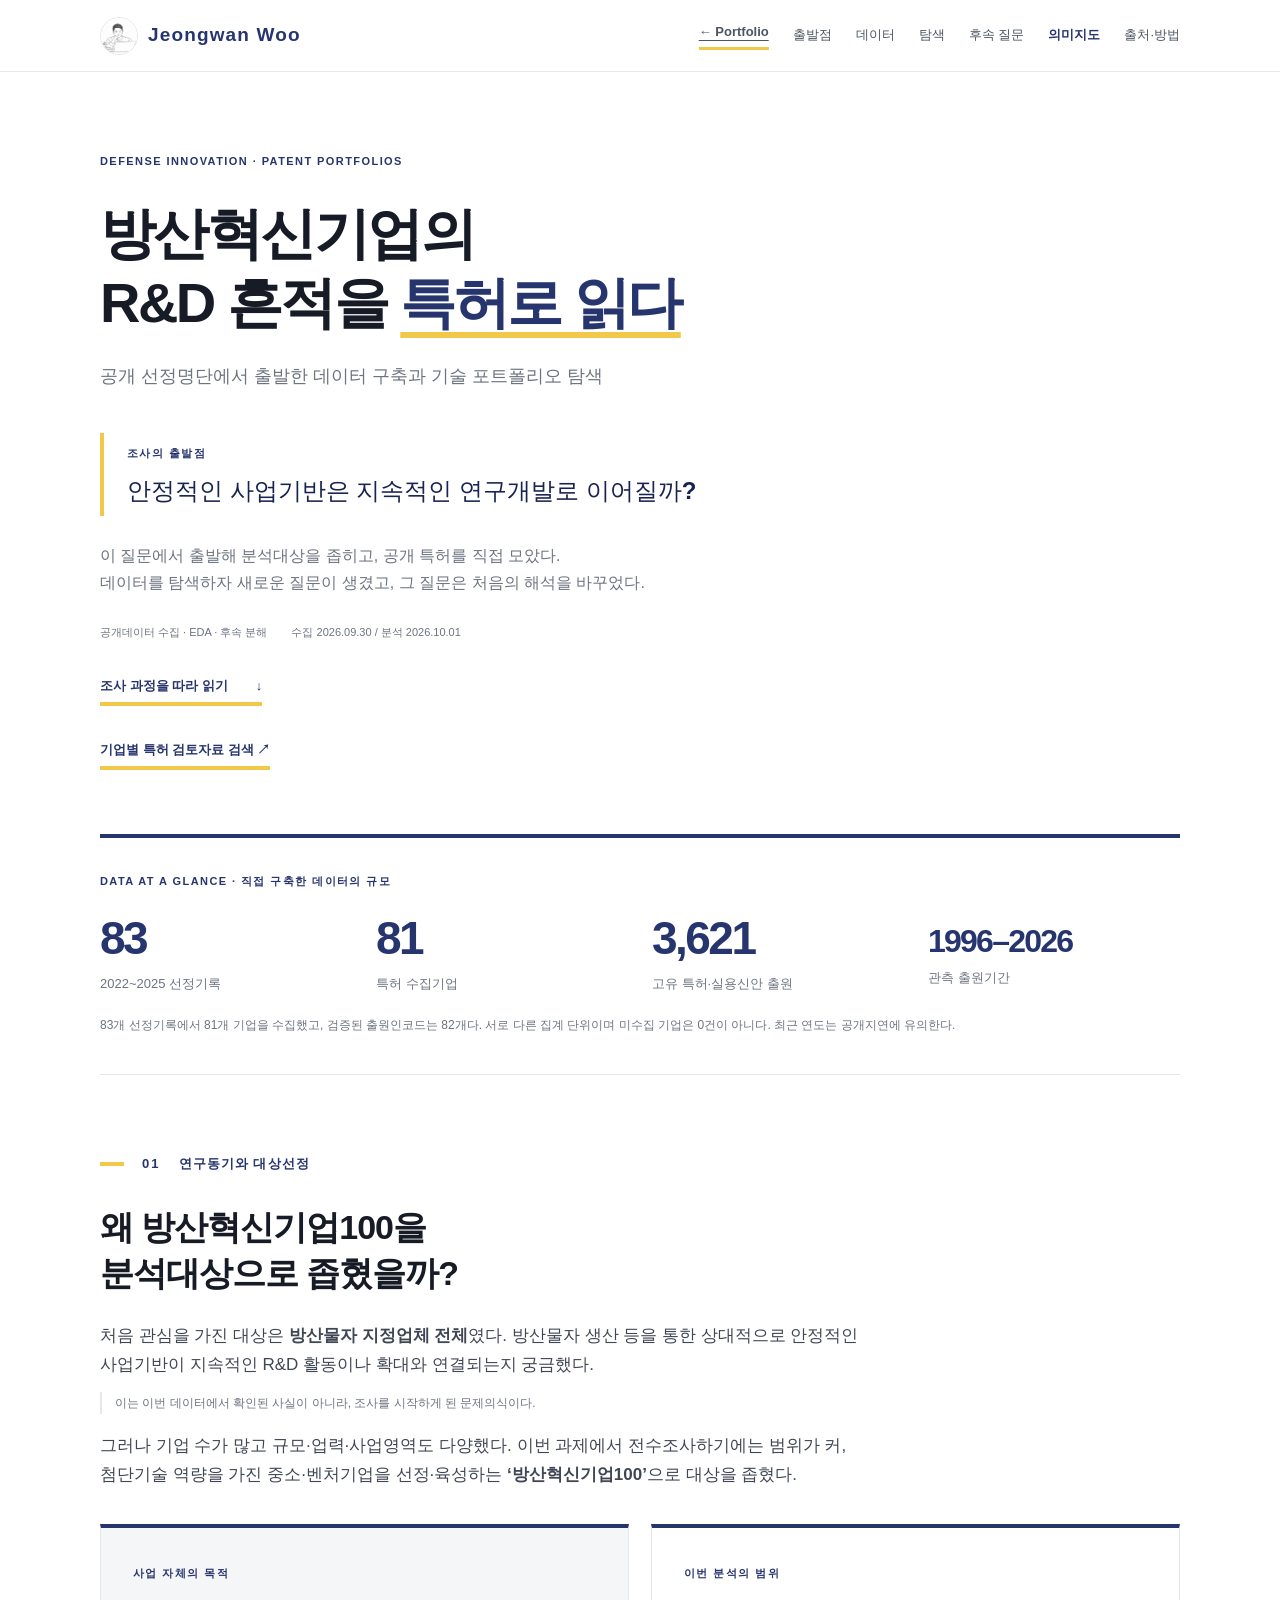
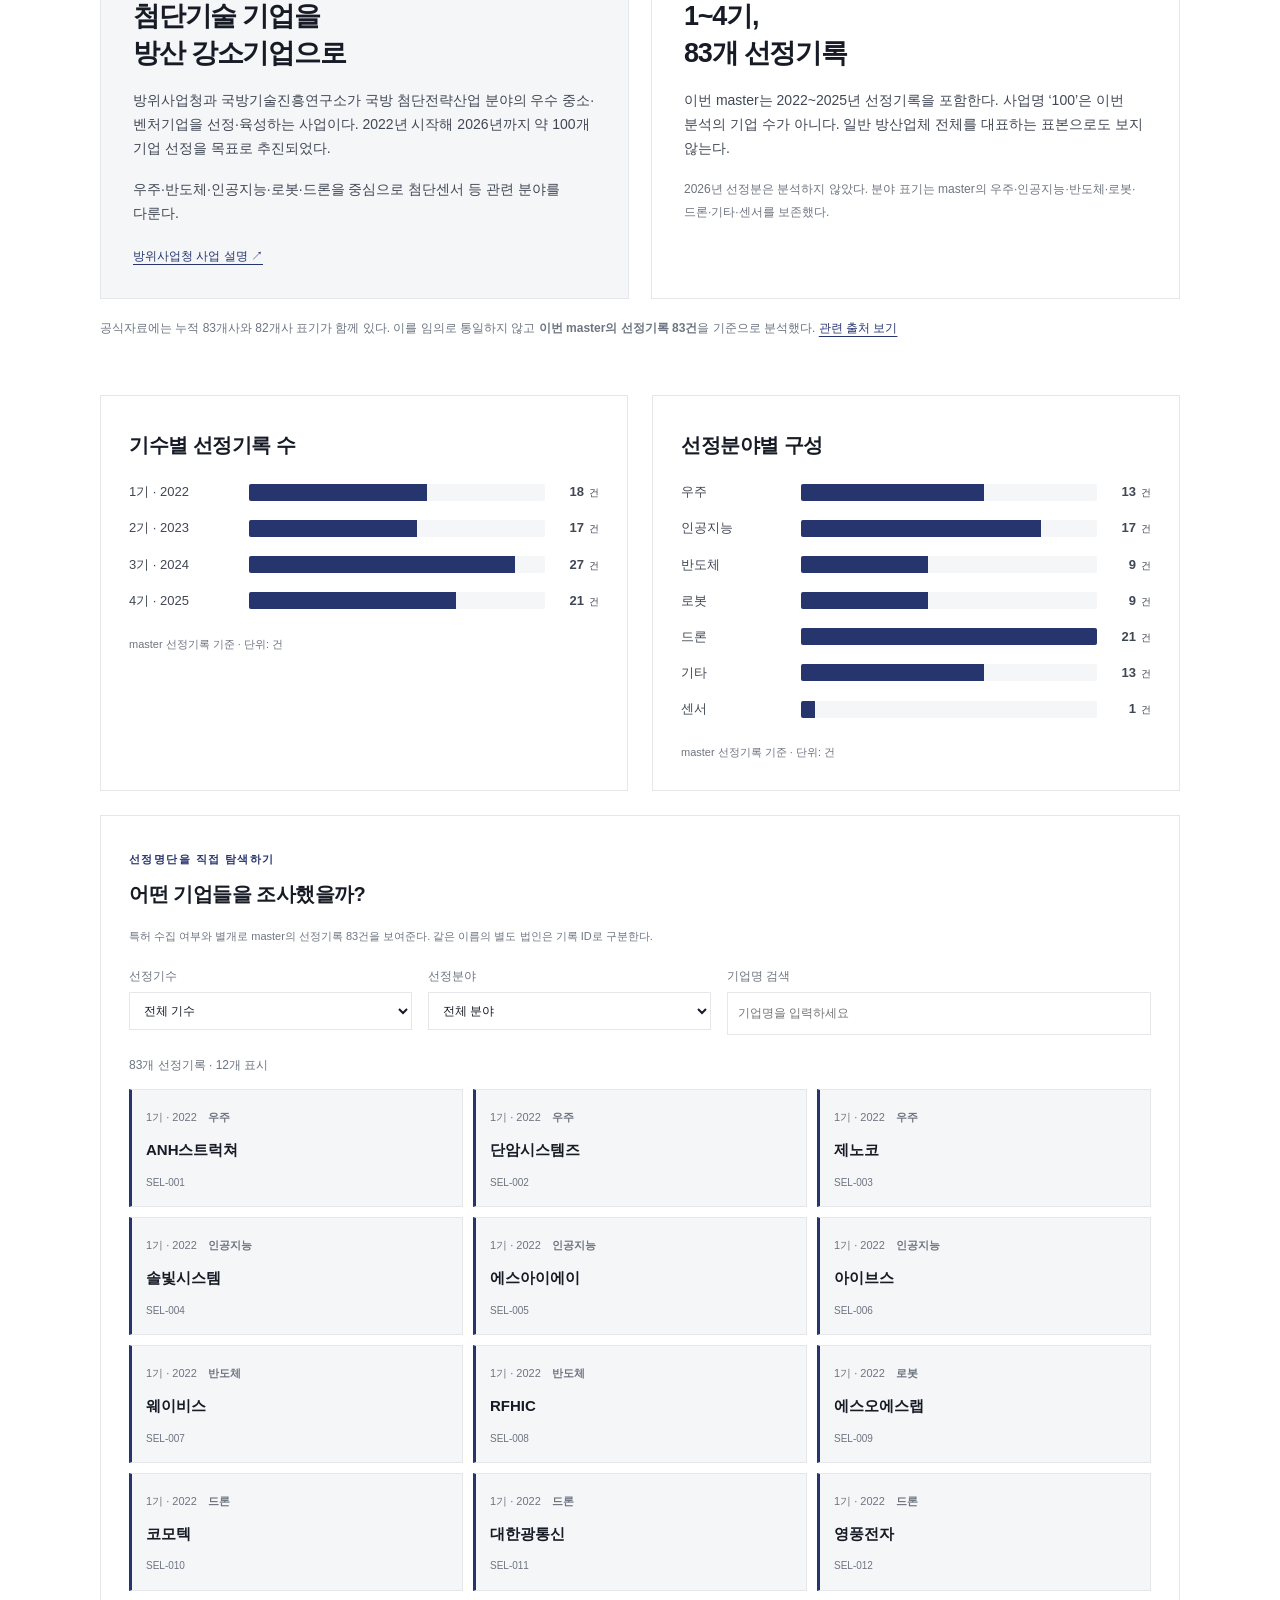
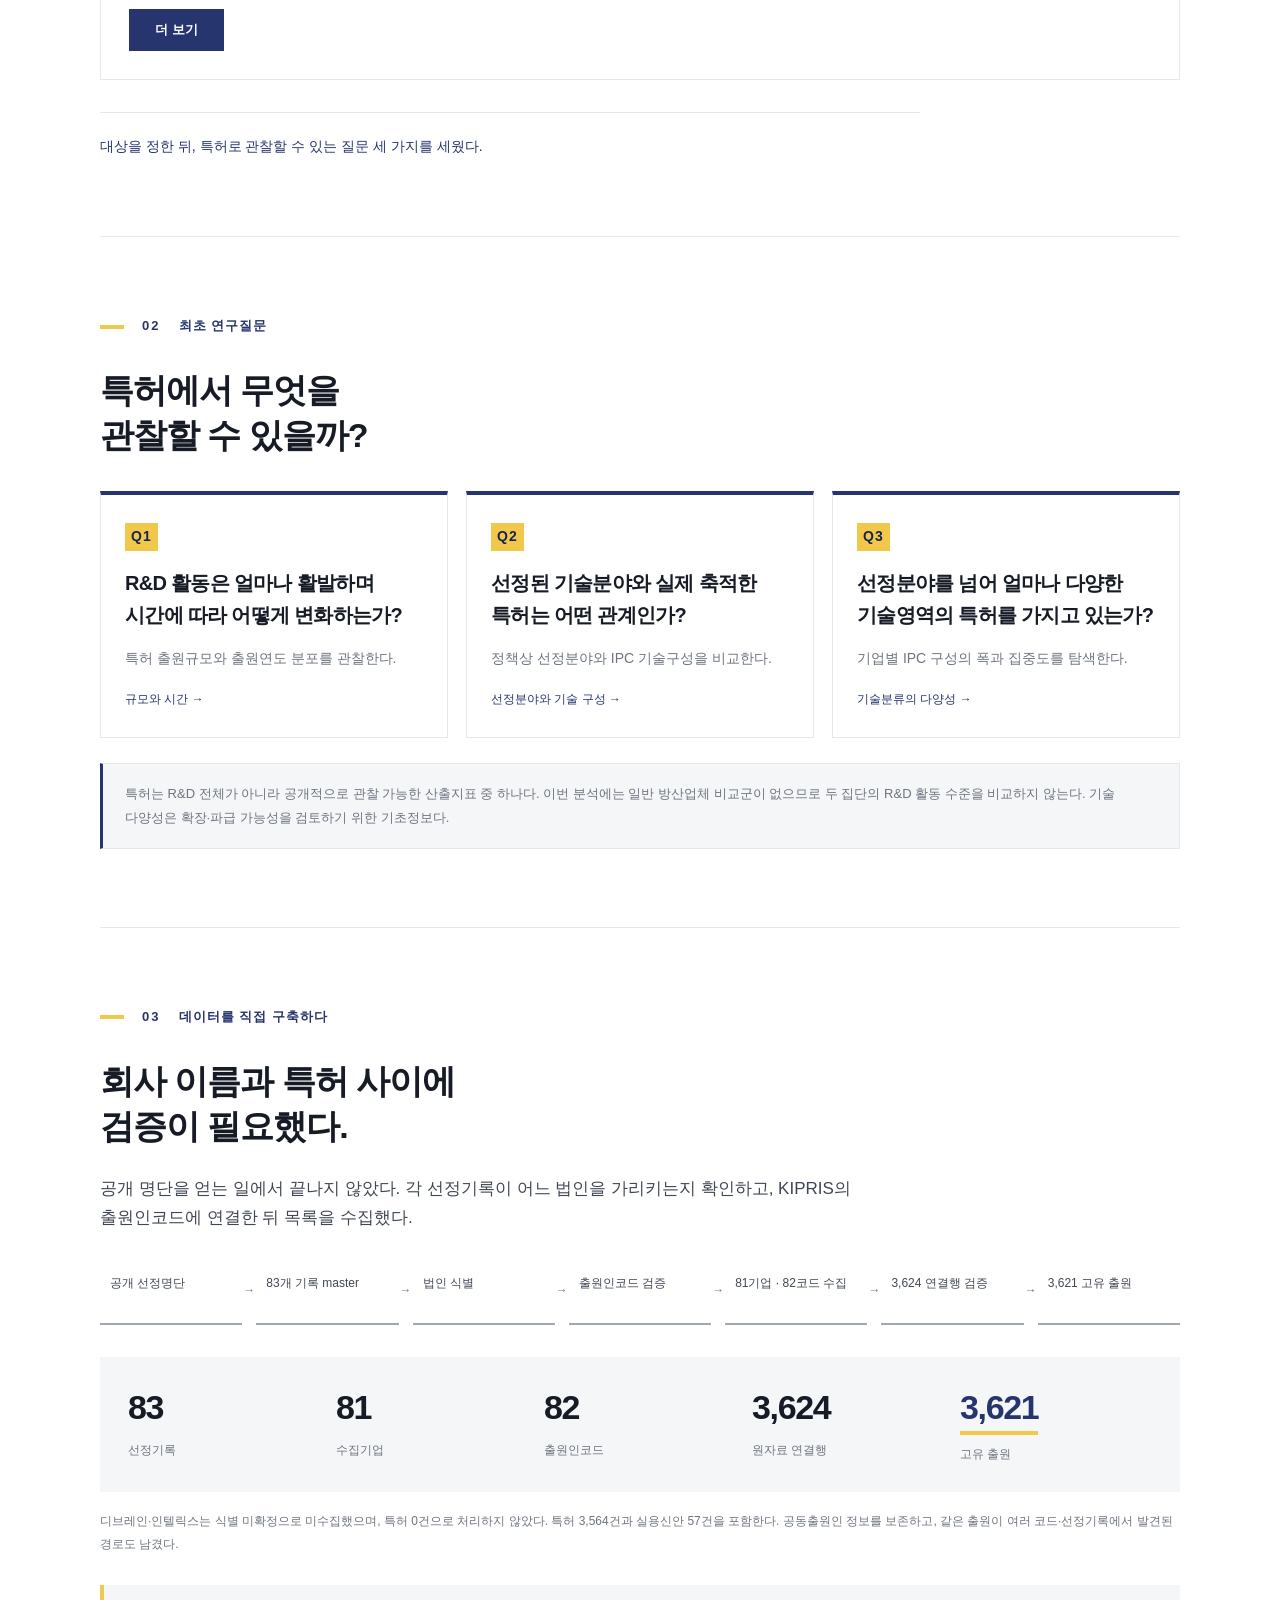
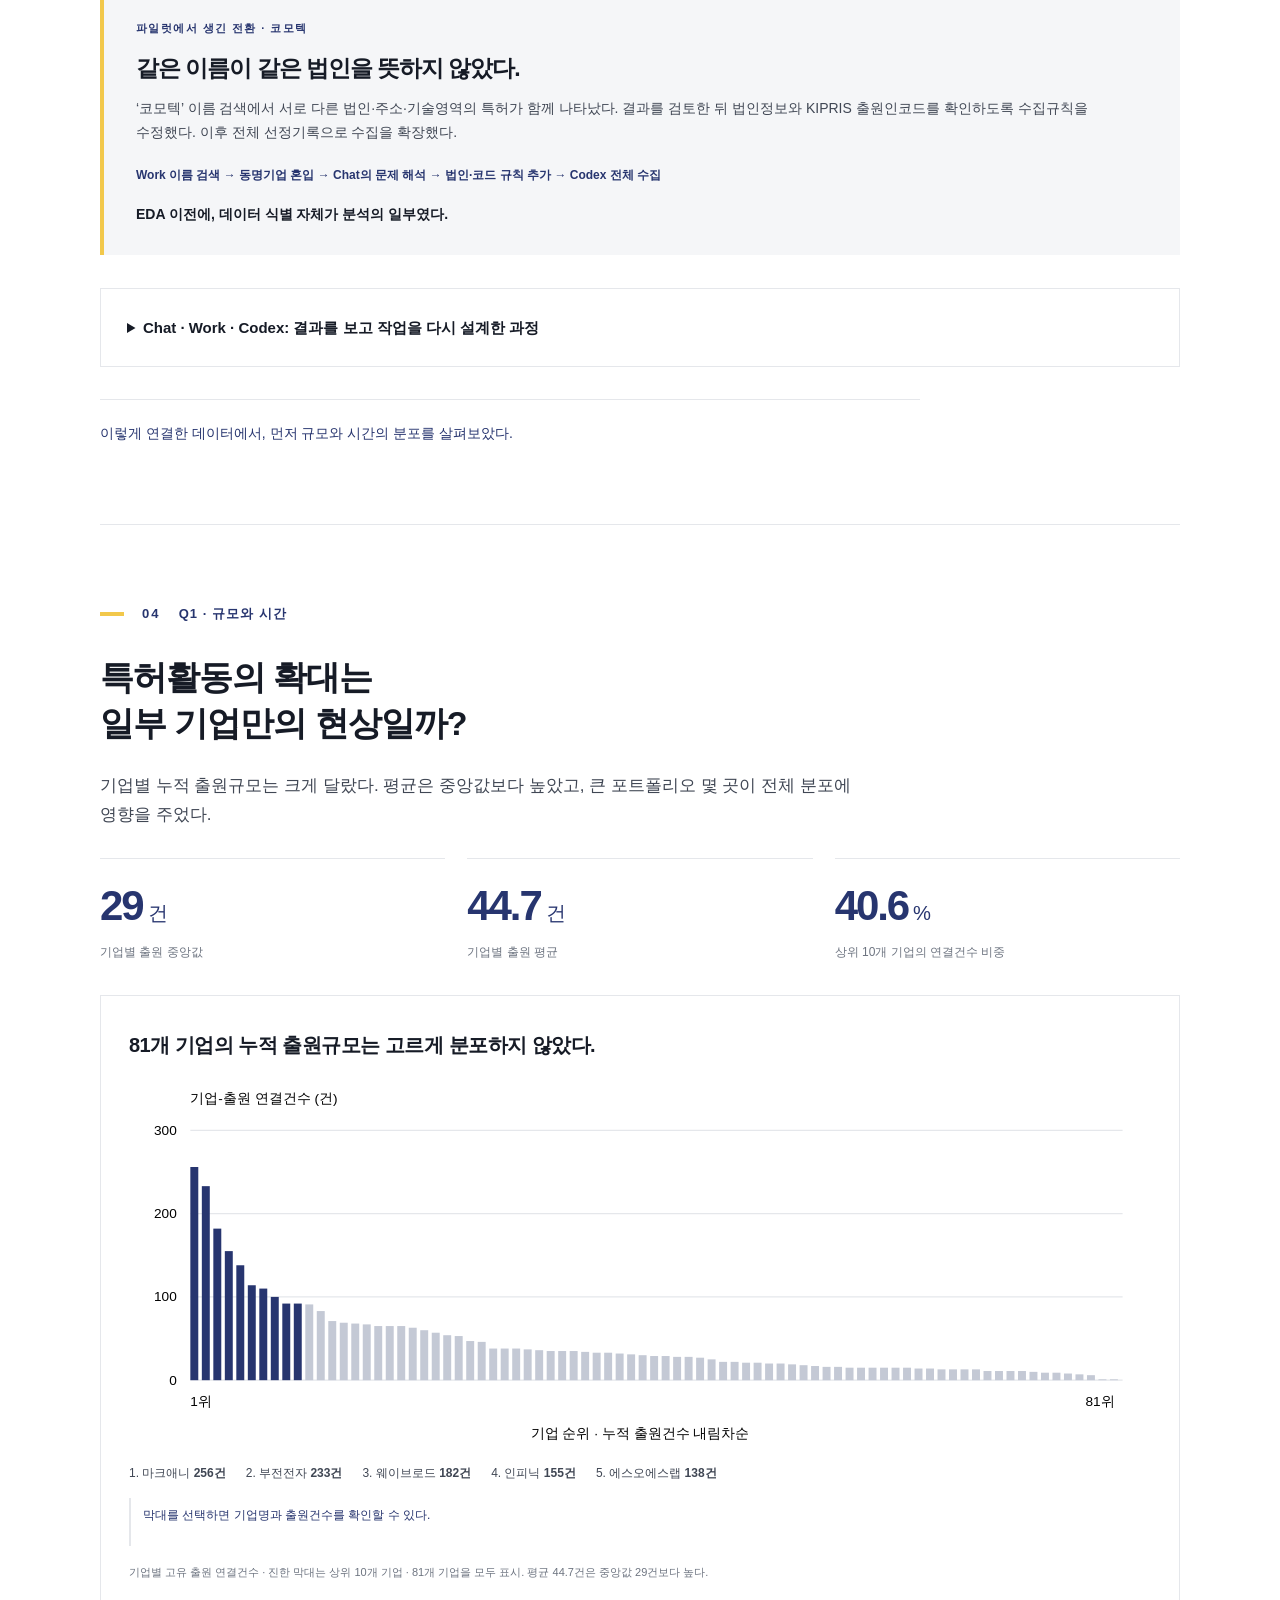
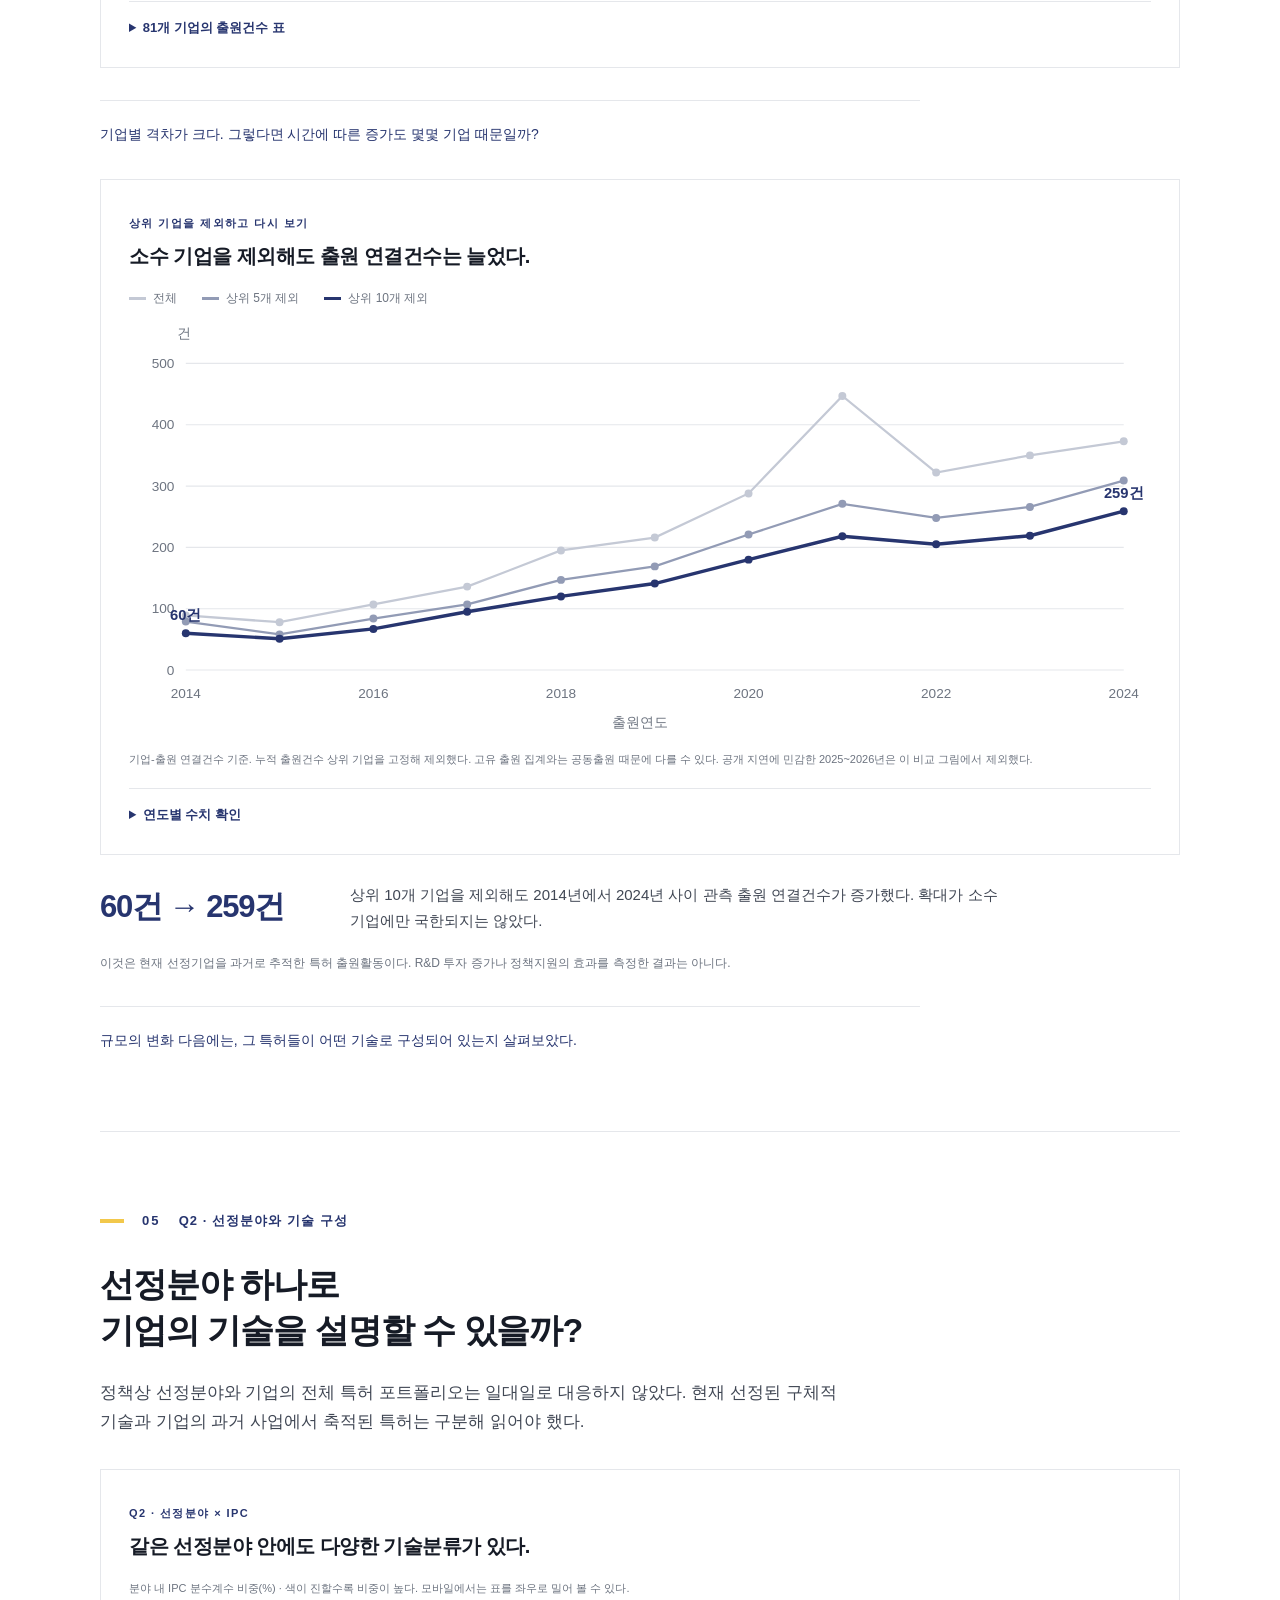
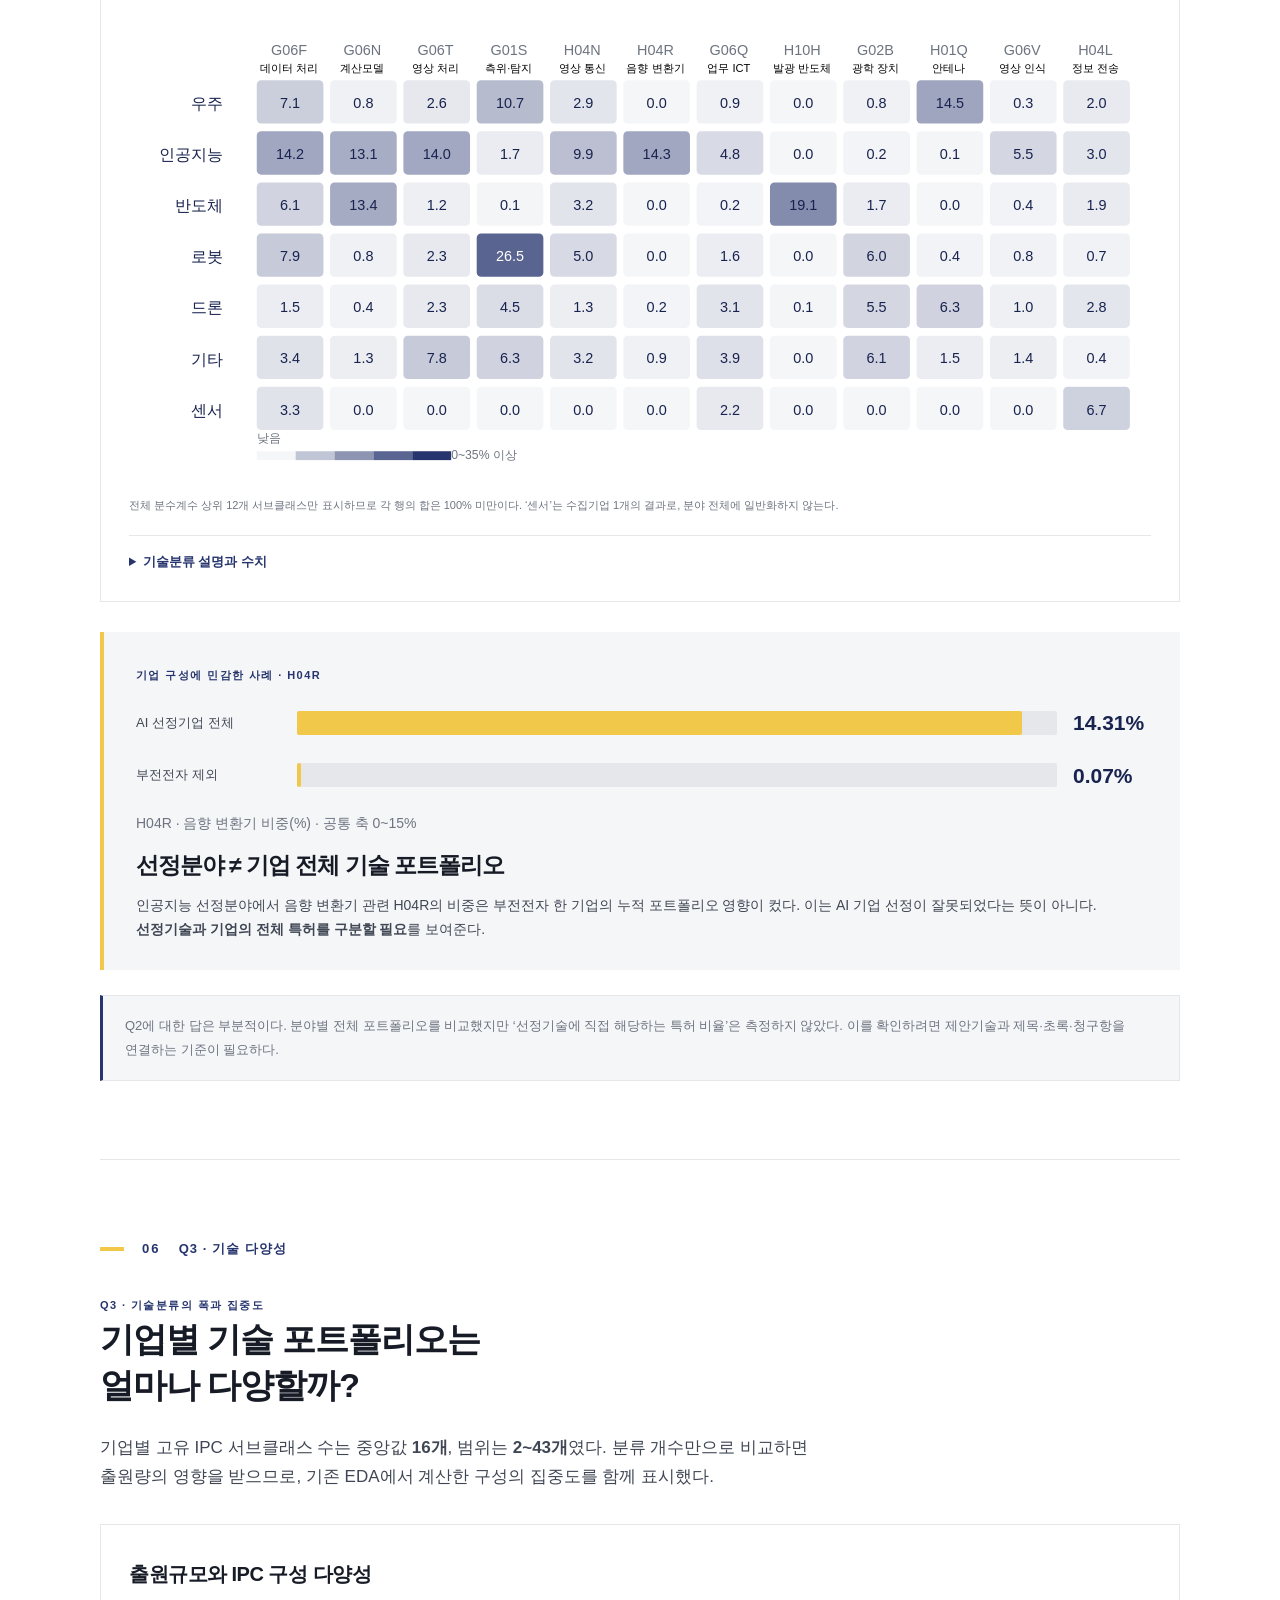
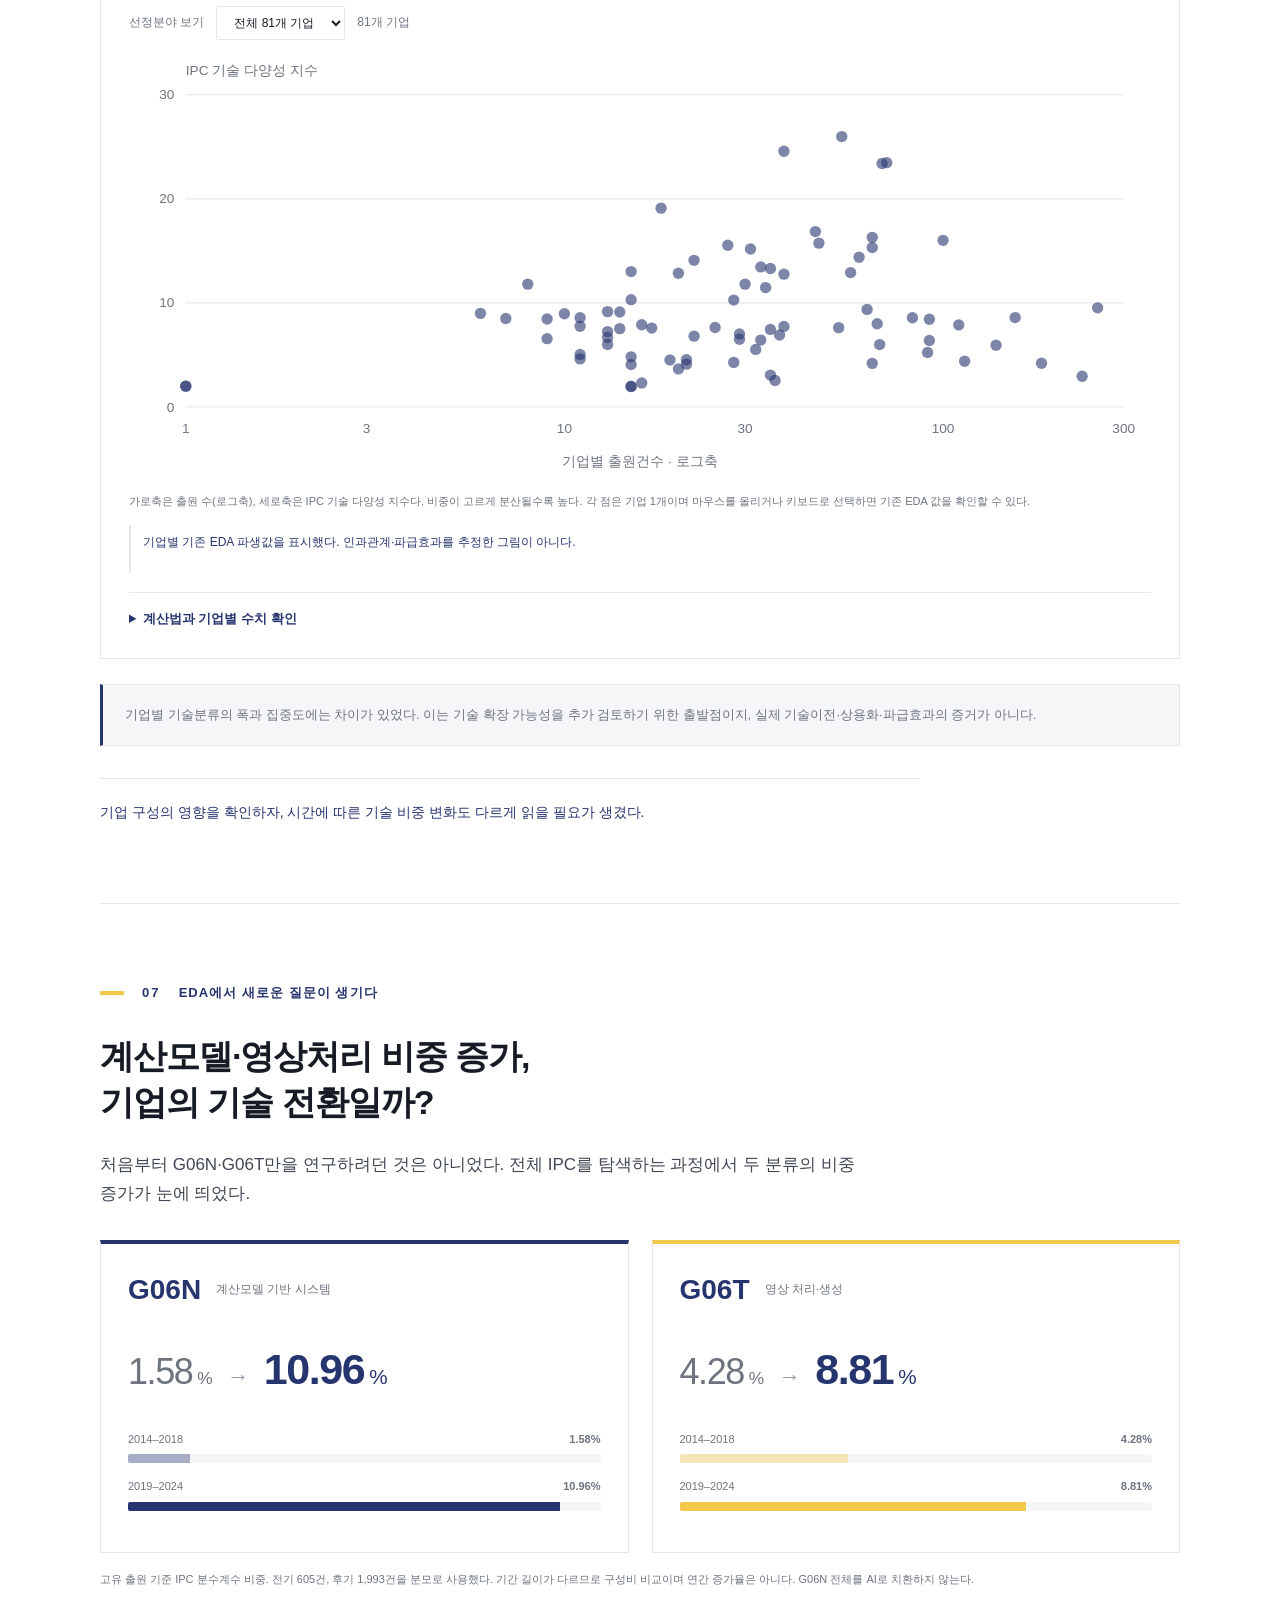
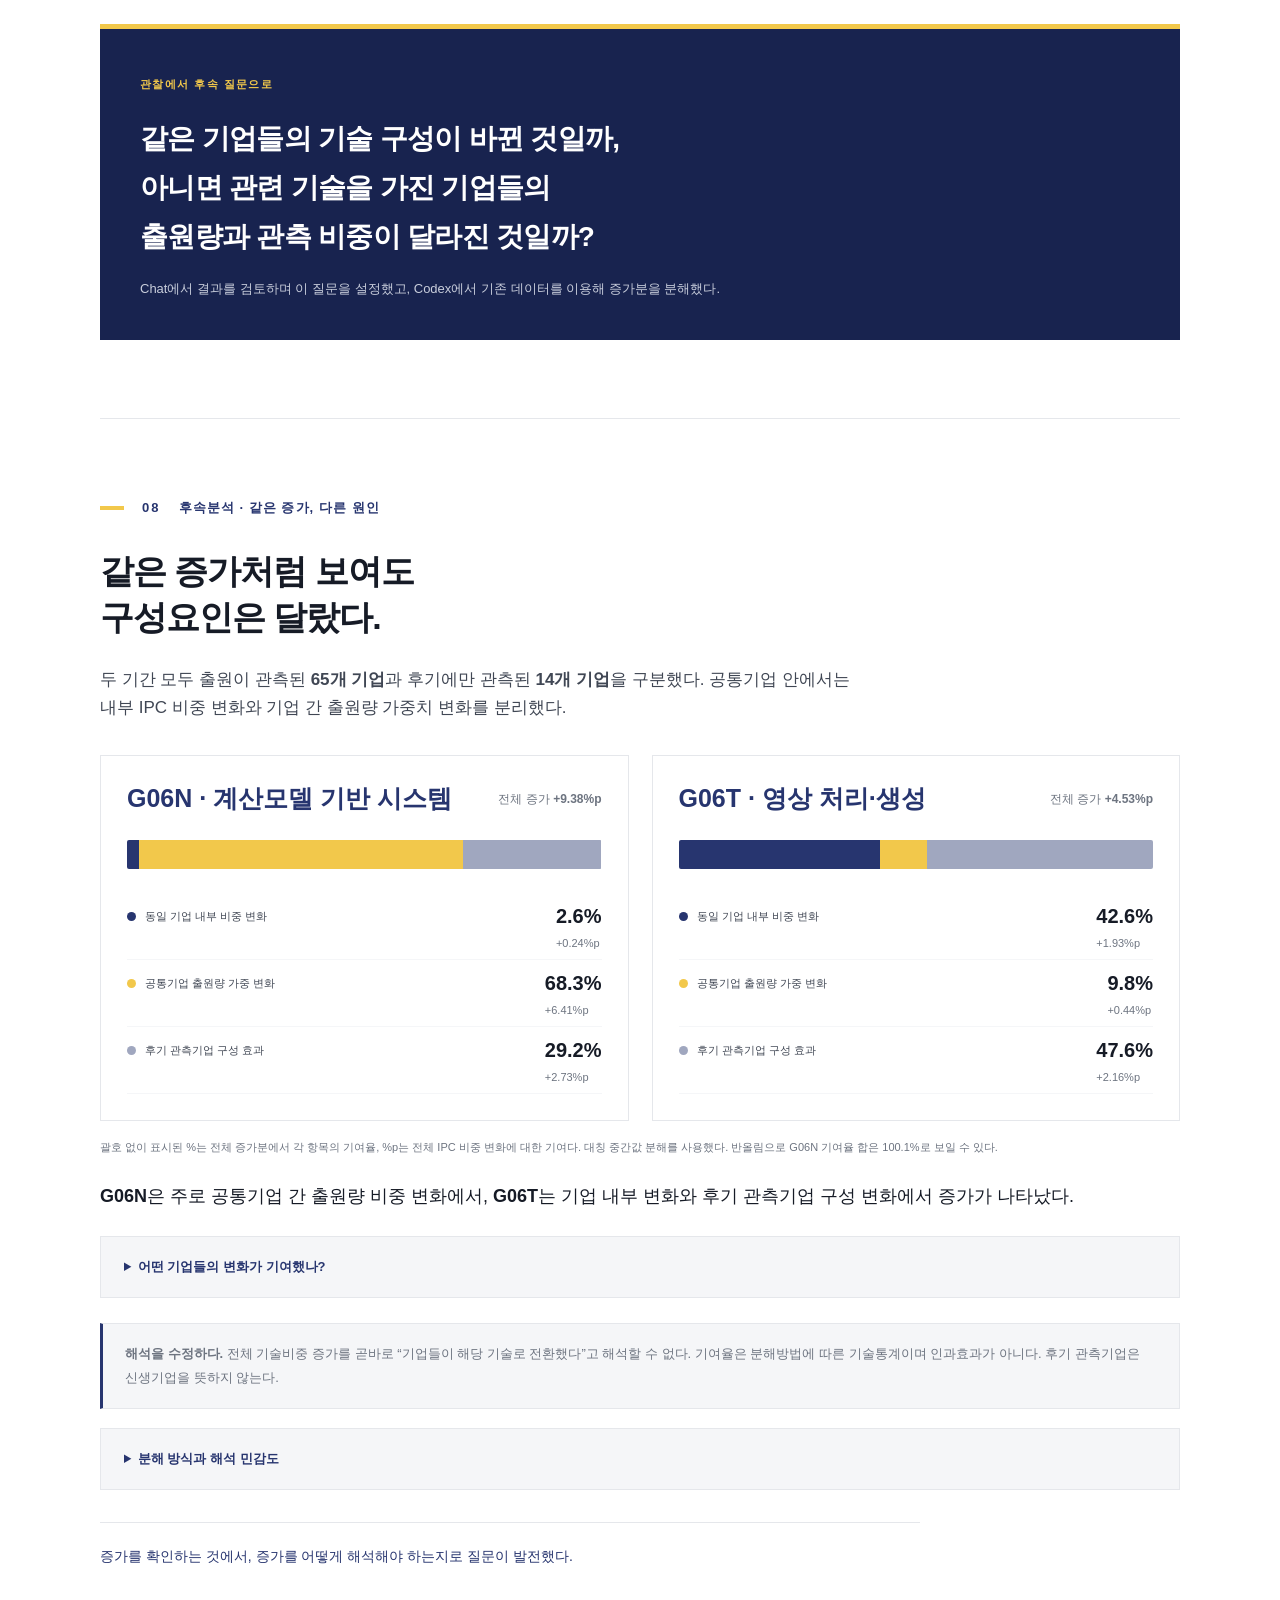
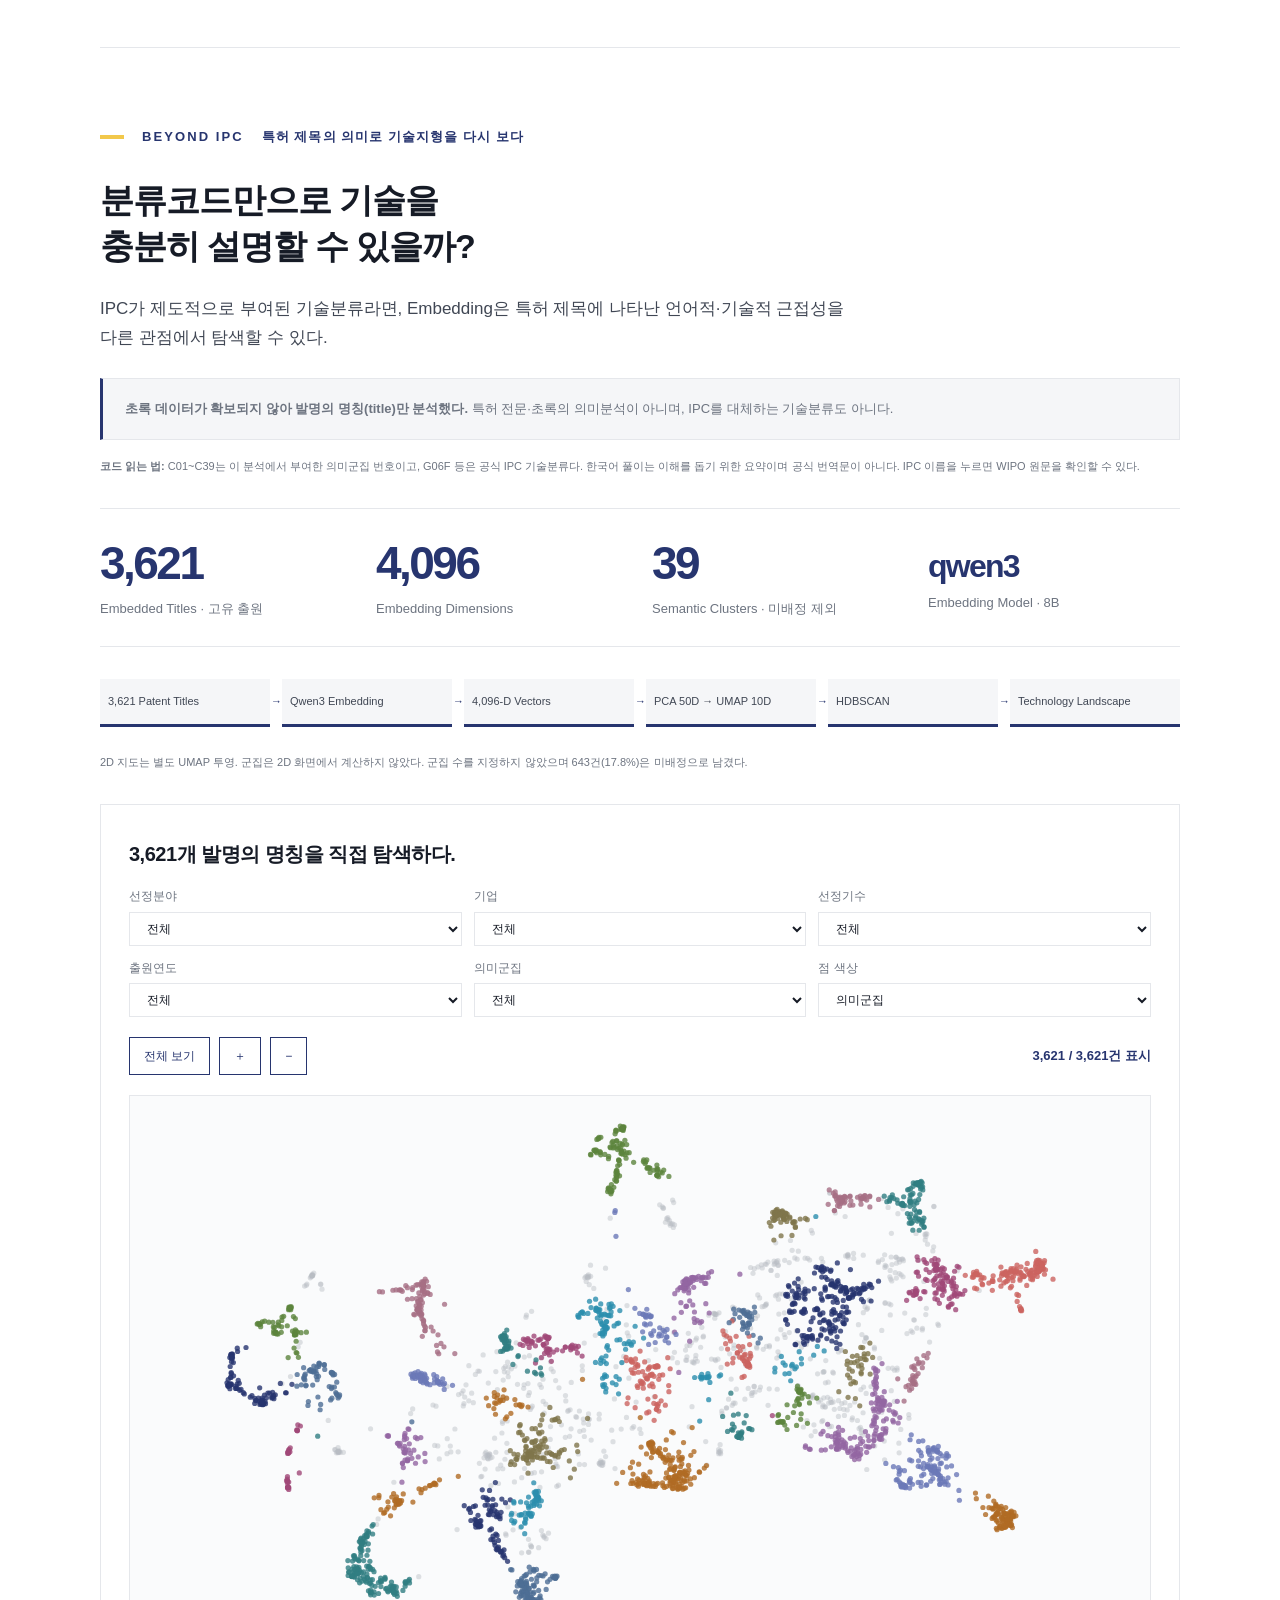
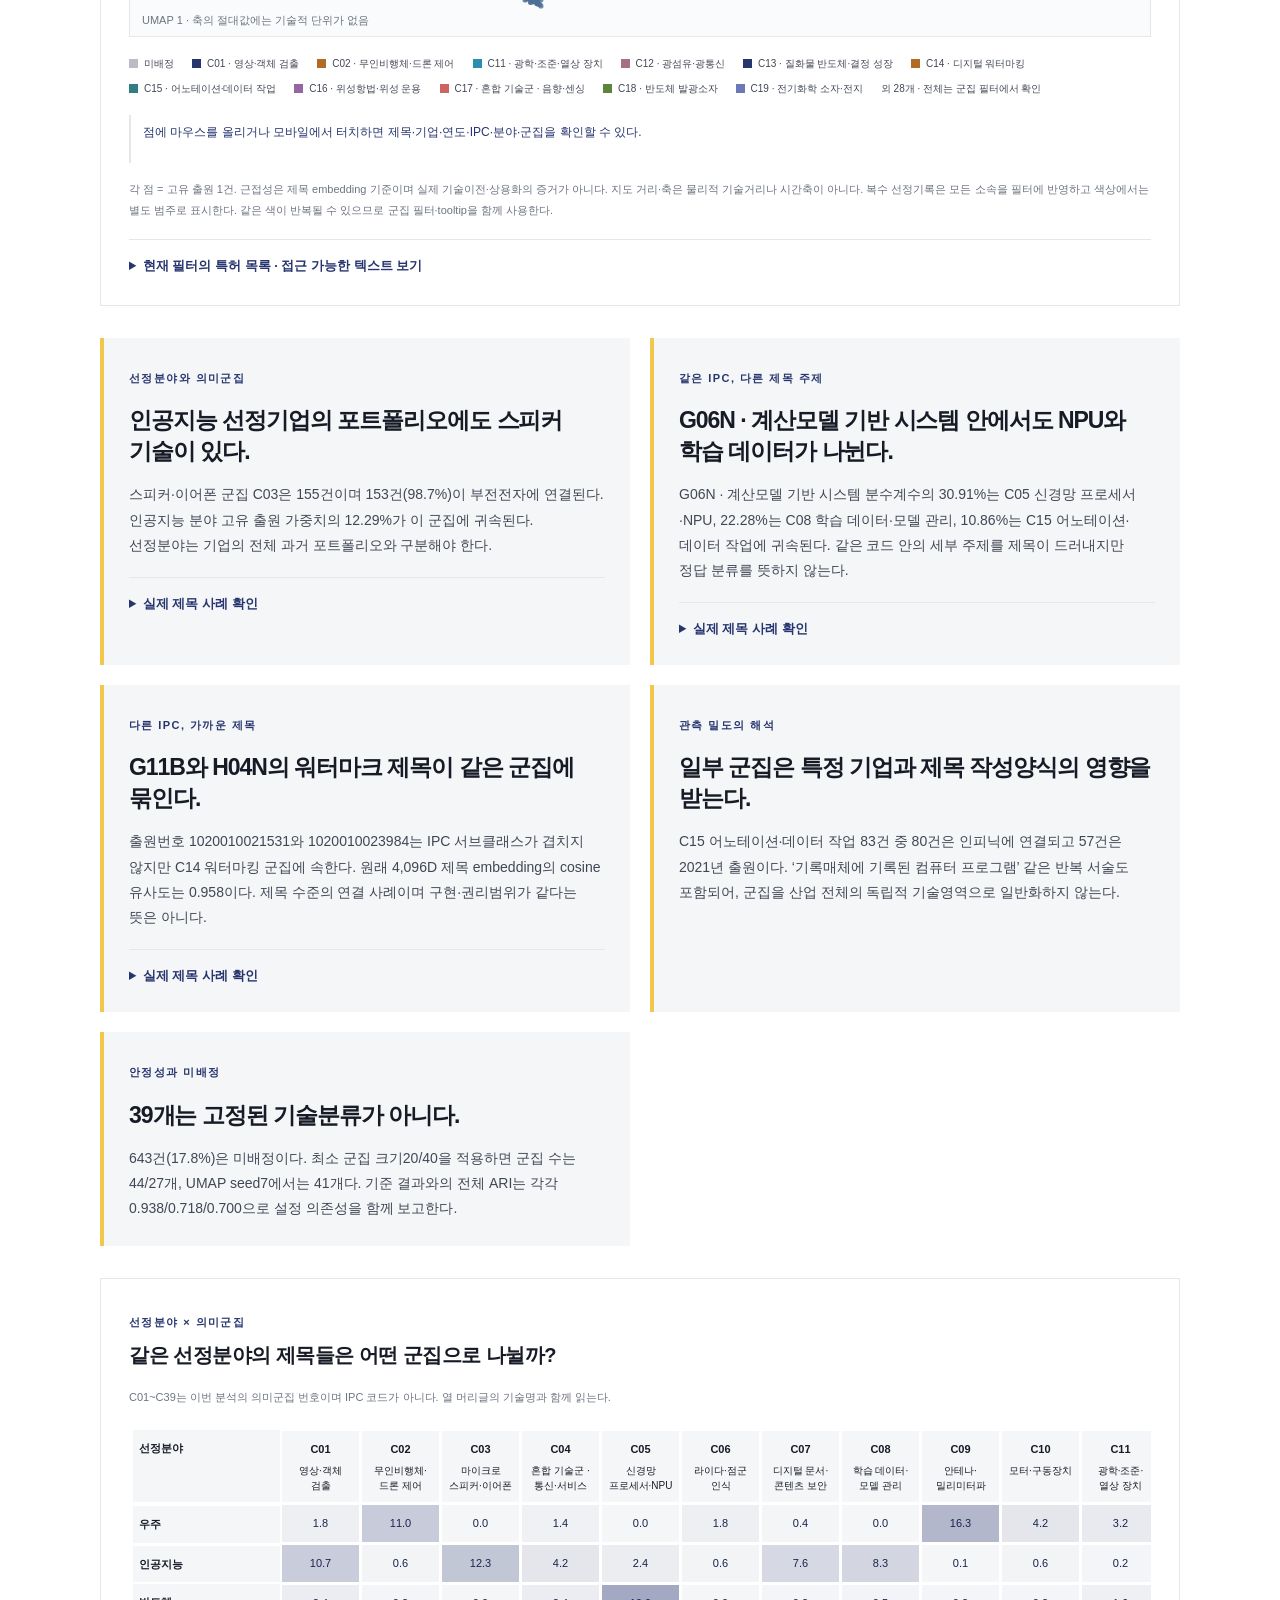
==== commit dbc47105: "Link portfolio and patent analysis to company patent review search" ====
--- a/assignment2/index.html
+++ b/assignment2/index.html
@@ -4,7 +4,7 @@
 <body><a class="skip" href="#main">본문으로 건너뛰기</a>
 <header class="site-head"><div class="nav-wrap"><a class="brand brand-profile" href="../index.html#about"><img src="assets/jeongwan-profile.png" alt="우정완 프로필 일러스트"><b>Jeongwan Woo</b></a><div class="menu"><a class="portfolio-link" href="../index.html">← Portfolio</a><nav class="sectionnav" aria-label="주요 구간"><a href="#origin">출발점</a><a href="#data">데이터</a><a href="#q1">탐색</a><a href="#followup">후속 질문</a><a href="#semantic">의미지도</a><a href="#methods">출처·방법</a></nav></div></div></header>
 <main id="main">
-<div class="hero wrap" id="top"><p class="eyebrow">DEFENSE INNOVATION · PATENT PORTFOLIOS</p><h1>방산혁신기업의<br>R&amp;D 흔적을 <span>특허로 읽다</span></h1><p class="subtitle">공개 선정명단에서 출발한 데이터 구축과 기술 포트폴리오 탐색</p><div class="hero-question"><span class="small-label">조사의 출발점</span><p>안정적인 사업기반은<br class="mobile-only"> 지속적인 연구개발로 이어질까?</p></div><p class="hero-intro">이 질문에서 출발해 분석대상을 좁히고, 공개 특허를 직접 모았다.<br class="desktop-only"> 데이터를 탐색하자 새로운 질문이 생겼고, 그 질문은 처음의 해석을 바꾸었다.</p><div class="meta"><span>공개데이터 수집 · EDA · 후속 분해</span><span>수집 2026.09.30 / 분석 2026.10.01</span></div><a class="reading-link" href="#origin">조사 과정을 따라 읽기 <span aria-hidden="true">↓</span></a></div>
+<div class="hero wrap" id="top"><p class="eyebrow">DEFENSE INNOVATION · PATENT PORTFOLIOS</p><h1>방산혁신기업의<br>R&amp;D 흔적을 <span>특허로 읽다</span></h1><p class="subtitle">공개 선정명단에서 출발한 데이터 구축과 기술 포트폴리오 탐색</p><div class="hero-question"><span class="small-label">조사의 출발점</span><p>안정적인 사업기반은<br class="mobile-only"> 지속적인 연구개발로 이어질까?</p></div><p class="hero-intro">이 질문에서 출발해 분석대상을 좁히고, 공개 특허를 직접 모았다.<br class="desktop-only"> 데이터를 탐색하자 새로운 질문이 생겼고, 그 질문은 처음의 해석을 바꾸었다.</p><div class="meta"><span>공개데이터 수집 · EDA · 후속 분해</span><span>수집 2026.09.30 / 분석 2026.10.01</span></div><a class="reading-link" href="#origin">조사 과정을 따라 읽기 <span aria-hidden="true">↓</span></a><p><a class="reading-link" href="https://patent-review-automation.vercel.app/" target="_blank" rel="noopener">기업별 특허 검토자료 검색 ↗</a></p></div>
 
 <section class="wrap glance" aria-label="Data at a glance"><span class="small-label">DATA AT A GLANCE · 직접 구축한 데이터의 규모</span><div class="glance-grid"><div><strong>83</strong><span>2022~2025 선정기록</span></div><div><strong>81</strong><span>특허 수집기업</span></div><div><strong>3,621</strong><span>고유 특허·실용신안 출원</span></div><div><strong>1996–2026</strong><span>관측 출원기간</span></div></div><p class="note">83개 선정기록에서 81개 기업을 수집했고, 검증된 출원인코드는 82개다. 서로 다른 집계 단위이며 미수집 기업은 0건이 아니다. 최근 연도는 공개지연에 유의한다.</p></section><section class="chapter wrap" id="origin"><div class="chapter-index">01 <span>연구동기와 대상선정</span></div><h2>왜 방산혁신기업100을<br>분석대상으로 좁혔을까?</h2><div class="prose"><p>처음 관심을 가진 대상은 <strong>방산물자 지정업체 전체</strong>였다. 방산물자 생산 등을 통한 상대적으로 안정적인 사업기반이 지속적인 R&amp;D 활동이나 확대와 연결되는지 궁금했다.</p><p class="note inline">이는 이번 데이터에서 확인된 사실이 아니라, 조사를 시작하게 된 문제의식이다.</p><p>그러나 기업 수가 많고 규모·업력·사업영역도 다양했다. 이번 과제에서 전수조사하기에는 범위가 커, 첨단기술 역량을 가진 중소·벤처기업을 선정·육성하는 <strong>‘방산혁신기업100’</strong>으로 대상을 좁혔다.</p></div>
 <div class="scope-grid"><article class="scope-card policy"><span class="small-label">사업 자체의 목적</span><h3>첨단기술 기업을<br>방산 강소기업으로</h3><p>방위사업청과 국방기술진흥연구소가 국방 첨단전략산업 분야의 우수 중소·벤처기업을 선정·육성하는 사업이다. 2022년 시작해 2026년까지 약 100개 기업 선정을 목표로 추진되었다.</p><p>우주·반도체·인공지능·로봇·드론을 중심으로 첨단센서 등 관련 분야를 다룬다.</p><a class="source-ref" href="#source-policy">방위사업청 사업 설명 ↗</a></article><article class="scope-card study"><span class="small-label">이번 분석의 범위</span><h3>1~4기,<br>83개 선정기록</h3><p>이번 master는 2022~2025년 선정기록을 포함한다. 사업명 ‘100’은 이번 분석의 기업 수가 아니다. 일반 방산업체 전체를 대표하는 표본으로도 보지 않는다.</p><p class="note">2026년 선정분은 분석하지 않았다. 분야 표기는 master의 우주·인공지능·반도체·로봇·드론·기타·센서를 보존했다.</p></article></div><p class="note">공식자료에는 누적 83개사와 82개사 표기가 함께 있다. 이를 임의로 통일하지 않고 <strong>이번 master의 선정기록 83건</strong>을 기준으로 분석했다. <a href="#source-counts">관련 출처 보기</a></p><div class="scope-charts"><figure class="figure mini-chart"><figcaption><h3>기수별 선정기록 수</h3></figcaption><div class="horizontal-bars"><div class="hbar-row"><span>1기 · 2022</span><div class="hbar-track"><i style="width:60.0000%"></i></div><b>18<small>건</small></b></div><div class="hbar-row"><span>2기 · 2023</span><div class="hbar-track"><i style="width:56.6667%"></i></div><b>17<small>건</small></b></div><div class="hbar-row"><span>3기 · 2024</span><div class="hbar-track"><i style="width:90.0000%"></i></div><b>27<small>건</small></b></div><div class="hbar-row"><span>4기 · 2025</span><div class="hbar-track"><i style="width:70.0000%"></i></div><b>21<small>건</small></b></div></div><p class="chart-note">master 선정기록 기준 · 단위: 건</p></figure><figure class="figure mini-chart"><figcaption><h3>선정분야별 구성</h3></figcaption><div class="horizontal-bars"><div class="hbar-row"><span>우주</span><div class="hbar-track"><i style="width:61.9048%"></i></div><b>13<small>건</small></b></div><div class="hbar-row"><span>인공지능</span><div class="hbar-track"><i style="width:80.9524%"></i></div><b>17<small>건</small></b></div><div class="hbar-row"><span>반도체</span><div class="hbar-track"><i style="width:42.8571%"></i></div><b>9<small>건</small></b></div><div class="hbar-row"><span>로봇</span><div class="hbar-track"><i style="width:42.8571%"></i></div><b>9<small>건</small></b></div><div class="hbar-row"><span>드론</span><div class="hbar-track"><i style="width:100.0000%"></i></div><b>21<small>건</small></b></div><div class="hbar-row"><span>기타</span><div class="hbar-track"><i style="width:61.9048%"></i></div><b>13<small>건</small></b></div><div class="hbar-row"><span>센서</span><div class="hbar-track"><i style="width:4.7619%"></i></div><b>1<small>건</small></b></div></div><p class="chart-note">master 선정기록 기준 · 단위: 건</p></figure></div><div class="figure explorer" id="company-explorer"><span class="small-label">선정명단을 직접 탐색하기</span><h3>어떤 기업들을 조사했을까?</h3><p class="chart-note">특허 수집 여부와 별개로 master의 선정기록 83건을 보여준다. 같은 이름의 별도 법인은 기록 ID로 구분한다.</p><div class="explorer-controls"><label>선정기수<select id="cohort-select" aria-label="선정기수"><option value="all">전체 기수</option><option value="1">1기</option><option value="2">2기</option><option value="3">3기</option><option value="4">4기</option></select></label><label>선정분야<select id="explorer-field" aria-label="선정분야"><option value="all">전체 분야</option><option value="우주">우주</option><option value="인공지능">인공지능</option><option value="반도체">반도체</option><option value="로봇">로봇</option><option value="드론">드론</option><option value="기타">기타</option><option value="센서">센서</option></select></label><label>기업명 검색<input id="company-search" aria-label="기업명 검색" type="search" placeholder="기업명을 입력하세요"></label></div><p id="explorer-status" aria-live="polite">83개 선정기록 · 처음 12개 표시</p><div class="explorer-grid"><article class="explorer-card" data-cohort="1" data-field="우주" data-name="ANH스트럭쳐"><span>1기 · 2022 <b>우주</b></span><h4>ANH스트럭쳐</h4><small>SEL-001</small></article><article class="explorer-card" data-cohort="1" data-field="우주" data-name="단암시스템즈"><span>1기 · 2022 <b>우주</b></span><h4>단암시스템즈</h4><small>SEL-002</small></article><article class="explorer-card" data-cohort="1" data-field="우주" data-name="제노코"><span>1기 · 2022 <b>우주</b></span><h4>제노코</h4><small>SEL-003</small></article><article class="explorer-card" data-cohort="1" data-field="인공지능" data-name="솔빛시스템"><span>1기 · 2022 <b>인공지능</b></span><h4>솔빛시스템</h4><small>SEL-004</small></article><article class="explorer-card" data-cohort="1" data-field="인공지능" data-name="에스아이에이"><span>1기 · 2022 <b>인공지능</b></span><h4>에스아이에이</h4><small>SEL-005</small></article><article class="explorer-card" data-cohort="1" data-field="인공지능" data-name="아이브스"><span>1기 · 2022 <b>인공지능</b></span><h4>아이브스</h4><small>SEL-006</small></article><article class="explorer-card" data-cohort="1" data-field="반도체" data-name="웨이비스"><span>1기 · 2022 <b>반도체</b></span><h4>웨이비스</h4><small>SEL-007</small></article><article class="explorer-card" data-cohort="1" data-field="반도체" data-name="RFHIC"><span>1기 · 2022 <b>반도체</b></span><h4>RFHIC</h4><small>SEL-008</small></article><article class="explorer-card" data-cohort="1" data-field="로봇" data-name="에스오에스랩"><span>1기 · 2022 <b>로봇</b></span><h4>에스오에스랩</h4><small>SEL-009</small></article><article class="explorer-card" data-cohort="1" data-field="드론" data-name="코모텍"><span>1기 · 2022 <b>드론</b></span><h4>코모텍</h4><small>SEL-010</small></article><article class="explorer-card" data-cohort="1" data-field="드론" data-name="대한광통신"><span>1기 · 2022 <b>드론</b></span><h4>대한광통신</h4><small>SEL-011</small></article><article class="explorer-card" data-cohort="1" data-field="드론" data-name="영풍전자"><span>1기 · 2022 <b>드론</b></span><h4>영풍전자</h4><small>SEL-012</small></article><article class="explorer-card" data-cohort="1" data-field="드론" data-name="빅텍"><span>1기 · 2022 <b>드론</b></span><h4>빅텍</h4><small>SEL-013</small></article><article class="explorer-card" data-cohort="1" data-field="드론" data-name="네스앤텍"><span>1기 · 2022 <b>드론</b></span><h4>네스앤텍</h4><small>SEL-014</small></article><article class="explorer-card" data-cohort="1" data-field="기타" data-name="아이블포토닉스"><span>1기 · 2022 <b>기타</b></span><h4>아이블포토닉스</h4><small>SEL-015</small></article><article class="explorer-card" data-cohort="1" data-field="기타" data-name="스탠다드시험연구소"><span>1기 · 2022 <b>기타</b></span><h4>스탠다드시험연구소</h4><small>SEL-016</small></article><article class="explorer-card" data-cohort="1" data-field="기타" data-name="우리별"><span>1기 · 2022 <b>기타</b></span><h4>우리별</h4><small>SEL-017</small></article><article class="explorer-card" data-cohort="1" data-field="기타" data-name="성신디펜스솔루션"><span>1기 · 2022 <b>기타</b></span><h4>성신디펜스솔루션</h4><small>SEL-018</small></article><article class="explorer-card" data-cohort="2" data-field="우주" data-name="하나에이엠티"><span>2기 · 2023 <b>우주</b></span><h4>하나에이엠티</h4><small>SEL-019</small></article><article class="explorer-card" data-cohort="2" data-field="우주" data-name="루미르"><span>2기 · 2023 <b>우주</b></span><h4>루미르</h4><small>SEL-020</small></article><article class="explorer-card" data-cohort="2" data-field="인공지능" data-name="코난테크놀로지"><span>2기 · 2023 <b>인공지능</b></span><h4>코난테크놀로지</h4><small>SEL-021</small></article><article class="explorer-card" data-cohort="2" data-field="인공지능" data-name="다비오"><span>2기 · 2023 <b>인공지능</b></span><h4>다비오</h4><small>SEL-022</small></article><article class="explorer-card" data-cohort="2" data-field="인공지능" data-name="인피닉"><span>2기 · 2023 <b>인공지능</b></span><h4>인피닉</h4><small>SEL-023</small></article><article class="explorer-card" data-cohort="2" data-field="반도체" data-name="웨이브피아"><span>2기 · 2023 <b>반도체</b></span><h4>웨이브피아</h4><small>SEL-024</small></article><article class="explorer-card" data-cohort="2" data-field="반도체" data-name="쿠오핀"><span>2기 · 2023 <b>반도체</b></span><h4>쿠오핀</h4><small>SEL-025</small></article><article class="explorer-card" data-cohort="2" data-field="로봇" data-name="마이크로인피니티"><span>2기 · 2023 <b>로봇</b></span><h4>마이크로인피니티</h4><small>SEL-026</small></article><article class="explorer-card" data-cohort="2" data-field="로봇" data-name="컨트로맥스"><span>2기 · 2023 <b>로봇</b></span><h4>컨트로맥스</h4><small>SEL-027</small></article><article class="explorer-card" data-cohort="2" data-field="로봇" data-name="링크플로우"><span>2기 · 2023 <b>로봇</b></span><h4>링크플로우</h4><small>SEL-028</small></article><article class="explorer-card" data-cohort="2" data-field="드론" data-name="두타기술"><span>2기 · 2023 <b>드론</b></span><h4>두타기술</h4><small>SEL-029</small></article><article class="explorer-card" data-cohort="2" data-field="드론" data-name="니어스랩"><span>2기 · 2023 <b>드론</b></span><h4>니어스랩</h4><small>SEL-030</small></article><article class="explorer-card" data-cohort="2" data-field="드론" data-name="파블로항공"><span>2기 · 2023 <b>드론</b></span><h4>파블로항공</h4><small>SEL-031</small></article><article class="explorer-card" data-cohort="2" data-field="드론" data-name="센서피아"><span>2기 · 2023 <b>드론</b></span><h4>센서피아</h4><small>SEL-032</small></article><article class="explorer-card" data-cohort="2" data-field="드론" data-name="디브레인"><span>2기 · 2023 <b>드론</b></span><h4>디브레인</h4><small>SEL-033 · 식별 미확정·미수집</small></article><article class="explorer-card" data-cohort="2" data-field="기타" data-name="아이디케이"><span>2기 · 2023 <b>기타</b></span><h4>아이디케이</h4><small>SEL-034</small></article><article class="explorer-card" data-cohort="2" data-field="기타" data-name="심네트"><span>2기 · 2023 <b>기타</b></span><h4>심네트</h4><small>SEL-035</small></article><article class="explorer-card" data-cohort="3" data-field="우주" data-name="솔탑"><span>3기 · 2024 <b>우주</b></span><h4>솔탑</h4><small>SEL-036</small></article><article class="explorer-card" data-cohort="3" data-field="우주" data-name="두시텍"><span>3기 · 2024 <b>우주</b></span><h4>두시텍</h4><small>SEL-037</small></article><article class="explorer-card" data-cohort="3" data-field="우주" data-name="아이스펙"><span>3기 · 2024 <b>우주</b></span><h4>아이스펙</h4><small>SEL-038</small></article><article class="explorer-card" data-cohort="3" data-field="우주" data-name="코모텍"><span>3기 · 2024 <b>우주</b></span><h4>코모텍</h4><small>SEL-039</small></article><article class="explorer-card" data-cohort="3" data-field="인공지능" data-name="펀진"><span>3기 · 2024 <b>인공지능</b></span><h4>펀진</h4><small>SEL-040</small></article><article class="explorer-card" data-cohort="3" data-field="인공지능" data-name="젠젠에이아이"><span>3기 · 2024 <b>인공지능</b></span><h4>젠젠에이아이</h4><small>SEL-041</small></article><article class="explorer-card" data-cohort="3" data-field="인공지능" data-name="모라이"><span>3기 · 2024 <b>인공지능</b></span><h4>모라이</h4><small>SEL-042</small></article><article class="explorer-card" data-cohort="3" data-field="인공지능" data-name="코클"><span>3기 · 2024 <b>인공지능</b></span><h4>코클</h4><small>SEL-043</small></article><article class="explorer-card" data-cohort="3" data-field="인공지능" data-name="마키나락스"><span>3기 · 2024 <b>인공지능</b></span><h4>마키나락스</h4><small>SEL-044</small></article><article class="explorer-card" data-cohort="3" data-field="반도체" data-name="퓨리오사에이아이"><span>3기 · 2024 <b>반도체</b></span><h4>퓨리오사에이아이</h4><small>SEL-045</small></article><article class="explorer-card" data-cohort="3" data-field="반도체" data-name="옵토웰"><span>3기 · 2024 <b>반도체</b></span><h4>옵토웰</h4><small>SEL-046</small></article><article class="explorer-card" data-cohort="3" data-field="반도체" data-name="웨이브로드"><span>3기 · 2024 <b>반도체</b></span><h4>웨이브로드</h4><small>SEL-047</small></article><article class="explorer-card" data-cohort="3" data-field="로봇" data-name="에이유"><span>3기 · 2024 <b>로봇</b></span><h4>에이유</h4><small>SEL-048</small></article><article class="explorer-card" data-cohort="3" data-field="로봇" data-name="포멀웍스"><span>3기 · 2024 <b>로봇</b></span><h4>포멀웍스</h4><small>SEL-049</small></article><article class="explorer-card" data-cohort="3" data-field="드론" data-name="유비파이"><span>3기 · 2024 <b>드론</b></span><h4>유비파이</h4><small>SEL-050</small></article><article class="explorer-card" data-cohort="3" data-field="드론" data-name="소나테크"><span>3기 · 2024 <b>드론</b></span><h4>소나테크</h4><small>SEL-051</small></article><article class="explorer-card" data-cohort="3" data-field="드론" data-name="유뱃"><span>3기 · 2024 <b>드론</b></span><h4>유뱃</h4><small>SEL-052</small></article><article class="explorer-card" data-cohort="3" data-field="드론" data-name="아이티사이언스"><span>3기 · 2024 <b>드론</b></span><h4>아이티사이언스</h4><small>SEL-053</small></article><article class="explorer-card" data-cohort="3" data-field="드론" data-name="패리티"><span>3기 · 2024 <b>드론</b></span><h4>패리티</h4><small>SEL-054</small></article><article class="explorer-card" data-cohort="3" data-field="드론" data-name="위플로"><span>3기 · 2024 <b>드론</b></span><h4>위플로</h4><small>SEL-055</small></article><article class="explorer-card" data-cohort="3" data-field="기타" data-name="삼정오토메이션"><span>3기 · 2024 <b>기타</b></span><h4>삼정오토메이션</h4><small>SEL-056</small></article><article class="explorer-card" data-cohort="3" data-field="기타" data-name="인텔릭스"><span>3기 · 2024 <b>기타</b></span><h4>인텔릭스</h4><small>SEL-057 · 식별 미확정·미수집</small></article><article class="explorer-card" data-cohort="3" data-field="기타" data-name="덕산넵코어스"><span>3기 · 2024 <b>기타</b></span><h4>덕산넵코어스</h4><small>SEL-058</small></article><article class="explorer-card" data-cohort="3" data-field="기타" data-name="버넥트"><span>3기 · 2024 <b>기타</b></span><h4>버넥트</h4><small>SEL-059</small></article><article class="explorer-card" data-cohort="3" data-field="기타" data-name="이오시스템"><span>3기 · 2024 <b>기타</b></span><h4>이오시스템</h4><small>SEL-060</small></article><article class="explorer-card" data-cohort="3" data-field="기타" data-name="휴라"><span>3기 · 2024 <b>기타</b></span><h4>휴라</h4><small>SEL-061</small></article><article class="explorer-card" data-cohort="3" data-field="기타" data-name="삼영기계"><span>3기 · 2024 <b>기타</b></span><h4>삼영기계</h4><small>SEL-062</small></article><article class="explorer-card" data-cohort="4" data-field="우주" data-name="스텝랩"><span>4기 · 2025 <b>우주</b></span><h4>스텝랩</h4><small>SEL-063</small></article><article class="explorer-card" data-cohort="4" data-field="우주" data-name="극동통신"><span>4기 · 2025 <b>우주</b></span><h4>극동통신</h4><small>SEL-064</small></article><article class="explorer-card" data-cohort="4" data-field="우주" data-name="나라스페이스 테크놀로지"><span>4기 · 2025 <b>우주</b></span><h4>나라스페이스 테크놀로지</h4><small>SEL-065</small></article><article class="explorer-card" data-cohort="4" data-field="우주" data-name="스페이스맵"><span>4기 · 2025 <b>우주</b></span><h4>스페이스맵</h4><small>SEL-066</small></article><article class="explorer-card" data-cohort="4" data-field="인공지능" data-name="텔레픽스"><span>4기 · 2025 <b>인공지능</b></span><h4>텔레픽스</h4><small>SEL-067</small></article><article class="explorer-card" data-cohort="4" data-field="인공지능" data-name="인텔리빅스"><span>4기 · 2025 <b>인공지능</b></span><h4>인텔리빅스</h4><small>SEL-068</small></article><article class="explorer-card" data-cohort="4" data-field="인공지능" data-name="데이터메이커"><span>4기 · 2025 <b>인공지능</b></span><h4>데이터메이커</h4><small>SEL-069</small></article><article class="explorer-card" data-cohort="4" data-field="인공지능" data-name="부전전자"><span>4기 · 2025 <b>인공지능</b></span><h4>부전전자</h4><small>SEL-070</small></article><article class="explorer-card" data-cohort="4" data-field="인공지능" data-name="마크애니"><span>4기 · 2025 <b>인공지능</b></span><h4>마크애니</h4><small>SEL-071</small></article><article class="explorer-card" data-cohort="4" data-field="인공지능" data-name="써로마인드"><span>4기 · 2025 <b>인공지능</b></span><h4>써로마인드</h4><small>SEL-072</small></article><article class="explorer-card" data-cohort="4" data-field="반도체" data-name="아이쓰리시스템"><span>4기 · 2025 <b>반도체</b></span><h4>아이쓰리시스템</h4><small>SEL-073</small></article><article class="explorer-card" data-cohort="4" data-field="반도체" data-name="딥엑스"><span>4기 · 2025 <b>반도체</b></span><h4>딥엑스</h4><small>SEL-074</small></article><article class="explorer-card" data-cohort="4" data-field="로봇" data-name="라이온로보틱스"><span>4기 · 2025 <b>로봇</b></span><h4>라이온로보틱스</h4><small>SEL-075</small></article><article class="explorer-card" data-cohort="4" data-field="로봇" data-name="삼현"><span>4기 · 2025 <b>로봇</b></span><h4>삼현</h4><small>SEL-076</small></article><article class="explorer-card" data-cohort="4" data-field="로봇" data-name="케이알엠"><span>4기 · 2025 <b>로봇</b></span><h4>케이알엠</h4><small>SEL-077</small></article><article class="explorer-card" data-cohort="4" data-field="드론" data-name="센서뷰"><span>4기 · 2025 <b>드론</b></span><h4>센서뷰</h4><small>SEL-078</small></article><article class="explorer-card" data-cohort="4" data-field="드론" data-name="유큐브"><span>4기 · 2025 <b>드론</b></span><h4>유큐브</h4><small>SEL-079</small></article><article class="explorer-card" data-cohort="4" data-field="드론" data-name="비이아이랩"><span>4기 · 2025 <b>드론</b></span><h4>비이아이랩</h4><small>SEL-080</small></article><article class="explorer-card" data-cohort="4" data-field="드론" data-name="모아컴코리아"><span>4기 · 2025 <b>드론</b></span><h4>모아컴코리아</h4><small>SEL-081</small></article><article class="explorer-card" data-cohort="4" data-field="드론" data-name="이루온"><span>4기 · 2025 <b>드론</b></span><h4>이루온</h4><small>SEL-082</small></article><article class="explorer-card" data-cohort="4" data-field="센서" data-name="유저스"><span>4기 · 2025 <b>센서</b></span><h4>유저스</h4><small>SEL-083</small></article></div><button id="show-companies" type="button">더 보기</button><noscript><p>스크립트가 비활성화되어 전체 명단을 표시합니다.</p></noscript></div><p class="bridge">대상을 정한 뒤, 특허로 관찰할 수 있는 질문 세 가지를 세웠다.</p></section>
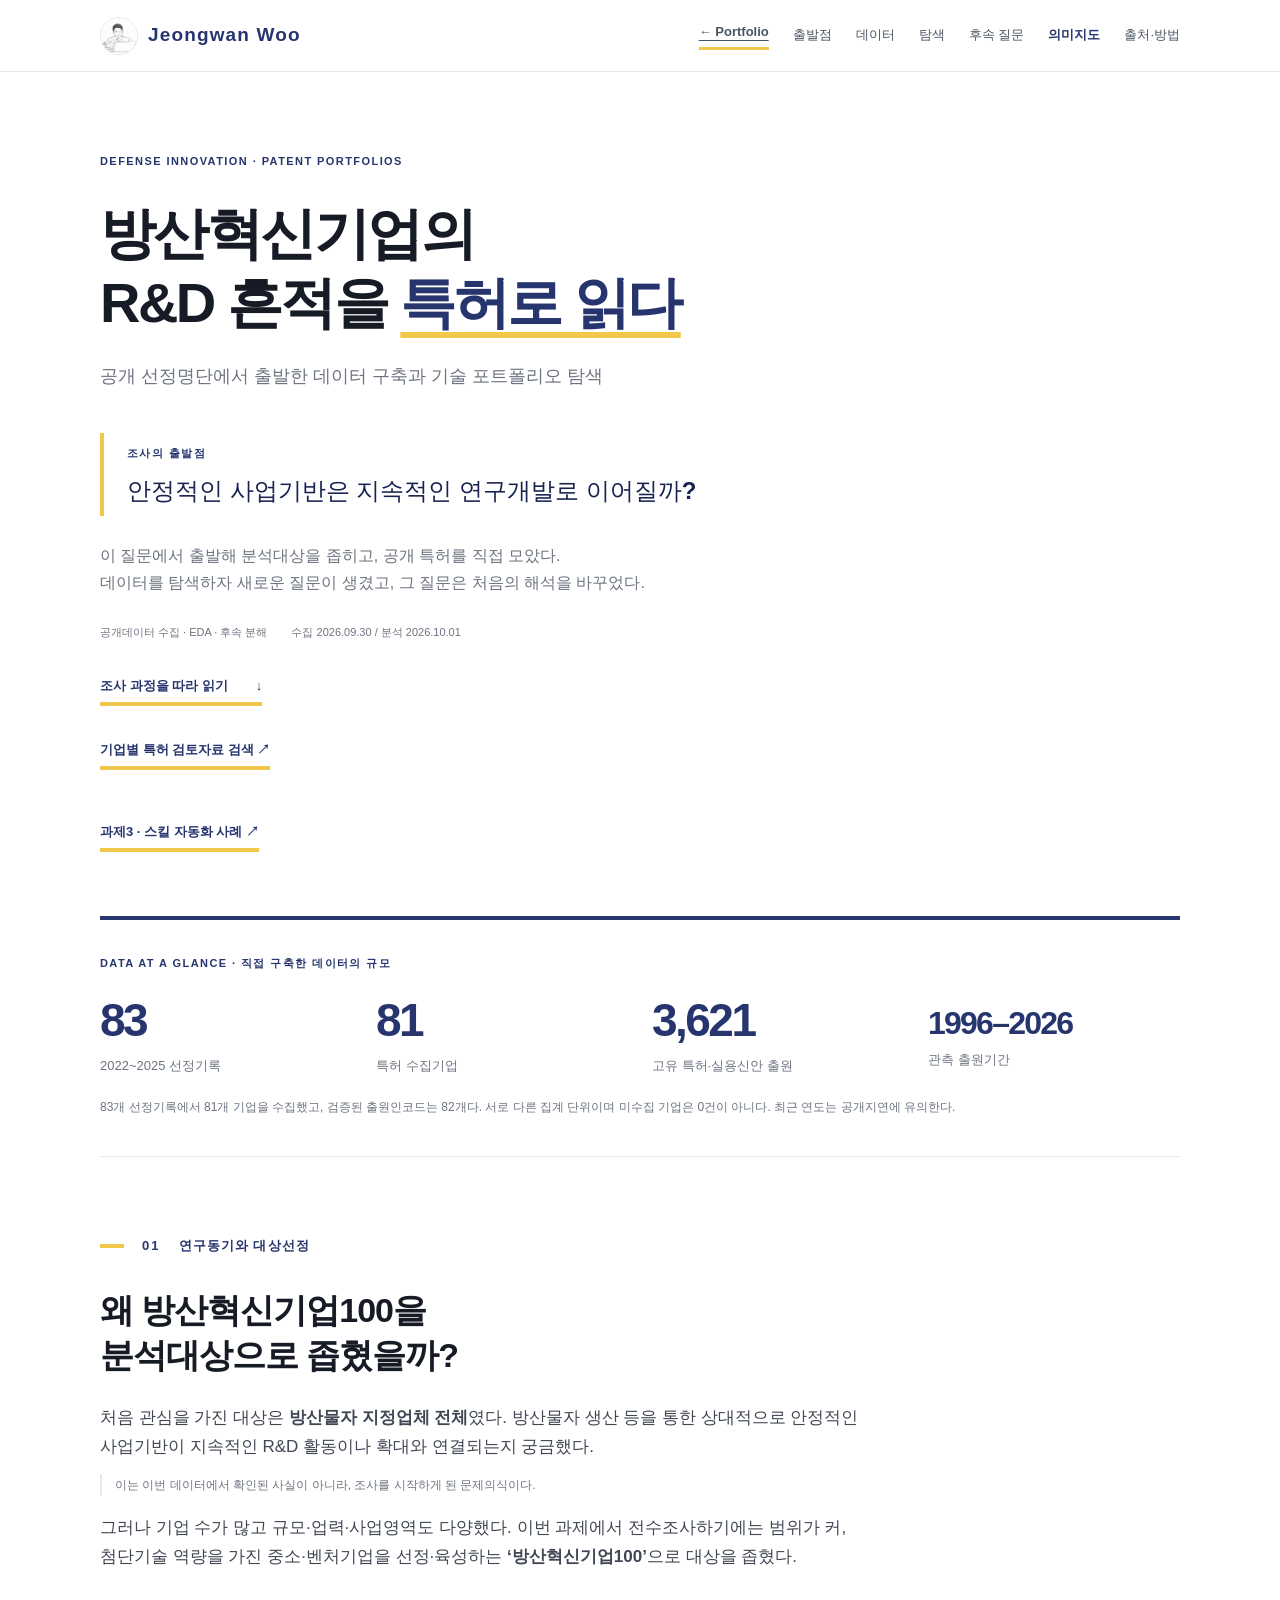
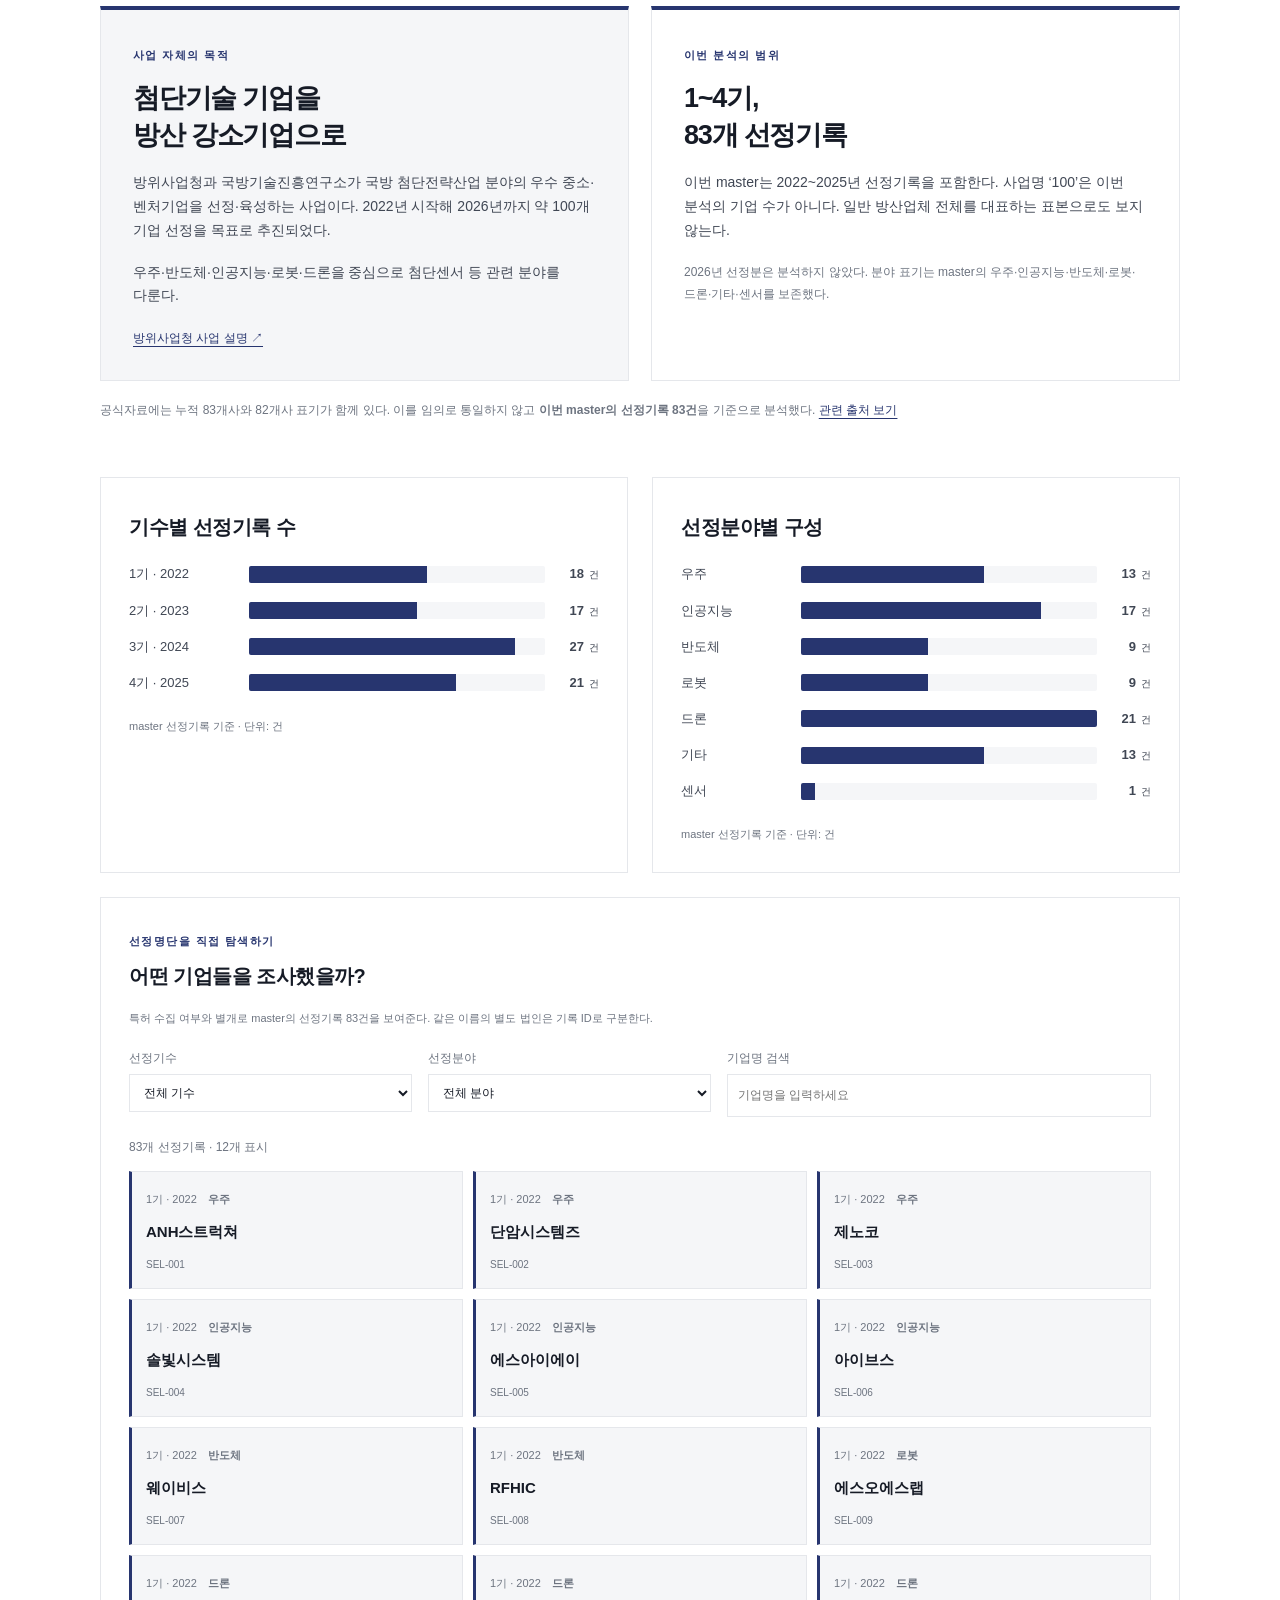
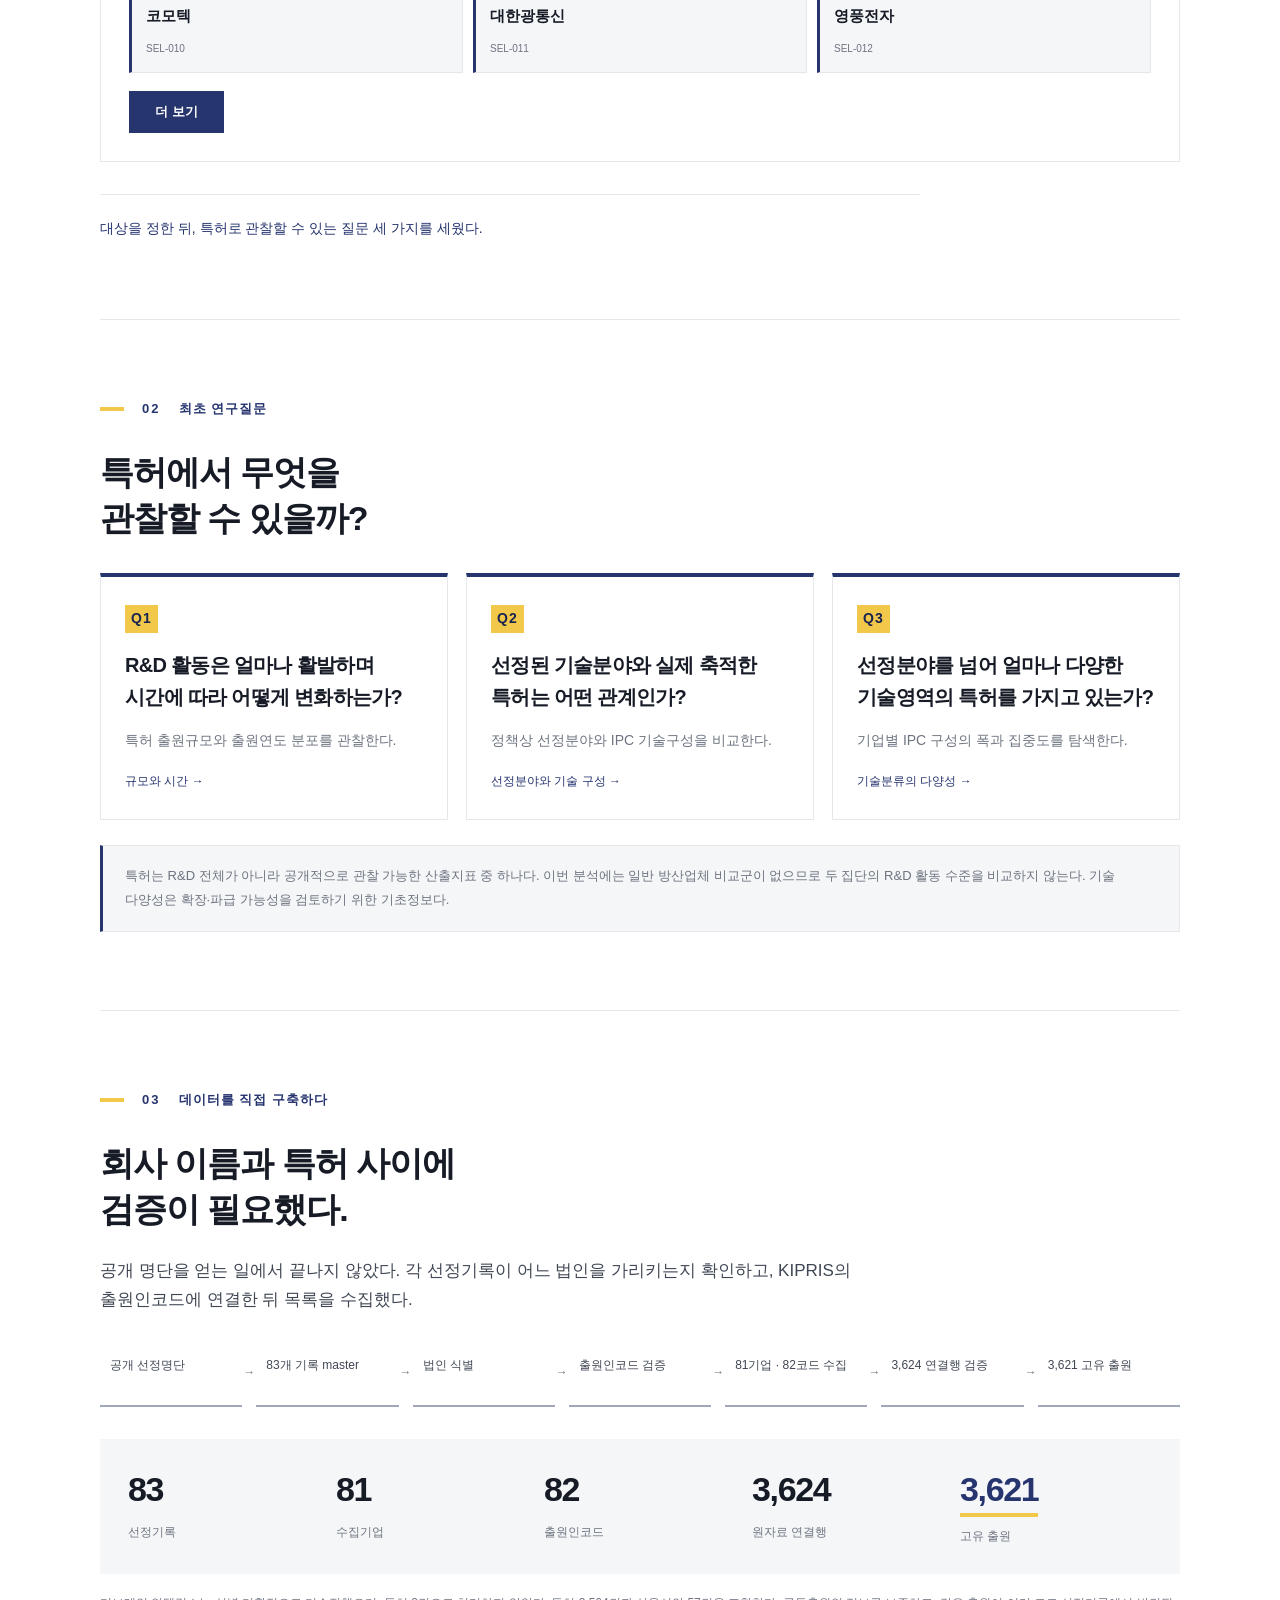
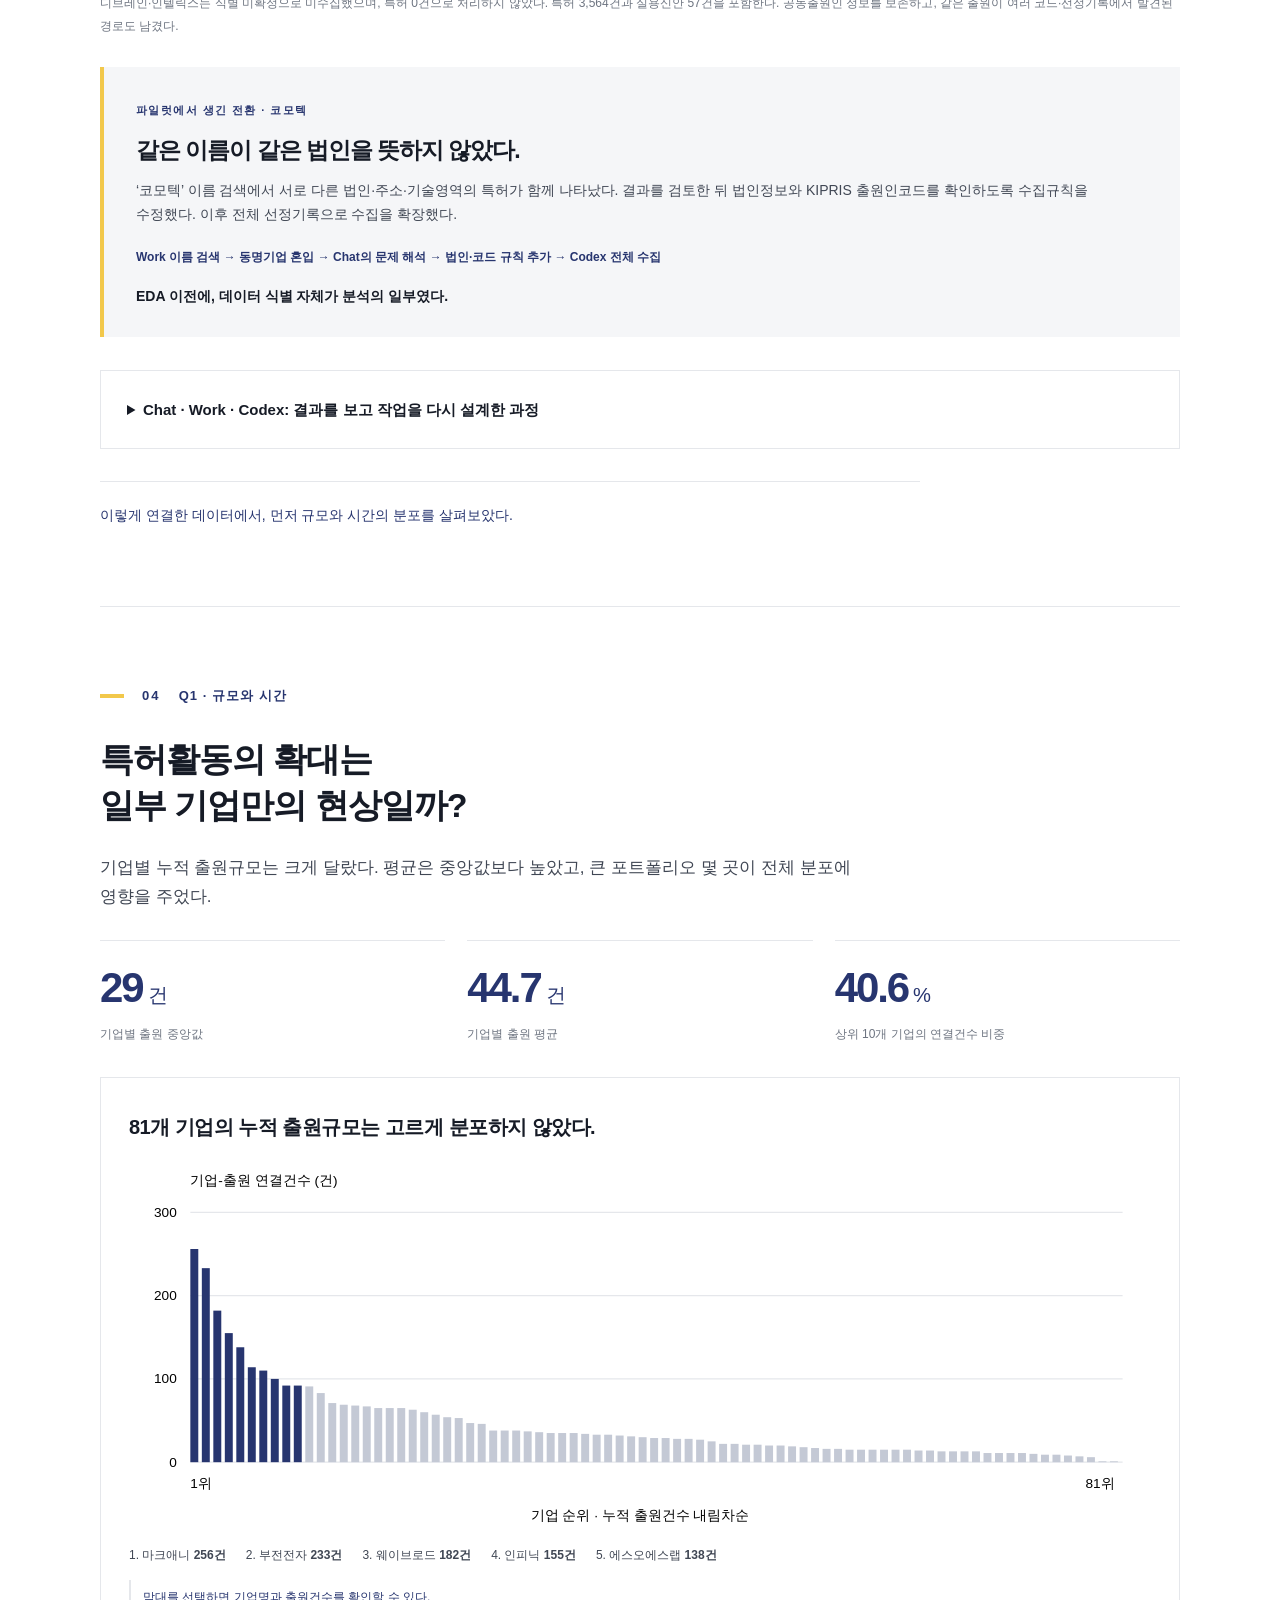
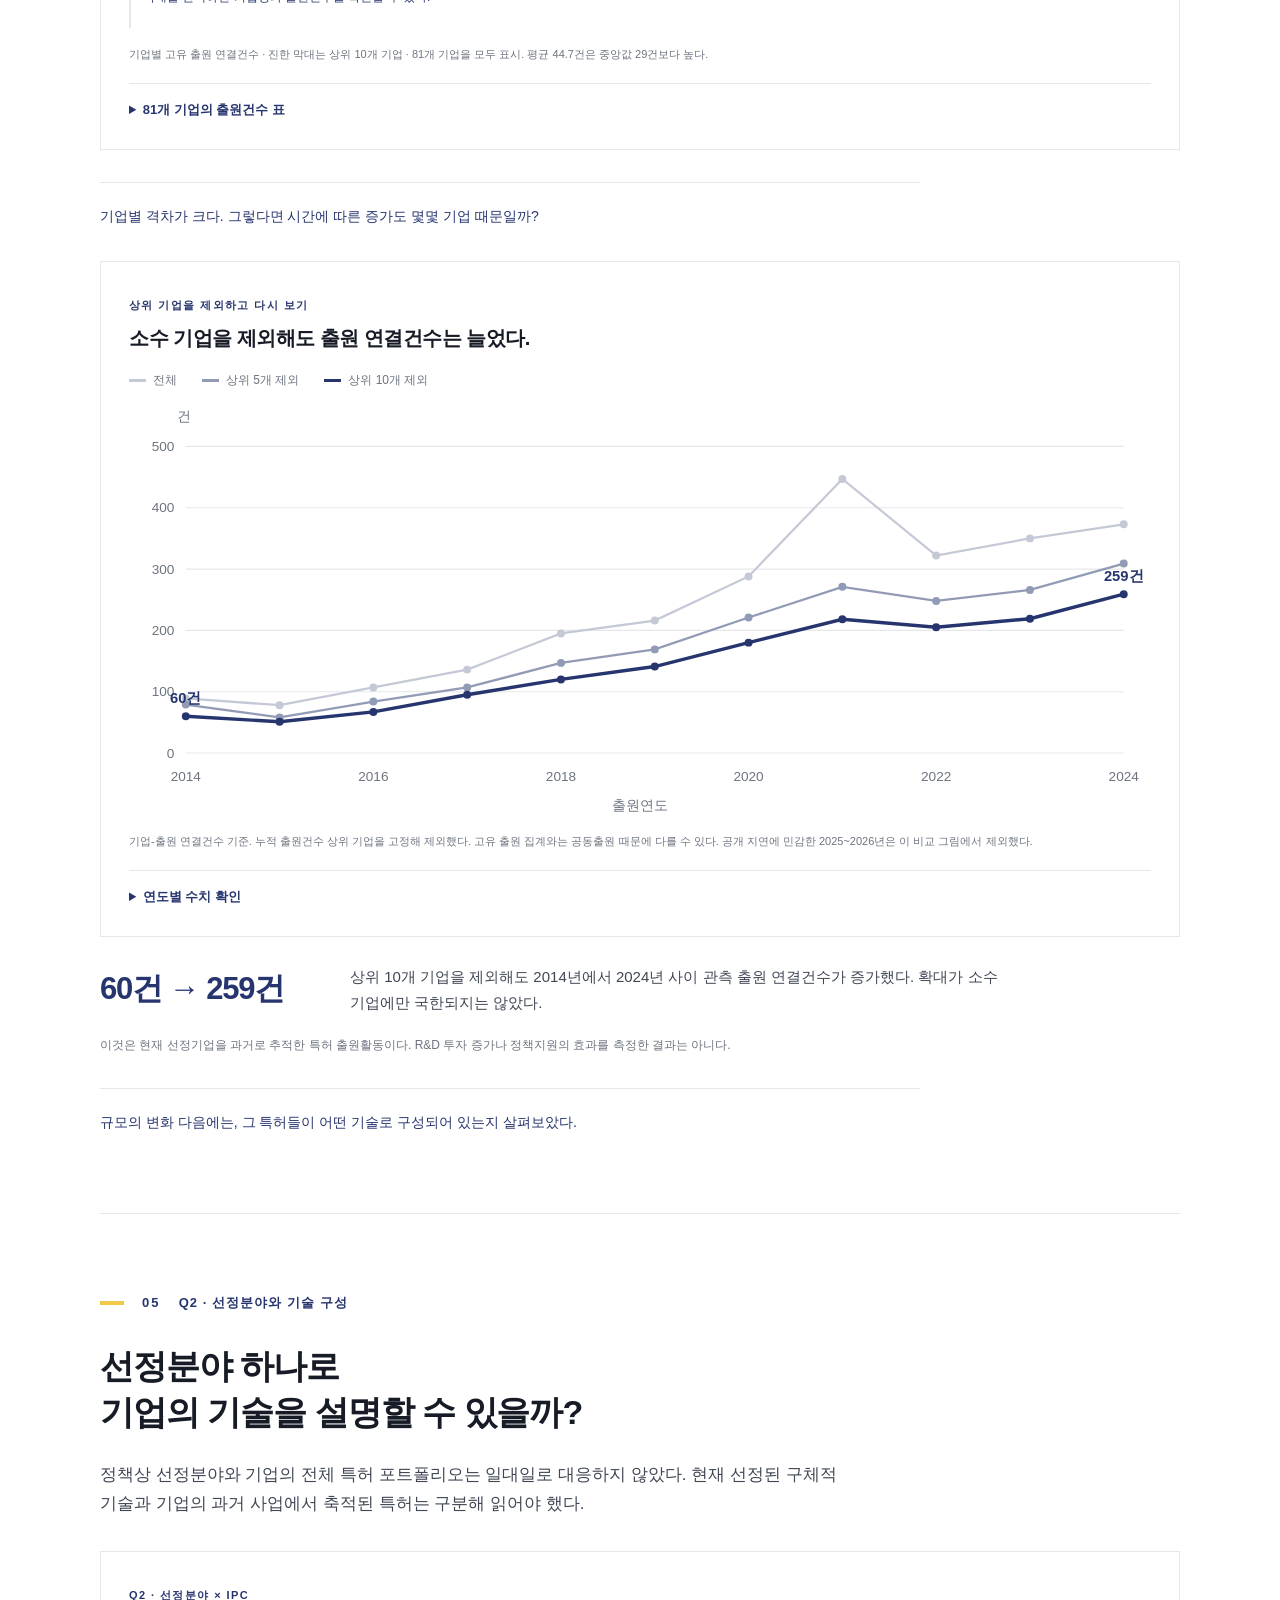
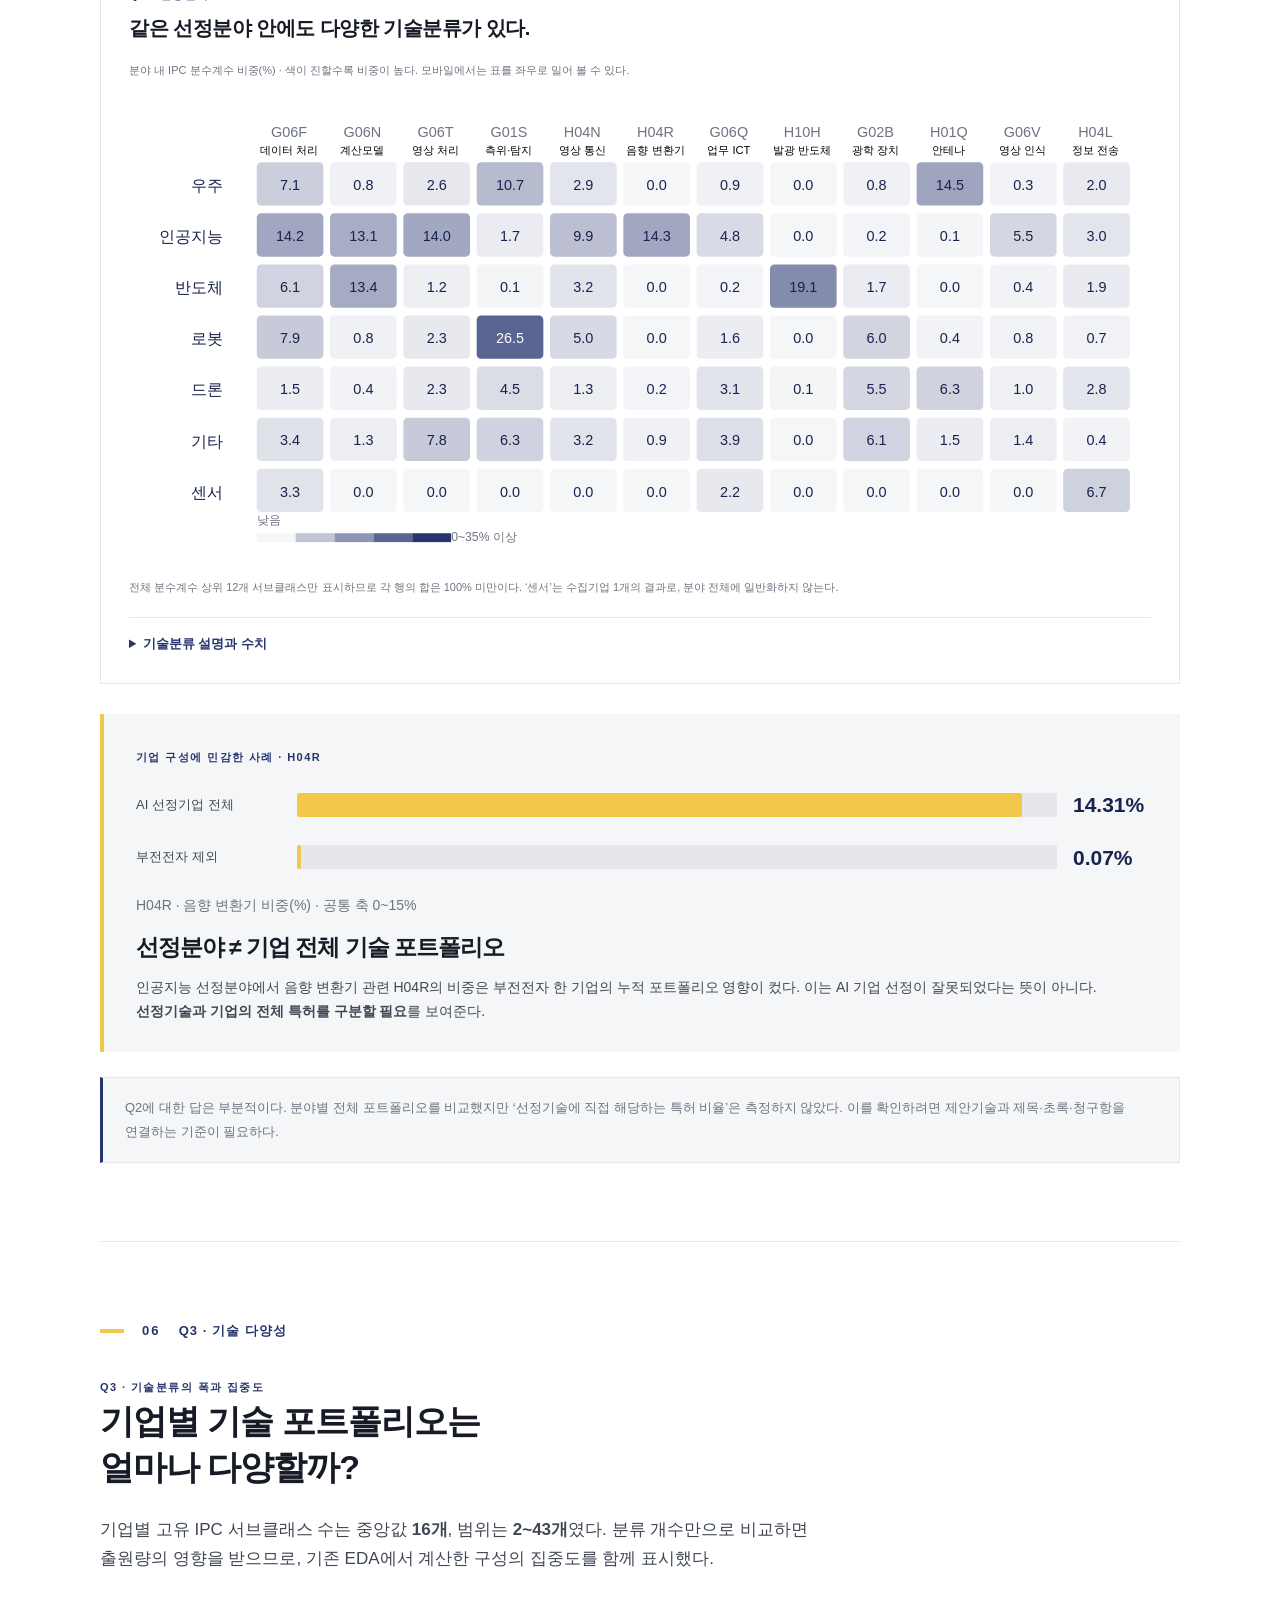
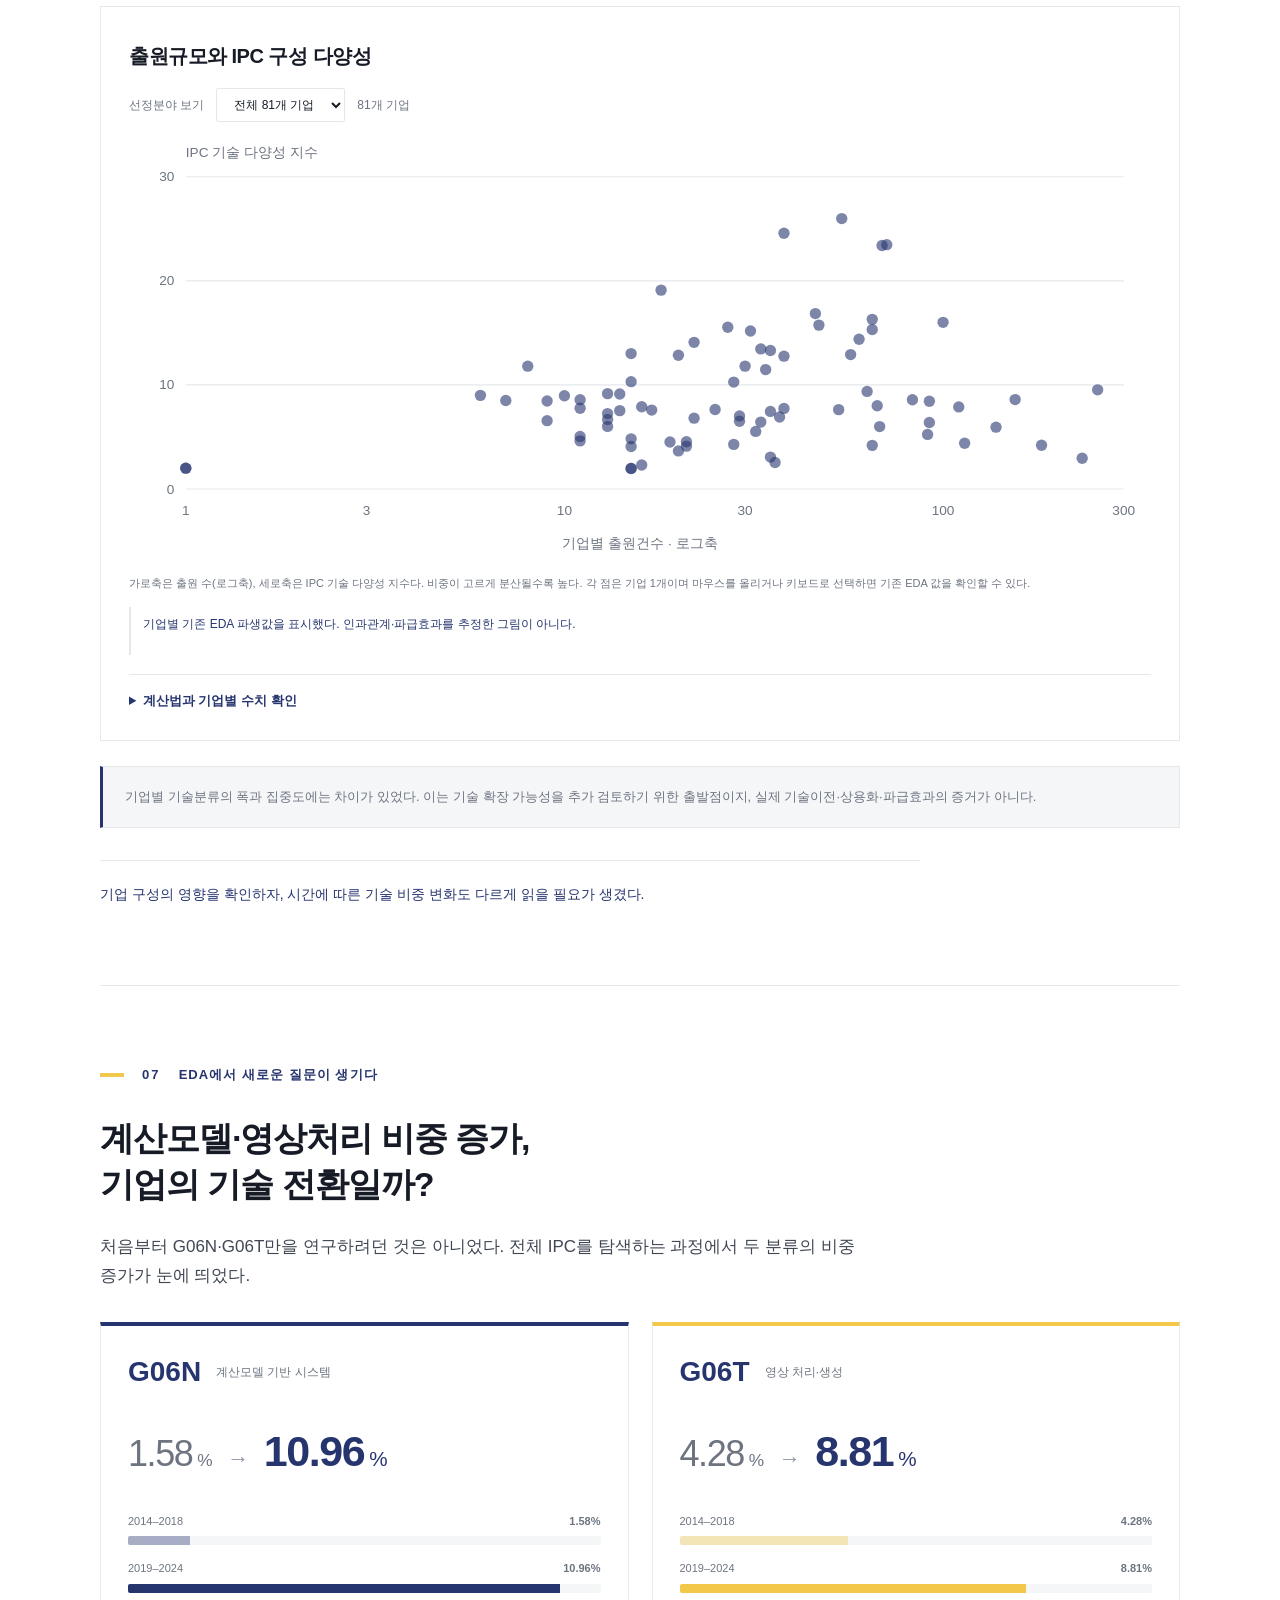
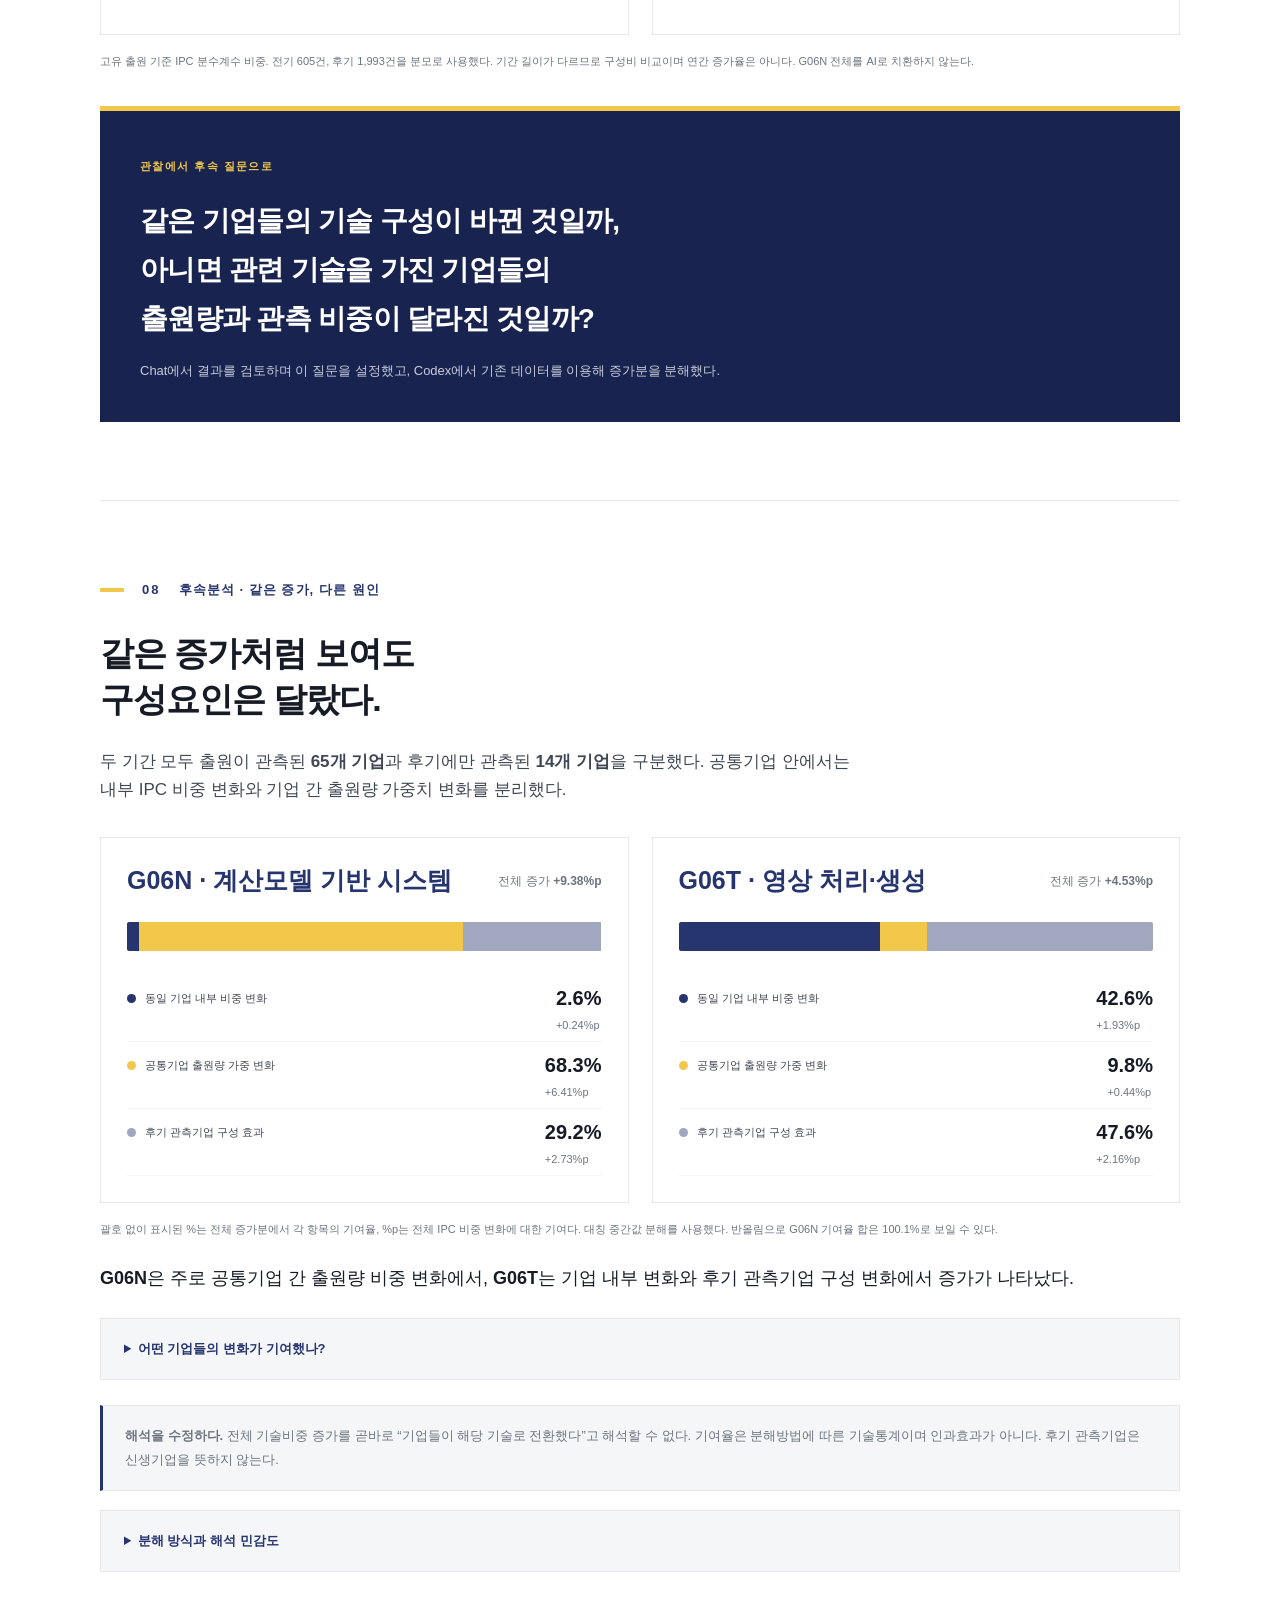
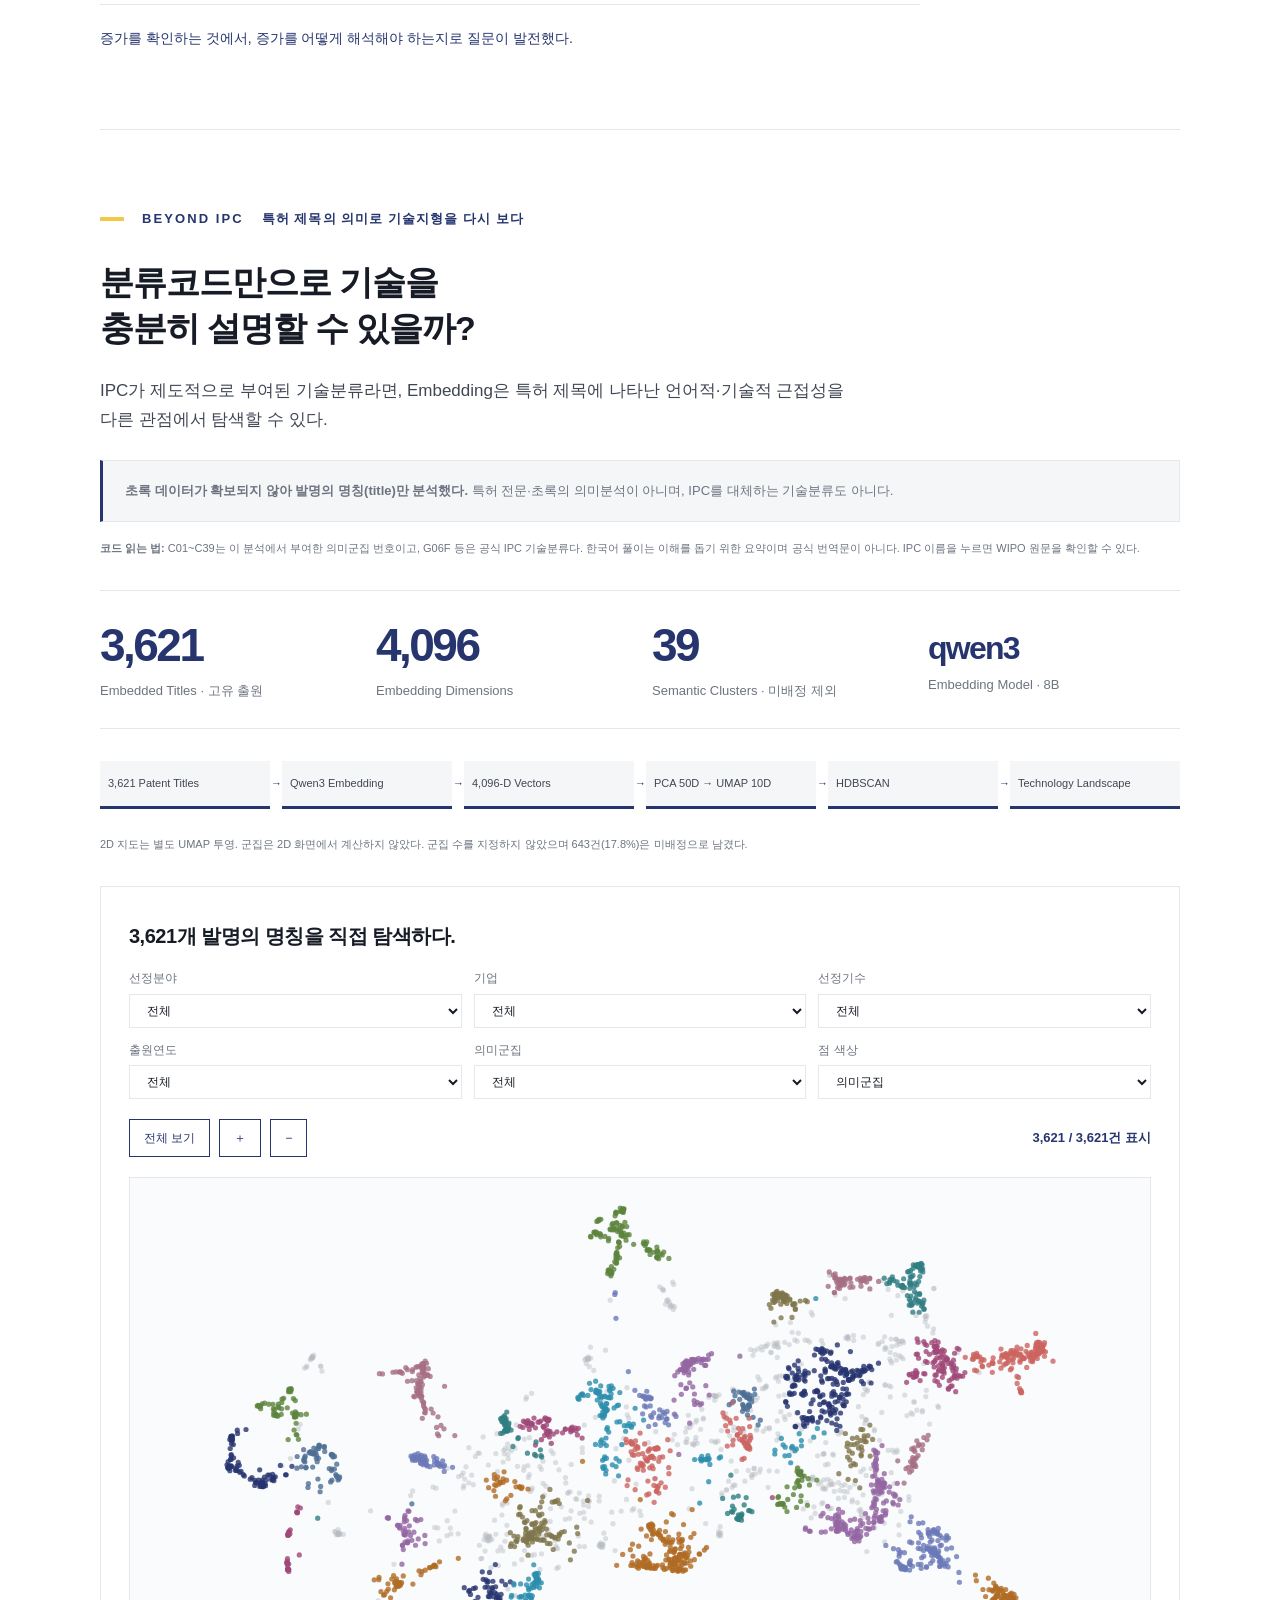
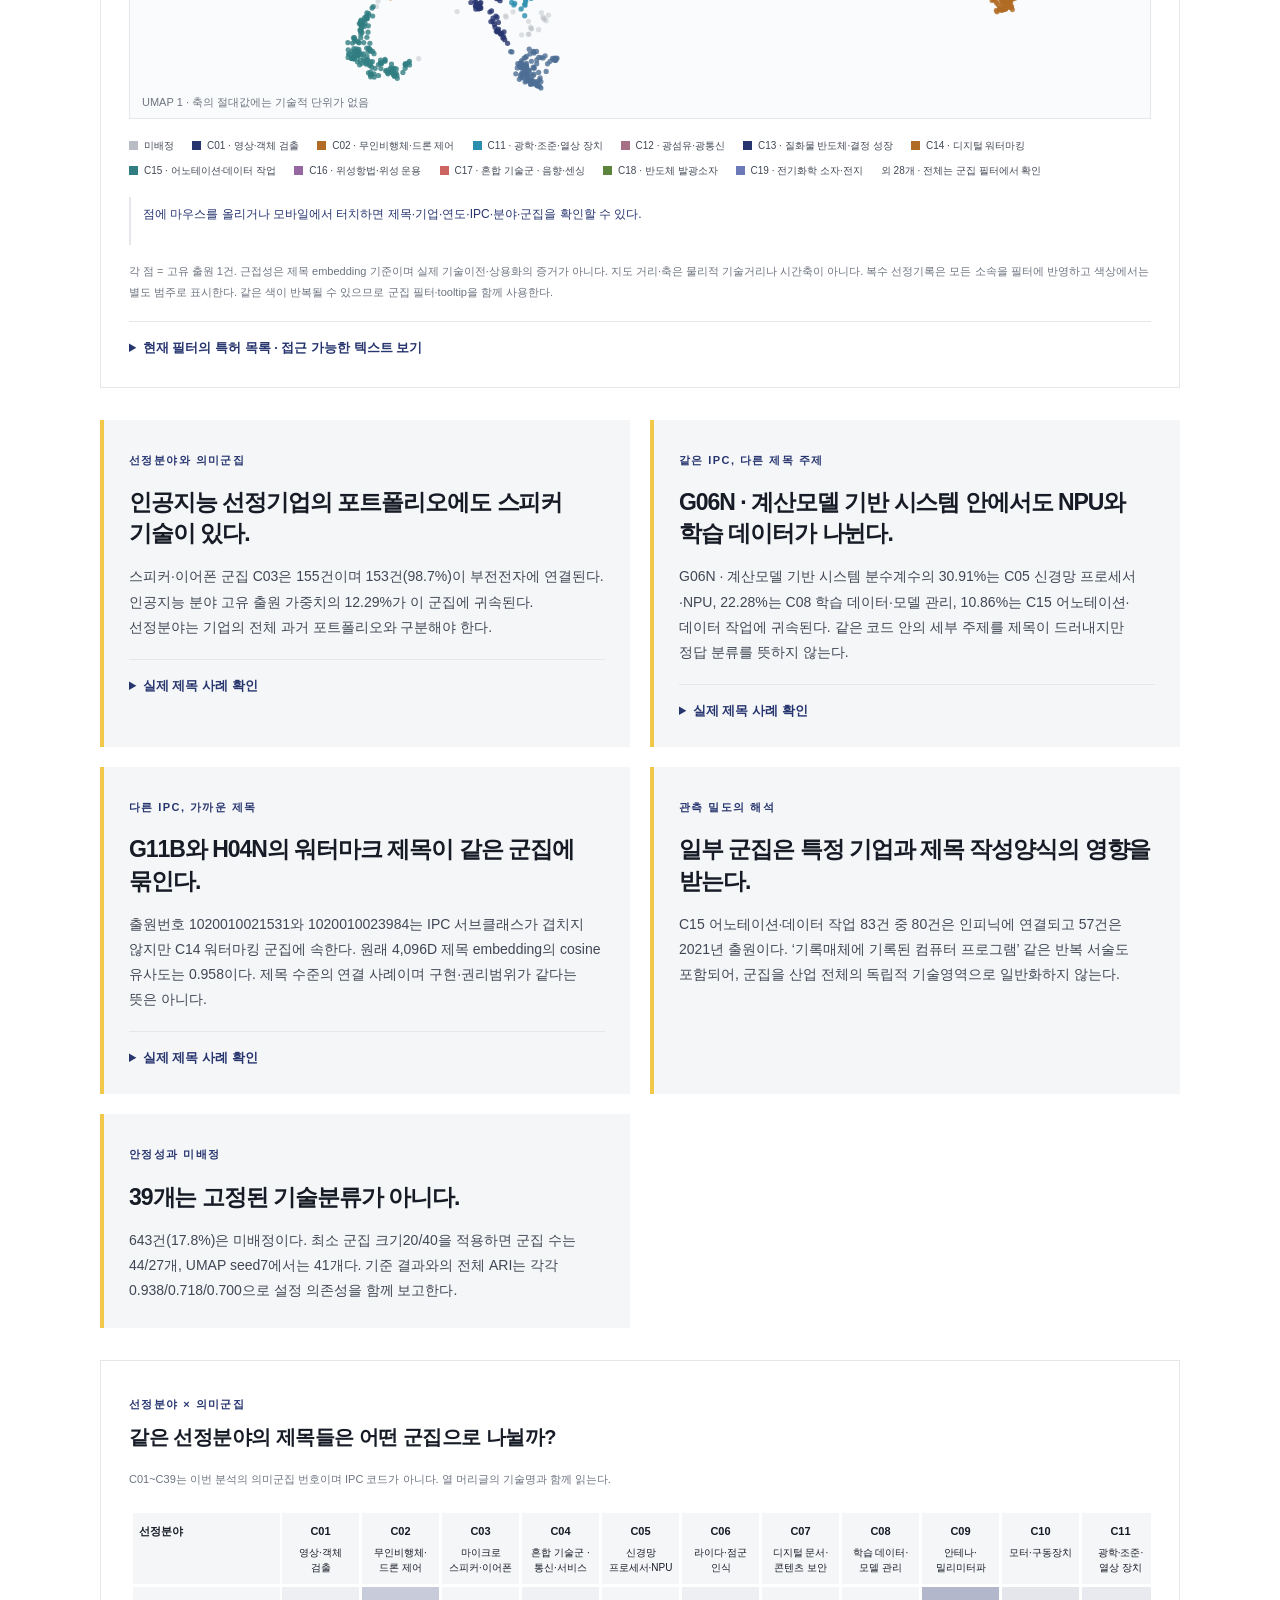
==== commit e25b09ad: "Add skill automation case links alongside company patent search" ====
--- a/assignment2/index.html
+++ b/assignment2/index.html
@@ -4,7 +4,7 @@
 <body><a class="skip" href="#main">본문으로 건너뛰기</a>
 <header class="site-head"><div class="nav-wrap"><a class="brand brand-profile" href="../index.html#about"><img src="assets/jeongwan-profile.png" alt="우정완 프로필 일러스트"><b>Jeongwan Woo</b></a><div class="menu"><a class="portfolio-link" href="../index.html">← Portfolio</a><nav class="sectionnav" aria-label="주요 구간"><a href="#origin">출발점</a><a href="#data">데이터</a><a href="#q1">탐색</a><a href="#followup">후속 질문</a><a href="#semantic">의미지도</a><a href="#methods">출처·방법</a></nav></div></div></header>
 <main id="main">
-<div class="hero wrap" id="top"><p class="eyebrow">DEFENSE INNOVATION · PATENT PORTFOLIOS</p><h1>방산혁신기업의<br>R&amp;D 흔적을 <span>특허로 읽다</span></h1><p class="subtitle">공개 선정명단에서 출발한 데이터 구축과 기술 포트폴리오 탐색</p><div class="hero-question"><span class="small-label">조사의 출발점</span><p>안정적인 사업기반은<br class="mobile-only"> 지속적인 연구개발로 이어질까?</p></div><p class="hero-intro">이 질문에서 출발해 분석대상을 좁히고, 공개 특허를 직접 모았다.<br class="desktop-only"> 데이터를 탐색하자 새로운 질문이 생겼고, 그 질문은 처음의 해석을 바꾸었다.</p><div class="meta"><span>공개데이터 수집 · EDA · 후속 분해</span><span>수집 2026.09.30 / 분석 2026.10.01</span></div><a class="reading-link" href="#origin">조사 과정을 따라 읽기 <span aria-hidden="true">↓</span></a><p><a class="reading-link" href="https://patent-review-automation.vercel.app/" target="_blank" rel="noopener">기업별 특허 검토자료 검색 ↗</a></p></div>
+<div class="hero wrap" id="top"><p class="eyebrow">DEFENSE INNOVATION · PATENT PORTFOLIOS</p><h1>방산혁신기업의<br>R&amp;D 흔적을 <span>특허로 읽다</span></h1><p class="subtitle">공개 선정명단에서 출발한 데이터 구축과 기술 포트폴리오 탐색</p><div class="hero-question"><span class="small-label">조사의 출발점</span><p>안정적인 사업기반은<br class="mobile-only"> 지속적인 연구개발로 이어질까?</p></div><p class="hero-intro">이 질문에서 출발해 분석대상을 좁히고, 공개 특허를 직접 모았다.<br class="desktop-only"> 데이터를 탐색하자 새로운 질문이 생겼고, 그 질문은 처음의 해석을 바꾸었다.</p><div class="meta"><span>공개데이터 수집 · EDA · 후속 분해</span><span>수집 2026.09.30 / 분석 2026.10.01</span></div><a class="reading-link" href="#origin">조사 과정을 따라 읽기 <span aria-hidden="true">↓</span></a><p><a class="reading-link" href="https://patent-review-automation.vercel.app/" target="_blank" rel="noopener">기업별 특허 검토자료 검색 ↗</a></p><p><a class="reading-link" href="https://patent-review-automation.vercel.app/case.html" target="_blank" rel="noopener">과제3 · 스킬 자동화 사례 ↗</a></p></div>
 
 <section class="wrap glance" aria-label="Data at a glance"><span class="small-label">DATA AT A GLANCE · 직접 구축한 데이터의 규모</span><div class="glance-grid"><div><strong>83</strong><span>2022~2025 선정기록</span></div><div><strong>81</strong><span>특허 수집기업</span></div><div><strong>3,621</strong><span>고유 특허·실용신안 출원</span></div><div><strong>1996–2026</strong><span>관측 출원기간</span></div></div><p class="note">83개 선정기록에서 81개 기업을 수집했고, 검증된 출원인코드는 82개다. 서로 다른 집계 단위이며 미수집 기업은 0건이 아니다. 최근 연도는 공개지연에 유의한다.</p></section><section class="chapter wrap" id="origin"><div class="chapter-index">01 <span>연구동기와 대상선정</span></div><h2>왜 방산혁신기업100을<br>분석대상으로 좁혔을까?</h2><div class="prose"><p>처음 관심을 가진 대상은 <strong>방산물자 지정업체 전체</strong>였다. 방산물자 생산 등을 통한 상대적으로 안정적인 사업기반이 지속적인 R&amp;D 활동이나 확대와 연결되는지 궁금했다.</p><p class="note inline">이는 이번 데이터에서 확인된 사실이 아니라, 조사를 시작하게 된 문제의식이다.</p><p>그러나 기업 수가 많고 규모·업력·사업영역도 다양했다. 이번 과제에서 전수조사하기에는 범위가 커, 첨단기술 역량을 가진 중소·벤처기업을 선정·육성하는 <strong>‘방산혁신기업100’</strong>으로 대상을 좁혔다.</p></div>
 <div class="scope-grid"><article class="scope-card policy"><span class="small-label">사업 자체의 목적</span><h3>첨단기술 기업을<br>방산 강소기업으로</h3><p>방위사업청과 국방기술진흥연구소가 국방 첨단전략산업 분야의 우수 중소·벤처기업을 선정·육성하는 사업이다. 2022년 시작해 2026년까지 약 100개 기업 선정을 목표로 추진되었다.</p><p>우주·반도체·인공지능·로봇·드론을 중심으로 첨단센서 등 관련 분야를 다룬다.</p><a class="source-ref" href="#source-policy">방위사업청 사업 설명 ↗</a></article><article class="scope-card study"><span class="small-label">이번 분석의 범위</span><h3>1~4기,<br>83개 선정기록</h3><p>이번 master는 2022~2025년 선정기록을 포함한다. 사업명 ‘100’은 이번 분석의 기업 수가 아니다. 일반 방산업체 전체를 대표하는 표본으로도 보지 않는다.</p><p class="note">2026년 선정분은 분석하지 않았다. 분야 표기는 master의 우주·인공지능·반도체·로봇·드론·기타·센서를 보존했다.</p></article></div><p class="note">공식자료에는 누적 83개사와 82개사 표기가 함께 있다. 이를 임의로 통일하지 않고 <strong>이번 master의 선정기록 83건</strong>을 기준으로 분석했다. <a href="#source-counts">관련 출처 보기</a></p><div class="scope-charts"><figure class="figure mini-chart"><figcaption><h3>기수별 선정기록 수</h3></figcaption><div class="horizontal-bars"><div class="hbar-row"><span>1기 · 2022</span><div class="hbar-track"><i style="width:60.0000%"></i></div><b>18<small>건</small></b></div><div class="hbar-row"><span>2기 · 2023</span><div class="hbar-track"><i style="width:56.6667%"></i></div><b>17<small>건</small></b></div><div class="hbar-row"><span>3기 · 2024</span><div class="hbar-track"><i style="width:90.0000%"></i></div><b>27<small>건</small></b></div><div class="hbar-row"><span>4기 · 2025</span><div class="hbar-track"><i style="width:70.0000%"></i></div><b>21<small>건</small></b></div></div><p class="chart-note">master 선정기록 기준 · 단위: 건</p></figure><figure class="figure mini-chart"><figcaption><h3>선정분야별 구성</h3></figcaption><div class="horizontal-bars"><div class="hbar-row"><span>우주</span><div class="hbar-track"><i style="width:61.9048%"></i></div><b>13<small>건</small></b></div><div class="hbar-row"><span>인공지능</span><div class="hbar-track"><i style="width:80.9524%"></i></div><b>17<small>건</small></b></div><div class="hbar-row"><span>반도체</span><div class="hbar-track"><i style="width:42.8571%"></i></div><b>9<small>건</small></b></div><div class="hbar-row"><span>로봇</span><div class="hbar-track"><i style="width:42.8571%"></i></div><b>9<small>건</small></b></div><div class="hbar-row"><span>드론</span><div class="hbar-track"><i style="width:100.0000%"></i></div><b>21<small>건</small></b></div><div class="hbar-row"><span>기타</span><div class="hbar-track"><i style="width:61.9048%"></i></div><b>13<small>건</small></b></div><div class="hbar-row"><span>센서</span><div class="hbar-track"><i style="width:4.7619%"></i></div><b>1<small>건</small></b></div></div><p class="chart-note">master 선정기록 기준 · 단위: 건</p></figure></div><div class="figure explorer" id="company-explorer"><span class="small-label">선정명단을 직접 탐색하기</span><h3>어떤 기업들을 조사했을까?</h3><p class="chart-note">특허 수집 여부와 별개로 master의 선정기록 83건을 보여준다. 같은 이름의 별도 법인은 기록 ID로 구분한다.</p><div class="explorer-controls"><label>선정기수<select id="cohort-select" aria-label="선정기수"><option value="all">전체 기수</option><option value="1">1기</option><option value="2">2기</option><option value="3">3기</option><option value="4">4기</option></select></label><label>선정분야<select id="explorer-field" aria-label="선정분야"><option value="all">전체 분야</option><option value="우주">우주</option><option value="인공지능">인공지능</option><option value="반도체">반도체</option><option value="로봇">로봇</option><option value="드론">드론</option><option value="기타">기타</option><option value="센서">센서</option></select></label><label>기업명 검색<input id="company-search" aria-label="기업명 검색" type="search" placeholder="기업명을 입력하세요"></label></div><p id="explorer-status" aria-live="polite">83개 선정기록 · 처음 12개 표시</p><div class="explorer-grid"><article class="explorer-card" data-cohort="1" data-field="우주" data-name="ANH스트럭쳐"><span>1기 · 2022 <b>우주</b></span><h4>ANH스트럭쳐</h4><small>SEL-001</small></article><article class="explorer-card" data-cohort="1" data-field="우주" data-name="단암시스템즈"><span>1기 · 2022 <b>우주</b></span><h4>단암시스템즈</h4><small>SEL-002</small></article><article class="explorer-card" data-cohort="1" data-field="우주" data-name="제노코"><span>1기 · 2022 <b>우주</b></span><h4>제노코</h4><small>SEL-003</small></article><article class="explorer-card" data-cohort="1" data-field="인공지능" data-name="솔빛시스템"><span>1기 · 2022 <b>인공지능</b></span><h4>솔빛시스템</h4><small>SEL-004</small></article><article class="explorer-card" data-cohort="1" data-field="인공지능" data-name="에스아이에이"><span>1기 · 2022 <b>인공지능</b></span><h4>에스아이에이</h4><small>SEL-005</small></article><article class="explorer-card" data-cohort="1" data-field="인공지능" data-name="아이브스"><span>1기 · 2022 <b>인공지능</b></span><h4>아이브스</h4><small>SEL-006</small></article><article class="explorer-card" data-cohort="1" data-field="반도체" data-name="웨이비스"><span>1기 · 2022 <b>반도체</b></span><h4>웨이비스</h4><small>SEL-007</small></article><article class="explorer-card" data-cohort="1" data-field="반도체" data-name="RFHIC"><span>1기 · 2022 <b>반도체</b></span><h4>RFHIC</h4><small>SEL-008</small></article><article class="explorer-card" data-cohort="1" data-field="로봇" data-name="에스오에스랩"><span>1기 · 2022 <b>로봇</b></span><h4>에스오에스랩</h4><small>SEL-009</small></article><article class="explorer-card" data-cohort="1" data-field="드론" data-name="코모텍"><span>1기 · 2022 <b>드론</b></span><h4>코모텍</h4><small>SEL-010</small></article><article class="explorer-card" data-cohort="1" data-field="드론" data-name="대한광통신"><span>1기 · 2022 <b>드론</b></span><h4>대한광통신</h4><small>SEL-011</small></article><article class="explorer-card" data-cohort="1" data-field="드론" data-name="영풍전자"><span>1기 · 2022 <b>드론</b></span><h4>영풍전자</h4><small>SEL-012</small></article><article class="explorer-card" data-cohort="1" data-field="드론" data-name="빅텍"><span>1기 · 2022 <b>드론</b></span><h4>빅텍</h4><small>SEL-013</small></article><article class="explorer-card" data-cohort="1" data-field="드론" data-name="네스앤텍"><span>1기 · 2022 <b>드론</b></span><h4>네스앤텍</h4><small>SEL-014</small></article><article class="explorer-card" data-cohort="1" data-field="기타" data-name="아이블포토닉스"><span>1기 · 2022 <b>기타</b></span><h4>아이블포토닉스</h4><small>SEL-015</small></article><article class="explorer-card" data-cohort="1" data-field="기타" data-name="스탠다드시험연구소"><span>1기 · 2022 <b>기타</b></span><h4>스탠다드시험연구소</h4><small>SEL-016</small></article><article class="explorer-card" data-cohort="1" data-field="기타" data-name="우리별"><span>1기 · 2022 <b>기타</b></span><h4>우리별</h4><small>SEL-017</small></article><article class="explorer-card" data-cohort="1" data-field="기타" data-name="성신디펜스솔루션"><span>1기 · 2022 <b>기타</b></span><h4>성신디펜스솔루션</h4><small>SEL-018</small></article><article class="explorer-card" data-cohort="2" data-field="우주" data-name="하나에이엠티"><span>2기 · 2023 <b>우주</b></span><h4>하나에이엠티</h4><small>SEL-019</small></article><article class="explorer-card" data-cohort="2" data-field="우주" data-name="루미르"><span>2기 · 2023 <b>우주</b></span><h4>루미르</h4><small>SEL-020</small></article><article class="explorer-card" data-cohort="2" data-field="인공지능" data-name="코난테크놀로지"><span>2기 · 2023 <b>인공지능</b></span><h4>코난테크놀로지</h4><small>SEL-021</small></article><article class="explorer-card" data-cohort="2" data-field="인공지능" data-name="다비오"><span>2기 · 2023 <b>인공지능</b></span><h4>다비오</h4><small>SEL-022</small></article><article class="explorer-card" data-cohort="2" data-field="인공지능" data-name="인피닉"><span>2기 · 2023 <b>인공지능</b></span><h4>인피닉</h4><small>SEL-023</small></article><article class="explorer-card" data-cohort="2" data-field="반도체" data-name="웨이브피아"><span>2기 · 2023 <b>반도체</b></span><h4>웨이브피아</h4><small>SEL-024</small></article><article class="explorer-card" data-cohort="2" data-field="반도체" data-name="쿠오핀"><span>2기 · 2023 <b>반도체</b></span><h4>쿠오핀</h4><small>SEL-025</small></article><article class="explorer-card" data-cohort="2" data-field="로봇" data-name="마이크로인피니티"><span>2기 · 2023 <b>로봇</b></span><h4>마이크로인피니티</h4><small>SEL-026</small></article><article class="explorer-card" data-cohort="2" data-field="로봇" data-name="컨트로맥스"><span>2기 · 2023 <b>로봇</b></span><h4>컨트로맥스</h4><small>SEL-027</small></article><article class="explorer-card" data-cohort="2" data-field="로봇" data-name="링크플로우"><span>2기 · 2023 <b>로봇</b></span><h4>링크플로우</h4><small>SEL-028</small></article><article class="explorer-card" data-cohort="2" data-field="드론" data-name="두타기술"><span>2기 · 2023 <b>드론</b></span><h4>두타기술</h4><small>SEL-029</small></article><article class="explorer-card" data-cohort="2" data-field="드론" data-name="니어스랩"><span>2기 · 2023 <b>드론</b></span><h4>니어스랩</h4><small>SEL-030</small></article><article class="explorer-card" data-cohort="2" data-field="드론" data-name="파블로항공"><span>2기 · 2023 <b>드론</b></span><h4>파블로항공</h4><small>SEL-031</small></article><article class="explorer-card" data-cohort="2" data-field="드론" data-name="센서피아"><span>2기 · 2023 <b>드론</b></span><h4>센서피아</h4><small>SEL-032</small></article><article class="explorer-card" data-cohort="2" data-field="드론" data-name="디브레인"><span>2기 · 2023 <b>드론</b></span><h4>디브레인</h4><small>SEL-033 · 식별 미확정·미수집</small></article><article class="explorer-card" data-cohort="2" data-field="기타" data-name="아이디케이"><span>2기 · 2023 <b>기타</b></span><h4>아이디케이</h4><small>SEL-034</small></article><article class="explorer-card" data-cohort="2" data-field="기타" data-name="심네트"><span>2기 · 2023 <b>기타</b></span><h4>심네트</h4><small>SEL-035</small></article><article class="explorer-card" data-cohort="3" data-field="우주" data-name="솔탑"><span>3기 · 2024 <b>우주</b></span><h4>솔탑</h4><small>SEL-036</small></article><article class="explorer-card" data-cohort="3" data-field="우주" data-name="두시텍"><span>3기 · 2024 <b>우주</b></span><h4>두시텍</h4><small>SEL-037</small></article><article class="explorer-card" data-cohort="3" data-field="우주" data-name="아이스펙"><span>3기 · 2024 <b>우주</b></span><h4>아이스펙</h4><small>SEL-038</small></article><article class="explorer-card" data-cohort="3" data-field="우주" data-name="코모텍"><span>3기 · 2024 <b>우주</b></span><h4>코모텍</h4><small>SEL-039</small></article><article class="explorer-card" data-cohort="3" data-field="인공지능" data-name="펀진"><span>3기 · 2024 <b>인공지능</b></span><h4>펀진</h4><small>SEL-040</small></article><article class="explorer-card" data-cohort="3" data-field="인공지능" data-name="젠젠에이아이"><span>3기 · 2024 <b>인공지능</b></span><h4>젠젠에이아이</h4><small>SEL-041</small></article><article class="explorer-card" data-cohort="3" data-field="인공지능" data-name="모라이"><span>3기 · 2024 <b>인공지능</b></span><h4>모라이</h4><small>SEL-042</small></article><article class="explorer-card" data-cohort="3" data-field="인공지능" data-name="코클"><span>3기 · 2024 <b>인공지능</b></span><h4>코클</h4><small>SEL-043</small></article><article class="explorer-card" data-cohort="3" data-field="인공지능" data-name="마키나락스"><span>3기 · 2024 <b>인공지능</b></span><h4>마키나락스</h4><small>SEL-044</small></article><article class="explorer-card" data-cohort="3" data-field="반도체" data-name="퓨리오사에이아이"><span>3기 · 2024 <b>반도체</b></span><h4>퓨리오사에이아이</h4><small>SEL-045</small></article><article class="explorer-card" data-cohort="3" data-field="반도체" data-name="옵토웰"><span>3기 · 2024 <b>반도체</b></span><h4>옵토웰</h4><small>SEL-046</small></article><article class="explorer-card" data-cohort="3" data-field="반도체" data-name="웨이브로드"><span>3기 · 2024 <b>반도체</b></span><h4>웨이브로드</h4><small>SEL-047</small></article><article class="explorer-card" data-cohort="3" data-field="로봇" data-name="에이유"><span>3기 · 2024 <b>로봇</b></span><h4>에이유</h4><small>SEL-048</small></article><article class="explorer-card" data-cohort="3" data-field="로봇" data-name="포멀웍스"><span>3기 · 2024 <b>로봇</b></span><h4>포멀웍스</h4><small>SEL-049</small></article><article class="explorer-card" data-cohort="3" data-field="드론" data-name="유비파이"><span>3기 · 2024 <b>드론</b></span><h4>유비파이</h4><small>SEL-050</small></article><article class="explorer-card" data-cohort="3" data-field="드론" data-name="소나테크"><span>3기 · 2024 <b>드론</b></span><h4>소나테크</h4><small>SEL-051</small></article><article class="explorer-card" data-cohort="3" data-field="드론" data-name="유뱃"><span>3기 · 2024 <b>드론</b></span><h4>유뱃</h4><small>SEL-052</small></article><article class="explorer-card" data-cohort="3" data-field="드론" data-name="아이티사이언스"><span>3기 · 2024 <b>드론</b></span><h4>아이티사이언스</h4><small>SEL-053</small></article><article class="explorer-card" data-cohort="3" data-field="드론" data-name="패리티"><span>3기 · 2024 <b>드론</b></span><h4>패리티</h4><small>SEL-054</small></article><article class="explorer-card" data-cohort="3" data-field="드론" data-name="위플로"><span>3기 · 2024 <b>드론</b></span><h4>위플로</h4><small>SEL-055</small></article><article class="explorer-card" data-cohort="3" data-field="기타" data-name="삼정오토메이션"><span>3기 · 2024 <b>기타</b></span><h4>삼정오토메이션</h4><small>SEL-056</small></article><article class="explorer-card" data-cohort="3" data-field="기타" data-name="인텔릭스"><span>3기 · 2024 <b>기타</b></span><h4>인텔릭스</h4><small>SEL-057 · 식별 미확정·미수집</small></article><article class="explorer-card" data-cohort="3" data-field="기타" data-name="덕산넵코어스"><span>3기 · 2024 <b>기타</b></span><h4>덕산넵코어스</h4><small>SEL-058</small></article><article class="explorer-card" data-cohort="3" data-field="기타" data-name="버넥트"><span>3기 · 2024 <b>기타</b></span><h4>버넥트</h4><small>SEL-059</small></article><article class="explorer-card" data-cohort="3" data-field="기타" data-name="이오시스템"><span>3기 · 2024 <b>기타</b></span><h4>이오시스템</h4><small>SEL-060</small></article><article class="explorer-card" data-cohort="3" data-field="기타" data-name="휴라"><span>3기 · 2024 <b>기타</b></span><h4>휴라</h4><small>SEL-061</small></article><article class="explorer-card" data-cohort="3" data-field="기타" data-name="삼영기계"><span>3기 · 2024 <b>기타</b></span><h4>삼영기계</h4><small>SEL-062</small></article><article class="explorer-card" data-cohort="4" data-field="우주" data-name="스텝랩"><span>4기 · 2025 <b>우주</b></span><h4>스텝랩</h4><small>SEL-063</small></article><article class="explorer-card" data-cohort="4" data-field="우주" data-name="극동통신"><span>4기 · 2025 <b>우주</b></span><h4>극동통신</h4><small>SEL-064</small></article><article class="explorer-card" data-cohort="4" data-field="우주" data-name="나라스페이스 테크놀로지"><span>4기 · 2025 <b>우주</b></span><h4>나라스페이스 테크놀로지</h4><small>SEL-065</small></article><article class="explorer-card" data-cohort="4" data-field="우주" data-name="스페이스맵"><span>4기 · 2025 <b>우주</b></span><h4>스페이스맵</h4><small>SEL-066</small></article><article class="explorer-card" data-cohort="4" data-field="인공지능" data-name="텔레픽스"><span>4기 · 2025 <b>인공지능</b></span><h4>텔레픽스</h4><small>SEL-067</small></article><article class="explorer-card" data-cohort="4" data-field="인공지능" data-name="인텔리빅스"><span>4기 · 2025 <b>인공지능</b></span><h4>인텔리빅스</h4><small>SEL-068</small></article><article class="explorer-card" data-cohort="4" data-field="인공지능" data-name="데이터메이커"><span>4기 · 2025 <b>인공지능</b></span><h4>데이터메이커</h4><small>SEL-069</small></article><article class="explorer-card" data-cohort="4" data-field="인공지능" data-name="부전전자"><span>4기 · 2025 <b>인공지능</b></span><h4>부전전자</h4><small>SEL-070</small></article><article class="explorer-card" data-cohort="4" data-field="인공지능" data-name="마크애니"><span>4기 · 2025 <b>인공지능</b></span><h4>마크애니</h4><small>SEL-071</small></article><article class="explorer-card" data-cohort="4" data-field="인공지능" data-name="써로마인드"><span>4기 · 2025 <b>인공지능</b></span><h4>써로마인드</h4><small>SEL-072</small></article><article class="explorer-card" data-cohort="4" data-field="반도체" data-name="아이쓰리시스템"><span>4기 · 2025 <b>반도체</b></span><h4>아이쓰리시스템</h4><small>SEL-073</small></article><article class="explorer-card" data-cohort="4" data-field="반도체" data-name="딥엑스"><span>4기 · 2025 <b>반도체</b></span><h4>딥엑스</h4><small>SEL-074</small></article><article class="explorer-card" data-cohort="4" data-field="로봇" data-name="라이온로보틱스"><span>4기 · 2025 <b>로봇</b></span><h4>라이온로보틱스</h4><small>SEL-075</small></article><article class="explorer-card" data-cohort="4" data-field="로봇" data-name="삼현"><span>4기 · 2025 <b>로봇</b></span><h4>삼현</h4><small>SEL-076</small></article><article class="explorer-card" data-cohort="4" data-field="로봇" data-name="케이알엠"><span>4기 · 2025 <b>로봇</b></span><h4>케이알엠</h4><small>SEL-077</small></article><article class="explorer-card" data-cohort="4" data-field="드론" data-name="센서뷰"><span>4기 · 2025 <b>드론</b></span><h4>센서뷰</h4><small>SEL-078</small></article><article class="explorer-card" data-cohort="4" data-field="드론" data-name="유큐브"><span>4기 · 2025 <b>드론</b></span><h4>유큐브</h4><small>SEL-079</small></article><article class="explorer-card" data-cohort="4" data-field="드론" data-name="비이아이랩"><span>4기 · 2025 <b>드론</b></span><h4>비이아이랩</h4><small>SEL-080</small></article><article class="explorer-card" data-cohort="4" data-field="드론" data-name="모아컴코리아"><span>4기 · 2025 <b>드론</b></span><h4>모아컴코리아</h4><small>SEL-081</small></article><article class="explorer-card" data-cohort="4" data-field="드론" data-name="이루온"><span>4기 · 2025 <b>드론</b></span><h4>이루온</h4><small>SEL-082</small></article><article class="explorer-card" data-cohort="4" data-field="센서" data-name="유저스"><span>4기 · 2025 <b>센서</b></span><h4>유저스</h4><small>SEL-083</small></article></div><button id="show-companies" type="button">더 보기</button><noscript><p>스크립트가 비활성화되어 전체 명단을 표시합니다.</p></noscript></div><p class="bridge">대상을 정한 뒤, 특허로 관찰할 수 있는 질문 세 가지를 세웠다.</p></section>
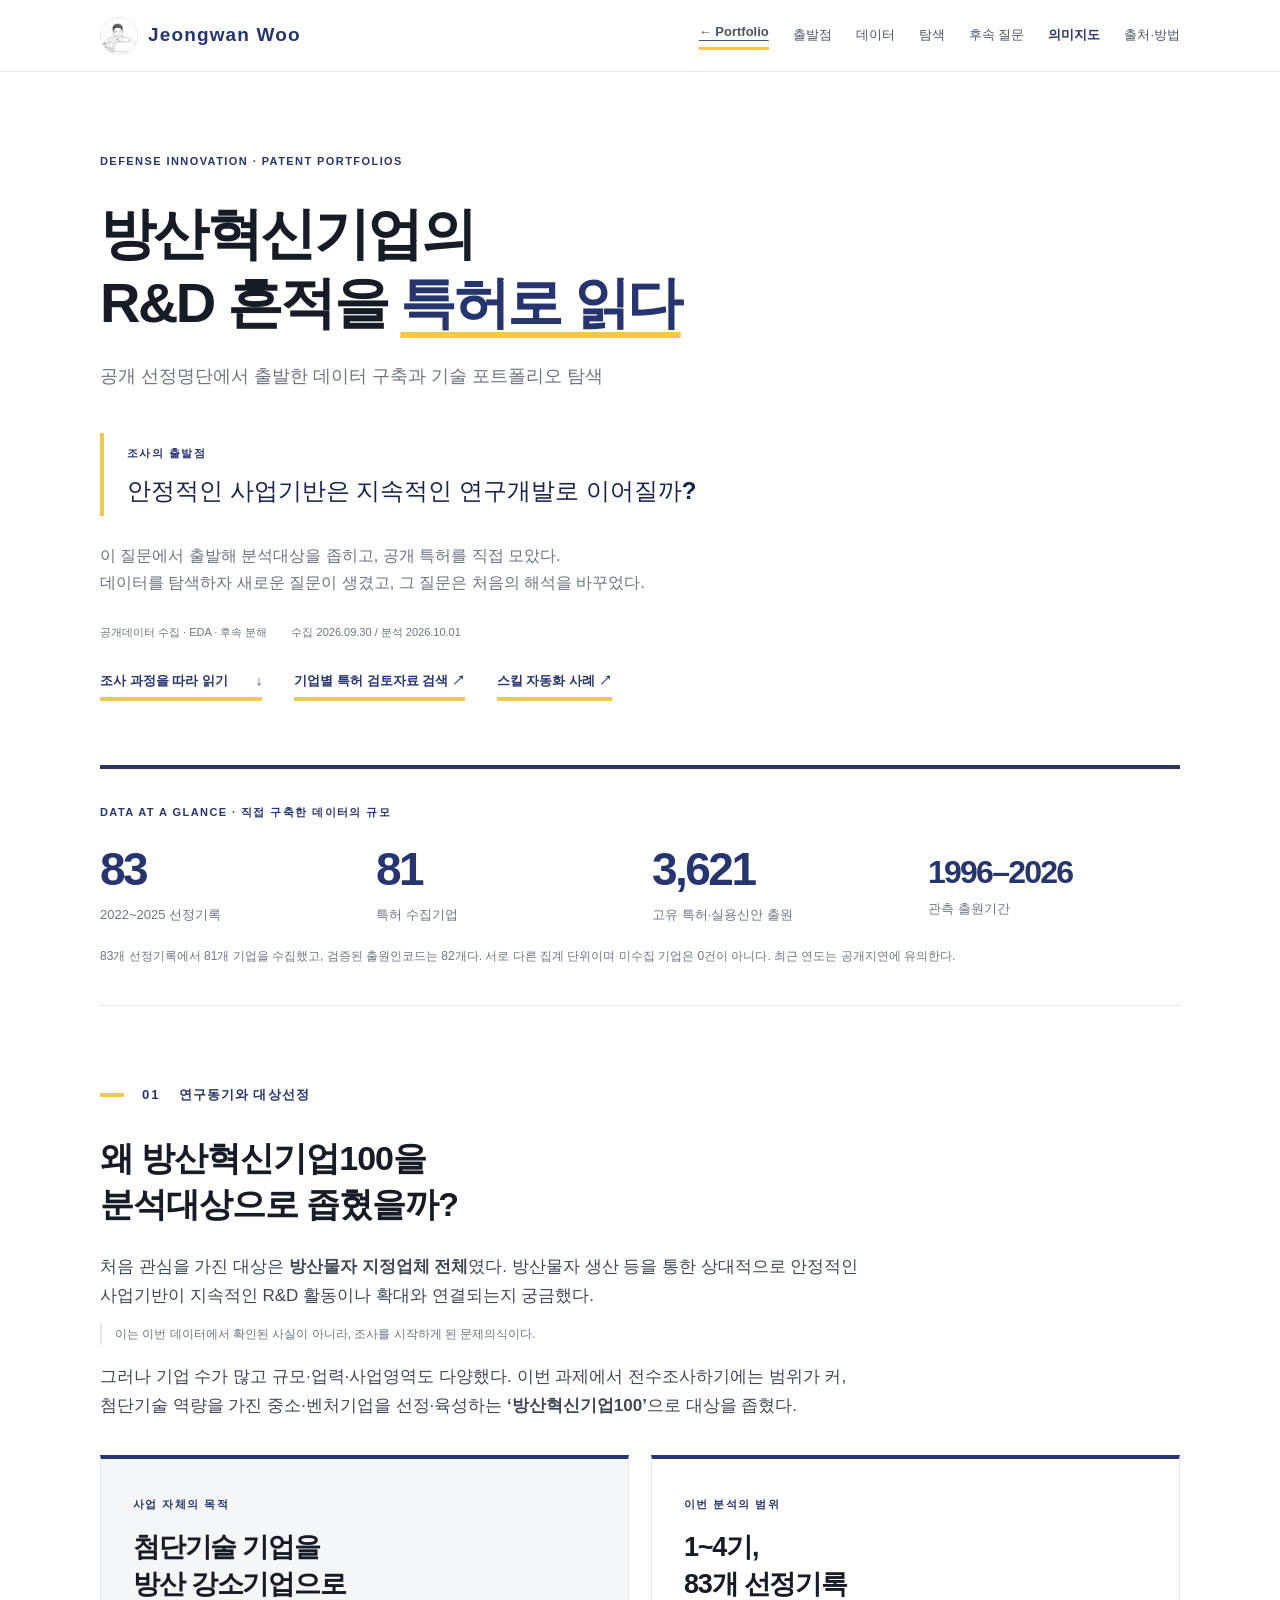
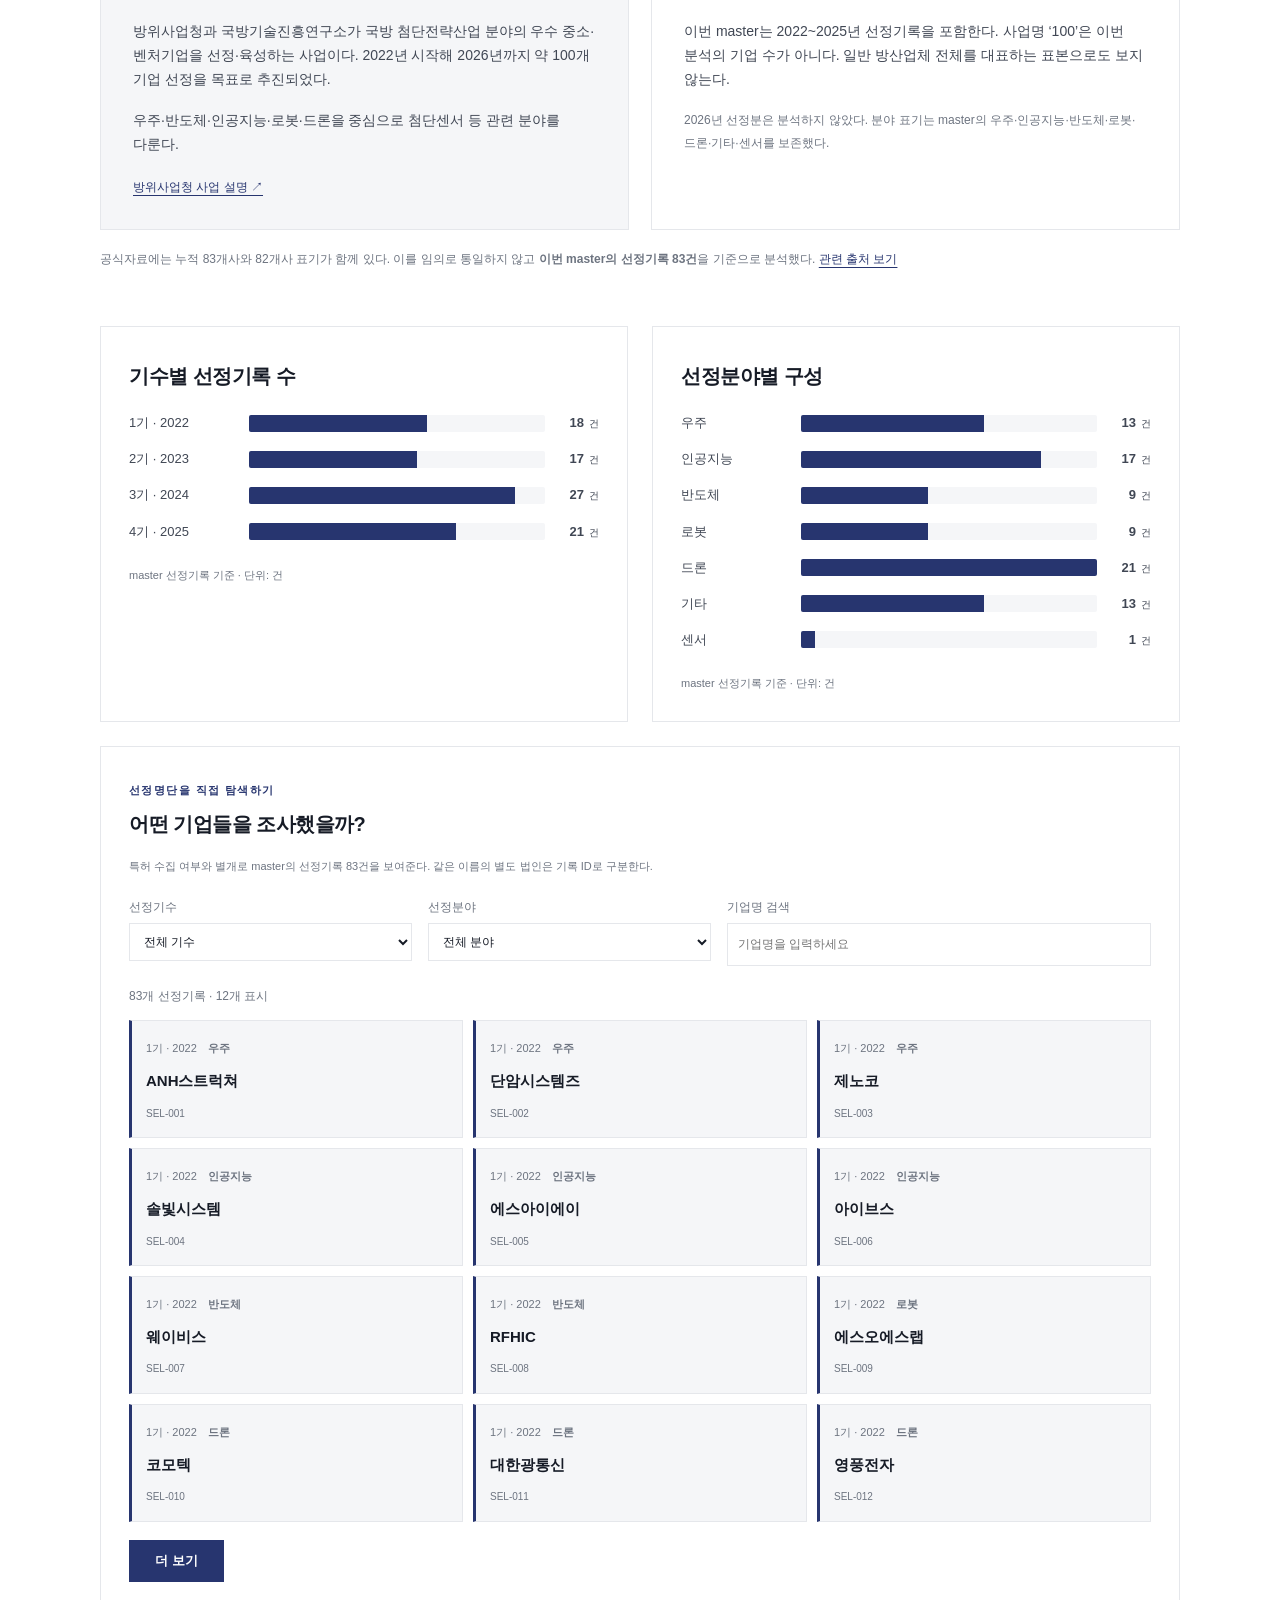
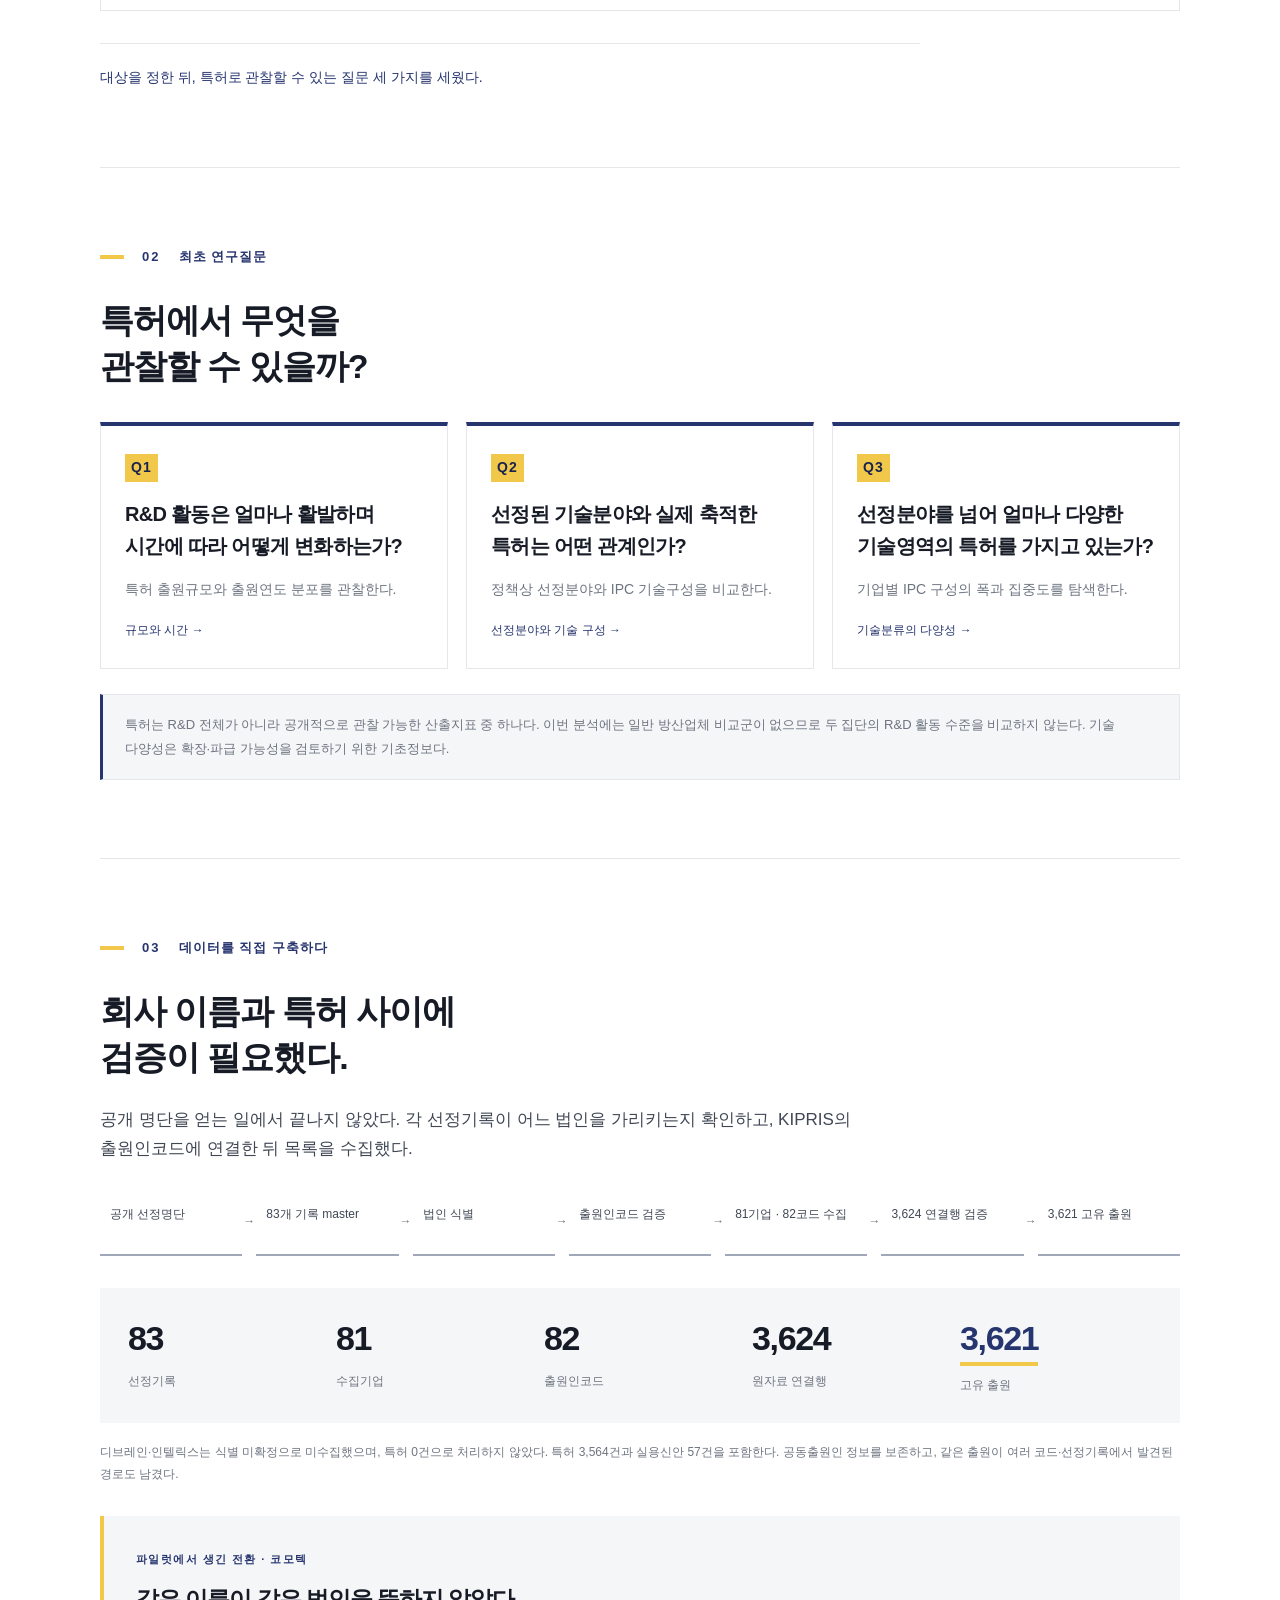
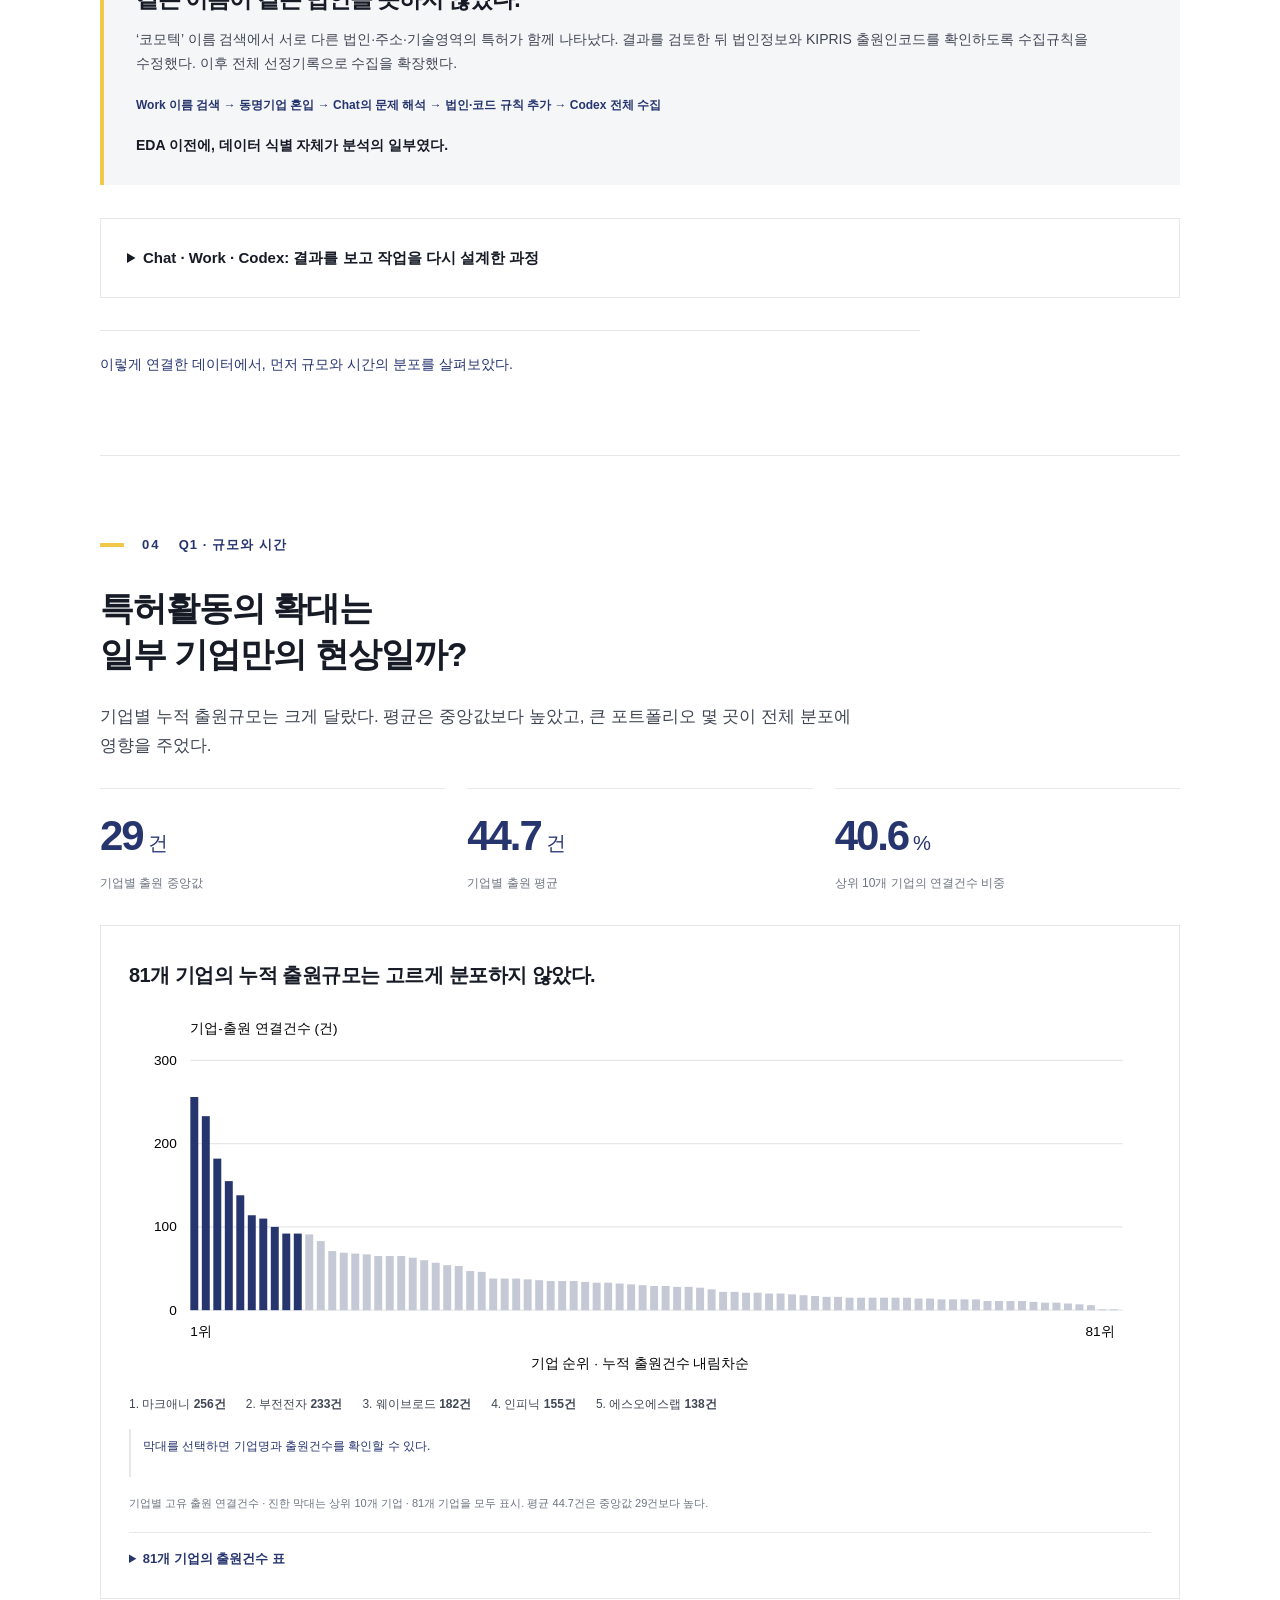
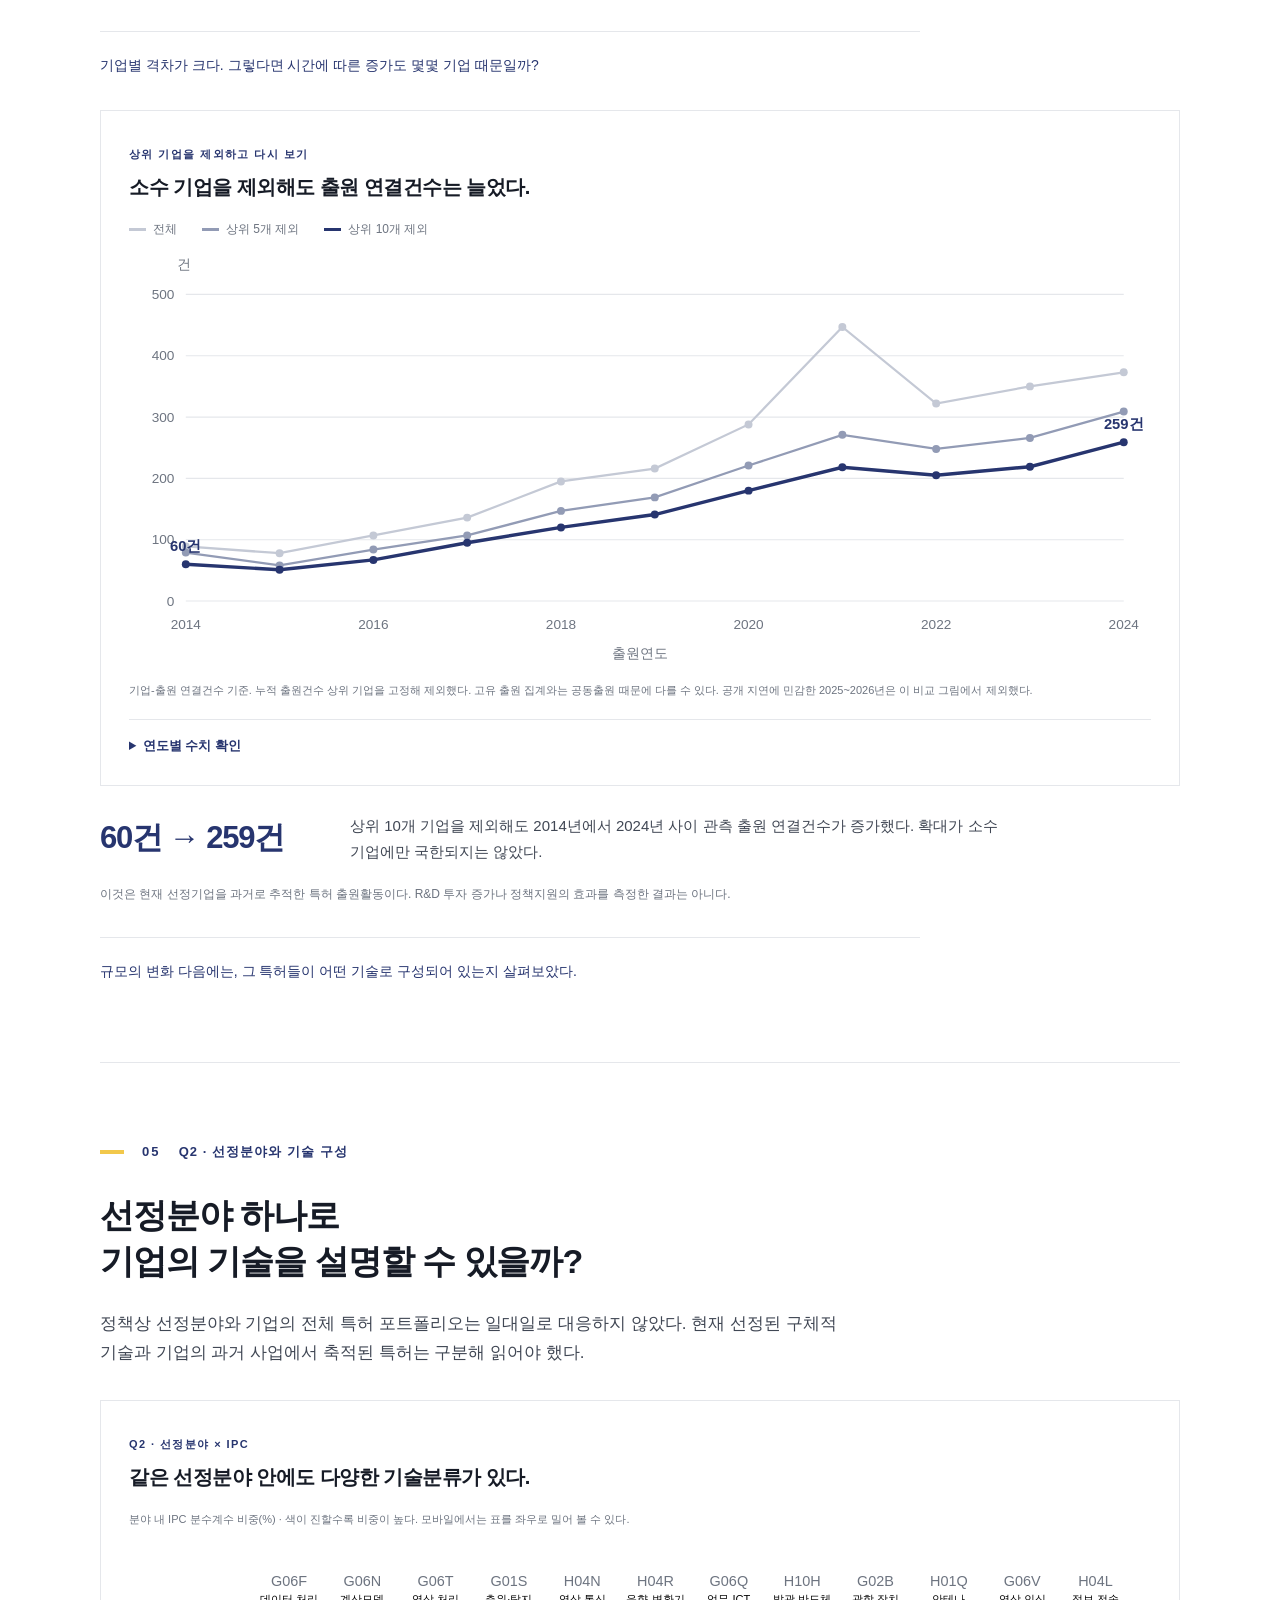
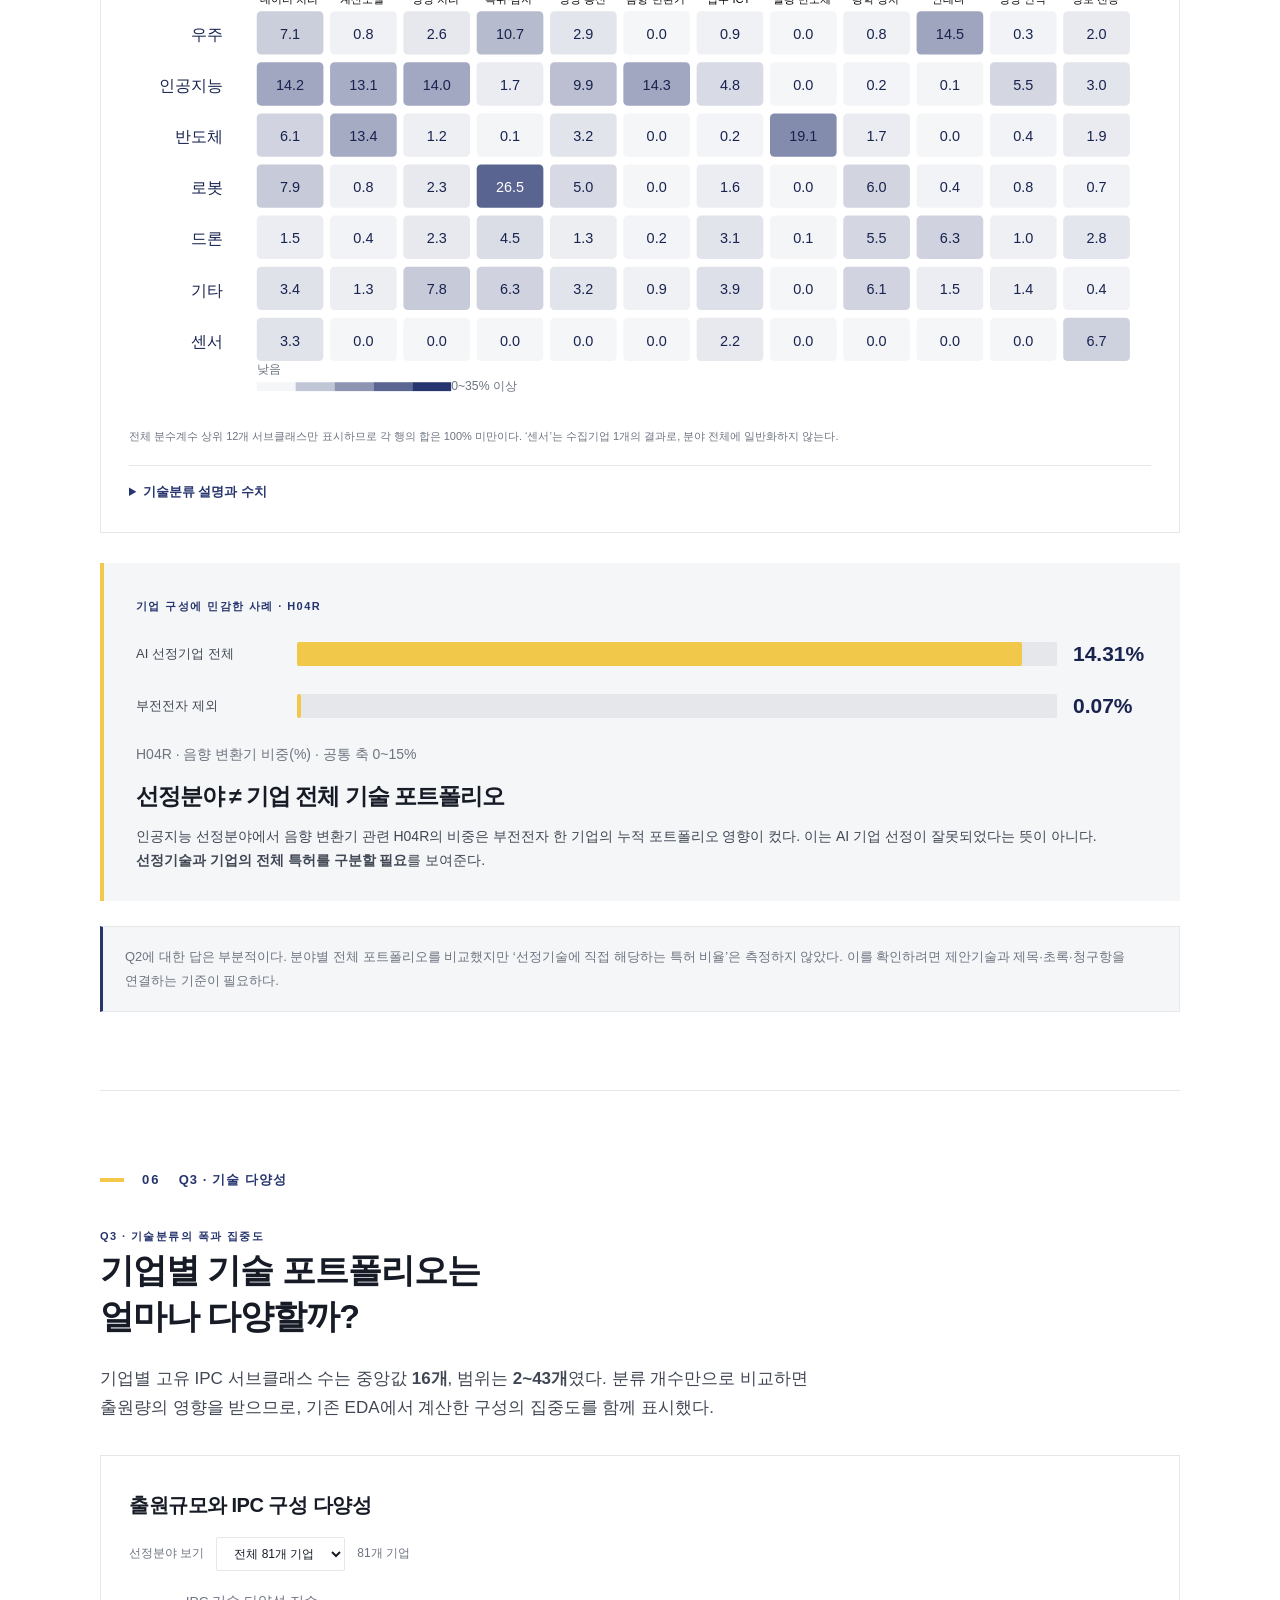
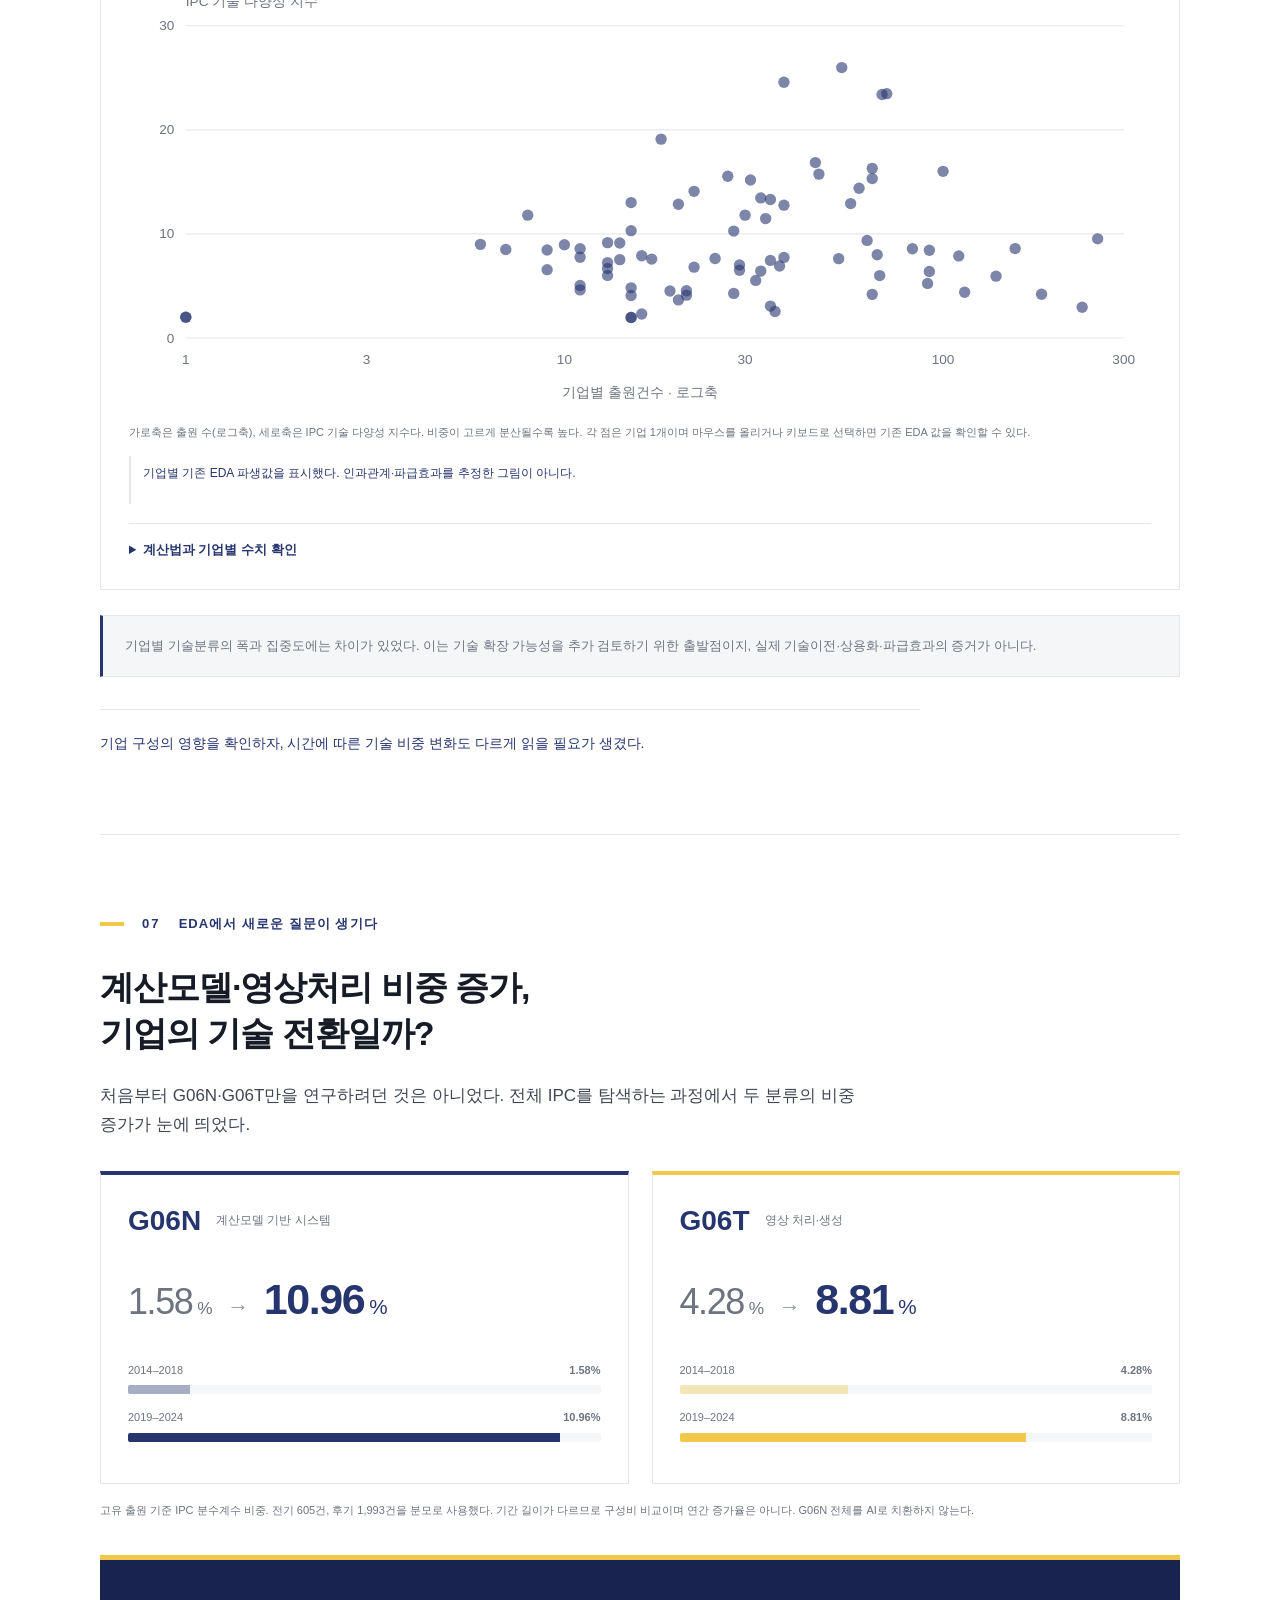
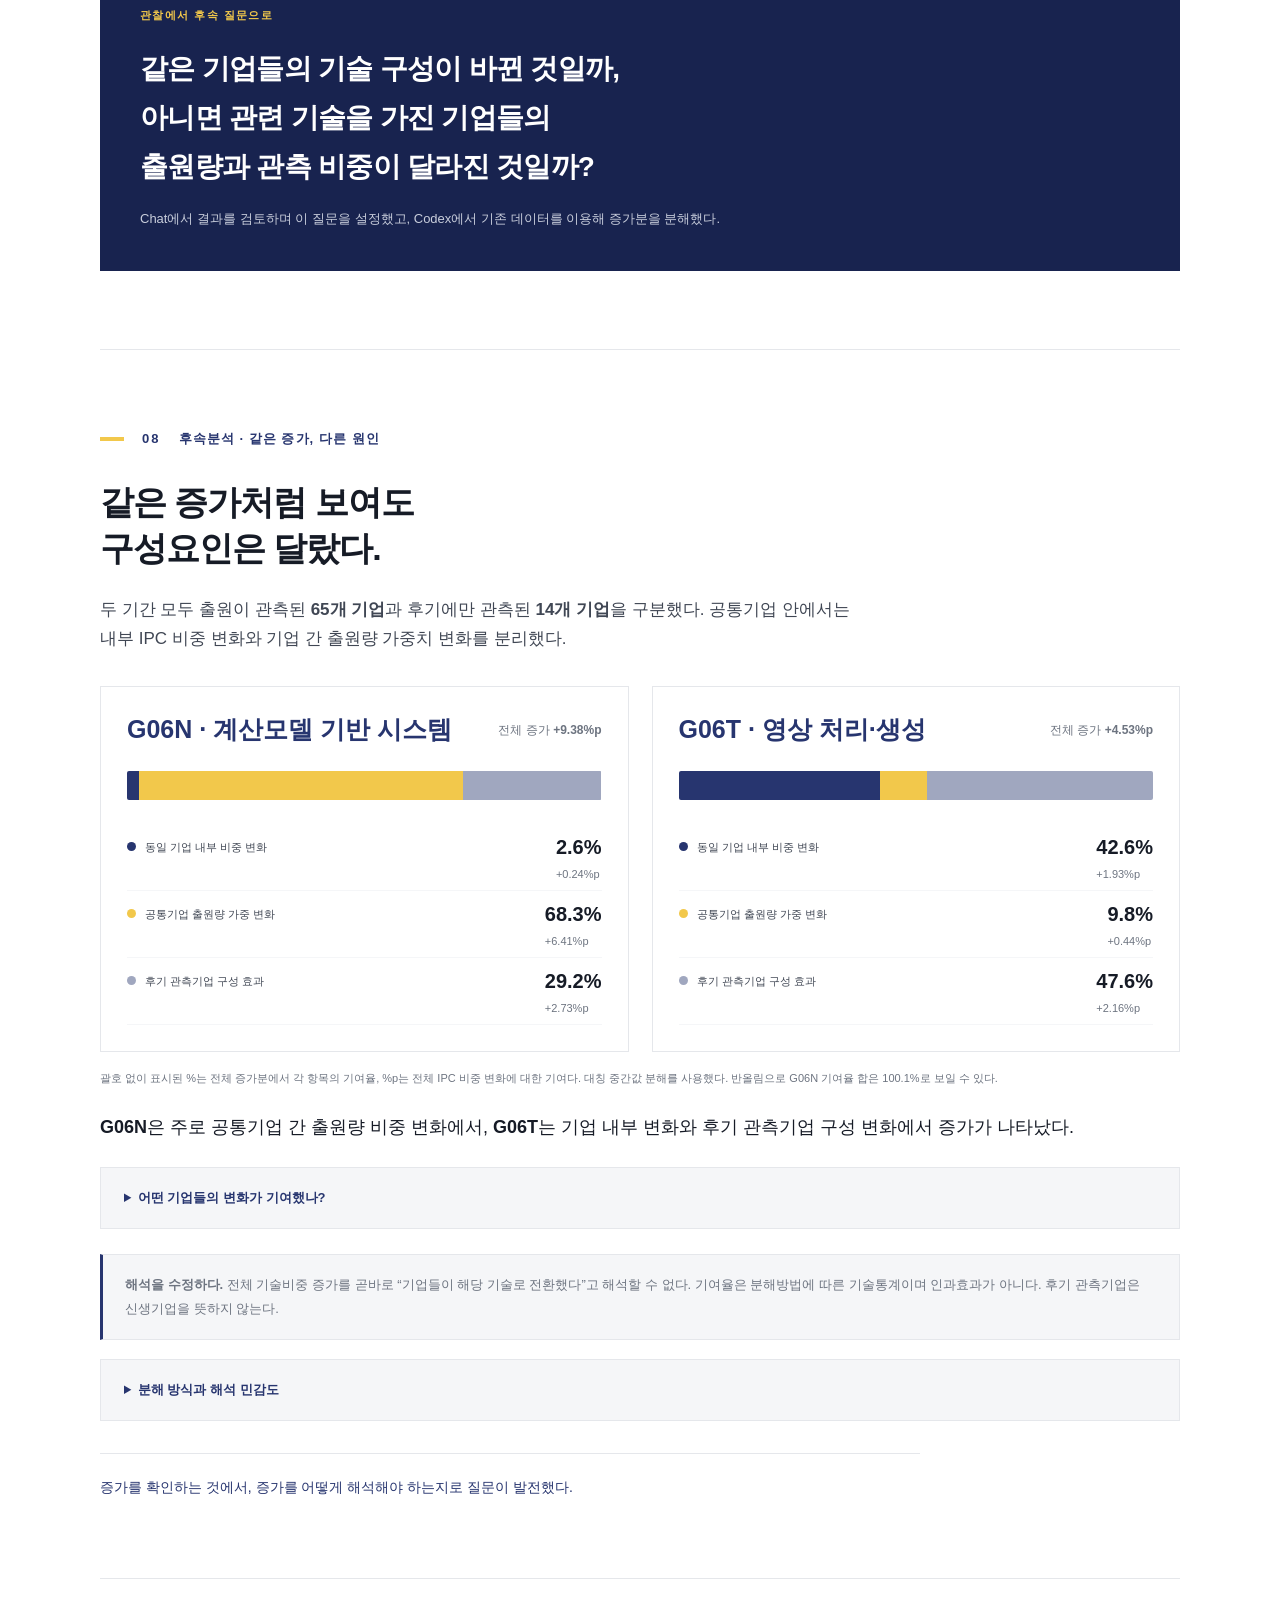
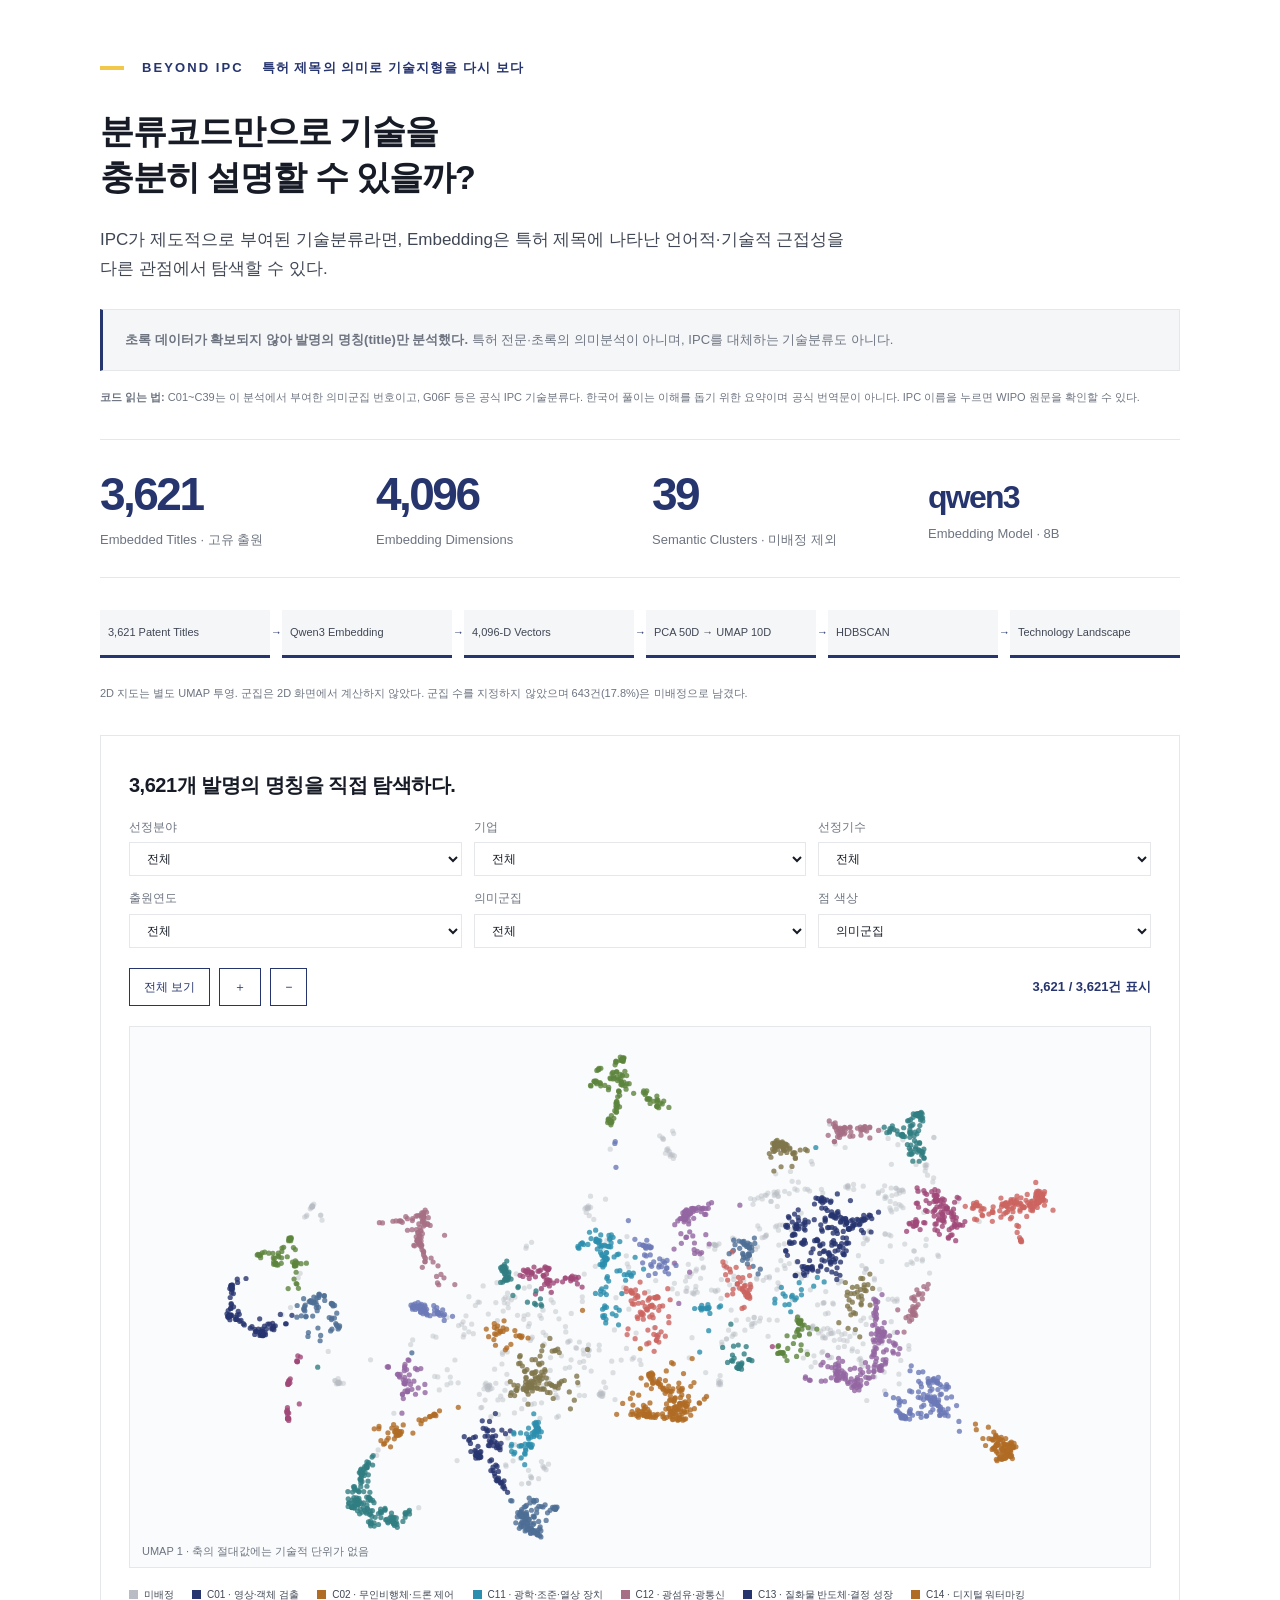
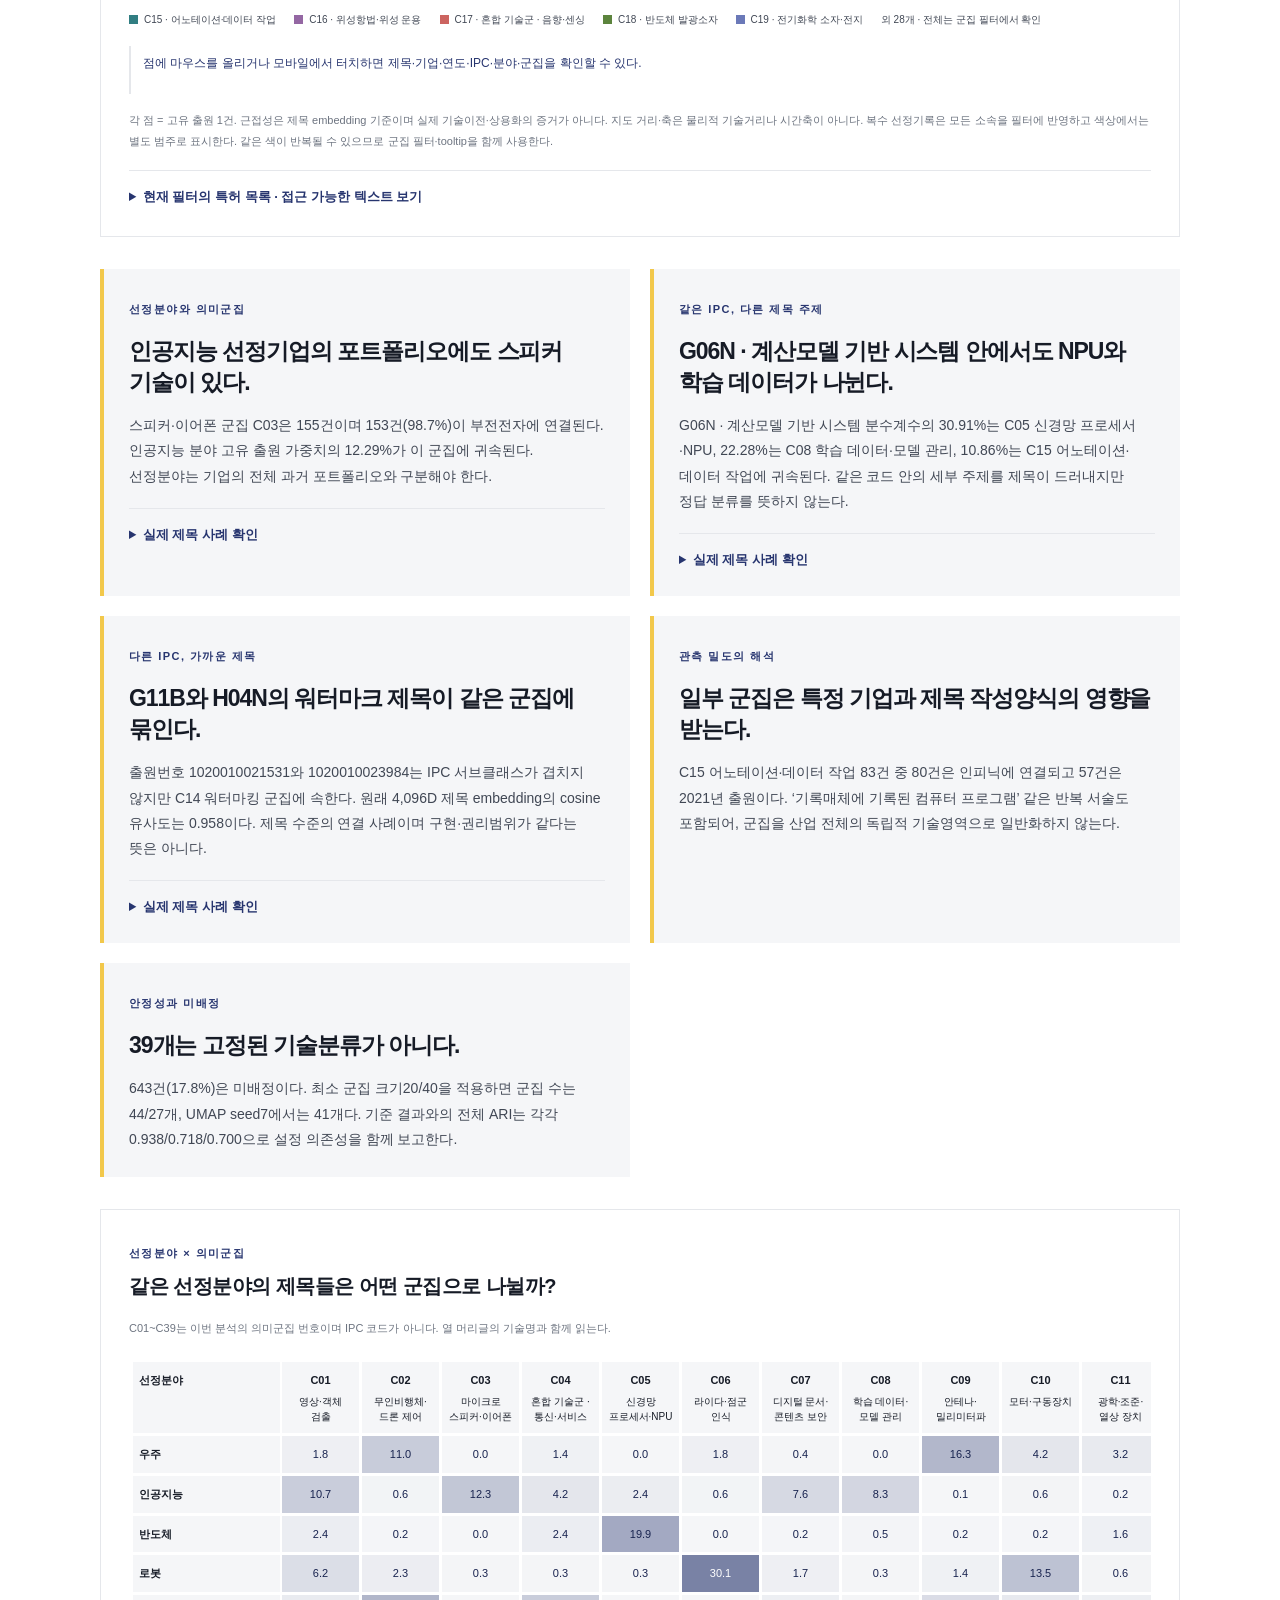
==== commit 77b5c5b0: "Align related project links horizontally with consistent names" ====
--- a/assignment2/index.html
+++ b/assignment2/index.html
@@ -4,7 +4,7 @@
 <body><a class="skip" href="#main">본문으로 건너뛰기</a>
 <header class="site-head"><div class="nav-wrap"><a class="brand brand-profile" href="../index.html#about"><img src="assets/jeongwan-profile.png" alt="우정완 프로필 일러스트"><b>Jeongwan Woo</b></a><div class="menu"><a class="portfolio-link" href="../index.html">← Portfolio</a><nav class="sectionnav" aria-label="주요 구간"><a href="#origin">출발점</a><a href="#data">데이터</a><a href="#q1">탐색</a><a href="#followup">후속 질문</a><a href="#semantic">의미지도</a><a href="#methods">출처·방법</a></nav></div></div></header>
 <main id="main">
-<div class="hero wrap" id="top"><p class="eyebrow">DEFENSE INNOVATION · PATENT PORTFOLIOS</p><h1>방산혁신기업의<br>R&amp;D 흔적을 <span>특허로 읽다</span></h1><p class="subtitle">공개 선정명단에서 출발한 데이터 구축과 기술 포트폴리오 탐색</p><div class="hero-question"><span class="small-label">조사의 출발점</span><p>안정적인 사업기반은<br class="mobile-only"> 지속적인 연구개발로 이어질까?</p></div><p class="hero-intro">이 질문에서 출발해 분석대상을 좁히고, 공개 특허를 직접 모았다.<br class="desktop-only"> 데이터를 탐색하자 새로운 질문이 생겼고, 그 질문은 처음의 해석을 바꾸었다.</p><div class="meta"><span>공개데이터 수집 · EDA · 후속 분해</span><span>수집 2026.09.30 / 분석 2026.10.01</span></div><a class="reading-link" href="#origin">조사 과정을 따라 읽기 <span aria-hidden="true">↓</span></a><p><a class="reading-link" href="https://patent-review-automation.vercel.app/" target="_blank" rel="noopener">기업별 특허 검토자료 검색 ↗</a></p><p><a class="reading-link" href="https://patent-review-automation.vercel.app/case.html" target="_blank" rel="noopener">과제3 · 스킬 자동화 사례 ↗</a></p></div>
+<div class="hero wrap" id="top"><p class="eyebrow">DEFENSE INNOVATION · PATENT PORTFOLIOS</p><h1>방산혁신기업의<br>R&amp;D 흔적을 <span>특허로 읽다</span></h1><p class="subtitle">공개 선정명단에서 출발한 데이터 구축과 기술 포트폴리오 탐색</p><div class="hero-question"><span class="small-label">조사의 출발점</span><p>안정적인 사업기반은<br class="mobile-only"> 지속적인 연구개발로 이어질까?</p></div><p class="hero-intro">이 질문에서 출발해 분석대상을 좁히고, 공개 특허를 직접 모았다.<br class="desktop-only"> 데이터를 탐색하자 새로운 질문이 생겼고, 그 질문은 처음의 해석을 바꾸었다.</p><div class="meta"><span>공개데이터 수집 · EDA · 후속 분해</span><span>수집 2026.09.30 / 분석 2026.10.01</span></div><div class="page-links"><a class="reading-link" href="#origin">조사 과정을 따라 읽기 <span aria-hidden="true">↓</span></a><a class="reading-link" href="https://patent-review-automation.vercel.app/" target="_blank" rel="noopener">기업별 특허 검토자료 검색 ↗</a><a class="reading-link" href="https://patent-review-automation.vercel.app/case.html" target="_blank" rel="noopener">스킬 자동화 사례 ↗</a></div></div>
 
 <section class="wrap glance" aria-label="Data at a glance"><span class="small-label">DATA AT A GLANCE · 직접 구축한 데이터의 규모</span><div class="glance-grid"><div><strong>83</strong><span>2022~2025 선정기록</span></div><div><strong>81</strong><span>특허 수집기업</span></div><div><strong>3,621</strong><span>고유 특허·실용신안 출원</span></div><div><strong>1996–2026</strong><span>관측 출원기간</span></div></div><p class="note">83개 선정기록에서 81개 기업을 수집했고, 검증된 출원인코드는 82개다. 서로 다른 집계 단위이며 미수집 기업은 0건이 아니다. 최근 연도는 공개지연에 유의한다.</p></section><section class="chapter wrap" id="origin"><div class="chapter-index">01 <span>연구동기와 대상선정</span></div><h2>왜 방산혁신기업100을<br>분석대상으로 좁혔을까?</h2><div class="prose"><p>처음 관심을 가진 대상은 <strong>방산물자 지정업체 전체</strong>였다. 방산물자 생산 등을 통한 상대적으로 안정적인 사업기반이 지속적인 R&amp;D 활동이나 확대와 연결되는지 궁금했다.</p><p class="note inline">이는 이번 데이터에서 확인된 사실이 아니라, 조사를 시작하게 된 문제의식이다.</p><p>그러나 기업 수가 많고 규모·업력·사업영역도 다양했다. 이번 과제에서 전수조사하기에는 범위가 커, 첨단기술 역량을 가진 중소·벤처기업을 선정·육성하는 <strong>‘방산혁신기업100’</strong>으로 대상을 좁혔다.</p></div>
 <div class="scope-grid"><article class="scope-card policy"><span class="small-label">사업 자체의 목적</span><h3>첨단기술 기업을<br>방산 강소기업으로</h3><p>방위사업청과 국방기술진흥연구소가 국방 첨단전략산업 분야의 우수 중소·벤처기업을 선정·육성하는 사업이다. 2022년 시작해 2026년까지 약 100개 기업 선정을 목표로 추진되었다.</p><p>우주·반도체·인공지능·로봇·드론을 중심으로 첨단센서 등 관련 분야를 다룬다.</p><a class="source-ref" href="#source-policy">방위사업청 사업 설명 ↗</a></article><article class="scope-card study"><span class="small-label">이번 분석의 범위</span><h3>1~4기,<br>83개 선정기록</h3><p>이번 master는 2022~2025년 선정기록을 포함한다. 사업명 ‘100’은 이번 분석의 기업 수가 아니다. 일반 방산업체 전체를 대표하는 표본으로도 보지 않는다.</p><p class="note">2026년 선정분은 분석하지 않았다. 분야 표기는 master의 우주·인공지능·반도체·로봇·드론·기타·센서를 보존했다.</p></article></div><p class="note">공식자료에는 누적 83개사와 82개사 표기가 함께 있다. 이를 임의로 통일하지 않고 <strong>이번 master의 선정기록 83건</strong>을 기준으로 분석했다. <a href="#source-counts">관련 출처 보기</a></p><div class="scope-charts"><figure class="figure mini-chart"><figcaption><h3>기수별 선정기록 수</h3></figcaption><div class="horizontal-bars"><div class="hbar-row"><span>1기 · 2022</span><div class="hbar-track"><i style="width:60.0000%"></i></div><b>18<small>건</small></b></div><div class="hbar-row"><span>2기 · 2023</span><div class="hbar-track"><i style="width:56.6667%"></i></div><b>17<small>건</small></b></div><div class="hbar-row"><span>3기 · 2024</span><div class="hbar-track"><i style="width:90.0000%"></i></div><b>27<small>건</small></b></div><div class="hbar-row"><span>4기 · 2025</span><div class="hbar-track"><i style="width:70.0000%"></i></div><b>21<small>건</small></b></div></div><p class="chart-note">master 선정기록 기준 · 단위: 건</p></figure><figure class="figure mini-chart"><figcaption><h3>선정분야별 구성</h3></figcaption><div class="horizontal-bars"><div class="hbar-row"><span>우주</span><div class="hbar-track"><i style="width:61.9048%"></i></div><b>13<small>건</small></b></div><div class="hbar-row"><span>인공지능</span><div class="hbar-track"><i style="width:80.9524%"></i></div><b>17<small>건</small></b></div><div class="hbar-row"><span>반도체</span><div class="hbar-track"><i style="width:42.8571%"></i></div><b>9<small>건</small></b></div><div class="hbar-row"><span>로봇</span><div class="hbar-track"><i style="width:42.8571%"></i></div><b>9<small>건</small></b></div><div class="hbar-row"><span>드론</span><div class="hbar-track"><i style="width:100.0000%"></i></div><b>21<small>건</small></b></div><div class="hbar-row"><span>기타</span><div class="hbar-track"><i style="width:61.9048%"></i></div><b>13<small>건</small></b></div><div class="hbar-row"><span>센서</span><div class="hbar-track"><i style="width:4.7619%"></i></div><b>1<small>건</small></b></div></div><p class="chart-note">master 선정기록 기준 · 단위: 건</p></figure></div><div class="figure explorer" id="company-explorer"><span class="small-label">선정명단을 직접 탐색하기</span><h3>어떤 기업들을 조사했을까?</h3><p class="chart-note">특허 수집 여부와 별개로 master의 선정기록 83건을 보여준다. 같은 이름의 별도 법인은 기록 ID로 구분한다.</p><div class="explorer-controls"><label>선정기수<select id="cohort-select" aria-label="선정기수"><option value="all">전체 기수</option><option value="1">1기</option><option value="2">2기</option><option value="3">3기</option><option value="4">4기</option></select></label><label>선정분야<select id="explorer-field" aria-label="선정분야"><option value="all">전체 분야</option><option value="우주">우주</option><option value="인공지능">인공지능</option><option value="반도체">반도체</option><option value="로봇">로봇</option><option value="드론">드론</option><option value="기타">기타</option><option value="센서">센서</option></select></label><label>기업명 검색<input id="company-search" aria-label="기업명 검색" type="search" placeholder="기업명을 입력하세요"></label></div><p id="explorer-status" aria-live="polite">83개 선정기록 · 처음 12개 표시</p><div class="explorer-grid"><article class="explorer-card" data-cohort="1" data-field="우주" data-name="ANH스트럭쳐"><span>1기 · 2022 <b>우주</b></span><h4>ANH스트럭쳐</h4><small>SEL-001</small></article><article class="explorer-card" data-cohort="1" data-field="우주" data-name="단암시스템즈"><span>1기 · 2022 <b>우주</b></span><h4>단암시스템즈</h4><small>SEL-002</small></article><article class="explorer-card" data-cohort="1" data-field="우주" data-name="제노코"><span>1기 · 2022 <b>우주</b></span><h4>제노코</h4><small>SEL-003</small></article><article class="explorer-card" data-cohort="1" data-field="인공지능" data-name="솔빛시스템"><span>1기 · 2022 <b>인공지능</b></span><h4>솔빛시스템</h4><small>SEL-004</small></article><article class="explorer-card" data-cohort="1" data-field="인공지능" data-name="에스아이에이"><span>1기 · 2022 <b>인공지능</b></span><h4>에스아이에이</h4><small>SEL-005</small></article><article class="explorer-card" data-cohort="1" data-field="인공지능" data-name="아이브스"><span>1기 · 2022 <b>인공지능</b></span><h4>아이브스</h4><small>SEL-006</small></article><article class="explorer-card" data-cohort="1" data-field="반도체" data-name="웨이비스"><span>1기 · 2022 <b>반도체</b></span><h4>웨이비스</h4><small>SEL-007</small></article><article class="explorer-card" data-cohort="1" data-field="반도체" data-name="RFHIC"><span>1기 · 2022 <b>반도체</b></span><h4>RFHIC</h4><small>SEL-008</small></article><article class="explorer-card" data-cohort="1" data-field="로봇" data-name="에스오에스랩"><span>1기 · 2022 <b>로봇</b></span><h4>에스오에스랩</h4><small>SEL-009</small></article><article class="explorer-card" data-cohort="1" data-field="드론" data-name="코모텍"><span>1기 · 2022 <b>드론</b></span><h4>코모텍</h4><small>SEL-010</small></article><article class="explorer-card" data-cohort="1" data-field="드론" data-name="대한광통신"><span>1기 · 2022 <b>드론</b></span><h4>대한광통신</h4><small>SEL-011</small></article><article class="explorer-card" data-cohort="1" data-field="드론" data-name="영풍전자"><span>1기 · 2022 <b>드론</b></span><h4>영풍전자</h4><small>SEL-012</small></article><article class="explorer-card" data-cohort="1" data-field="드론" data-name="빅텍"><span>1기 · 2022 <b>드론</b></span><h4>빅텍</h4><small>SEL-013</small></article><article class="explorer-card" data-cohort="1" data-field="드론" data-name="네스앤텍"><span>1기 · 2022 <b>드론</b></span><h4>네스앤텍</h4><small>SEL-014</small></article><article class="explorer-card" data-cohort="1" data-field="기타" data-name="아이블포토닉스"><span>1기 · 2022 <b>기타</b></span><h4>아이블포토닉스</h4><small>SEL-015</small></article><article class="explorer-card" data-cohort="1" data-field="기타" data-name="스탠다드시험연구소"><span>1기 · 2022 <b>기타</b></span><h4>스탠다드시험연구소</h4><small>SEL-016</small></article><article class="explorer-card" data-cohort="1" data-field="기타" data-name="우리별"><span>1기 · 2022 <b>기타</b></span><h4>우리별</h4><small>SEL-017</small></article><article class="explorer-card" data-cohort="1" data-field="기타" data-name="성신디펜스솔루션"><span>1기 · 2022 <b>기타</b></span><h4>성신디펜스솔루션</h4><small>SEL-018</small></article><article class="explorer-card" data-cohort="2" data-field="우주" data-name="하나에이엠티"><span>2기 · 2023 <b>우주</b></span><h4>하나에이엠티</h4><small>SEL-019</small></article><article class="explorer-card" data-cohort="2" data-field="우주" data-name="루미르"><span>2기 · 2023 <b>우주</b></span><h4>루미르</h4><small>SEL-020</small></article><article class="explorer-card" data-cohort="2" data-field="인공지능" data-name="코난테크놀로지"><span>2기 · 2023 <b>인공지능</b></span><h4>코난테크놀로지</h4><small>SEL-021</small></article><article class="explorer-card" data-cohort="2" data-field="인공지능" data-name="다비오"><span>2기 · 2023 <b>인공지능</b></span><h4>다비오</h4><small>SEL-022</small></article><article class="explorer-card" data-cohort="2" data-field="인공지능" data-name="인피닉"><span>2기 · 2023 <b>인공지능</b></span><h4>인피닉</h4><small>SEL-023</small></article><article class="explorer-card" data-cohort="2" data-field="반도체" data-name="웨이브피아"><span>2기 · 2023 <b>반도체</b></span><h4>웨이브피아</h4><small>SEL-024</small></article><article class="explorer-card" data-cohort="2" data-field="반도체" data-name="쿠오핀"><span>2기 · 2023 <b>반도체</b></span><h4>쿠오핀</h4><small>SEL-025</small></article><article class="explorer-card" data-cohort="2" data-field="로봇" data-name="마이크로인피니티"><span>2기 · 2023 <b>로봇</b></span><h4>마이크로인피니티</h4><small>SEL-026</small></article><article class="explorer-card" data-cohort="2" data-field="로봇" data-name="컨트로맥스"><span>2기 · 2023 <b>로봇</b></span><h4>컨트로맥스</h4><small>SEL-027</small></article><article class="explorer-card" data-cohort="2" data-field="로봇" data-name="링크플로우"><span>2기 · 2023 <b>로봇</b></span><h4>링크플로우</h4><small>SEL-028</small></article><article class="explorer-card" data-cohort="2" data-field="드론" data-name="두타기술"><span>2기 · 2023 <b>드론</b></span><h4>두타기술</h4><small>SEL-029</small></article><article class="explorer-card" data-cohort="2" data-field="드론" data-name="니어스랩"><span>2기 · 2023 <b>드론</b></span><h4>니어스랩</h4><small>SEL-030</small></article><article class="explorer-card" data-cohort="2" data-field="드론" data-name="파블로항공"><span>2기 · 2023 <b>드론</b></span><h4>파블로항공</h4><small>SEL-031</small></article><article class="explorer-card" data-cohort="2" data-field="드론" data-name="센서피아"><span>2기 · 2023 <b>드론</b></span><h4>센서피아</h4><small>SEL-032</small></article><article class="explorer-card" data-cohort="2" data-field="드론" data-name="디브레인"><span>2기 · 2023 <b>드론</b></span><h4>디브레인</h4><small>SEL-033 · 식별 미확정·미수집</small></article><article class="explorer-card" data-cohort="2" data-field="기타" data-name="아이디케이"><span>2기 · 2023 <b>기타</b></span><h4>아이디케이</h4><small>SEL-034</small></article><article class="explorer-card" data-cohort="2" data-field="기타" data-name="심네트"><span>2기 · 2023 <b>기타</b></span><h4>심네트</h4><small>SEL-035</small></article><article class="explorer-card" data-cohort="3" data-field="우주" data-name="솔탑"><span>3기 · 2024 <b>우주</b></span><h4>솔탑</h4><small>SEL-036</small></article><article class="explorer-card" data-cohort="3" data-field="우주" data-name="두시텍"><span>3기 · 2024 <b>우주</b></span><h4>두시텍</h4><small>SEL-037</small></article><article class="explorer-card" data-cohort="3" data-field="우주" data-name="아이스펙"><span>3기 · 2024 <b>우주</b></span><h4>아이스펙</h4><small>SEL-038</small></article><article class="explorer-card" data-cohort="3" data-field="우주" data-name="코모텍"><span>3기 · 2024 <b>우주</b></span><h4>코모텍</h4><small>SEL-039</small></article><article class="explorer-card" data-cohort="3" data-field="인공지능" data-name="펀진"><span>3기 · 2024 <b>인공지능</b></span><h4>펀진</h4><small>SEL-040</small></article><article class="explorer-card" data-cohort="3" data-field="인공지능" data-name="젠젠에이아이"><span>3기 · 2024 <b>인공지능</b></span><h4>젠젠에이아이</h4><small>SEL-041</small></article><article class="explorer-card" data-cohort="3" data-field="인공지능" data-name="모라이"><span>3기 · 2024 <b>인공지능</b></span><h4>모라이</h4><small>SEL-042</small></article><article class="explorer-card" data-cohort="3" data-field="인공지능" data-name="코클"><span>3기 · 2024 <b>인공지능</b></span><h4>코클</h4><small>SEL-043</small></article><article class="explorer-card" data-cohort="3" data-field="인공지능" data-name="마키나락스"><span>3기 · 2024 <b>인공지능</b></span><h4>마키나락스</h4><small>SEL-044</small></article><article class="explorer-card" data-cohort="3" data-field="반도체" data-name="퓨리오사에이아이"><span>3기 · 2024 <b>반도체</b></span><h4>퓨리오사에이아이</h4><small>SEL-045</small></article><article class="explorer-card" data-cohort="3" data-field="반도체" data-name="옵토웰"><span>3기 · 2024 <b>반도체</b></span><h4>옵토웰</h4><small>SEL-046</small></article><article class="explorer-card" data-cohort="3" data-field="반도체" data-name="웨이브로드"><span>3기 · 2024 <b>반도체</b></span><h4>웨이브로드</h4><small>SEL-047</small></article><article class="explorer-card" data-cohort="3" data-field="로봇" data-name="에이유"><span>3기 · 2024 <b>로봇</b></span><h4>에이유</h4><small>SEL-048</small></article><article class="explorer-card" data-cohort="3" data-field="로봇" data-name="포멀웍스"><span>3기 · 2024 <b>로봇</b></span><h4>포멀웍스</h4><small>SEL-049</small></article><article class="explorer-card" data-cohort="3" data-field="드론" data-name="유비파이"><span>3기 · 2024 <b>드론</b></span><h4>유비파이</h4><small>SEL-050</small></article><article class="explorer-card" data-cohort="3" data-field="드론" data-name="소나테크"><span>3기 · 2024 <b>드론</b></span><h4>소나테크</h4><small>SEL-051</small></article><article class="explorer-card" data-cohort="3" data-field="드론" data-name="유뱃"><span>3기 · 2024 <b>드론</b></span><h4>유뱃</h4><small>SEL-052</small></article><article class="explorer-card" data-cohort="3" data-field="드론" data-name="아이티사이언스"><span>3기 · 2024 <b>드론</b></span><h4>아이티사이언스</h4><small>SEL-053</small></article><article class="explorer-card" data-cohort="3" data-field="드론" data-name="패리티"><span>3기 · 2024 <b>드론</b></span><h4>패리티</h4><small>SEL-054</small></article><article class="explorer-card" data-cohort="3" data-field="드론" data-name="위플로"><span>3기 · 2024 <b>드론</b></span><h4>위플로</h4><small>SEL-055</small></article><article class="explorer-card" data-cohort="3" data-field="기타" data-name="삼정오토메이션"><span>3기 · 2024 <b>기타</b></span><h4>삼정오토메이션</h4><small>SEL-056</small></article><article class="explorer-card" data-cohort="3" data-field="기타" data-name="인텔릭스"><span>3기 · 2024 <b>기타</b></span><h4>인텔릭스</h4><small>SEL-057 · 식별 미확정·미수집</small></article><article class="explorer-card" data-cohort="3" data-field="기타" data-name="덕산넵코어스"><span>3기 · 2024 <b>기타</b></span><h4>덕산넵코어스</h4><small>SEL-058</small></article><article class="explorer-card" data-cohort="3" data-field="기타" data-name="버넥트"><span>3기 · 2024 <b>기타</b></span><h4>버넥트</h4><small>SEL-059</small></article><article class="explorer-card" data-cohort="3" data-field="기타" data-name="이오시스템"><span>3기 · 2024 <b>기타</b></span><h4>이오시스템</h4><small>SEL-060</small></article><article class="explorer-card" data-cohort="3" data-field="기타" data-name="휴라"><span>3기 · 2024 <b>기타</b></span><h4>휴라</h4><small>SEL-061</small></article><article class="explorer-card" data-cohort="3" data-field="기타" data-name="삼영기계"><span>3기 · 2024 <b>기타</b></span><h4>삼영기계</h4><small>SEL-062</small></article><article class="explorer-card" data-cohort="4" data-field="우주" data-name="스텝랩"><span>4기 · 2025 <b>우주</b></span><h4>스텝랩</h4><small>SEL-063</small></article><article class="explorer-card" data-cohort="4" data-field="우주" data-name="극동통신"><span>4기 · 2025 <b>우주</b></span><h4>극동통신</h4><small>SEL-064</small></article><article class="explorer-card" data-cohort="4" data-field="우주" data-name="나라스페이스 테크놀로지"><span>4기 · 2025 <b>우주</b></span><h4>나라스페이스 테크놀로지</h4><small>SEL-065</small></article><article class="explorer-card" data-cohort="4" data-field="우주" data-name="스페이스맵"><span>4기 · 2025 <b>우주</b></span><h4>스페이스맵</h4><small>SEL-066</small></article><article class="explorer-card" data-cohort="4" data-field="인공지능" data-name="텔레픽스"><span>4기 · 2025 <b>인공지능</b></span><h4>텔레픽스</h4><small>SEL-067</small></article><article class="explorer-card" data-cohort="4" data-field="인공지능" data-name="인텔리빅스"><span>4기 · 2025 <b>인공지능</b></span><h4>인텔리빅스</h4><small>SEL-068</small></article><article class="explorer-card" data-cohort="4" data-field="인공지능" data-name="데이터메이커"><span>4기 · 2025 <b>인공지능</b></span><h4>데이터메이커</h4><small>SEL-069</small></article><article class="explorer-card" data-cohort="4" data-field="인공지능" data-name="부전전자"><span>4기 · 2025 <b>인공지능</b></span><h4>부전전자</h4><small>SEL-070</small></article><article class="explorer-card" data-cohort="4" data-field="인공지능" data-name="마크애니"><span>4기 · 2025 <b>인공지능</b></span><h4>마크애니</h4><small>SEL-071</small></article><article class="explorer-card" data-cohort="4" data-field="인공지능" data-name="써로마인드"><span>4기 · 2025 <b>인공지능</b></span><h4>써로마인드</h4><small>SEL-072</small></article><article class="explorer-card" data-cohort="4" data-field="반도체" data-name="아이쓰리시스템"><span>4기 · 2025 <b>반도체</b></span><h4>아이쓰리시스템</h4><small>SEL-073</small></article><article class="explorer-card" data-cohort="4" data-field="반도체" data-name="딥엑스"><span>4기 · 2025 <b>반도체</b></span><h4>딥엑스</h4><small>SEL-074</small></article><article class="explorer-card" data-cohort="4" data-field="로봇" data-name="라이온로보틱스"><span>4기 · 2025 <b>로봇</b></span><h4>라이온로보틱스</h4><small>SEL-075</small></article><article class="explorer-card" data-cohort="4" data-field="로봇" data-name="삼현"><span>4기 · 2025 <b>로봇</b></span><h4>삼현</h4><small>SEL-076</small></article><article class="explorer-card" data-cohort="4" data-field="로봇" data-name="케이알엠"><span>4기 · 2025 <b>로봇</b></span><h4>케이알엠</h4><small>SEL-077</small></article><article class="explorer-card" data-cohort="4" data-field="드론" data-name="센서뷰"><span>4기 · 2025 <b>드론</b></span><h4>센서뷰</h4><small>SEL-078</small></article><article class="explorer-card" data-cohort="4" data-field="드론" data-name="유큐브"><span>4기 · 2025 <b>드론</b></span><h4>유큐브</h4><small>SEL-079</small></article><article class="explorer-card" data-cohort="4" data-field="드론" data-name="비이아이랩"><span>4기 · 2025 <b>드론</b></span><h4>비이아이랩</h4><small>SEL-080</small></article><article class="explorer-card" data-cohort="4" data-field="드론" data-name="모아컴코리아"><span>4기 · 2025 <b>드론</b></span><h4>모아컴코리아</h4><small>SEL-081</small></article><article class="explorer-card" data-cohort="4" data-field="드론" data-name="이루온"><span>4기 · 2025 <b>드론</b></span><h4>이루온</h4><small>SEL-082</small></article><article class="explorer-card" data-cohort="4" data-field="센서" data-name="유저스"><span>4기 · 2025 <b>센서</b></span><h4>유저스</h4><small>SEL-083</small></article></div><button id="show-companies" type="button">더 보기</button><noscript><p>스크립트가 비활성화되어 전체 명단을 표시합니다.</p></noscript></div><p class="bridge">대상을 정한 뒤, 특허로 관찰할 수 있는 질문 세 가지를 세웠다.</p></section>
--- a/assignment2/assets/styles.css
+++ b/assignment2/assets/styles.css
@@ -23,5 +23,8 @@
 .ipc-card,.decomp-card{min-width:0}@media(max-width:360px){.period-values{font-size:28px;gap:10px}.period-values strong{font-size:34px}.period-values .to{font-size:18px}}
 .semantic-kpi{margin:32px 0;border-block:1px solid var(--line);padding:25px 0}.semantic-pipeline{padding:0;list-style:none;display:grid;grid-template-columns:repeat(6,minmax(0,1fr));gap:12px;margin:25px 0}.semantic-pipeline li{font-size:11px;padding:13px 8px;border-bottom:3px solid var(--indigo);background:var(--light);position:relative}.semantic-pipeline li:not(:last-child):after{content:'→';position:absolute;right:-12px;top:13px;color:var(--indigo)}.semantic-controls{display:grid;grid-template-columns:repeat(3,minmax(0,1fr));gap:12px}.semantic-controls label{font-size:12px;color:var(--muted);min-width:0}.semantic-controls select{display:block;width:100%;min-width:0;margin-top:5px;background:#fff;border-radius:0}.semantic-map-actions{display:flex;flex-wrap:wrap;align-items:center;gap:9px;margin:20px 0}.semantic-map button{font:inherit;font-size:12px;padding:8px 14px;border:1px solid var(--indigo);color:var(--indigo);background:#fff;cursor:pointer}.semantic-map button:hover{background:var(--light)}.semantic-map-actions strong{margin-left:auto;font-size:13px;color:var(--indigo)}.semantic-canvas-wrap{position:relative;border:1px solid var(--line);background:#fafbfc}.semantic-canvas-wrap canvas{display:block;width:100%;height:540px;touch-action:pan-y}#semantic-tooltip{position:absolute;pointer-events:none;white-space:pre-line;width:min(340px,calc(100% - 16px));font-size:12px;line-height:1.7;padding:12px;background:var(--indigo2);color:white;border-top:3px solid var(--yellow);z-index:2;word-break:keep-all}#semantic-selected{white-space:pre-line}.semantic-legend{display:flex;flex-wrap:wrap;gap:8px 18px;margin:18px 0;font-size:10px}.semantic-legend>span{display:flex;align-items:center;gap:6px}.semantic-legend i{width:9px;height:9px;display:block;flex:none}.semantic-insights{display:grid;grid-template-columns:1fr 1fr;gap:20px;margin:32px 0}.semantic-insight{padding:25px;background:var(--light);border-left:4px solid var(--yellow)}.semantic-insight h3{font-size:23px;margin:15px 0}.semantic-insight p{font-size:14px;line-height:1.8}.semantic-insight small{font-size:11px;margin:0}.semantic-cluster-grid{display:grid;grid-template-columns:1fr 1fr;gap:14px}.semantic-cluster-card{padding:18px;border:1px solid var(--line);min-width:0}.semantic-cluster-card h4{font-size:17px;color:var(--indigo);margin:10px 0}.semantic-cluster-card h4 b{white-space:nowrap}.semantic-cluster-card p,.semantic-cluster-card li{font-size:12px;line-height:1.8}.semantic-cluster-card small{font-size:10px;margin:0}.semantic-cluster-card ul{padding-left:17px}.semantic-matrix-scroll{overflow-x:auto;margin:20px 0}.semantic-matrix{font-size:11px;table-layout:fixed;min-width:1050px}.semantic-matrix th,.semantic-matrix td{padding:9px 6px;text-align:center;width:54px;border:3px solid white}.semantic-matrix th:first-child{width:84px;text-align:left;position:sticky;left:0;background:var(--light)}.semantic-map noscript img{max-width:100%}
 @media(max-width:700px){.semantic-controls{grid-template-columns:1fr 1fr}.semantic-pipeline{grid-template-columns:1fr 1fr}.semantic-pipeline li:nth-child(2n):after{display:none}.semantic-insights,.semantic-cluster-grid{grid-template-columns:1fr}.semantic-canvas-wrap canvas{height:400px}.semantic-map-actions strong{margin-left:0;flex-basis:100%}.semantic-insight{padding:20px}.semantic-insight h3{font-size:21px}.semantic-kpi div:last-child strong{font-size:29px}}
-
+
 .semantic-matrix{min-width:1700px}.semantic-matrix th,.semantic-matrix td{width:80px}.semantic-matrix th:first-child{width:150px}.semantic-matrix th{white-space:normal;word-break:keep-all;overflow-wrap:anywhere;vertical-align:top}.semantic-matrix th small{display:block;max-width:100%;white-space:normal;font-size:10px;line-height:1.5;margin:5px 0 0;font-weight:400;letter-spacing:0;overflow-wrap:anywhere}.semantic-matrix th a{white-space:normal;overflow-wrap:anywhere}.semantic-cluster-card a{font-size:12px}
+
+.page-links{display:flex;flex-wrap:wrap;align-items:center;gap:18px 32px;margin-top:28px}.page-links .reading-link{margin-top:0}
+@media print{.page-links{display:none}}
